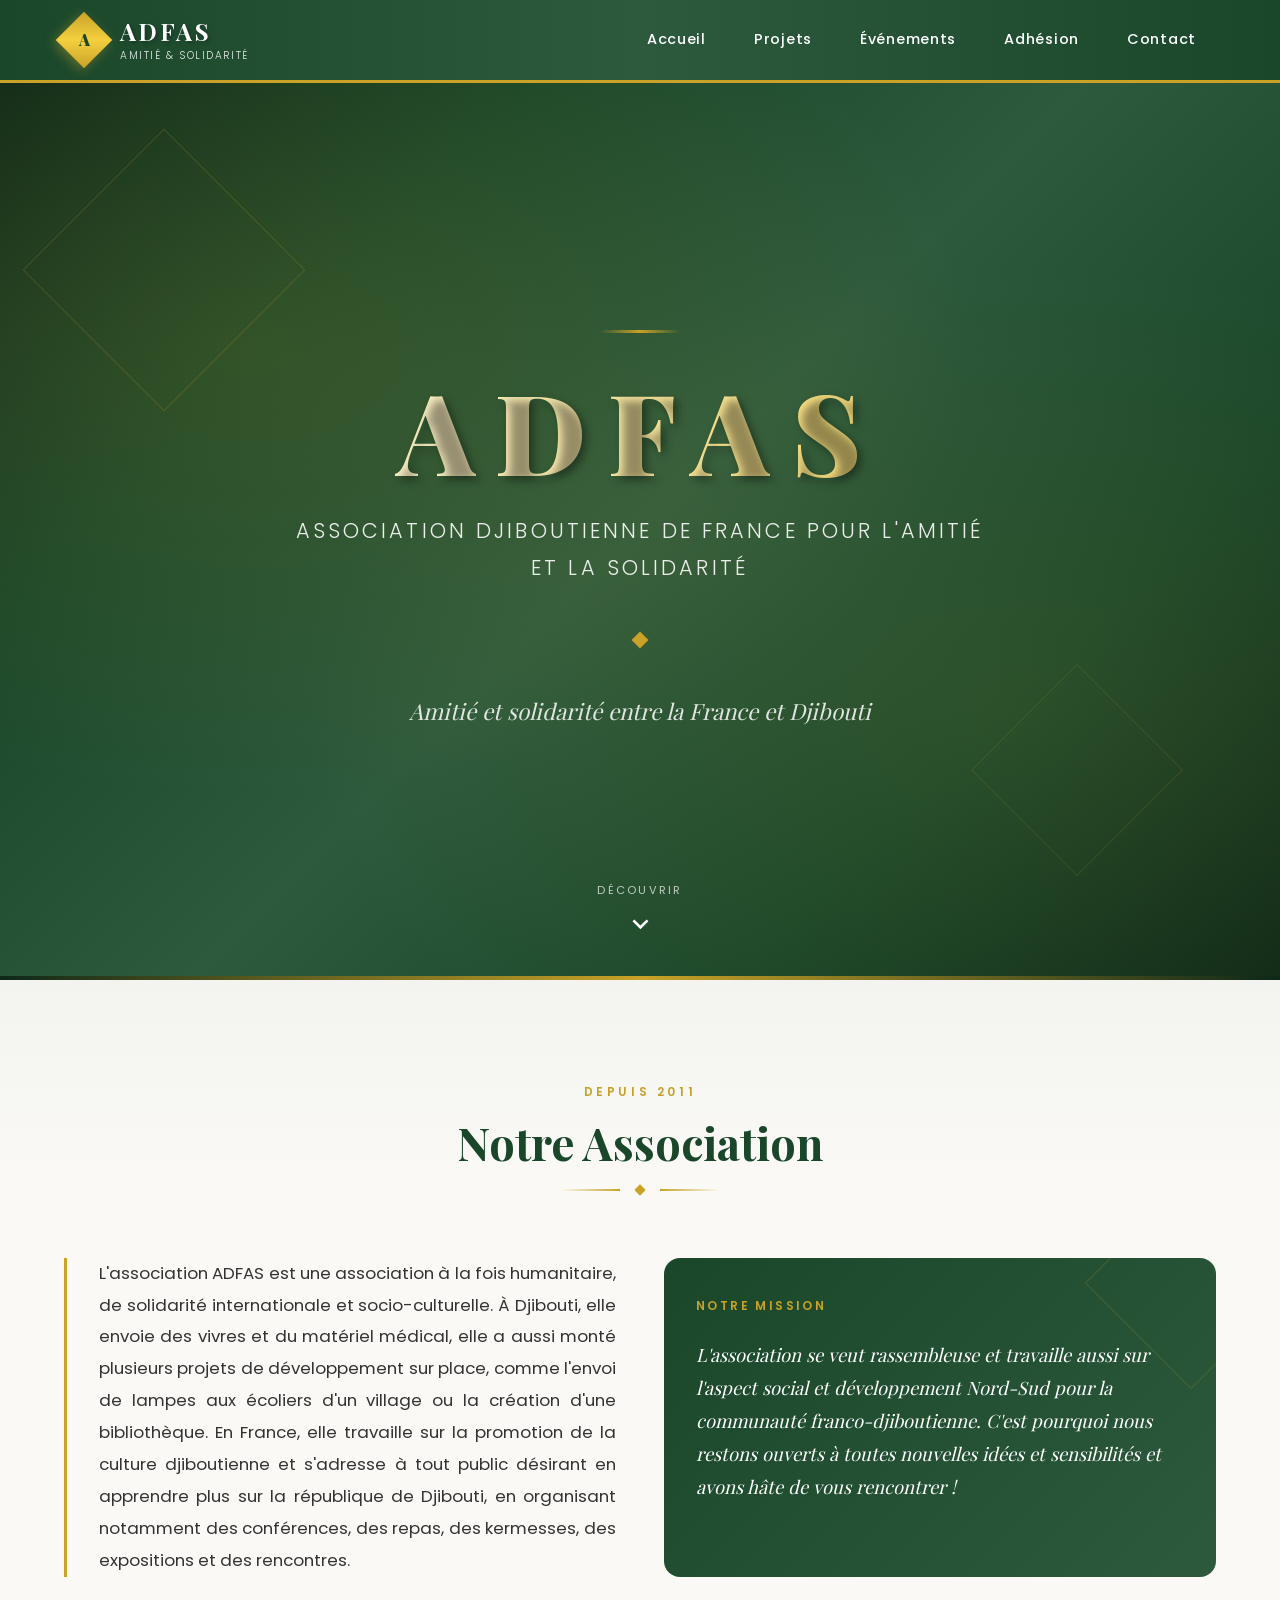
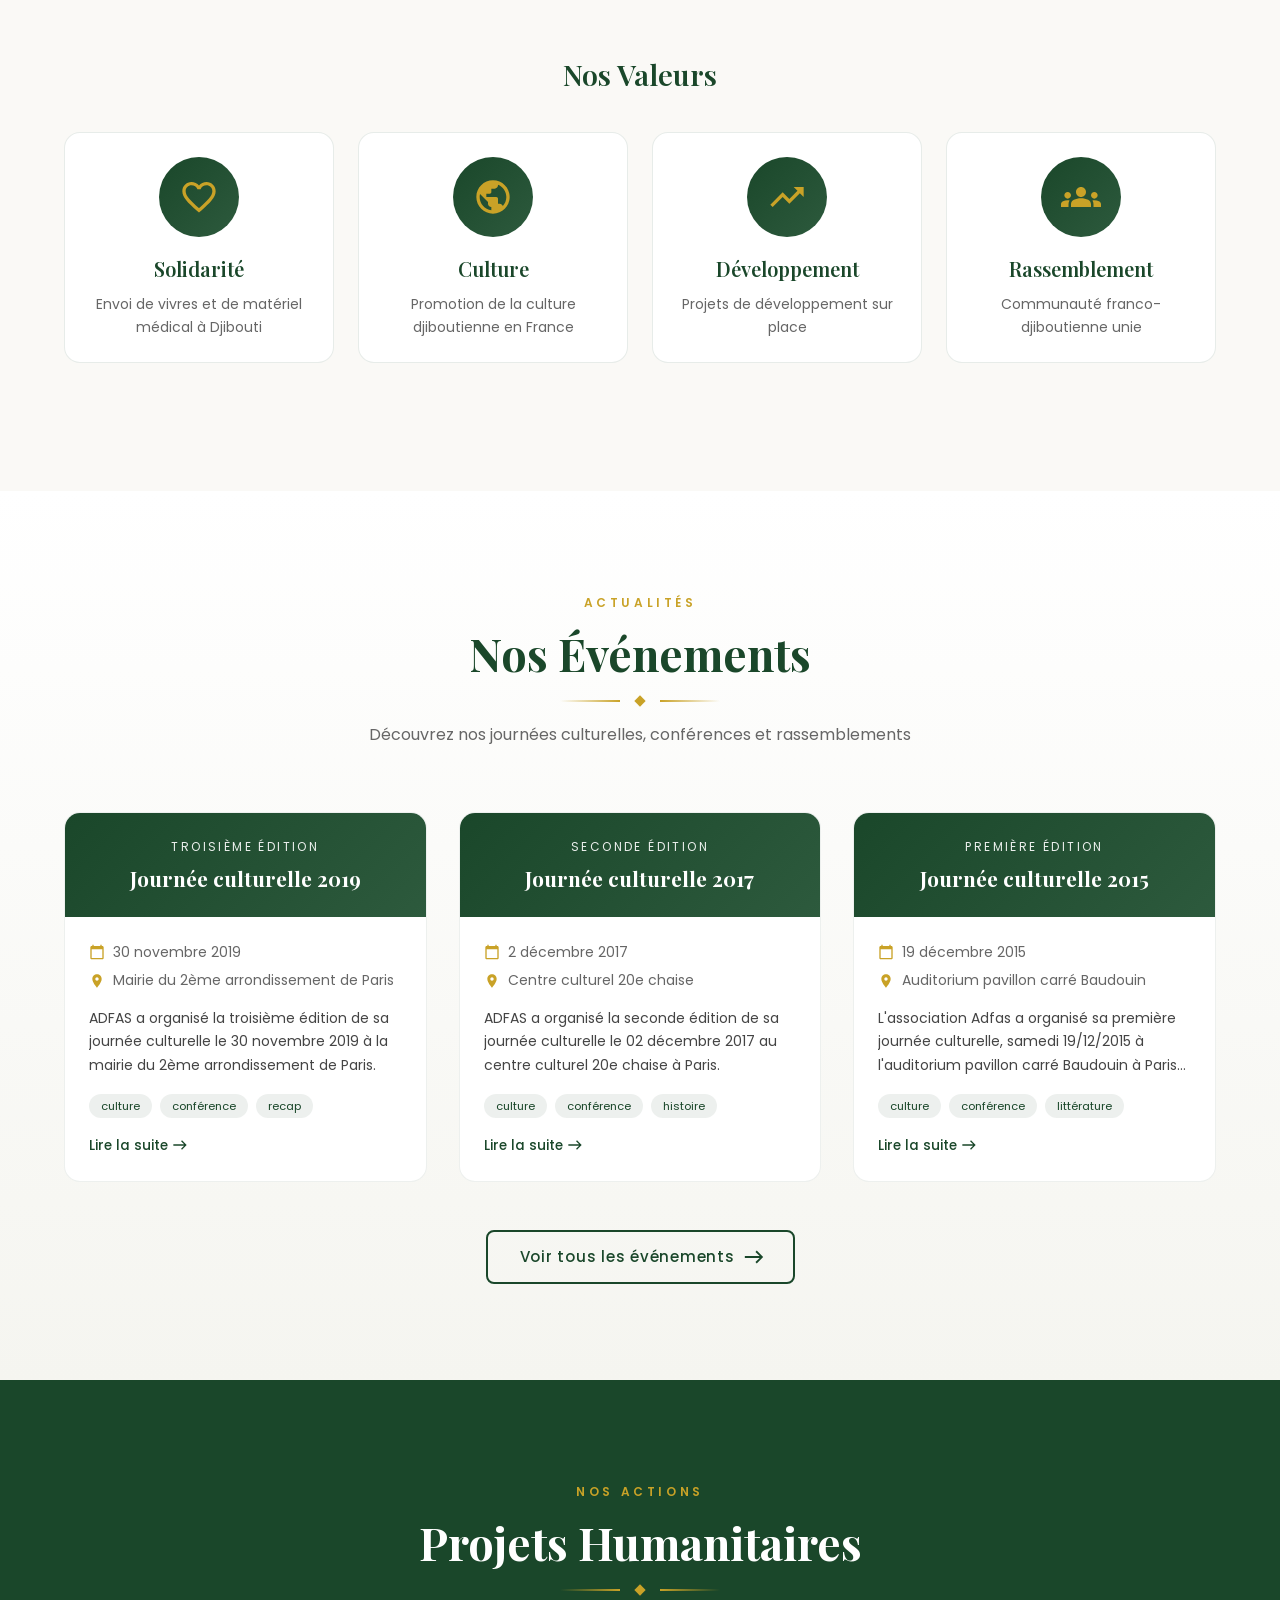
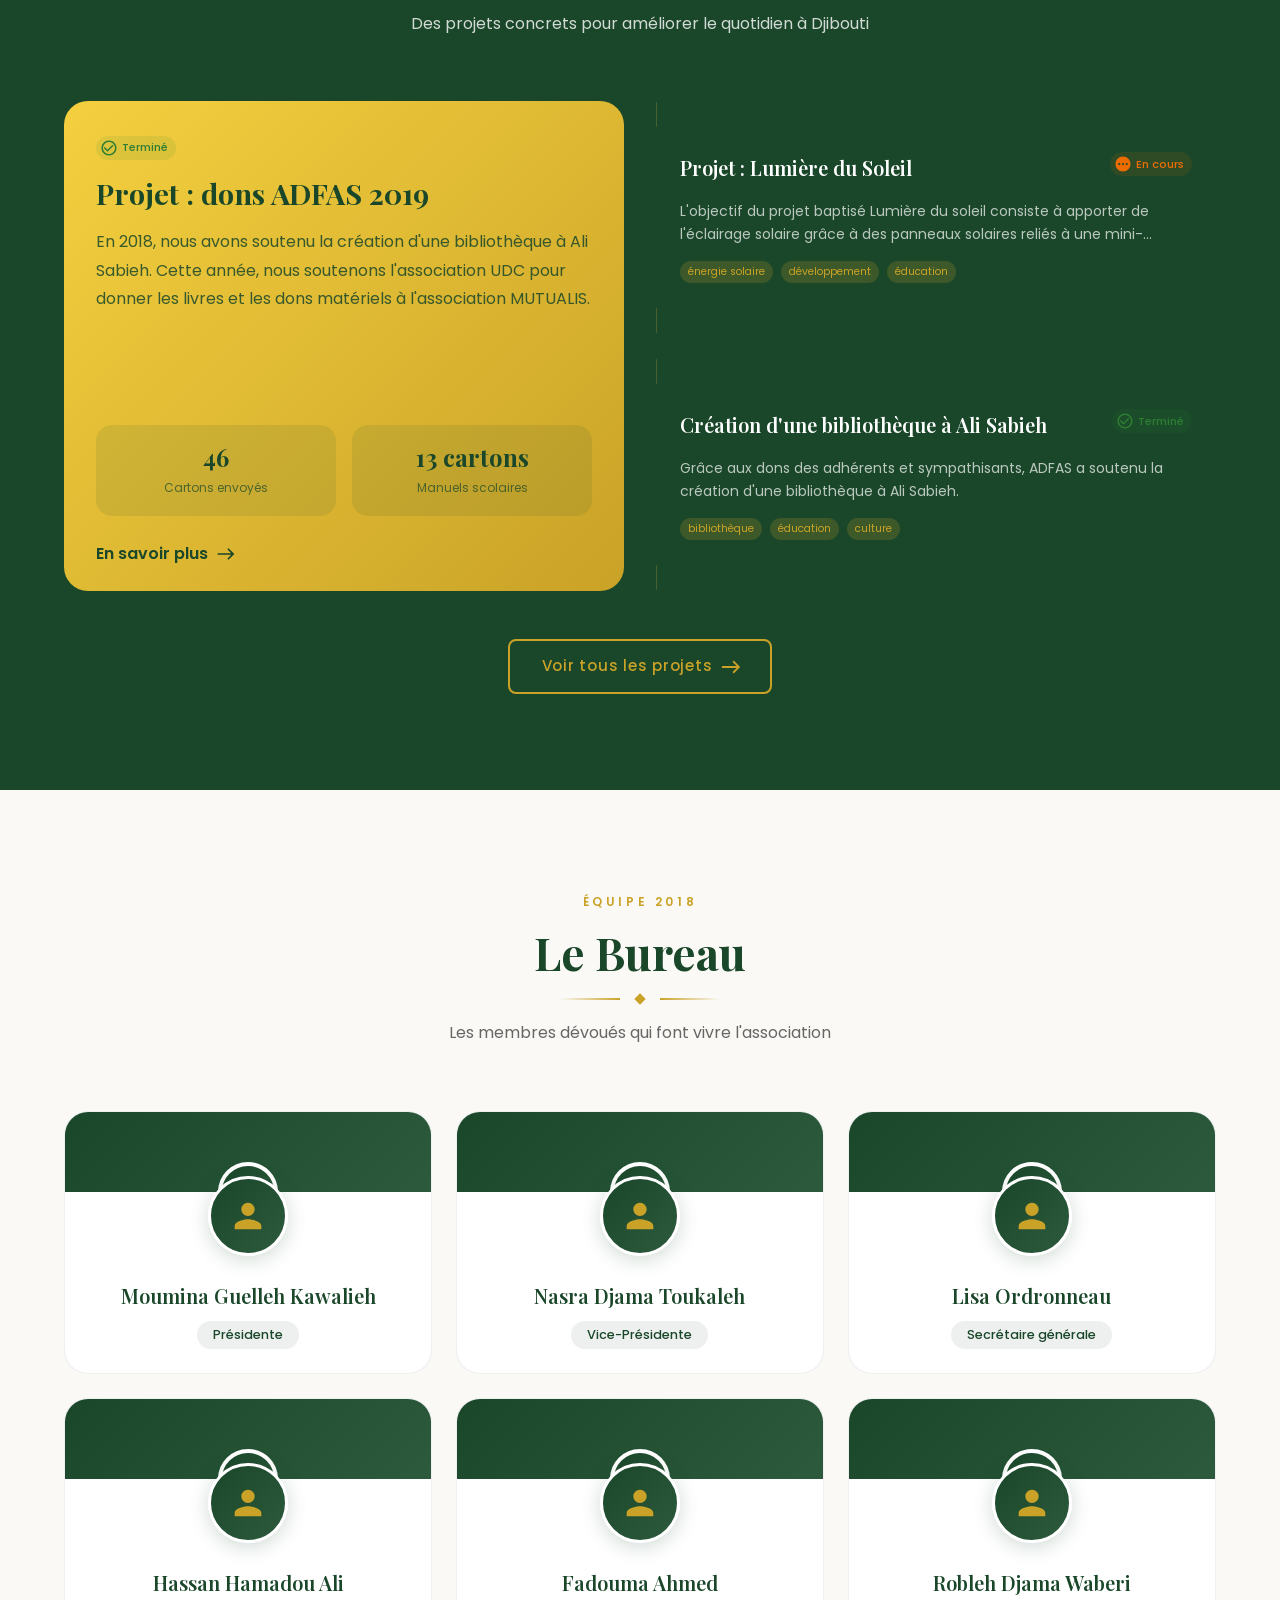
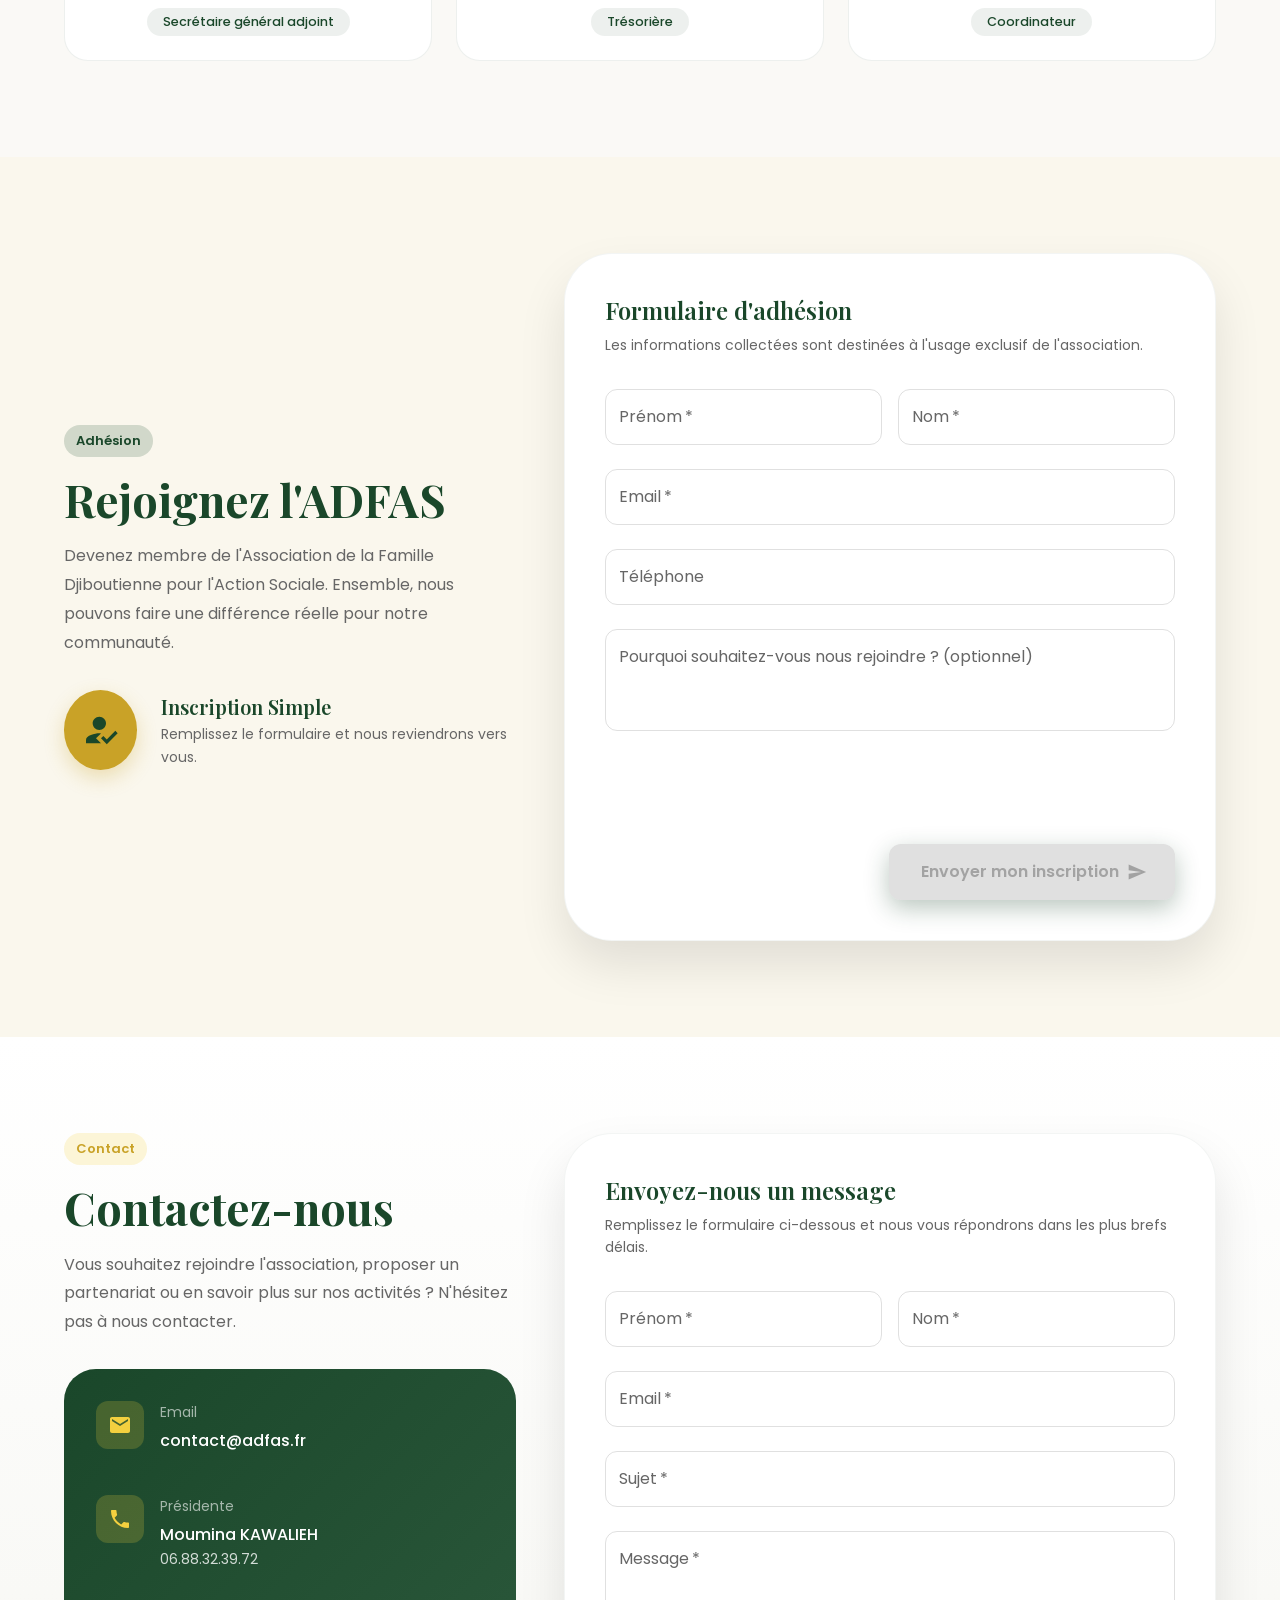
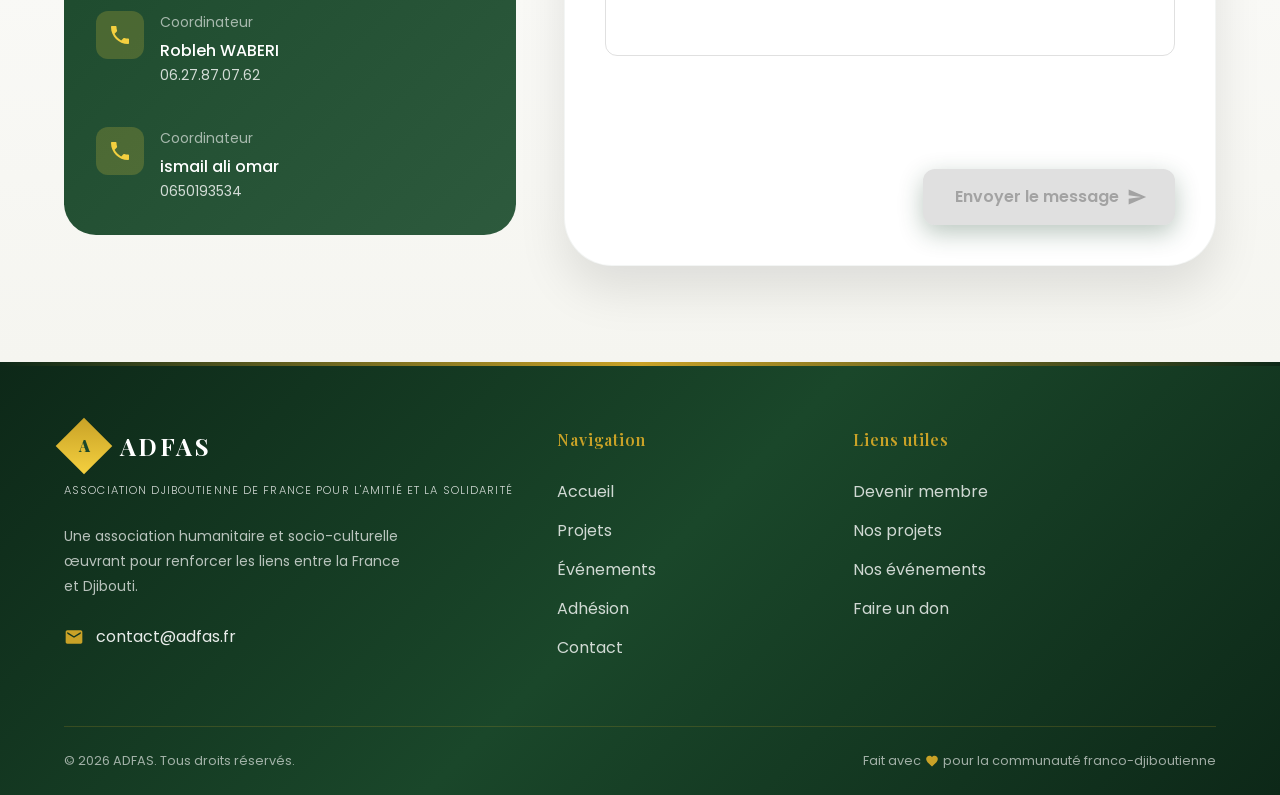
==== index.html @ f844dce5 "deploy: Ismail731404/adfas@ea0cb44b794d1dcf2e2ff3927af89f14ff716cb0" ====
<!DOCTYPE html><!--qWF_VQeGo8_EZ6S8WyjeH--><html lang="fr" class="playfair_display_b4a7e726-module__pFSNSa__variable poppins_3e157e41-module__euozaW__variable"><head><meta charSet="utf-8"/><meta name="viewport" content="width=device-width, initial-scale=1"/><link rel="preload" href="/_next/static/media/2a65768255d6b625-s.p.d19752fb.woff2" as="font" crossorigin="" type="font/woff2"/><link rel="preload" href="/_next/static/media/47fe1b7cd6e6ed85-s.p.855a563b.woff2" as="font" crossorigin="" type="font/woff2"/><link rel="preload" href="/_next/static/media/8e6fa89aa22d24ec-s.p.3aec397d.woff2" as="font" crossorigin="" type="font/woff2"/><link rel="preload" href="/_next/static/media/a218039a3287bcfd-s.p.4a23d71b.woff2" as="font" crossorigin="" type="font/woff2"/><link rel="preload" href="/_next/static/media/c875c6f5d3e977ac-s.p.80fc2c9e.woff2" as="font" crossorigin="" type="font/woff2"/><link rel="preload" href="/_next/static/media/e2334d715941921e-s.p.d82a9aff.woff2" as="font" crossorigin="" type="font/woff2"/><link rel="stylesheet" href="/_next/static/chunks/2af0fd96972ddc13.css" data-precedence="next"/><link rel="preload" as="script" fetchPriority="low" href="/_next/static/chunks/475fa0f5a019bf38.js"/><script src="/_next/static/chunks/8a8ef77865bda9e6.js" async=""></script><script src="/_next/static/chunks/652ad0aa26265c47.js" async=""></script><script src="/_next/static/chunks/023d923a37d494fc.js" async=""></script><script src="/_next/static/chunks/turbopack-01e0362698073b89.js" async=""></script><script src="/_next/static/chunks/01b84f3b47f846e5.js" async=""></script><script src="/_next/static/chunks/8a0452ec3f729c28.js" async=""></script><script src="/_next/static/chunks/ff1a16fafef87110.js" async=""></script><script src="/_next/static/chunks/263f8254de334c5b.js" async=""></script><script src="/_next/static/chunks/d4da943745c0e684.js" async=""></script><script src="/_next/static/chunks/247eb132b7f7b574.js" async=""></script><script src="/_next/static/chunks/99c4fde0dee5b183.js" async=""></script><meta name="next-size-adjust" content=""/><title>ADFAS - Association Djiboutienne de France pour l&#x27;Amitié et la Solidarité</title><meta name="description" content="ADFAS est une association humanitaire et socio-culturelle œuvrant pour renforcer les liens entre la France et Djibouti. Découvrez nos projets, événements et rejoignez-nous !"/><meta name="author" content="ADFAS"/><meta name="keywords" content="ADFAS,Djibouti,France,association,humanitaire,solidarité,culture djiboutienne,franco-djiboutien"/><meta property="og:title" content="ADFAS - Association Djiboutienne de France pour l&#x27;Amitié et la Solidarité"/><meta property="og:description" content="Association humanitaire et socio-culturelle pour renforcer les liens entre la France et Djibouti."/><meta property="og:url" content="https://adfas.fr/"/><meta property="og:site_name" content="ADFAS"/><meta property="og:locale" content="fr_FR"/><meta property="og:type" content="website"/><meta name="twitter:card" content="summary"/><meta name="twitter:title" content="ADFAS - Association Djiboutienne de France pour l&#x27;Amitié et la Solidarité"/><meta name="twitter:description" content="Association humanitaire et socio-culturelle pour renforcer les liens entre la France et Djibouti."/><script src="/_next/static/chunks/a6dad97d9634a72d.js" noModule=""></script></head><body><div hidden=""><!--$--><!--/$--></div><style data-emotion="css-global d9f7e2">html{-webkit-font-smoothing:antialiased;-moz-osx-font-smoothing:grayscale;box-sizing:border-box;-webkit-text-size-adjust:100%;}*,*::before,*::after{box-sizing:inherit;}strong,b{font-weight:700;}body{margin:0;color:#1a1a1a;font-family:'Poppins',sans-serif;font-size:1rem;line-height:1.7;font-weight:400;background-color:#faf9f6;}@media print{body{background-color:#fff;}}body::backdrop{background-color:#faf9f6;}</style><style data-emotion="css t9zlux">.css-t9zlux{width:100%;max-width:100vw;overflow-x:hidden;}.css-t9zlux>*{max-width:100%;}</style><main class="MuiBox-root css-t9zlux"><style data-emotion="css 1k1qvzn">.css-1k1qvzn{display:-webkit-box;display:-webkit-flex;display:-ms-flexbox;display:flex;-webkit-flex-direction:column;-ms-flex-direction:column;flex-direction:column;width:100%;box-sizing:border-box;-webkit-flex-shrink:0;-ms-flex-negative:0;flex-shrink:0;position:fixed;z-index:1100;top:0;left:auto;right:0;--AppBar-background:#1a472a;--AppBar-color:#ffffff;background-color:var(--AppBar-background);color:var(--AppBar-color);box-shadow:none;background:linear-gradient(90deg, #1a472a 0%, #2d5a3d 50%, #1a472a 100%);border-bottom:3px solid #c9a227;}@media print{.css-1k1qvzn{position:absolute;}}.css-1k1qvzn::before{content:"";position:absolute;top:0;left:0;right:0;bottom:0;background:url("data:image/svg+xml,%3Csvg width="60" height="60" viewBox="0 0 60 60" xmlns="http://www.w3.org/2000/svg"%3E%3Cpath d="M30 0L60 30L30 60L0 30z" fill="rgba(255,255,255,0.02)"/%3E%3C/svg%3E");pointer-events:none;}</style><style data-emotion="css 1kgrbsg">.css-1kgrbsg{background-color:#ffffff;color:#1a1a1a;-webkit-transition:box-shadow 300ms cubic-bezier(0.4, 0, 0.2, 1) 0ms;transition:box-shadow 300ms cubic-bezier(0.4, 0, 0.2, 1) 0ms;box-shadow:var(--Paper-shadow);background-image:var(--Paper-overlay);display:-webkit-box;display:-webkit-flex;display:-ms-flexbox;display:flex;-webkit-flex-direction:column;-ms-flex-direction:column;flex-direction:column;width:100%;box-sizing:border-box;-webkit-flex-shrink:0;-ms-flex-negative:0;flex-shrink:0;position:fixed;z-index:1100;top:0;left:auto;right:0;--AppBar-background:#1a472a;--AppBar-color:#ffffff;background-color:var(--AppBar-background);color:var(--AppBar-color);box-shadow:none;background:linear-gradient(90deg, #1a472a 0%, #2d5a3d 50%, #1a472a 100%);border-bottom:3px solid #c9a227;}@media print{.css-1kgrbsg{position:absolute;}}.css-1kgrbsg::before{content:"";position:absolute;top:0;left:0;right:0;bottom:0;background:url("data:image/svg+xml,%3Csvg width="60" height="60" viewBox="0 0 60 60" xmlns="http://www.w3.org/2000/svg"%3E%3Cpath d="M30 0L60 30L30 60L0 30z" fill="rgba(255,255,255,0.02)"/%3E%3C/svg%3E");pointer-events:none;}</style><header class="MuiPaper-root MuiPaper-elevation MuiPaper-elevation0 MuiAppBar-root MuiAppBar-colorPrimary MuiAppBar-positionFixed mui-fixed css-1kgrbsg" style="--Paper-shadow:none"><style data-emotion="css 9wvnva">.css-9wvnva{width:100%;margin-left:auto;box-sizing:border-box;margin-right:auto;padding-left:16px;padding-right:16px;}@media (min-width:600px){.css-9wvnva{padding-left:24px;padding-right:24px;}}@media (min-width:1200px){.css-9wvnva{max-width:1200px;}}</style><div class="MuiContainer-root MuiContainer-maxWidthLg css-9wvnva"><style data-emotion="css e3vtk0">.css-e3vtk0{position:relative;display:-webkit-box;display:-webkit-flex;display:-ms-flexbox;display:flex;-webkit-align-items:center;-webkit-box-align:center;-ms-flex-align:center;align-items:center;min-height:56px;-webkit-box-pack:justify;-webkit-justify-content:space-between;justify-content:space-between;}@media (min-width:0px){@media (orientation: landscape){.css-e3vtk0{min-height:48px;}}}@media (min-width:600px){.css-e3vtk0{min-height:64px;}}@media (min-width:0px){.css-e3vtk0{min-height:70px;}}@media (min-width:900px){.css-e3vtk0{min-height:80px;}}</style><div class="MuiToolbar-root MuiToolbar-regular css-e3vtk0"><style data-emotion="css 1dy8k5x">.css-1dy8k5x{display:-webkit-box;display:-webkit-flex;display:-ms-flexbox;display:flex;-webkit-align-items:center;-webkit-box-align:center;-ms-flex-align:center;align-items:center;-webkit-text-decoration:none;text-decoration:none;color:inherit;gap:16px;}</style><a class="MuiBox-root css-1dy8k5x" href="/"><style data-emotion="css wv01wz">.css-wv01wz{width:40px;height:40px;background:linear-gradient(135deg, #c9a227 0%, #f4d03f 50%, #c9a227 100%);-webkit-transform:rotate(45deg);-moz-transform:rotate(45deg);-ms-transform:rotate(45deg);transform:rotate(45deg);display:-webkit-box;display:-webkit-flex;display:-ms-flexbox;display:flex;-webkit-align-items:center;-webkit-box-align:center;-ms-flex-align:center;align-items:center;-webkit-box-pack:center;-ms-flex-pack:center;-webkit-justify-content:center;justify-content:center;box-shadow:0 4px 12px rgba(201, 162, 39, 0.4);}</style><div class="MuiBox-root css-wv01wz"><style data-emotion="css lbkzfc">.css-lbkzfc{margin:0;font-family:'Poppins',sans-serif;font-size:1rem;line-height:1.7;font-weight:400;color:#1a472a;-webkit-transform:rotate(-45deg);-moz-transform:rotate(-45deg);-ms-transform:rotate(-45deg);transform:rotate(-45deg);font-family:'Playfair Display',serif;font-weight:900;font-size:1rem;}</style><p class="MuiTypography-root MuiTypography-body1 css-lbkzfc">A</p></div><div class="MuiBox-root css-0"><style data-emotion="css 1jtjxhm">.css-1jtjxhm{margin:0;font-family:'Playfair Display','Georgia',serif;font-weight:600;font-size:1.5rem;line-height:1.334;font-family:'Playfair Display',serif;font-weight:700;letter-spacing:0.1em;text-shadow:2px 2px 4px rgba(0,0,0,0.3);}@media (min-width:0px){.css-1jtjxhm{display:none;}}@media (min-width:600px){.css-1jtjxhm{display:block;}}</style><h5 class="MuiTypography-root MuiTypography-h5 css-1jtjxhm">ADFAS</h5><style data-emotion="css 1kj2z6t">.css-1kj2z6t{margin:0;font-family:'Poppins','Helvetica','Arial',sans-serif;font-weight:400;font-size:0.75rem;line-height:1.66;font-family:'Poppins',sans-serif;font-weight:300;letter-spacing:0.15em;opacity:0.9;font-size:0.65rem;}@media (min-width:0px){.css-1kj2z6t{display:none;}}@media (min-width:900px){.css-1kj2z6t{display:block;}}</style><span class="MuiTypography-root MuiTypography-caption css-1kj2z6t">AMITIÉ &amp; SOLIDARITÉ</span></div></a><style data-emotion="css tuydt3">.css-tuydt3{gap:8px;}@media (min-width:0px){.css-tuydt3{display:none;}}@media (min-width:900px){.css-tuydt3{display:-webkit-box;display:-webkit-flex;display:-ms-flexbox;display:flex;}}</style><div class="MuiBox-root css-tuydt3"><style data-emotion="css j6ahye">.css-j6ahye{font-family:'Poppins',sans-serif;font-weight:500;text-transform:none;font-size:0.875rem;line-height:1.75;min-width:64px;padding:6px 16px;border:0;border-radius:8px;-webkit-transition:background-color 250ms cubic-bezier(0.4, 0, 0.2, 1) 0ms,box-shadow 250ms cubic-bezier(0.4, 0, 0.2, 1) 0ms,border-color 250ms cubic-bezier(0.4, 0, 0.2, 1) 0ms,color 250ms cubic-bezier(0.4, 0, 0.2, 1) 0ms;transition:background-color 250ms cubic-bezier(0.4, 0, 0.2, 1) 0ms,box-shadow 250ms cubic-bezier(0.4, 0, 0.2, 1) 0ms,border-color 250ms cubic-bezier(0.4, 0, 0.2, 1) 0ms,color 250ms cubic-bezier(0.4, 0, 0.2, 1) 0ms;padding:6px 8px;color:var(--variant-textColor);background-color:var(--variant-textBg);--variant-textColor:#1a472a;--variant-outlinedColor:#1a472a;--variant-outlinedBorder:rgba(26, 71, 42, 0.5);--variant-containedColor:#ffffff;--variant-containedBg:#1a472a;-webkit-transition:background-color 250ms cubic-bezier(0.4, 0, 0.2, 1) 0ms,box-shadow 250ms cubic-bezier(0.4, 0, 0.2, 1) 0ms,border-color 250ms cubic-bezier(0.4, 0, 0.2, 1) 0ms;transition:background-color 250ms cubic-bezier(0.4, 0, 0.2, 1) 0ms,box-shadow 250ms cubic-bezier(0.4, 0, 0.2, 1) 0ms,border-color 250ms cubic-bezier(0.4, 0, 0.2, 1) 0ms;border-radius:8px;padding:10px 24px;-webkit-transition:all 0.3s ease;transition:all 0.3s ease;color:white;font-family:'Poppins',sans-serif;font-weight:500;font-size:0.9rem;letter-spacing:0.05em;padding-left:20px;padding-right:20px;padding-top:8px;padding-bottom:8px;position:relative;overflow:hidden;}.css-j6ahye:hover{-webkit-text-decoration:none;text-decoration:none;}.css-j6ahye.Mui-disabled{color:rgba(0, 0, 0, 0.26);}@media (hover: hover){.css-j6ahye:hover{--variant-containedBg:#0d2818;--variant-textBg:rgba(26, 71, 42, 0.04);--variant-outlinedBorder:#1a472a;--variant-outlinedBg:rgba(26, 71, 42, 0.04);}}.css-j6ahye.MuiButton-loading{color:transparent;}.css-j6ahye::after{content:"";position:absolute;bottom:6px;left:50%;width:0;height:2px;background:#c9a227;-webkit-transition:all 0.3s ease;transition:all 0.3s ease;-webkit-transform:translateX(-50%);-moz-transform:translateX(-50%);-ms-transform:translateX(-50%);transform:translateX(-50%);}.css-j6ahye:hover{background-color:rgba(255,255,255,0.08);}.css-j6ahye:hover::after{width:60%;}</style><style data-emotion="css 1xua7uy">.css-1xua7uy{display:-webkit-inline-box;display:-webkit-inline-flex;display:-ms-inline-flexbox;display:inline-flex;-webkit-align-items:center;-webkit-box-align:center;-ms-flex-align:center;align-items:center;-webkit-box-pack:center;-ms-flex-pack:center;-webkit-justify-content:center;justify-content:center;position:relative;box-sizing:border-box;-webkit-tap-highlight-color:transparent;background-color:transparent;outline:0;border:0;margin:0;border-radius:0;padding:0;cursor:pointer;-webkit-user-select:none;-moz-user-select:none;-ms-user-select:none;user-select:none;vertical-align:middle;-moz-appearance:none;-webkit-appearance:none;-webkit-text-decoration:none;text-decoration:none;color:inherit;font-family:'Poppins',sans-serif;font-weight:500;text-transform:none;font-size:0.875rem;line-height:1.75;min-width:64px;padding:6px 16px;border:0;border-radius:8px;-webkit-transition:background-color 250ms cubic-bezier(0.4, 0, 0.2, 1) 0ms,box-shadow 250ms cubic-bezier(0.4, 0, 0.2, 1) 0ms,border-color 250ms cubic-bezier(0.4, 0, 0.2, 1) 0ms,color 250ms cubic-bezier(0.4, 0, 0.2, 1) 0ms;transition:background-color 250ms cubic-bezier(0.4, 0, 0.2, 1) 0ms,box-shadow 250ms cubic-bezier(0.4, 0, 0.2, 1) 0ms,border-color 250ms cubic-bezier(0.4, 0, 0.2, 1) 0ms,color 250ms cubic-bezier(0.4, 0, 0.2, 1) 0ms;padding:6px 8px;color:var(--variant-textColor);background-color:var(--variant-textBg);--variant-textColor:#1a472a;--variant-outlinedColor:#1a472a;--variant-outlinedBorder:rgba(26, 71, 42, 0.5);--variant-containedColor:#ffffff;--variant-containedBg:#1a472a;-webkit-transition:background-color 250ms cubic-bezier(0.4, 0, 0.2, 1) 0ms,box-shadow 250ms cubic-bezier(0.4, 0, 0.2, 1) 0ms,border-color 250ms cubic-bezier(0.4, 0, 0.2, 1) 0ms;transition:background-color 250ms cubic-bezier(0.4, 0, 0.2, 1) 0ms,box-shadow 250ms cubic-bezier(0.4, 0, 0.2, 1) 0ms,border-color 250ms cubic-bezier(0.4, 0, 0.2, 1) 0ms;border-radius:8px;padding:10px 24px;-webkit-transition:all 0.3s ease;transition:all 0.3s ease;color:white;font-family:'Poppins',sans-serif;font-weight:500;font-size:0.9rem;letter-spacing:0.05em;padding-left:20px;padding-right:20px;padding-top:8px;padding-bottom:8px;position:relative;overflow:hidden;}.css-1xua7uy::-moz-focus-inner{border-style:none;}.css-1xua7uy.Mui-disabled{pointer-events:none;cursor:default;}@media print{.css-1xua7uy{-webkit-print-color-adjust:exact;color-adjust:exact;}}.css-1xua7uy:hover{-webkit-text-decoration:none;text-decoration:none;}.css-1xua7uy.Mui-disabled{color:rgba(0, 0, 0, 0.26);}@media (hover: hover){.css-1xua7uy:hover{--variant-containedBg:#0d2818;--variant-textBg:rgba(26, 71, 42, 0.04);--variant-outlinedBorder:#1a472a;--variant-outlinedBg:rgba(26, 71, 42, 0.04);}}.css-1xua7uy.MuiButton-loading{color:transparent;}.css-1xua7uy::after{content:"";position:absolute;bottom:6px;left:50%;width:0;height:2px;background:#c9a227;-webkit-transition:all 0.3s ease;transition:all 0.3s ease;-webkit-transform:translateX(-50%);-moz-transform:translateX(-50%);-ms-transform:translateX(-50%);transform:translateX(-50%);}.css-1xua7uy:hover{background-color:rgba(255,255,255,0.08);}.css-1xua7uy:hover::after{width:60%;}</style><a class="MuiButtonBase-root MuiButton-root MuiButton-text MuiButton-textPrimary MuiButton-sizeMedium MuiButton-textSizeMedium MuiButton-colorPrimary MuiButton-root MuiButton-text MuiButton-textPrimary MuiButton-sizeMedium MuiButton-textSizeMedium MuiButton-colorPrimary css-1xua7uy" tabindex="0" href="/">Accueil</a><a class="MuiButtonBase-root MuiButton-root MuiButton-text MuiButton-textPrimary MuiButton-sizeMedium MuiButton-textSizeMedium MuiButton-colorPrimary MuiButton-root MuiButton-text MuiButton-textPrimary MuiButton-sizeMedium MuiButton-textSizeMedium MuiButton-colorPrimary css-1xua7uy" tabindex="0" href="/projets/">Projets</a><a class="MuiButtonBase-root MuiButton-root MuiButton-text MuiButton-textPrimary MuiButton-sizeMedium MuiButton-textSizeMedium MuiButton-colorPrimary MuiButton-root MuiButton-text MuiButton-textPrimary MuiButton-sizeMedium MuiButton-textSizeMedium MuiButton-colorPrimary css-1xua7uy" tabindex="0" href="/evenements/">Événements</a><a class="MuiButtonBase-root MuiButton-root MuiButton-text MuiButton-textPrimary MuiButton-sizeMedium MuiButton-textSizeMedium MuiButton-colorPrimary MuiButton-root MuiButton-text MuiButton-textPrimary MuiButton-sizeMedium MuiButton-textSizeMedium MuiButton-colorPrimary css-1xua7uy" tabindex="0" href="/inscription/">Adhésion</a><a class="MuiButtonBase-root MuiButton-root MuiButton-text MuiButton-textPrimary MuiButton-sizeMedium MuiButton-textSizeMedium MuiButton-colorPrimary MuiButton-root MuiButton-text MuiButton-textPrimary MuiButton-sizeMedium MuiButton-textSizeMedium MuiButton-colorPrimary css-1xua7uy" tabindex="0" href="/contact/">Contact</a></div><style data-emotion="css jgmc02">.css-jgmc02{text-align:center;-webkit-flex:0 0 auto;-ms-flex:0 0 auto;flex:0 0 auto;font-size:1.5rem;padding:8px;border-radius:50%;color:rgba(0, 0, 0, 0.54);-webkit-transition:background-color 150ms cubic-bezier(0.4, 0, 0.2, 1) 0ms;transition:background-color 150ms cubic-bezier(0.4, 0, 0.2, 1) 0ms;--IconButton-hoverBg:rgba(0, 0, 0, 0.04);margin-right:-12px;color:inherit;border:1px solid rgba(255,255,255,0.3);border-radius:8px;}.css-jgmc02:hover{background-color:var(--IconButton-hoverBg);}@media (hover: none){.css-jgmc02:hover{background-color:transparent;}}.css-jgmc02.Mui-disabled{background-color:transparent;color:rgba(0, 0, 0, 0.26);}.css-jgmc02.MuiIconButton-loading{color:transparent;}@media (min-width:900px){.css-jgmc02{display:none;}}</style><style data-emotion="css b7b7uz">.css-b7b7uz{display:-webkit-inline-box;display:-webkit-inline-flex;display:-ms-inline-flexbox;display:inline-flex;-webkit-align-items:center;-webkit-box-align:center;-ms-flex-align:center;align-items:center;-webkit-box-pack:center;-ms-flex-pack:center;-webkit-justify-content:center;justify-content:center;position:relative;box-sizing:border-box;-webkit-tap-highlight-color:transparent;background-color:transparent;outline:0;border:0;margin:0;border-radius:0;padding:0;cursor:pointer;-webkit-user-select:none;-moz-user-select:none;-ms-user-select:none;user-select:none;vertical-align:middle;-moz-appearance:none;-webkit-appearance:none;-webkit-text-decoration:none;text-decoration:none;color:inherit;text-align:center;-webkit-flex:0 0 auto;-ms-flex:0 0 auto;flex:0 0 auto;font-size:1.5rem;padding:8px;border-radius:50%;color:rgba(0, 0, 0, 0.54);-webkit-transition:background-color 150ms cubic-bezier(0.4, 0, 0.2, 1) 0ms;transition:background-color 150ms cubic-bezier(0.4, 0, 0.2, 1) 0ms;--IconButton-hoverBg:rgba(0, 0, 0, 0.04);margin-right:-12px;color:inherit;border:1px solid rgba(255,255,255,0.3);border-radius:8px;}.css-b7b7uz::-moz-focus-inner{border-style:none;}.css-b7b7uz.Mui-disabled{pointer-events:none;cursor:default;}@media print{.css-b7b7uz{-webkit-print-color-adjust:exact;color-adjust:exact;}}.css-b7b7uz:hover{background-color:var(--IconButton-hoverBg);}@media (hover: none){.css-b7b7uz:hover{background-color:transparent;}}.css-b7b7uz.Mui-disabled{background-color:transparent;color:rgba(0, 0, 0, 0.26);}.css-b7b7uz.MuiIconButton-loading{color:transparent;}@media (min-width:900px){.css-b7b7uz{display:none;}}</style><button class="MuiButtonBase-root MuiIconButton-root MuiIconButton-colorInherit MuiIconButton-edgeEnd MuiIconButton-sizeMedium css-b7b7uz" tabindex="0" type="button" aria-label="ouvrir le menu"><style data-emotion="css q7mezt">.css-q7mezt{-webkit-user-select:none;-moz-user-select:none;-ms-user-select:none;user-select:none;width:1em;height:1em;display:inline-block;-webkit-flex-shrink:0;-ms-flex-negative:0;flex-shrink:0;-webkit-transition:fill 200ms cubic-bezier(0.4, 0, 0.2, 1) 0ms;transition:fill 200ms cubic-bezier(0.4, 0, 0.2, 1) 0ms;fill:currentColor;font-size:1.5rem;}</style><svg class="MuiSvgIcon-root MuiSvgIcon-fontSizeMedium css-q7mezt" focusable="false" aria-hidden="true" viewBox="0 0 24 24"><path d="M3 18h18v-2H3zm0-5h18v-2H3zm0-7v2h18V6z"></path></svg></button></div></div></header><style data-emotion="css 1h2yrau">.css-1h2yrau{z-index:1200;}@media (min-width:0px){.css-1h2yrau{display:block;}}@media (min-width:900px){.css-1h2yrau{display:none;}}.css-1h2yrau .MuiDrawer-paper{box-sizing:border-box;width:280px;}</style><style data-emotion="css 94xwyb">.css-94xwyb{position:relative;display:-webkit-box;display:-webkit-flex;display:-ms-flexbox;display:flex;-webkit-align-items:center;-webkit-box-align:center;-ms-flex-align:center;align-items:center;padding-left:16px;padding-right:16px;min-height:56px;}@media (min-width:600px){.css-94xwyb{padding-left:24px;padding-right:24px;}}@media (min-width:0px){@media (orientation: landscape){.css-94xwyb{min-height:48px;}}}@media (min-width:600px){.css-94xwyb{min-height:64px;}}@media (min-width:0px){.css-94xwyb{min-height:70px;}}@media (min-width:900px){.css-94xwyb{min-height:80px;}}</style><div class="MuiToolbar-root MuiToolbar-gutters MuiToolbar-regular css-94xwyb"></div><style data-emotion="css 1gk4xi9">.css-1gk4xi9{position:relative;min-height:100vh;display:-webkit-box;display:-webkit-flex;display:-ms-flexbox;display:flex;-webkit-align-items:center;-webkit-box-align:center;-ms-flex-align:center;align-items:center;-webkit-box-pack:center;-ms-flex-pack:center;-webkit-justify-content:center;justify-content:center;overflow:hidden;background:linear-gradient(135deg, #0d2818 0%, #1a472a 25%, #2d5a3d 50%, #1a472a 75%, #0d2818 100%);}.css-1gk4xi9::before{content:"";position:absolute;top:0;left:0;right:0;bottom:0;background:radial-gradient(ellipse at 20% 30%, rgba(201, 162, 39, 0.15) 0%, transparent 50%),radial-gradient(ellipse at 80% 70%, rgba(201, 162, 39, 0.1) 0%, transparent 50%);pointer-events:none;}.css-1gk4xi9::after{content:"";position:absolute;top:0;left:0;right:0;bottom:0;background:url("data:image/svg+xml,%3Csvg width="100" height="100" viewBox="0 0 100 100" xmlns="http://www.w3.org/2000/svg"%3E%3Cpath d="M50 0L100 50L50 100L0 50z" fill="rgba(255,255,255,0.015)"/%3E%3C/svg%3E");-webkit-background-size:80px 80px;background-size:80px 80px;pointer-events:none;}</style><section class="MuiBox-root css-1gk4xi9"><style data-emotion="css tan25v animation-1j50h3g">.css-tan25v{position:absolute;top:10%;left:5%;width:200px;height:200px;border:1px solid rgba(201, 162, 39, 0.2);-webkit-transform:rotate(45deg);-moz-transform:rotate(45deg);-ms-transform:rotate(45deg);transform:rotate(45deg);-webkit-animation:animation-1j50h3g 6s ease-in-out infinite;animation:animation-1j50h3g 6s ease-in-out infinite;}@-webkit-keyframes animation-1j50h3g{0%,100%{opacity:0.6;-webkit-transform:scale(1);-moz-transform:scale(1);-ms-transform:scale(1);transform:scale(1);}50%{opacity:1;-webkit-transform:scale(1.05);-moz-transform:scale(1.05);-ms-transform:scale(1.05);transform:scale(1.05);}}@keyframes animation-1j50h3g{0%,100%{opacity:0.6;-webkit-transform:scale(1);-moz-transform:scale(1);-ms-transform:scale(1);transform:scale(1);}50%{opacity:1;-webkit-transform:scale(1.05);-moz-transform:scale(1.05);-ms-transform:scale(1.05);transform:scale(1.05);}}</style><div class="MuiBox-root css-tan25v"></div><style data-emotion="css xu66n2 animation-1j50h3g">.css-xu66n2{position:absolute;bottom:15%;right:10%;width:150px;height:150px;border:1px solid rgba(201, 162, 39, 0.15);-webkit-transform:rotate(45deg);-moz-transform:rotate(45deg);-ms-transform:rotate(45deg);transform:rotate(45deg);-webkit-animation:animation-1j50h3g 8s ease-in-out infinite 1s;animation:animation-1j50h3g 8s ease-in-out infinite 1s;}@-webkit-keyframes animation-1j50h3g{0%,100%{opacity:0.6;-webkit-transform:scale(1);-moz-transform:scale(1);-ms-transform:scale(1);transform:scale(1);}50%{opacity:1;-webkit-transform:scale(1.05);-moz-transform:scale(1.05);-ms-transform:scale(1.05);transform:scale(1.05);}}@keyframes animation-1j50h3g{0%,100%{opacity:0.6;-webkit-transform:scale(1);-moz-transform:scale(1);-ms-transform:scale(1);transform:scale(1);}50%{opacity:1;-webkit-transform:scale(1.05);-moz-transform:scale(1.05);-ms-transform:scale(1.05);transform:scale(1.05);}}</style><div class="MuiBox-root css-xu66n2"></div><style data-emotion="css p3rq9z">.css-p3rq9z{width:100%;margin-left:auto;box-sizing:border-box;margin-right:auto;padding-left:16px;padding-right:16px;position:relative;z-index:1;}@media (min-width:600px){.css-p3rq9z{padding-left:24px;padding-right:24px;}}@media (min-width:1200px){.css-p3rq9z{max-width:1200px;}}</style><div class="MuiContainer-root MuiContainer-maxWidthLg css-p3rq9z"><style data-emotion="css 1xuiqqu">.css-1xuiqqu{text-align:center;color:white;padding-top:64px;padding-bottom:64px;}</style><div class="MuiBox-root css-1xuiqqu"><style data-emotion="css 1yr7p8g">.css-1yr7p8g{width:80px;height:3px;background:linear-gradient(90deg, transparent, #c9a227, transparent);margin-left:auto;margin-right:auto;margin-bottom:32px;}</style><div class="MuiBox-root css-1yr7p8g"></div><style data-emotion="css ygv8gf animation-qbc7mq">.css-ygv8gf{margin:0;font-family:'Playfair Display','Georgia',serif;font-weight:700;font-size:6rem;line-height:1.167;color:transparent;font-family:'Playfair Display',serif;font-weight:900;letter-spacing:0.2em;text-shadow:4px 4px 8px rgba(0,0,0,0.4);margin-bottom:16px;background:linear-gradient(90deg, #ffffff 0%, #f4d03f 50%, #ffffff 100%);-webkit-background-size:200% auto;background-size:200% auto;-webkit-background-clip:text;background-clip:text;-webkit-background-clip:text;-webkit-animation:animation-qbc7mq 8s linear infinite;animation:animation-qbc7mq 8s linear infinite;}@media (min-width:0px){.css-ygv8gf{font-size:3.5rem;}}@media (min-width:600px){.css-ygv8gf{font-size:5rem;}}@media (min-width:900px){.css-ygv8gf{font-size:7rem;}}@-webkit-keyframes animation-qbc7mq{0%{-webkit-background-position:-200% center;background-position:-200% center;}100%{-webkit-background-position:200% center;background-position:200% center;}}@keyframes animation-qbc7mq{0%{-webkit-background-position:-200% center;background-position:-200% center;}100%{-webkit-background-position:200% center;background-position:200% center;}}</style><h1 class="MuiTypography-root MuiTypography-h1 css-ygv8gf">ADFAS</h1><style data-emotion="css 11uup1f">.css-11uup1f{margin:0;font-family:'Playfair Display','Georgia',serif;font-weight:600;font-size:1.5rem;line-height:1.334;font-family:'Poppins',sans-serif;font-weight:300;letter-spacing:0.15em;text-transform:uppercase;opacity:0.9;max-width:700px;margin-left:auto;margin-right:auto;margin-bottom:48px;line-height:1.8;}@media (min-width:0px){.css-11uup1f{font-size:0.9rem;}}@media (min-width:600px){.css-11uup1f{font-size:1.1rem;}}@media (min-width:900px){.css-11uup1f{font-size:1.3rem;}}</style><h5 class="MuiTypography-root MuiTypography-h5 css-11uup1f">Association Djiboutienne de France pour l&#x27;Amitié et la Solidarité</h5><style data-emotion="css 1u6fi8q">.css-1u6fi8q{display:-webkit-box;display:-webkit-flex;display:-ms-flexbox;display:flex;-webkit-align-items:center;-webkit-box-align:center;-ms-flex-align:center;align-items:center;-webkit-box-pack:center;-ms-flex-pack:center;-webkit-justify-content:center;justify-content:center;gap:24px;margin-bottom:48px;}</style><div class="MuiBox-root css-1u6fi8q"><style data-emotion="css 2q9j9g">.css-2q9j9g{width:100px;height:100%;background:linear-gradient(90deg, transparent, rgba(201, 162, 39, 0.6));}</style><div class="MuiBox-root css-2q9j9g"></div><style data-emotion="css tk6c7j">.css-tk6c7j{width:12px;height:12px;background:#c9a227;-webkit-transform:rotate(45deg);-moz-transform:rotate(45deg);-ms-transform:rotate(45deg);transform:rotate(45deg);}</style><div class="MuiBox-root css-tk6c7j"></div><style data-emotion="css xdr6po">.css-xdr6po{width:100px;height:100%;background:linear-gradient(90deg, rgba(201, 162, 39, 0.6), transparent);}</style><div class="MuiBox-root css-xdr6po"></div></div><style data-emotion="css 2lv9kb">.css-2lv9kb{margin:0;font-family:'Playfair Display','Georgia',serif;font-weight:600;font-size:1.25rem;line-height:1.6;font-family:'Playfair Display',serif;font-style:italic;font-weight:400;opacity:0.85;max-width:600px;margin-left:auto;margin-right:auto;}@media (min-width:0px){.css-2lv9kb{font-size:1.1rem;}}@media (min-width:900px){.css-2lv9kb{font-size:1.4rem;}}</style><h6 class="MuiTypography-root MuiTypography-h6 css-2lv9kb">Amitié et solidarité entre la France et Djibouti</h6></div></div><style data-emotion="css 1s2hwty animation-wvwdr4">.css-1s2hwty{position:absolute;bottom:40px;left:50%;-webkit-transform:translateX(-50%);-moz-transform:translateX(-50%);-ms-transform:translateX(-50%);transform:translateX(-50%);cursor:pointer;display:-webkit-box;display:-webkit-flex;display:-ms-flexbox;display:flex;-webkit-flex-direction:column;-ms-flex-direction:column;flex-direction:column;-webkit-align-items:center;-webkit-box-align:center;-ms-flex-align:center;align-items:center;color:white;-webkit-animation:animation-wvwdr4 2s ease-in-out infinite;animation:animation-wvwdr4 2s ease-in-out infinite;}.css-1s2hwty:hover .MuiSvgIcon-root{color:#c9a227;}@-webkit-keyframes animation-wvwdr4{0%,100%{-webkit-transform:translateY(0px);-moz-transform:translateY(0px);-ms-transform:translateY(0px);transform:translateY(0px);}50%{-webkit-transform:translateY(-10px);-moz-transform:translateY(-10px);-ms-transform:translateY(-10px);transform:translateY(-10px);}}@keyframes animation-wvwdr4{0%,100%{-webkit-transform:translateY(0px);-moz-transform:translateY(0px);-ms-transform:translateY(0px);transform:translateY(0px);}50%{-webkit-transform:translateY(-10px);-moz-transform:translateY(-10px);-ms-transform:translateY(-10px);transform:translateY(-10px);}}</style><div class="MuiBox-root css-1s2hwty"><style data-emotion="css 1ylavhc">.css-1ylavhc{margin:0;font-family:'Poppins','Helvetica','Arial',sans-serif;font-weight:400;font-size:0.75rem;line-height:1.66;font-family:'Poppins',sans-serif;letter-spacing:0.2em;font-size:0.7rem;opacity:0.7;margin-bottom:8px;}</style><span class="MuiTypography-root MuiTypography-caption css-1ylavhc">DÉCOUVRIR</span><style data-emotion="css ta3jzd">.css-ta3jzd{-webkit-user-select:none;-moz-user-select:none;-ms-user-select:none;user-select:none;width:1em;height:1em;display:inline-block;-webkit-flex-shrink:0;-ms-flex-negative:0;flex-shrink:0;-webkit-transition:fill 200ms cubic-bezier(0.4, 0, 0.2, 1) 0ms;transition:fill 200ms cubic-bezier(0.4, 0, 0.2, 1) 0ms;fill:currentColor;font-size:1.5rem;font-size:32px;-webkit-transition:color 0.3s ease;transition:color 0.3s ease;}</style><svg class="MuiSvgIcon-root MuiSvgIcon-fontSizeMedium css-ta3jzd" focusable="false" aria-hidden="true" viewBox="0 0 24 24"><path d="M7.41 8.59 12 13.17l4.59-4.58L18 10l-6 6-6-6z"></path></svg></div><style data-emotion="css 13c3lkl">.css-13c3lkl{position:absolute;bottom:0;left:0;right:0;height:4px;background:linear-gradient(90deg, #0d2818, #c9a227, #0d2818);}</style><div class="MuiBox-root css-13c3lkl"></div></section><style data-emotion="css 9m58kc">.css-9m58kc{background:#faf9f6;position:relative;}@media (min-width:0px){.css-9m58kc{padding-top:64px;padding-bottom:64px;}}@media (min-width:900px){.css-9m58kc{padding-top:96px;padding-bottom:96px;}}.css-9m58kc::before{content:"";position:absolute;top:0;left:0;right:0;height:200px;background:linear-gradient(180deg, rgba(26, 71, 42, 0.03) 0%, transparent 100%);pointer-events:none;}</style><section class="MuiBox-root css-9m58kc"><div class="MuiContainer-root MuiContainer-maxWidthLg css-9wvnva"><style data-emotion="css 4zswg4">.css-4zswg4{text-align:center;}@media (min-width:0px){.css-4zswg4{margin-bottom:48px;}}@media (min-width:900px){.css-4zswg4{margin-bottom:64px;}}</style><div class="MuiBox-root css-4zswg4"><style data-emotion="css m3r0jj">.css-m3r0jj{margin:0;font-family:'Poppins','Helvetica','Arial',sans-serif;font-weight:400;font-size:0.75rem;line-height:2.66;text-transform:uppercase;color:#c9a227;font-family:'Poppins',sans-serif;letter-spacing:0.3em;font-weight:600;font-size:0.75rem;}</style><span class="MuiTypography-root MuiTypography-overline css-m3r0jj">DEPUIS 2011</span><style data-emotion="css mm0lv3">.css-mm0lv3{margin:0;font-family:'Playfair Display','Georgia',serif;font-weight:700;font-size:3.75rem;line-height:1.2;color:#1a472a;font-family:'Playfair Display',serif;font-weight:700;margin-top:8px;margin-bottom:16px;}@media (min-width:0px){.css-mm0lv3{font-size:2rem;}}@media (min-width:900px){.css-mm0lv3{font-size:2.8rem;}}</style><h2 class="MuiTypography-root MuiTypography-h2 css-mm0lv3">Notre Association</h2><style data-emotion="css 18qxa8b">.css-18qxa8b{display:-webkit-box;display:-webkit-flex;display:-ms-flexbox;display:flex;-webkit-align-items:center;-webkit-box-align:center;-ms-flex-align:center;align-items:center;-webkit-box-pack:center;-ms-flex-pack:center;-webkit-justify-content:center;justify-content:center;gap:16px;margin-bottom:32px;}</style><div class="MuiBox-root css-18qxa8b"><style data-emotion="css teu9jd">.css-teu9jd{width:60px;height:2px;background:linear-gradient(90deg, transparent, #c9a227);}</style><div class="MuiBox-root css-teu9jd"></div><style data-emotion="css 20ltwu">.css-20ltwu{width:8px;height:8px;background:#c9a227;-webkit-transform:rotate(45deg);-moz-transform:rotate(45deg);-ms-transform:rotate(45deg);transform:rotate(45deg);}</style><div class="MuiBox-root css-20ltwu"></div><style data-emotion="css io875h">.css-io875h{width:60px;height:2px;background:linear-gradient(90deg, #c9a227, transparent);}</style><div class="MuiBox-root css-io875h"></div></div></div><style data-emotion="css 2npqol">.css-2npqol{--Grid-columns:12;--Grid-columnSpacing:48px;--Grid-rowSpacing:48px;-webkit-flex-direction:row;-ms-flex-direction:row;flex-direction:row;min-width:0;box-sizing:border-box;display:-webkit-box;display:-webkit-flex;display:-ms-flexbox;display:flex;-webkit-box-flex-wrap:wrap;-webkit-flex-wrap:wrap;-ms-flex-wrap:wrap;flex-wrap:wrap;gap:var(--Grid-rowSpacing) var(--Grid-columnSpacing);}.css-2npqol >*{--Grid-parent-columns:12;}.css-2npqol >*{--Grid-parent-columnSpacing:48px;}.css-2npqol >*{--Grid-parent-rowSpacing:48px;}@media (min-width:0px){.css-2npqol{margin-bottom:64px;}}@media (min-width:900px){.css-2npqol{margin-bottom:80px;}}</style><div class="MuiGrid-root MuiGrid-container MuiGrid-direction-xs-row MuiGrid-spacing-xs-6 css-2npqol"><style data-emotion="css tnatjl">.css-tnatjl{-webkit-box-flex:0;-webkit-flex-grow:0;-ms-flex-positive:0;flex-grow:0;-webkit-flex-basis:auto;-ms-flex-preferred-size:auto;flex-basis:auto;width:calc(100% * 12 / var(--Grid-parent-columns) - (var(--Grid-parent-columns) - 12) * (var(--Grid-parent-columnSpacing) / var(--Grid-parent-columns)));min-width:0;box-sizing:border-box;}@media (min-width:900px){.css-tnatjl{-webkit-box-flex:0;-webkit-flex-grow:0;-ms-flex-positive:0;flex-grow:0;-webkit-flex-basis:auto;-ms-flex-preferred-size:auto;flex-basis:auto;width:calc(100% * 6 / var(--Grid-parent-columns) - (var(--Grid-parent-columns) - 6) * (var(--Grid-parent-columnSpacing) / var(--Grid-parent-columns)));}}</style><div class="MuiGrid-root MuiGrid-direction-xs-row MuiGrid-grid-xs-12 MuiGrid-grid-md-6 css-tnatjl"><style data-emotion="css 4rxflo">@media (min-width:900px){.css-4rxflo{padding-left:32px;border-left:3px solid #c9a227;}}</style><div class="MuiBox-root css-4rxflo"><style data-emotion="css r9fciw">.css-r9fciw{margin:0;font-family:'Poppins',sans-serif;font-size:1rem;line-height:1.7;font-weight:400;color:#333;font-family:'Poppins',sans-serif;font-size:1.05rem;line-height:1.9;text-align:justify;}</style><p class="MuiTypography-root MuiTypography-body1 css-r9fciw">L&#x27;association ADFAS est une association à la fois humanitaire, de solidarité internationale et socio-culturelle. À Djibouti, elle envoie des vivres et du matériel médical, elle a aussi monté plusieurs projets de développement sur place, comme l&#x27;envoi de lampes aux écoliers d&#x27;un village ou la création d&#x27;une bibliothèque. En France, elle travaille sur la promotion de la culture djiboutienne et s&#x27;adresse à tout public désirant en apprendre plus sur la république de Djibouti, en organisant notamment des conférences, des repas, des kermesses, des expositions et des rencontres.</p></div></div><div class="MuiGrid-root MuiGrid-direction-xs-row MuiGrid-grid-xs-12 MuiGrid-grid-md-6 css-tnatjl"><style data-emotion="css 15snrjn">.css-15snrjn{overflow:hidden;border-radius:12px;-webkit-transition:all 0.3s ease;transition:all 0.3s ease;background:linear-gradient(135deg, #1a472a 0%, #2d5a3d 100%);color:white;height:100%;border-radius:16px;position:relative;overflow:hidden;}.css-15snrjn::before{content:"";position:absolute;top:-50px;right:-50px;width:150px;height:150px;border:1px solid rgba(201, 162, 39, 0.2);-webkit-transform:rotate(45deg);-moz-transform:rotate(45deg);-ms-transform:rotate(45deg);transform:rotate(45deg);}</style><style data-emotion="css 1575brn">.css-1575brn{background-color:#ffffff;color:#1a1a1a;-webkit-transition:box-shadow 300ms cubic-bezier(0.4, 0, 0.2, 1) 0ms;transition:box-shadow 300ms cubic-bezier(0.4, 0, 0.2, 1) 0ms;border-radius:8px;box-shadow:var(--Paper-shadow);background-image:var(--Paper-overlay);overflow:hidden;border-radius:12px;-webkit-transition:all 0.3s ease;transition:all 0.3s ease;background:linear-gradient(135deg, #1a472a 0%, #2d5a3d 100%);color:white;height:100%;border-radius:16px;position:relative;overflow:hidden;}.css-1575brn::before{content:"";position:absolute;top:-50px;right:-50px;width:150px;height:150px;border:1px solid rgba(201, 162, 39, 0.2);-webkit-transform:rotate(45deg);-moz-transform:rotate(45deg);-ms-transform:rotate(45deg);transform:rotate(45deg);}</style><div class="MuiPaper-root MuiPaper-elevation MuiPaper-rounded MuiPaper-elevation0 MuiCard-root css-1575brn" style="--Paper-shadow:none"><style data-emotion="css sru00e">.css-sru00e{padding:16px;padding:32px;position:relative;z-index:1;}.css-sru00e:last-child{padding-bottom:24px;}</style><div class="MuiCardContent-root css-sru00e"><style data-emotion="css 6cylpo">.css-6cylpo{margin:0;font-family:'Poppins','Helvetica','Arial',sans-serif;font-weight:400;font-size:0.75rem;line-height:2.66;text-transform:uppercase;color:#c9a227;letter-spacing:0.2em;font-weight:600;}</style><span class="MuiTypography-root MuiTypography-overline css-6cylpo">Notre Mission</span><style data-emotion="css k6a6zq">.css-k6a6zq{margin:0;font-family:'Poppins',sans-serif;font-size:1rem;line-height:1.7;font-weight:400;font-family:'Playfair Display',serif;font-style:italic;font-size:1.15rem;line-height:1.8;margin-top:16px;}</style><p class="MuiTypography-root MuiTypography-body1 css-k6a6zq">L&#x27;association se veut rassembleuse et travaille aussi sur l&#x27;aspect social et développement Nord-Sud pour la communauté franco-djiboutienne. C&#x27;est pourquoi nous restons ouverts à toutes nouvelles idées et sensibilités et avons hâte de vous rencontrer !</p></div></div></div></div><style data-emotion="css 1yjvs5a">.css-1yjvs5a{margin-bottom:32px;}</style><div class="MuiBox-root css-1yjvs5a"><style data-emotion="css odbq9u">.css-odbq9u{margin:0;font-family:'Playfair Display','Georgia',serif;font-weight:600;font-size:2.125rem;line-height:1.235;color:#1a472a;font-family:'Playfair Display',serif;font-weight:600;text-align:center;margin-bottom:40px;}@media (min-width:0px){.css-odbq9u{font-size:1.5rem;}}@media (min-width:900px){.css-odbq9u{font-size:1.8rem;}}</style><h4 class="MuiTypography-root MuiTypography-h4 css-odbq9u">Nos Valeurs</h4><style data-emotion="css 177xvbk">.css-177xvbk{--Grid-columns:12;--Grid-columnSpacing:24px;--Grid-rowSpacing:24px;-webkit-flex-direction:row;-ms-flex-direction:row;flex-direction:row;min-width:0;box-sizing:border-box;display:-webkit-box;display:-webkit-flex;display:-ms-flexbox;display:flex;-webkit-box-flex-wrap:wrap;-webkit-flex-wrap:wrap;-ms-flex-wrap:wrap;flex-wrap:wrap;gap:var(--Grid-rowSpacing) var(--Grid-columnSpacing);}.css-177xvbk >*{--Grid-parent-columns:12;}.css-177xvbk >*{--Grid-parent-columnSpacing:24px;}.css-177xvbk >*{--Grid-parent-rowSpacing:24px;}</style><div class="MuiGrid-root MuiGrid-container MuiGrid-direction-xs-row MuiGrid-spacing-xs-3 css-177xvbk"><style data-emotion="css qoghzg">.css-qoghzg{-webkit-box-flex:0;-webkit-flex-grow:0;-ms-flex-positive:0;flex-grow:0;-webkit-flex-basis:auto;-ms-flex-preferred-size:auto;flex-basis:auto;width:calc(100% * 12 / var(--Grid-parent-columns) - (var(--Grid-parent-columns) - 12) * (var(--Grid-parent-columnSpacing) / var(--Grid-parent-columns)));min-width:0;box-sizing:border-box;}@media (min-width:600px){.css-qoghzg{-webkit-box-flex:0;-webkit-flex-grow:0;-ms-flex-positive:0;flex-grow:0;-webkit-flex-basis:auto;-ms-flex-preferred-size:auto;flex-basis:auto;width:calc(100% * 6 / var(--Grid-parent-columns) - (var(--Grid-parent-columns) - 6) * (var(--Grid-parent-columnSpacing) / var(--Grid-parent-columns)));}}@media (min-width:900px){.css-qoghzg{-webkit-box-flex:0;-webkit-flex-grow:0;-ms-flex-positive:0;flex-grow:0;-webkit-flex-basis:auto;-ms-flex-preferred-size:auto;flex-basis:auto;width:calc(100% * 3 / var(--Grid-parent-columns) - (var(--Grid-parent-columns) - 3) * (var(--Grid-parent-columnSpacing) / var(--Grid-parent-columns)));}}</style><div class="MuiGrid-root MuiGrid-direction-xs-row MuiGrid-grid-xs-12 MuiGrid-grid-sm-6 MuiGrid-grid-md-3 css-qoghzg"><style data-emotion="css 1fevbho">.css-1fevbho{overflow:hidden;border-radius:12px;-webkit-transition:all 0.3s ease;transition:all 0.3s ease;text-align:center;padding:24px;height:100%;background:white;border:1px solid rgba(26, 71, 42, 0.1);border-radius:16px;-webkit-transition:all 0.3s ease;transition:all 0.3s ease;}.css-1fevbho:hover{-webkit-transform:translateY(-8px);-moz-transform:translateY(-8px);-ms-transform:translateY(-8px);transform:translateY(-8px);box-shadow:0 12px 40px rgba(26, 71, 42, 0.12);border-color:#c9a227;}.css-1fevbho:hover .value-icon{background:linear-gradient(135deg, #c9a227 0%, #f4d03f 100%);color:white;}</style><style data-emotion="css 7evvnp">.css-7evvnp{background-color:#ffffff;color:#1a1a1a;-webkit-transition:box-shadow 300ms cubic-bezier(0.4, 0, 0.2, 1) 0ms;transition:box-shadow 300ms cubic-bezier(0.4, 0, 0.2, 1) 0ms;border-radius:8px;box-shadow:var(--Paper-shadow);background-image:var(--Paper-overlay);overflow:hidden;border-radius:12px;-webkit-transition:all 0.3s ease;transition:all 0.3s ease;text-align:center;padding:24px;height:100%;background:white;border:1px solid rgba(26, 71, 42, 0.1);border-radius:16px;-webkit-transition:all 0.3s ease;transition:all 0.3s ease;}.css-7evvnp:hover{-webkit-transform:translateY(-8px);-moz-transform:translateY(-8px);-ms-transform:translateY(-8px);transform:translateY(-8px);box-shadow:0 12px 40px rgba(26, 71, 42, 0.12);border-color:#c9a227;}.css-7evvnp:hover .value-icon{background:linear-gradient(135deg, #c9a227 0%, #f4d03f 100%);color:white;}</style><div class="MuiPaper-root MuiPaper-elevation MuiPaper-rounded MuiPaper-elevation0 MuiCard-root css-7evvnp" style="--Paper-shadow:none"><style data-emotion="css 9ihyo0">.css-9ihyo0{width:80px;height:80px;margin-left:auto;margin-right:auto;margin-bottom:16px;display:-webkit-box;display:-webkit-flex;display:-ms-flexbox;display:flex;-webkit-align-items:center;-webkit-box-align:center;-ms-flex-align:center;align-items:center;-webkit-box-pack:center;-ms-flex-pack:center;-webkit-justify-content:center;justify-content:center;background:linear-gradient(135deg, #1a472a 0%, #2d5a3d 100%);color:#c9a227;border-radius:50%;-webkit-transition:all 0.3s ease;transition:all 0.3s ease;}</style><div class="value-icon MuiBox-root css-9ihyo0"><style data-emotion="css 2bffa6">.css-2bffa6{-webkit-user-select:none;-moz-user-select:none;-ms-user-select:none;user-select:none;width:1em;height:1em;display:inline-block;-webkit-flex-shrink:0;-ms-flex-negative:0;flex-shrink:0;-webkit-transition:fill 200ms cubic-bezier(0.4, 0, 0.2, 1) 0ms;transition:fill 200ms cubic-bezier(0.4, 0, 0.2, 1) 0ms;fill:currentColor;font-size:1.5rem;font-size:40px;}</style><svg class="MuiSvgIcon-root MuiSvgIcon-fontSizeMedium css-2bffa6" focusable="false" aria-hidden="true" viewBox="0 0 24 24"><path d="M16.5 3c-1.74 0-3.41.81-4.5 2.09C10.91 3.81 9.24 3 7.5 3 4.42 3 2 5.42 2 8.5c0 3.78 3.4 6.86 8.55 11.54L12 21.35l1.45-1.32C18.6 15.36 22 12.28 22 8.5 22 5.42 19.58 3 16.5 3m-4.4 15.55-.1.1-.1-.1C7.14 14.24 4 11.39 4 8.5 4 6.5 5.5 5 7.5 5c1.54 0 3.04.99 3.57 2.36h1.87C13.46 5.99 14.96 5 16.5 5c2 0 3.5 1.5 3.5 3.5 0 2.89-3.14 5.74-7.9 10.05"></path></svg></div><style data-emotion="css gqgq13">.css-gqgq13{margin:0;font-family:'Playfair Display','Georgia',serif;font-weight:600;font-size:1.25rem;line-height:1.6;color:#1a472a;font-family:'Playfair Display',serif;font-weight:600;margin-bottom:8px;}</style><h6 class="MuiTypography-root MuiTypography-h6 css-gqgq13">Solidarité</h6><style data-emotion="css 34igf">.css-34igf{margin:0;font-family:'Poppins',sans-serif;font-size:0.875rem;line-height:1.6;font-weight:400;color:#666;font-family:'Poppins',sans-serif;line-height:1.6;}</style><p class="MuiTypography-root MuiTypography-body2 css-34igf">Envoi de vivres et de matériel médical à Djibouti</p></div></div><div class="MuiGrid-root MuiGrid-direction-xs-row MuiGrid-grid-xs-12 MuiGrid-grid-sm-6 MuiGrid-grid-md-3 css-qoghzg"><div class="MuiPaper-root MuiPaper-elevation MuiPaper-rounded MuiPaper-elevation0 MuiCard-root css-7evvnp" style="--Paper-shadow:none"><div class="value-icon MuiBox-root css-9ihyo0"><svg class="MuiSvgIcon-root MuiSvgIcon-fontSizeMedium css-2bffa6" focusable="false" aria-hidden="true" viewBox="0 0 24 24"><path d="M12 2C6.48 2 2 6.48 2 12s4.48 10 10 10 10-4.48 10-10S17.52 2 12 2m-1 17.93c-3.95-.49-7-3.85-7-7.93 0-.62.08-1.21.21-1.79L9 15v1c0 1.1.9 2 2 2zm6.9-2.54c-.26-.81-1-1.39-1.9-1.39h-1v-3c0-.55-.45-1-1-1H8v-2h2c.55 0 1-.45 1-1V7h2c1.1 0 2-.9 2-2v-.41c2.93 1.19 5 4.06 5 7.41 0 2.08-.8 3.97-2.1 5.39"></path></svg></div><h6 class="MuiTypography-root MuiTypography-h6 css-gqgq13">Culture</h6><p class="MuiTypography-root MuiTypography-body2 css-34igf">Promotion de la culture djiboutienne en France</p></div></div><div class="MuiGrid-root MuiGrid-direction-xs-row MuiGrid-grid-xs-12 MuiGrid-grid-sm-6 MuiGrid-grid-md-3 css-qoghzg"><div class="MuiPaper-root MuiPaper-elevation MuiPaper-rounded MuiPaper-elevation0 MuiCard-root css-7evvnp" style="--Paper-shadow:none"><div class="value-icon MuiBox-root css-9ihyo0"><svg class="MuiSvgIcon-root MuiSvgIcon-fontSizeMedium css-2bffa6" focusable="false" aria-hidden="true" viewBox="0 0 24 24"><path d="m16 6 2.29 2.29-4.88 4.88-4-4L2 16.59 3.41 18l6-6 4 4 6.3-6.29L22 12V6z"></path></svg></div><h6 class="MuiTypography-root MuiTypography-h6 css-gqgq13">Développement</h6><p class="MuiTypography-root MuiTypography-body2 css-34igf">Projets de développement sur place</p></div></div><div class="MuiGrid-root MuiGrid-direction-xs-row MuiGrid-grid-xs-12 MuiGrid-grid-sm-6 MuiGrid-grid-md-3 css-qoghzg"><div class="MuiPaper-root MuiPaper-elevation MuiPaper-rounded MuiPaper-elevation0 MuiCard-root css-7evvnp" style="--Paper-shadow:none"><div class="value-icon MuiBox-root css-9ihyo0"><svg class="MuiSvgIcon-root MuiSvgIcon-fontSizeMedium css-2bffa6" focusable="false" aria-hidden="true" viewBox="0 0 24 24"><path d="M12 12.75c1.63 0 3.07.39 4.24.9 1.08.48 1.76 1.56 1.76 2.73V18H6v-1.61c0-1.18.68-2.26 1.76-2.73 1.17-.52 2.61-.91 4.24-.91M4 13c1.1 0 2-.9 2-2s-.9-2-2-2-2 .9-2 2 .9 2 2 2m1.13 1.1c-.37-.06-.74-.1-1.13-.1-.99 0-1.93.21-2.78.58C.48 14.9 0 15.62 0 16.43V18h4.5v-1.61c0-.83.23-1.61.63-2.29M20 13c1.1 0 2-.9 2-2s-.9-2-2-2-2 .9-2 2 .9 2 2 2m4 3.43c0-.81-.48-1.53-1.22-1.85-.85-.37-1.79-.58-2.78-.58-.39 0-.76.04-1.13.1.4.68.63 1.46.63 2.29V18H24zM12 6c1.66 0 3 1.34 3 3s-1.34 3-3 3-3-1.34-3-3 1.34-3 3-3"></path></svg></div><h6 class="MuiTypography-root MuiTypography-h6 css-gqgq13">Rassemblement</h6><p class="MuiTypography-root MuiTypography-body2 css-34igf">Communauté franco-djiboutienne unie</p></div></div></div></div></div></section><style data-emotion="css 1x522x4">.css-1x522x4{background:linear-gradient(180deg, #ffffff 0%, #f5f5f0 100%);position:relative;}@media (min-width:0px){.css-1x522x4{padding-top:64px;padding-bottom:64px;}}@media (min-width:900px){.css-1x522x4{padding-top:96px;padding-bottom:96px;}}</style><section class="MuiBox-root css-1x522x4"><div class="MuiContainer-root MuiContainer-maxWidthLg css-9wvnva"><div class="MuiBox-root css-4zswg4"><span class="MuiTypography-root MuiTypography-overline css-m3r0jj">ACTUALITÉS</span><h2 class="MuiTypography-root MuiTypography-h2 css-mm0lv3">Nos Événements</h2><style data-emotion="css 1j9h1yf">.css-1j9h1yf{display:-webkit-box;display:-webkit-flex;display:-ms-flexbox;display:flex;-webkit-align-items:center;-webkit-box-align:center;-ms-flex-align:center;align-items:center;-webkit-box-pack:center;-ms-flex-pack:center;-webkit-justify-content:center;justify-content:center;gap:16px;margin-bottom:16px;}</style><div class="MuiBox-root css-1j9h1yf"><div class="MuiBox-root css-teu9jd"></div><div class="MuiBox-root css-20ltwu"></div><div class="MuiBox-root css-io875h"></div></div><style data-emotion="css 1ptskm1">.css-1ptskm1{margin:0;font-family:'Poppins',sans-serif;font-size:1rem;line-height:1.7;font-weight:400;color:#666;font-family:'Poppins',sans-serif;max-width:600px;margin-left:auto;margin-right:auto;}</style><p class="MuiTypography-root MuiTypography-body1 css-1ptskm1">Découvrez nos journées culturelles, conférences et rassemblements</p></div><style data-emotion="css 199nrdm">.css-199nrdm{--Grid-columns:12;--Grid-columnSpacing:32px;--Grid-rowSpacing:32px;-webkit-flex-direction:row;-ms-flex-direction:row;flex-direction:row;min-width:0;box-sizing:border-box;display:-webkit-box;display:-webkit-flex;display:-ms-flexbox;display:flex;-webkit-box-flex-wrap:wrap;-webkit-flex-wrap:wrap;-ms-flex-wrap:wrap;flex-wrap:wrap;gap:var(--Grid-rowSpacing) var(--Grid-columnSpacing);}.css-199nrdm >*{--Grid-parent-columns:12;}.css-199nrdm >*{--Grid-parent-columnSpacing:32px;}.css-199nrdm >*{--Grid-parent-rowSpacing:32px;}</style><div class="MuiGrid-root MuiGrid-container MuiGrid-direction-xs-row MuiGrid-spacing-xs-4 css-199nrdm"><style data-emotion="css 20tnkx">.css-20tnkx{-webkit-box-flex:0;-webkit-flex-grow:0;-ms-flex-positive:0;flex-grow:0;-webkit-flex-basis:auto;-ms-flex-preferred-size:auto;flex-basis:auto;width:calc(100% * 12 / var(--Grid-parent-columns) - (var(--Grid-parent-columns) - 12) * (var(--Grid-parent-columnSpacing) / var(--Grid-parent-columns)));min-width:0;box-sizing:border-box;}@media (min-width:900px){.css-20tnkx{-webkit-box-flex:0;-webkit-flex-grow:0;-ms-flex-positive:0;flex-grow:0;-webkit-flex-basis:auto;-ms-flex-preferred-size:auto;flex-basis:auto;width:calc(100% * 4 / var(--Grid-parent-columns) - (var(--Grid-parent-columns) - 4) * (var(--Grid-parent-columnSpacing) / var(--Grid-parent-columns)));}}</style><div class="MuiGrid-root MuiGrid-direction-xs-row MuiGrid-grid-xs-12 MuiGrid-grid-md-4 css-20tnkx"><style data-emotion="css th2f2">.css-th2f2{overflow:hidden;border-radius:12px;-webkit-transition:all 0.3s ease;transition:all 0.3s ease;height:100%;display:-webkit-box;display:-webkit-flex;display:-ms-flexbox;display:flex;-webkit-flex-direction:column;-ms-flex-direction:column;flex-direction:column;-webkit-text-decoration:none;text-decoration:none;color:inherit;background:white;border:1px solid rgba(26, 71, 42, 0.08);border-radius:16px;overflow:hidden;-webkit-transition:all 0.4s ease;transition:all 0.4s ease;}.css-th2f2:hover{-webkit-transform:translateY(-8px);-moz-transform:translateY(-8px);-ms-transform:translateY(-8px);transform:translateY(-8px);box-shadow:0 20px 60px rgba(26, 71, 42, 0.15);}.css-th2f2:hover .event-header{background:linear-gradient(135deg, #c9a227 0%, #f4d03f 100%);}.css-th2f2:hover .read-more{color:#c9a227;gap:12px;}</style><style data-emotion="css 15d78pb">.css-15d78pb{background-color:#ffffff;color:#1a1a1a;-webkit-transition:box-shadow 300ms cubic-bezier(0.4, 0, 0.2, 1) 0ms;transition:box-shadow 300ms cubic-bezier(0.4, 0, 0.2, 1) 0ms;border-radius:8px;box-shadow:var(--Paper-shadow);background-image:var(--Paper-overlay);overflow:hidden;border-radius:12px;-webkit-transition:all 0.3s ease;transition:all 0.3s ease;height:100%;display:-webkit-box;display:-webkit-flex;display:-ms-flexbox;display:flex;-webkit-flex-direction:column;-ms-flex-direction:column;flex-direction:column;-webkit-text-decoration:none;text-decoration:none;color:inherit;background:white;border:1px solid rgba(26, 71, 42, 0.08);border-radius:16px;overflow:hidden;-webkit-transition:all 0.4s ease;transition:all 0.4s ease;}.css-15d78pb:hover{-webkit-transform:translateY(-8px);-moz-transform:translateY(-8px);-ms-transform:translateY(-8px);transform:translateY(-8px);box-shadow:0 20px 60px rgba(26, 71, 42, 0.15);}.css-15d78pb:hover .event-header{background:linear-gradient(135deg, #c9a227 0%, #f4d03f 100%);}.css-15d78pb:hover .read-more{color:#c9a227;gap:12px;}</style><a class="MuiPaper-root MuiPaper-elevation MuiPaper-rounded MuiPaper-elevation0 MuiCard-root css-15d78pb" style="--Paper-shadow:none" href="/evenements/detail/?slug=journee-culturelle-2019"><style data-emotion="css 3o9gf5">.css-3o9gf5{background:linear-gradient(135deg, #1a472a 0%, #2d5a3d 100%);color:white;padding:24px;text-align:center;-webkit-transition:all 0.4s ease;transition:all 0.4s ease;}</style><div class="event-header MuiBox-root css-3o9gf5"><style data-emotion="css 136nlun">.css-136nlun{margin:0;font-family:'Poppins','Helvetica','Arial',sans-serif;font-weight:400;font-size:0.75rem;line-height:1.66;font-family:'Poppins',sans-serif;letter-spacing:0.2em;text-transform:uppercase;opacity:0.9;display:block;margin-bottom:8px;}</style><span class="MuiTypography-root MuiTypography-caption css-136nlun">Troisième édition</span><style data-emotion="css ymzm3s">.css-ymzm3s{margin:0;font-family:'Playfair Display','Georgia',serif;font-weight:600;font-size:1.5rem;line-height:1.334;font-family:'Playfair Display',serif;font-weight:700;font-size:1.3rem;}</style><h5 class="MuiTypography-root MuiTypography-h5 css-ymzm3s">Journée culturelle 2019</h5></div><style data-emotion="css 1mupg6h">.css-1mupg6h{padding:16px;-webkit-flex:1;-ms-flex:1;flex:1;display:-webkit-box;display:-webkit-flex;display:-ms-flexbox;display:flex;-webkit-flex-direction:column;-ms-flex-direction:column;flex-direction:column;padding:24px;}.css-1mupg6h:last-child{padding-bottom:24px;}</style><div class="MuiCardContent-root css-1mupg6h"><style data-emotion="css 1qm1lh">.css-1qm1lh{margin-bottom:16px;}</style><div class="MuiBox-root css-1qm1lh"><style data-emotion="css 1o2bdez">.css-1o2bdez{display:-webkit-box;display:-webkit-flex;display:-ms-flexbox;display:flex;-webkit-align-items:center;-webkit-box-align:center;-ms-flex-align:center;align-items:center;gap:8px;margin-bottom:8px;color:#666;}</style><div class="MuiBox-root css-1o2bdez"><style data-emotion="css 14e7w6i">.css-14e7w6i{-webkit-user-select:none;-moz-user-select:none;-ms-user-select:none;user-select:none;width:1em;height:1em;display:inline-block;-webkit-flex-shrink:0;-ms-flex-negative:0;flex-shrink:0;-webkit-transition:fill 200ms cubic-bezier(0.4, 0, 0.2, 1) 0ms;transition:fill 200ms cubic-bezier(0.4, 0, 0.2, 1) 0ms;fill:currentColor;font-size:1.5rem;font-size:16px;color:#c9a227;}</style><svg class="MuiSvgIcon-root MuiSvgIcon-fontSizeMedium css-14e7w6i" focusable="false" aria-hidden="true" viewBox="0 0 24 24"><path d="M20 3h-1V1h-2v2H7V1H5v2H4c-1.1 0-2 .9-2 2v16c0 1.1.9 2 2 2h16c1.1 0 2-.9 2-2V5c0-1.1-.9-2-2-2m0 18H4V8h16z"></path></svg><style data-emotion="css 15q2ckp">.css-15q2ckp{margin:0;font-family:'Poppins',sans-serif;font-size:0.875rem;line-height:1.6;font-weight:400;font-family:'Poppins',sans-serif;}</style><p class="MuiTypography-root MuiTypography-body2 css-15q2ckp">30 novembre 2019</p></div><style data-emotion="css 1o7f03b">.css-1o7f03b{display:-webkit-box;display:-webkit-flex;display:-ms-flexbox;display:flex;-webkit-align-items:flex-start;-webkit-box-align:flex-start;-ms-flex-align:flex-start;align-items:flex-start;gap:8px;color:#666;}</style><div class="MuiBox-root css-1o7f03b"><style data-emotion="css c9a4qb">.css-c9a4qb{-webkit-user-select:none;-moz-user-select:none;-ms-user-select:none;user-select:none;width:1em;height:1em;display:inline-block;-webkit-flex-shrink:0;-ms-flex-negative:0;flex-shrink:0;-webkit-transition:fill 200ms cubic-bezier(0.4, 0, 0.2, 1) 0ms;transition:fill 200ms cubic-bezier(0.4, 0, 0.2, 1) 0ms;fill:currentColor;font-size:1.5rem;font-size:16px;color:#c9a227;margin-top:2.4px;}</style><svg class="MuiSvgIcon-root MuiSvgIcon-fontSizeMedium css-c9a4qb" focusable="false" aria-hidden="true" viewBox="0 0 24 24"><path d="M12 2C8.13 2 5 5.13 5 9c0 5.25 7 13 7 13s7-7.75 7-13c0-3.87-3.13-7-7-7m0 9.5c-1.38 0-2.5-1.12-2.5-2.5s1.12-2.5 2.5-2.5 2.5 1.12 2.5 2.5-1.12 2.5-2.5 2.5"></path></svg><style data-emotion="css 17ybwp">.css-17ybwp{margin:0;font-family:'Poppins',sans-serif;font-size:0.875rem;line-height:1.6;font-weight:400;font-family:'Poppins',sans-serif;line-height:1.4;}</style><p class="MuiTypography-root MuiTypography-body2 css-17ybwp">Mairie du 2ème arrondissement de Paris</p></div></div><style data-emotion="css 1bgg2nu">.css-1bgg2nu{margin:0;font-family:'Poppins',sans-serif;font-size:0.875rem;line-height:1.6;font-weight:400;color:#444;font-family:'Poppins',sans-serif;line-height:1.7;-webkit-flex:1;-ms-flex:1;flex:1;margin-bottom:16px;display:-webkit-box;-webkit-line-clamp:3;-webkit-box-orient:vertical;overflow:hidden;}</style><p class="MuiTypography-root MuiTypography-body2 css-1bgg2nu">ADFAS a organisé la troisième édition de sa journée culturelle le 30 novembre 2019 à la mairie du 2ème arrondissement de Paris.</p><style data-emotion="css 1ppihqm">.css-1ppihqm{display:-webkit-box;display:-webkit-flex;display:-ms-flexbox;display:flex;-webkit-box-flex-wrap:wrap;-webkit-flex-wrap:wrap;-ms-flex-wrap:wrap;flex-wrap:wrap;gap:8px;margin-bottom:16px;}</style><div class="MuiBox-root css-1ppihqm"><style data-emotion="css t529wg">.css-t529wg{max-width:100%;font-family:'Poppins','Helvetica','Arial',sans-serif;font-size:0.8125rem;display:-webkit-inline-box;display:-webkit-inline-flex;display:-ms-inline-flexbox;display:inline-flex;-webkit-align-items:center;-webkit-box-align:center;-ms-flex-align:center;align-items:center;-webkit-box-pack:center;-ms-flex-pack:center;-webkit-justify-content:center;justify-content:center;height:32px;line-height:1.5;color:#1a1a1a;background-color:rgba(0, 0, 0, 0.08);border-radius:16px;white-space:nowrap;-webkit-transition:background-color 300ms cubic-bezier(0.4, 0, 0.2, 1) 0ms,box-shadow 300ms cubic-bezier(0.4, 0, 0.2, 1) 0ms;transition:background-color 300ms cubic-bezier(0.4, 0, 0.2, 1) 0ms,box-shadow 300ms cubic-bezier(0.4, 0, 0.2, 1) 0ms;cursor:unset;outline:0;-webkit-text-decoration:none;text-decoration:none;border:0;padding:0;vertical-align:middle;box-sizing:border-box;height:24px;font-family:'Poppins',sans-serif;font-size:0.7rem;height:24px;background:rgba(26, 71, 42, 0.08);color:#1a472a;}.css-t529wg.Mui-disabled{opacity:0.38;pointer-events:none;}.css-t529wg .MuiChip-avatar{margin-left:5px;margin-right:-6px;width:24px;height:24px;color:#616161;font-size:0.75rem;}.css-t529wg .MuiChip-avatarColorPrimary{color:#ffffff;background-color:#0d2818;}.css-t529wg .MuiChip-avatarColorSecondary{color:#1a472a;background-color:#a08620;}.css-t529wg .MuiChip-avatarSmall{margin-left:4px;margin-right:-4px;width:18px;height:18px;font-size:0.625rem;}.css-t529wg .MuiChip-icon{margin-left:5px;margin-right:-6px;}.css-t529wg .MuiChip-deleteIcon{-webkit-tap-highlight-color:transparent;color:rgba(26, 26, 26, 0.26);font-size:22px;cursor:pointer;margin:0 5px 0 -6px;}.css-t529wg .MuiChip-deleteIcon:hover{color:rgba(26, 26, 26, 0.4);}.css-t529wg .MuiChip-icon{font-size:18px;margin-left:4px;margin-right:-4px;}.css-t529wg .MuiChip-deleteIcon{font-size:16px;margin-right:4px;margin-left:-4px;}.css-t529wg .MuiChip-icon{color:#616161;}.css-t529wg .MuiChip-label{padding-left:12px;padding-right:12px;}</style><div class="MuiChip-root MuiChip-filled MuiChip-sizeSmall MuiChip-colorDefault MuiChip-filledDefault css-t529wg"><style data-emotion="css b9zgoq">.css-b9zgoq{overflow:hidden;text-overflow:ellipsis;padding-left:12px;padding-right:12px;white-space:nowrap;padding-left:8px;padding-right:8px;}</style><span class="MuiChip-label MuiChip-labelSmall css-b9zgoq">culture</span></div><div class="MuiChip-root MuiChip-filled MuiChip-sizeSmall MuiChip-colorDefault MuiChip-filledDefault css-t529wg"><span class="MuiChip-label MuiChip-labelSmall css-b9zgoq">conférence</span></div><div class="MuiChip-root MuiChip-filled MuiChip-sizeSmall MuiChip-colorDefault MuiChip-filledDefault css-t529wg"><span class="MuiChip-label MuiChip-labelSmall css-b9zgoq">recap</span></div></div><style data-emotion="css 17gvpye">.css-17gvpye{display:-webkit-box;display:-webkit-flex;display:-ms-flexbox;display:flex;-webkit-align-items:center;-webkit-box-align:center;-ms-flex-align:center;align-items:center;gap:4px;color:#1a472a;font-family:'Poppins',sans-serif;font-weight:500;font-size:0.85rem;-webkit-transition:all 0.3s ease;transition:all 0.3s ease;}</style><div class="read-more MuiBox-root css-17gvpye">Lire la suite<style data-emotion="css 1s0hah4">.css-1s0hah4{-webkit-user-select:none;-moz-user-select:none;-ms-user-select:none;user-select:none;width:1em;height:1em;display:inline-block;-webkit-flex-shrink:0;-ms-flex-negative:0;flex-shrink:0;-webkit-transition:fill 200ms cubic-bezier(0.4, 0, 0.2, 1) 0ms;transition:fill 200ms cubic-bezier(0.4, 0, 0.2, 1) 0ms;fill:currentColor;font-size:1.5rem;font-size:16px;}</style><svg class="MuiSvgIcon-root MuiSvgIcon-fontSizeMedium css-1s0hah4" focusable="false" aria-hidden="true" viewBox="0 0 24 24"><path d="m15 5-1.41 1.41L18.17 11H2v2h16.17l-4.59 4.59L15 19l7-7z"></path></svg></div></div></a></div><div class="MuiGrid-root MuiGrid-direction-xs-row MuiGrid-grid-xs-12 MuiGrid-grid-md-4 css-20tnkx"><a class="MuiPaper-root MuiPaper-elevation MuiPaper-rounded MuiPaper-elevation0 MuiCard-root css-15d78pb" style="--Paper-shadow:none" href="/evenements/detail/?slug=journee-culturelle-2017"><div class="event-header MuiBox-root css-3o9gf5"><span class="MuiTypography-root MuiTypography-caption css-136nlun">Seconde édition</span><h5 class="MuiTypography-root MuiTypography-h5 css-ymzm3s">Journée culturelle 2017</h5></div><div class="MuiCardContent-root css-1mupg6h"><div class="MuiBox-root css-1qm1lh"><div class="MuiBox-root css-1o2bdez"><svg class="MuiSvgIcon-root MuiSvgIcon-fontSizeMedium css-14e7w6i" focusable="false" aria-hidden="true" viewBox="0 0 24 24"><path d="M20 3h-1V1h-2v2H7V1H5v2H4c-1.1 0-2 .9-2 2v16c0 1.1.9 2 2 2h16c1.1 0 2-.9 2-2V5c0-1.1-.9-2-2-2m0 18H4V8h16z"></path></svg><p class="MuiTypography-root MuiTypography-body2 css-15q2ckp">2 décembre 2017</p></div><div class="MuiBox-root css-1o7f03b"><svg class="MuiSvgIcon-root MuiSvgIcon-fontSizeMedium css-c9a4qb" focusable="false" aria-hidden="true" viewBox="0 0 24 24"><path d="M12 2C8.13 2 5 5.13 5 9c0 5.25 7 13 7 13s7-7.75 7-13c0-3.87-3.13-7-7-7m0 9.5c-1.38 0-2.5-1.12-2.5-2.5s1.12-2.5 2.5-2.5 2.5 1.12 2.5 2.5-1.12 2.5-2.5 2.5"></path></svg><p class="MuiTypography-root MuiTypography-body2 css-17ybwp">Centre culturel 20e chaise</p></div></div><p class="MuiTypography-root MuiTypography-body2 css-1bgg2nu">ADFAS a organisé la seconde édition de sa journée culturelle le 02 décembre 2017 au centre culturel 20e chaise à Paris.</p><div class="MuiBox-root css-1ppihqm"><div class="MuiChip-root MuiChip-filled MuiChip-sizeSmall MuiChip-colorDefault MuiChip-filledDefault css-t529wg"><span class="MuiChip-label MuiChip-labelSmall css-b9zgoq">culture</span></div><div class="MuiChip-root MuiChip-filled MuiChip-sizeSmall MuiChip-colorDefault MuiChip-filledDefault css-t529wg"><span class="MuiChip-label MuiChip-labelSmall css-b9zgoq">conférence</span></div><div class="MuiChip-root MuiChip-filled MuiChip-sizeSmall MuiChip-colorDefault MuiChip-filledDefault css-t529wg"><span class="MuiChip-label MuiChip-labelSmall css-b9zgoq">histoire</span></div></div><div class="read-more MuiBox-root css-17gvpye">Lire la suite<svg class="MuiSvgIcon-root MuiSvgIcon-fontSizeMedium css-1s0hah4" focusable="false" aria-hidden="true" viewBox="0 0 24 24"><path d="m15 5-1.41 1.41L18.17 11H2v2h16.17l-4.59 4.59L15 19l7-7z"></path></svg></div></div></a></div><div class="MuiGrid-root MuiGrid-direction-xs-row MuiGrid-grid-xs-12 MuiGrid-grid-md-4 css-20tnkx"><a class="MuiPaper-root MuiPaper-elevation MuiPaper-rounded MuiPaper-elevation0 MuiCard-root css-15d78pb" style="--Paper-shadow:none" href="/evenements/detail/?slug=journee-culturelle-2015"><div class="event-header MuiBox-root css-3o9gf5"><span class="MuiTypography-root MuiTypography-caption css-136nlun">Première édition</span><h5 class="MuiTypography-root MuiTypography-h5 css-ymzm3s">Journée culturelle 2015</h5></div><div class="MuiCardContent-root css-1mupg6h"><div class="MuiBox-root css-1qm1lh"><div class="MuiBox-root css-1o2bdez"><svg class="MuiSvgIcon-root MuiSvgIcon-fontSizeMedium css-14e7w6i" focusable="false" aria-hidden="true" viewBox="0 0 24 24"><path d="M20 3h-1V1h-2v2H7V1H5v2H4c-1.1 0-2 .9-2 2v16c0 1.1.9 2 2 2h16c1.1 0 2-.9 2-2V5c0-1.1-.9-2-2-2m0 18H4V8h16z"></path></svg><p class="MuiTypography-root MuiTypography-body2 css-15q2ckp">19 décembre 2015</p></div><div class="MuiBox-root css-1o7f03b"><svg class="MuiSvgIcon-root MuiSvgIcon-fontSizeMedium css-c9a4qb" focusable="false" aria-hidden="true" viewBox="0 0 24 24"><path d="M12 2C8.13 2 5 5.13 5 9c0 5.25 7 13 7 13s7-7.75 7-13c0-3.87-3.13-7-7-7m0 9.5c-1.38 0-2.5-1.12-2.5-2.5s1.12-2.5 2.5-2.5 2.5 1.12 2.5 2.5-1.12 2.5-2.5 2.5"></path></svg><p class="MuiTypography-root MuiTypography-body2 css-17ybwp">Auditorium pavillon carré Baudouin</p></div></div><p class="MuiTypography-root MuiTypography-body2 css-1bgg2nu">L&#x27;association Adfas a organisé sa première journée culturelle, samedi 19/12/2015 à l&#x27;auditorium pavillon carré Baudouin à Paris 20ème.</p><div class="MuiBox-root css-1ppihqm"><div class="MuiChip-root MuiChip-filled MuiChip-sizeSmall MuiChip-colorDefault MuiChip-filledDefault css-t529wg"><span class="MuiChip-label MuiChip-labelSmall css-b9zgoq">culture</span></div><div class="MuiChip-root MuiChip-filled MuiChip-sizeSmall MuiChip-colorDefault MuiChip-filledDefault css-t529wg"><span class="MuiChip-label MuiChip-labelSmall css-b9zgoq">conférence</span></div><div class="MuiChip-root MuiChip-filled MuiChip-sizeSmall MuiChip-colorDefault MuiChip-filledDefault css-t529wg"><span class="MuiChip-label MuiChip-labelSmall css-b9zgoq">littérature</span></div></div><div class="read-more MuiBox-root css-17gvpye">Lire la suite<svg class="MuiSvgIcon-root MuiSvgIcon-fontSizeMedium css-1s0hah4" focusable="false" aria-hidden="true" viewBox="0 0 24 24"><path d="m15 5-1.41 1.41L18.17 11H2v2h16.17l-4.59 4.59L15 19l7-7z"></path></svg></div></div></a></div></div><style data-emotion="css sznkde">.css-sznkde{text-align:center;margin-top:48px;}</style><div class="MuiBox-root css-sznkde"><style data-emotion="css 16di2d">.css-16di2d{font-family:'Poppins',sans-serif;font-weight:500;text-transform:none;font-size:0.875rem;line-height:1.75;min-width:64px;padding:6px 16px;border:0;border-radius:8px;-webkit-transition:background-color 250ms cubic-bezier(0.4, 0, 0.2, 1) 0ms,box-shadow 250ms cubic-bezier(0.4, 0, 0.2, 1) 0ms,border-color 250ms cubic-bezier(0.4, 0, 0.2, 1) 0ms,color 250ms cubic-bezier(0.4, 0, 0.2, 1) 0ms;transition:background-color 250ms cubic-bezier(0.4, 0, 0.2, 1) 0ms,box-shadow 250ms cubic-bezier(0.4, 0, 0.2, 1) 0ms,border-color 250ms cubic-bezier(0.4, 0, 0.2, 1) 0ms,color 250ms cubic-bezier(0.4, 0, 0.2, 1) 0ms;padding:5px 15px;border:1px solid currentColor;border-color:var(--variant-outlinedBorder, currentColor);background-color:var(--variant-outlinedBg);color:var(--variant-outlinedColor);--variant-textColor:#1a472a;--variant-outlinedColor:#1a472a;--variant-outlinedBorder:rgba(26, 71, 42, 0.5);--variant-containedColor:#ffffff;--variant-containedBg:#1a472a;padding:7px 21px;font-size:0.9375rem;-webkit-transition:background-color 250ms cubic-bezier(0.4, 0, 0.2, 1) 0ms,box-shadow 250ms cubic-bezier(0.4, 0, 0.2, 1) 0ms,border-color 250ms cubic-bezier(0.4, 0, 0.2, 1) 0ms;transition:background-color 250ms cubic-bezier(0.4, 0, 0.2, 1) 0ms,box-shadow 250ms cubic-bezier(0.4, 0, 0.2, 1) 0ms,border-color 250ms cubic-bezier(0.4, 0, 0.2, 1) 0ms;border-radius:8px;padding:10px 24px;-webkit-transition:all 0.3s ease;transition:all 0.3s ease;font-family:'Poppins',sans-serif;font-weight:500;letter-spacing:0.05em;padding-left:32px;padding-right:32px;padding-top:12px;padding-bottom:12px;border-color:#1a472a;color:#1a472a;border-width:2px;}.css-16di2d:hover{-webkit-text-decoration:none;text-decoration:none;}.css-16di2d.Mui-disabled{color:rgba(0, 0, 0, 0.26);}.css-16di2d.Mui-disabled{border:1px solid rgba(0, 0, 0, 0.12);}@media (hover: hover){.css-16di2d:hover{--variant-containedBg:#0d2818;--variant-textBg:rgba(26, 71, 42, 0.04);--variant-outlinedBorder:#1a472a;--variant-outlinedBg:rgba(26, 71, 42, 0.04);}}.css-16di2d.MuiButton-loading{color:transparent;}.css-16di2d:hover{border-width:2px;border-color:#c9a227;background:#c9a227;color:white;}</style><style data-emotion="css 1yuc8i2">.css-1yuc8i2{display:-webkit-inline-box;display:-webkit-inline-flex;display:-ms-inline-flexbox;display:inline-flex;-webkit-align-items:center;-webkit-box-align:center;-ms-flex-align:center;align-items:center;-webkit-box-pack:center;-ms-flex-pack:center;-webkit-justify-content:center;justify-content:center;position:relative;box-sizing:border-box;-webkit-tap-highlight-color:transparent;background-color:transparent;outline:0;border:0;margin:0;border-radius:0;padding:0;cursor:pointer;-webkit-user-select:none;-moz-user-select:none;-ms-user-select:none;user-select:none;vertical-align:middle;-moz-appearance:none;-webkit-appearance:none;-webkit-text-decoration:none;text-decoration:none;color:inherit;font-family:'Poppins',sans-serif;font-weight:500;text-transform:none;font-size:0.875rem;line-height:1.75;min-width:64px;padding:6px 16px;border:0;border-radius:8px;-webkit-transition:background-color 250ms cubic-bezier(0.4, 0, 0.2, 1) 0ms,box-shadow 250ms cubic-bezier(0.4, 0, 0.2, 1) 0ms,border-color 250ms cubic-bezier(0.4, 0, 0.2, 1) 0ms,color 250ms cubic-bezier(0.4, 0, 0.2, 1) 0ms;transition:background-color 250ms cubic-bezier(0.4, 0, 0.2, 1) 0ms,box-shadow 250ms cubic-bezier(0.4, 0, 0.2, 1) 0ms,border-color 250ms cubic-bezier(0.4, 0, 0.2, 1) 0ms,color 250ms cubic-bezier(0.4, 0, 0.2, 1) 0ms;padding:5px 15px;border:1px solid currentColor;border-color:var(--variant-outlinedBorder, currentColor);background-color:var(--variant-outlinedBg);color:var(--variant-outlinedColor);--variant-textColor:#1a472a;--variant-outlinedColor:#1a472a;--variant-outlinedBorder:rgba(26, 71, 42, 0.5);--variant-containedColor:#ffffff;--variant-containedBg:#1a472a;padding:7px 21px;font-size:0.9375rem;-webkit-transition:background-color 250ms cubic-bezier(0.4, 0, 0.2, 1) 0ms,box-shadow 250ms cubic-bezier(0.4, 0, 0.2, 1) 0ms,border-color 250ms cubic-bezier(0.4, 0, 0.2, 1) 0ms;transition:background-color 250ms cubic-bezier(0.4, 0, 0.2, 1) 0ms,box-shadow 250ms cubic-bezier(0.4, 0, 0.2, 1) 0ms,border-color 250ms cubic-bezier(0.4, 0, 0.2, 1) 0ms;border-radius:8px;padding:10px 24px;-webkit-transition:all 0.3s ease;transition:all 0.3s ease;font-family:'Poppins',sans-serif;font-weight:500;letter-spacing:0.05em;padding-left:32px;padding-right:32px;padding-top:12px;padding-bottom:12px;border-color:#1a472a;color:#1a472a;border-width:2px;}.css-1yuc8i2::-moz-focus-inner{border-style:none;}.css-1yuc8i2.Mui-disabled{pointer-events:none;cursor:default;}@media print{.css-1yuc8i2{-webkit-print-color-adjust:exact;color-adjust:exact;}}.css-1yuc8i2:hover{-webkit-text-decoration:none;text-decoration:none;}.css-1yuc8i2.Mui-disabled{color:rgba(0, 0, 0, 0.26);}.css-1yuc8i2.Mui-disabled{border:1px solid rgba(0, 0, 0, 0.12);}@media (hover: hover){.css-1yuc8i2:hover{--variant-containedBg:#0d2818;--variant-textBg:rgba(26, 71, 42, 0.04);--variant-outlinedBorder:#1a472a;--variant-outlinedBg:rgba(26, 71, 42, 0.04);}}.css-1yuc8i2.MuiButton-loading{color:transparent;}.css-1yuc8i2:hover{border-width:2px;border-color:#c9a227;background:#c9a227;color:white;}</style><a class="MuiButtonBase-root MuiButton-root MuiButton-outlined MuiButton-outlinedPrimary MuiButton-sizeLarge MuiButton-outlinedSizeLarge MuiButton-colorPrimary MuiButton-root MuiButton-outlined MuiButton-outlinedPrimary MuiButton-sizeLarge MuiButton-outlinedSizeLarge MuiButton-colorPrimary css-1yuc8i2" tabindex="0" href="/evenements/">Voir tous les événements<style data-emotion="css zxkh6t">.css-zxkh6t{display:inherit;margin-right:-4px;margin-left:8px;}.css-zxkh6t>*:nth-of-type(1){font-size:22px;}</style><span class="MuiButton-icon MuiButton-endIcon MuiButton-iconSizeLarge css-zxkh6t"><svg class="MuiSvgIcon-root MuiSvgIcon-fontSizeMedium css-q7mezt" focusable="false" aria-hidden="true" viewBox="0 0 24 24"><path d="m15 5-1.41 1.41L18.17 11H2v2h16.17l-4.59 4.59L15 19l7-7z"></path></svg></span></a></div></div></section><style data-emotion="css 18l2n76">.css-18l2n76{background:#1a472a;position:relative;overflow:hidden;}@media (min-width:0px){.css-18l2n76{padding-top:64px;padding-bottom:64px;}}@media (min-width:900px){.css-18l2n76{padding-top:96px;padding-bottom:96px;}}.css-18l2n76::before{content:"";position:absolute;top:0;left:0;right:0;bottom:0;background:url("data:image/svg+xml,%3Csvg width="80" height="80" viewBox="0 0 80 80" xmlns="http://www.w3.org/2000/svg"%3E%3Cpath d="M40 0L80 40L40 80L0 40z" fill="rgba(201,162,39,0.03)"/%3E%3C/svg%3E");-webkit-background-size:60px 60px;background-size:60px 60px;pointer-events:none;}</style><section class="MuiBox-root css-18l2n76"><div class="MuiContainer-root MuiContainer-maxWidthLg css-p3rq9z"><div class="MuiBox-root css-4zswg4"><span class="MuiTypography-root MuiTypography-overline css-m3r0jj">NOS ACTIONS</span><style data-emotion="css srzt62">.css-srzt62{margin:0;font-family:'Playfair Display','Georgia',serif;font-weight:700;font-size:3.75rem;line-height:1.2;color:white;font-family:'Playfair Display',serif;font-weight:700;margin-top:8px;margin-bottom:16px;}@media (min-width:0px){.css-srzt62{font-size:2rem;}}@media (min-width:900px){.css-srzt62{font-size:2.8rem;}}</style><h2 class="MuiTypography-root MuiTypography-h2 css-srzt62">Projets Humanitaires</h2><div class="MuiBox-root css-1j9h1yf"><div class="MuiBox-root css-teu9jd"></div><div class="MuiBox-root css-20ltwu"></div><div class="MuiBox-root css-io875h"></div></div><style data-emotion="css h8fgzm">.css-h8fgzm{margin:0;font-family:'Poppins',sans-serif;font-size:1rem;line-height:1.7;font-weight:400;color:rgba(255,255,255,0.8);font-family:'Poppins',sans-serif;max-width:600px;margin-left:auto;margin-right:auto;}</style><p class="MuiTypography-root MuiTypography-body1 css-h8fgzm">Des projets concrets pour améliorer le quotidien à Djibouti</p></div><div class="MuiGrid-root MuiGrid-container MuiGrid-direction-xs-row MuiGrid-spacing-xs-4 css-199nrdm"><style data-emotion="css 12w9ti6">.css-12w9ti6{-webkit-box-flex:0;-webkit-flex-grow:0;-ms-flex-positive:0;flex-grow:0;-webkit-flex-basis:auto;-ms-flex-preferred-size:auto;flex-basis:auto;width:calc(100% * 12 / var(--Grid-parent-columns) - (var(--Grid-parent-columns) - 12) * (var(--Grid-parent-columnSpacing) / var(--Grid-parent-columns)));min-width:0;box-sizing:border-box;}@media (min-width:1200px){.css-12w9ti6{-webkit-box-flex:0;-webkit-flex-grow:0;-ms-flex-positive:0;flex-grow:0;-webkit-flex-basis:auto;-ms-flex-preferred-size:auto;flex-basis:auto;width:calc(100% * 6 / var(--Grid-parent-columns) - (var(--Grid-parent-columns) - 6) * (var(--Grid-parent-columnSpacing) / var(--Grid-parent-columns)));}}</style><div class="MuiGrid-root MuiGrid-direction-xs-row MuiGrid-grid-xs-12 MuiGrid-grid-lg-6 css-12w9ti6"><style data-emotion="css 1rwtmhg">.css-1rwtmhg{overflow:hidden;border-radius:12px;-webkit-transition:all 0.3s ease;transition:all 0.3s ease;height:100%;min-height:400px;display:-webkit-box;display:-webkit-flex;display:-ms-flexbox;display:flex;-webkit-flex-direction:column;-ms-flex-direction:column;flex-direction:column;-webkit-text-decoration:none;text-decoration:none;color:inherit;background:linear-gradient(135deg, #f4d03f 0%, #c9a227 100%);border-radius:24px;overflow:hidden;-webkit-transition:all 0.4s ease;transition:all 0.4s ease;}.css-1rwtmhg:hover{-webkit-transform:translateY(-8px) scale(1.02);-moz-transform:translateY(-8px) scale(1.02);-ms-transform:translateY(-8px) scale(1.02);transform:translateY(-8px) scale(1.02);box-shadow:0 30px 80px rgba(0,0,0,0.4);}</style><style data-emotion="css bcv9kp">.css-bcv9kp{background-color:#ffffff;color:#1a1a1a;-webkit-transition:box-shadow 300ms cubic-bezier(0.4, 0, 0.2, 1) 0ms;transition:box-shadow 300ms cubic-bezier(0.4, 0, 0.2, 1) 0ms;border-radius:8px;box-shadow:var(--Paper-shadow);background-image:var(--Paper-overlay);overflow:hidden;border-radius:12px;-webkit-transition:all 0.3s ease;transition:all 0.3s ease;height:100%;min-height:400px;display:-webkit-box;display:-webkit-flex;display:-ms-flexbox;display:flex;-webkit-flex-direction:column;-ms-flex-direction:column;flex-direction:column;-webkit-text-decoration:none;text-decoration:none;color:inherit;background:linear-gradient(135deg, #f4d03f 0%, #c9a227 100%);border-radius:24px;overflow:hidden;-webkit-transition:all 0.4s ease;transition:all 0.4s ease;}.css-bcv9kp:hover{-webkit-transform:translateY(-8px) scale(1.02);-moz-transform:translateY(-8px) scale(1.02);-ms-transform:translateY(-8px) scale(1.02);transform:translateY(-8px) scale(1.02);box-shadow:0 30px 80px rgba(0,0,0,0.4);}</style><a class="MuiPaper-root MuiPaper-elevation MuiPaper-rounded MuiPaper-elevation0 MuiCard-root css-bcv9kp" style="--Paper-shadow:none" href="/projets/detail/?slug=dons-adfas-2019"><style data-emotion="css 1muz9ks">.css-1muz9ks{padding:16px;-webkit-flex:1;-ms-flex:1;flex:1;display:-webkit-box;display:-webkit-flex;display:-ms-flexbox;display:flex;-webkit-flex-direction:column;-ms-flex-direction:column;flex-direction:column;padding:32px;}.css-1muz9ks:last-child{padding-bottom:24px;}</style><div class="MuiCardContent-root css-1muz9ks"><div class="MuiBox-root css-1qm1lh"><style data-emotion="css pb2yko">.css-pb2yko{max-width:100%;font-family:'Poppins','Helvetica','Arial',sans-serif;font-size:0.8125rem;display:-webkit-inline-box;display:-webkit-inline-flex;display:-ms-inline-flexbox;display:inline-flex;-webkit-align-items:center;-webkit-box-align:center;-ms-flex-align:center;align-items:center;-webkit-box-pack:center;-ms-flex-pack:center;-webkit-justify-content:center;justify-content:center;height:32px;line-height:1.5;color:#1a1a1a;background-color:rgba(0, 0, 0, 0.08);border-radius:16px;white-space:nowrap;-webkit-transition:background-color 300ms cubic-bezier(0.4, 0, 0.2, 1) 0ms,box-shadow 300ms cubic-bezier(0.4, 0, 0.2, 1) 0ms;transition:background-color 300ms cubic-bezier(0.4, 0, 0.2, 1) 0ms,box-shadow 300ms cubic-bezier(0.4, 0, 0.2, 1) 0ms;cursor:unset;outline:0;-webkit-text-decoration:none;text-decoration:none;border:0;padding:0;vertical-align:middle;box-sizing:border-box;height:24px;font-family:'Poppins',sans-serif;font-size:0.7rem;font-weight:500;color:#2e7d32;background-color:rgba(46, 125, 50, 0.1);}.css-pb2yko.Mui-disabled{opacity:0.38;pointer-events:none;}.css-pb2yko .MuiChip-avatar{margin-left:5px;margin-right:-6px;width:24px;height:24px;color:#616161;font-size:0.75rem;}.css-pb2yko .MuiChip-avatarColorPrimary{color:#ffffff;background-color:#0d2818;}.css-pb2yko .MuiChip-avatarColorSecondary{color:#1a472a;background-color:#a08620;}.css-pb2yko .MuiChip-avatarSmall{margin-left:4px;margin-right:-4px;width:18px;height:18px;font-size:0.625rem;}.css-pb2yko .MuiChip-icon{margin-left:5px;margin-right:-6px;}.css-pb2yko .MuiChip-deleteIcon{-webkit-tap-highlight-color:transparent;color:rgba(26, 26, 26, 0.26);font-size:22px;cursor:pointer;margin:0 5px 0 -6px;}.css-pb2yko .MuiChip-deleteIcon:hover{color:rgba(26, 26, 26, 0.4);}.css-pb2yko .MuiChip-icon{font-size:18px;margin-left:4px;margin-right:-4px;}.css-pb2yko .MuiChip-deleteIcon{font-size:16px;margin-right:4px;margin-left:-4px;}.css-pb2yko .MuiChip-icon{color:#616161;}.css-pb2yko .MuiChip-icon{color:#2e7d32;}</style><div class="MuiChip-root MuiChip-filled MuiChip-sizeSmall MuiChip-colorDefault MuiChip-filledDefault css-pb2yko"><svg class="MuiSvgIcon-root MuiSvgIcon-fontSizeMedium MuiChip-icon MuiChip-iconSmall MuiChip-iconColorDefault css-1s0hah4" focusable="false" aria-hidden="true" viewBox="0 0 24 24"><path d="M16.59 7.58 10 14.17l-3.59-3.58L5 12l5 5 8-8zM12 2C6.48 2 2 6.48 2 12s4.48 10 10 10 10-4.48 10-10S17.52 2 12 2m0 18c-4.42 0-8-3.58-8-8s3.58-8 8-8 8 3.58 8 8-3.58 8-8 8"></path></svg><span class="MuiChip-label MuiChip-labelSmall css-b9zgoq">Terminé</span></div></div><style data-emotion="css ofd7hy">.css-ofd7hy{margin:0;font-family:'Playfair Display','Georgia',serif;font-weight:600;font-size:2.125rem;line-height:1.235;color:#1a472a;font-family:'Playfair Display',serif;font-weight:700;margin-bottom:16px;}@media (min-width:0px){.css-ofd7hy{font-size:1.5rem;}}@media (min-width:900px){.css-ofd7hy{font-size:1.8rem;}}</style><h4 class="MuiTypography-root MuiTypography-h4 css-ofd7hy">Projet : dons ADFAS 2019</h4><style data-emotion="css 1xgpb4z">.css-1xgpb4z{margin:0;font-family:'Poppins',sans-serif;font-size:1rem;line-height:1.7;font-weight:400;color:rgba(26, 71, 42, 0.85);font-family:'Poppins',sans-serif;line-height:1.8;-webkit-flex:1;-ms-flex:1;flex:1;margin-bottom:24px;}</style><p class="MuiTypography-root MuiTypography-body1 css-1xgpb4z">En 2018, nous avons soutenu la création d&#x27;une bibliothèque à Ali Sabieh. Cette année, nous soutenons l&#x27;association UDC pour donner les livres et les dons matériels à l&#x27;association MUTUALIS.</p><style data-emotion="css do9wdf">.css-do9wdf{--Grid-columns:12;--Grid-columnSpacing:16px;--Grid-rowSpacing:16px;-webkit-flex-direction:row;-ms-flex-direction:row;flex-direction:row;min-width:0;box-sizing:border-box;display:-webkit-box;display:-webkit-flex;display:-ms-flexbox;display:flex;-webkit-box-flex-wrap:wrap;-webkit-flex-wrap:wrap;-ms-flex-wrap:wrap;flex-wrap:wrap;gap:var(--Grid-rowSpacing) var(--Grid-columnSpacing);margin-bottom:24px;}.css-do9wdf >*{--Grid-parent-columns:12;}.css-do9wdf >*{--Grid-parent-columnSpacing:16px;}.css-do9wdf >*{--Grid-parent-rowSpacing:16px;}</style><div class="MuiGrid-root MuiGrid-container MuiGrid-direction-xs-row MuiGrid-spacing-xs-2 css-do9wdf"><style data-emotion="css 14wd3ve">.css-14wd3ve{-webkit-box-flex:0;-webkit-flex-grow:0;-ms-flex-positive:0;flex-grow:0;-webkit-flex-basis:auto;-ms-flex-preferred-size:auto;flex-basis:auto;width:calc(100% * 6 / var(--Grid-parent-columns) - (var(--Grid-parent-columns) - 6) * (var(--Grid-parent-columnSpacing) / var(--Grid-parent-columns)));min-width:0;box-sizing:border-box;}</style><div class="MuiGrid-root MuiGrid-direction-xs-row MuiGrid-grid-xs-6 css-14wd3ve"><style data-emotion="css 3vz1rw">.css-3vz1rw{background:rgba(26, 71, 42, 0.1);border-radius:16px;padding:16px;text-align:center;}</style><div class="MuiBox-root css-3vz1rw"><style data-emotion="css 126ksop">.css-126ksop{margin:0;font-family:'Playfair Display','Georgia',serif;font-weight:600;font-size:1.5rem;line-height:1.334;color:#1a472a;font-family:'Playfair Display',serif;font-weight:700;}</style><h5 class="MuiTypography-root MuiTypography-h5 css-126ksop">46</h5><style data-emotion="css 16g1n8u">.css-16g1n8u{margin:0;font-family:'Poppins','Helvetica','Arial',sans-serif;font-weight:400;font-size:0.75rem;line-height:1.66;color:rgba(26, 71, 42, 0.7);font-family:'Poppins',sans-serif;}</style><span class="MuiTypography-root MuiTypography-caption css-16g1n8u">Cartons envoyés</span></div></div><div class="MuiGrid-root MuiGrid-direction-xs-row MuiGrid-grid-xs-6 css-14wd3ve"><div class="MuiBox-root css-3vz1rw"><h5 class="MuiTypography-root MuiTypography-h5 css-126ksop">13 cartons</h5><span class="MuiTypography-root MuiTypography-caption css-16g1n8u">Manuels scolaires</span></div></div></div><style data-emotion="css eoi37b">.css-eoi37b{display:-webkit-box;display:-webkit-flex;display:-ms-flexbox;display:flex;-webkit-align-items:center;-webkit-box-align:center;-ms-flex-align:center;align-items:center;gap:8px;color:#1a472a;font-family:'Poppins',sans-serif;font-weight:600;}</style><div class="MuiBox-root css-eoi37b">En savoir plus<style data-emotion="css 1q2r1cx">.css-1q2r1cx{-webkit-user-select:none;-moz-user-select:none;-ms-user-select:none;user-select:none;width:1em;height:1em;display:inline-block;-webkit-flex-shrink:0;-ms-flex-negative:0;flex-shrink:0;-webkit-transition:fill 200ms cubic-bezier(0.4, 0, 0.2, 1) 0ms;transition:fill 200ms cubic-bezier(0.4, 0, 0.2, 1) 0ms;fill:currentColor;font-size:1.5rem;font-size:20px;}</style><svg class="MuiSvgIcon-root MuiSvgIcon-fontSizeMedium css-1q2r1cx" focusable="false" aria-hidden="true" viewBox="0 0 24 24"><path d="m15 5-1.41 1.41L18.17 11H2v2h16.17l-4.59 4.59L15 19l7-7z"></path></svg></div></div></a></div><div class="MuiGrid-root MuiGrid-direction-xs-row MuiGrid-grid-xs-12 MuiGrid-grid-lg-6 css-12w9ti6"><div class="MuiGrid-root MuiGrid-container MuiGrid-direction-xs-row MuiGrid-spacing-xs-3 css-177xvbk"><style data-emotion="css j5005a">.css-j5005a{-webkit-box-flex:0;-webkit-flex-grow:0;-ms-flex-positive:0;flex-grow:0;-webkit-flex-basis:auto;-ms-flex-preferred-size:auto;flex-basis:auto;width:calc(100% * 12 / var(--Grid-parent-columns) - (var(--Grid-parent-columns) - 12) * (var(--Grid-parent-columnSpacing) / var(--Grid-parent-columns)));min-width:0;box-sizing:border-box;}</style><div class="MuiGrid-root MuiGrid-direction-xs-row MuiGrid-grid-xs-12 css-j5005a"><style data-emotion="css 1sf4lll">.css-1sf4lll{overflow:hidden;border-radius:12px;-webkit-transition:all 0.3s ease;transition:all 0.3s ease;-webkit-text-decoration:none;text-decoration:none;color:inherit;background:rgba(255,255,255,0.05);border:1px solid rgba(201, 162, 39, 0.2);border-radius:16px;-webkit-transition:all 0.3s ease;transition:all 0.3s ease;}.css-1sf4lll:hover{background:rgba(255,255,255,0.1);border-color:#c9a227;-webkit-transform:translateX(8px);-moz-transform:translateX(8px);-ms-transform:translateX(8px);transform:translateX(8px);}</style><style data-emotion="css 1eatpmv">.css-1eatpmv{background-color:#ffffff;color:#1a1a1a;-webkit-transition:box-shadow 300ms cubic-bezier(0.4, 0, 0.2, 1) 0ms;transition:box-shadow 300ms cubic-bezier(0.4, 0, 0.2, 1) 0ms;border-radius:8px;box-shadow:var(--Paper-shadow);background-image:var(--Paper-overlay);overflow:hidden;border-radius:12px;-webkit-transition:all 0.3s ease;transition:all 0.3s ease;-webkit-text-decoration:none;text-decoration:none;color:inherit;background:rgba(255,255,255,0.05);border:1px solid rgba(201, 162, 39, 0.2);border-radius:16px;-webkit-transition:all 0.3s ease;transition:all 0.3s ease;}.css-1eatpmv:hover{background:rgba(255,255,255,0.1);border-color:#c9a227;-webkit-transform:translateX(8px);-moz-transform:translateX(8px);-ms-transform:translateX(8px);transform:translateX(8px);}</style><a class="MuiPaper-root MuiPaper-elevation MuiPaper-rounded MuiPaper-elevation0 MuiCard-root css-1eatpmv" style="--Paper-shadow:none" href="/projets/detail/?slug=lumiere-soleil"><style data-emotion="css rdmug0">.css-rdmug0{padding:16px;padding:24px;}.css-rdmug0:last-child{padding-bottom:24px;}</style><div class="MuiCardContent-root css-rdmug0"><style data-emotion="css lhftxy">.css-lhftxy{display:-webkit-box;display:-webkit-flex;display:-ms-flexbox;display:flex;-webkit-box-pack:justify;-webkit-justify-content:space-between;justify-content:space-between;-webkit-align-items:flex-start;-webkit-box-align:flex-start;-ms-flex-align:flex-start;align-items:flex-start;margin-bottom:16px;}</style><div class="MuiBox-root css-lhftxy"><style data-emotion="css 1hdxks6">.css-1hdxks6{margin:0;font-family:'Playfair Display','Georgia',serif;font-weight:600;font-size:1.25rem;line-height:1.6;color:white;font-family:'Playfair Display',serif;font-weight:600;-webkit-flex:1;-ms-flex:1;flex:1;margin-right:16px;}</style><h6 class="MuiTypography-root MuiTypography-h6 css-1hdxks6">Projet : Lumière du Soleil</h6><style data-emotion="css p2hxtj">.css-p2hxtj{max-width:100%;font-family:'Poppins','Helvetica','Arial',sans-serif;font-size:0.8125rem;display:-webkit-inline-box;display:-webkit-inline-flex;display:-ms-inline-flexbox;display:inline-flex;-webkit-align-items:center;-webkit-box-align:center;-ms-flex-align:center;align-items:center;-webkit-box-pack:center;-ms-flex-pack:center;-webkit-justify-content:center;justify-content:center;height:32px;line-height:1.5;color:#1a1a1a;background-color:rgba(0, 0, 0, 0.08);border-radius:16px;white-space:nowrap;-webkit-transition:background-color 300ms cubic-bezier(0.4, 0, 0.2, 1) 0ms,box-shadow 300ms cubic-bezier(0.4, 0, 0.2, 1) 0ms;transition:background-color 300ms cubic-bezier(0.4, 0, 0.2, 1) 0ms,box-shadow 300ms cubic-bezier(0.4, 0, 0.2, 1) 0ms;cursor:unset;outline:0;-webkit-text-decoration:none;text-decoration:none;border:0;padding:0;vertical-align:middle;box-sizing:border-box;height:24px;font-family:'Poppins',sans-serif;font-size:0.7rem;font-weight:500;color:#ed6c02;background-color:rgba(237, 108, 2, 0.1);}.css-p2hxtj.Mui-disabled{opacity:0.38;pointer-events:none;}.css-p2hxtj .MuiChip-avatar{margin-left:5px;margin-right:-6px;width:24px;height:24px;color:#616161;font-size:0.75rem;}.css-p2hxtj .MuiChip-avatarColorPrimary{color:#ffffff;background-color:#0d2818;}.css-p2hxtj .MuiChip-avatarColorSecondary{color:#1a472a;background-color:#a08620;}.css-p2hxtj .MuiChip-avatarSmall{margin-left:4px;margin-right:-4px;width:18px;height:18px;font-size:0.625rem;}.css-p2hxtj .MuiChip-icon{margin-left:5px;margin-right:-6px;}.css-p2hxtj .MuiChip-deleteIcon{-webkit-tap-highlight-color:transparent;color:rgba(26, 26, 26, 0.26);font-size:22px;cursor:pointer;margin:0 5px 0 -6px;}.css-p2hxtj .MuiChip-deleteIcon:hover{color:rgba(26, 26, 26, 0.4);}.css-p2hxtj .MuiChip-icon{font-size:18px;margin-left:4px;margin-right:-4px;}.css-p2hxtj .MuiChip-deleteIcon{font-size:16px;margin-right:4px;margin-left:-4px;}.css-p2hxtj .MuiChip-icon{color:#616161;}.css-p2hxtj .MuiChip-icon{color:#ed6c02;}</style><div class="MuiChip-root MuiChip-filled MuiChip-sizeSmall MuiChip-colorDefault MuiChip-filledDefault css-p2hxtj"><svg class="MuiSvgIcon-root MuiSvgIcon-fontSizeMedium MuiChip-icon MuiChip-iconSmall MuiChip-iconColorDefault css-1s0hah4" focusable="false" aria-hidden="true" viewBox="0 0 24 24"><path d="M12 2C6.48 2 2 6.48 2 12s4.48 10 10 10 10-4.48 10-10S17.52 2 12 2M7 13.5c-.83 0-1.5-.67-1.5-1.5s.67-1.5 1.5-1.5 1.5.67 1.5 1.5-.67 1.5-1.5 1.5m5 0c-.83 0-1.5-.67-1.5-1.5s.67-1.5 1.5-1.5 1.5.67 1.5 1.5-.67 1.5-1.5 1.5m5 0c-.83 0-1.5-.67-1.5-1.5s.67-1.5 1.5-1.5 1.5.67 1.5 1.5-.67 1.5-1.5 1.5"></path></svg><span class="MuiChip-label MuiChip-labelSmall css-b9zgoq">En cours</span></div></div><style data-emotion="css 14445px">.css-14445px{margin:0;font-family:'Poppins',sans-serif;font-size:0.875rem;line-height:1.6;font-weight:400;color:rgba(255,255,255,0.7);font-family:'Poppins',sans-serif;line-height:1.6;display:-webkit-box;-webkit-line-clamp:2;-webkit-box-orient:vertical;overflow:hidden;margin-bottom:16px;}</style><p class="MuiTypography-root MuiTypography-body2 css-14445px">L&#x27;objectif du projet baptisé Lumière du soleil consiste à apporter de l&#x27;éclairage solaire grâce à des panneaux solaires reliés à une mini-centrale dans un village de Djibouti.</p><style data-emotion="css zefc5s">.css-zefc5s{display:-webkit-box;display:-webkit-flex;display:-ms-flexbox;display:flex;-webkit-box-flex-wrap:wrap;-webkit-flex-wrap:wrap;-ms-flex-wrap:wrap;flex-wrap:wrap;gap:8px;}</style><div class="MuiBox-root css-zefc5s"><style data-emotion="css 627yys">.css-627yys{max-width:100%;font-family:'Poppins','Helvetica','Arial',sans-serif;font-size:0.8125rem;display:-webkit-inline-box;display:-webkit-inline-flex;display:-ms-inline-flexbox;display:inline-flex;-webkit-align-items:center;-webkit-box-align:center;-ms-flex-align:center;align-items:center;-webkit-box-pack:center;-ms-flex-pack:center;-webkit-justify-content:center;justify-content:center;height:32px;line-height:1.5;color:#1a1a1a;background-color:rgba(0, 0, 0, 0.08);border-radius:16px;white-space:nowrap;-webkit-transition:background-color 300ms cubic-bezier(0.4, 0, 0.2, 1) 0ms,box-shadow 300ms cubic-bezier(0.4, 0, 0.2, 1) 0ms;transition:background-color 300ms cubic-bezier(0.4, 0, 0.2, 1) 0ms,box-shadow 300ms cubic-bezier(0.4, 0, 0.2, 1) 0ms;cursor:unset;outline:0;-webkit-text-decoration:none;text-decoration:none;border:0;padding:0;vertical-align:middle;box-sizing:border-box;height:24px;font-family:'Poppins',sans-serif;font-size:0.65rem;height:22px;background:rgba(201, 162, 39, 0.2);color:#c9a227;}.css-627yys.Mui-disabled{opacity:0.38;pointer-events:none;}.css-627yys .MuiChip-avatar{margin-left:5px;margin-right:-6px;width:24px;height:24px;color:#616161;font-size:0.75rem;}.css-627yys .MuiChip-avatarColorPrimary{color:#ffffff;background-color:#0d2818;}.css-627yys .MuiChip-avatarColorSecondary{color:#1a472a;background-color:#a08620;}.css-627yys .MuiChip-avatarSmall{margin-left:4px;margin-right:-4px;width:18px;height:18px;font-size:0.625rem;}.css-627yys .MuiChip-icon{margin-left:5px;margin-right:-6px;}.css-627yys .MuiChip-deleteIcon{-webkit-tap-highlight-color:transparent;color:rgba(26, 26, 26, 0.26);font-size:22px;cursor:pointer;margin:0 5px 0 -6px;}.css-627yys .MuiChip-deleteIcon:hover{color:rgba(26, 26, 26, 0.4);}.css-627yys .MuiChip-icon{font-size:18px;margin-left:4px;margin-right:-4px;}.css-627yys .MuiChip-deleteIcon{font-size:16px;margin-right:4px;margin-left:-4px;}.css-627yys .MuiChip-icon{color:#616161;}</style><div class="MuiChip-root MuiChip-filled MuiChip-sizeSmall MuiChip-colorDefault MuiChip-filledDefault css-627yys"><span class="MuiChip-label MuiChip-labelSmall css-b9zgoq">énergie solaire</span></div><div class="MuiChip-root MuiChip-filled MuiChip-sizeSmall MuiChip-colorDefault MuiChip-filledDefault css-627yys"><span class="MuiChip-label MuiChip-labelSmall css-b9zgoq">développement</span></div><div class="MuiChip-root MuiChip-filled MuiChip-sizeSmall MuiChip-colorDefault MuiChip-filledDefault css-627yys"><span class="MuiChip-label MuiChip-labelSmall css-b9zgoq">éducation</span></div></div></div></a></div><div class="MuiGrid-root MuiGrid-direction-xs-row MuiGrid-grid-xs-12 css-j5005a"><a class="MuiPaper-root MuiPaper-elevation MuiPaper-rounded MuiPaper-elevation0 MuiCard-root css-1eatpmv" style="--Paper-shadow:none" href="/projets/detail/?slug=bibliotheque-ali-sabieh"><div class="MuiCardContent-root css-rdmug0"><div class="MuiBox-root css-lhftxy"><h6 class="MuiTypography-root MuiTypography-h6 css-1hdxks6">Création d&#x27;une bibliothèque à Ali Sabieh</h6><div class="MuiChip-root MuiChip-filled MuiChip-sizeSmall MuiChip-colorDefault MuiChip-filledDefault css-pb2yko"><svg class="MuiSvgIcon-root MuiSvgIcon-fontSizeMedium MuiChip-icon MuiChip-iconSmall MuiChip-iconColorDefault css-1s0hah4" focusable="false" aria-hidden="true" viewBox="0 0 24 24"><path d="M16.59 7.58 10 14.17l-3.59-3.58L5 12l5 5 8-8zM12 2C6.48 2 2 6.48 2 12s4.48 10 10 10 10-4.48 10-10S17.52 2 12 2m0 18c-4.42 0-8-3.58-8-8s3.58-8 8-8 8 3.58 8 8-3.58 8-8 8"></path></svg><span class="MuiChip-label MuiChip-labelSmall css-b9zgoq">Terminé</span></div></div><p class="MuiTypography-root MuiTypography-body2 css-14445px">Grâce aux dons des adhérents et sympathisants, ADFAS a soutenu la création d&#x27;une bibliothèque à Ali Sabieh.</p><div class="MuiBox-root css-zefc5s"><div class="MuiChip-root MuiChip-filled MuiChip-sizeSmall MuiChip-colorDefault MuiChip-filledDefault css-627yys"><span class="MuiChip-label MuiChip-labelSmall css-b9zgoq">bibliothèque</span></div><div class="MuiChip-root MuiChip-filled MuiChip-sizeSmall MuiChip-colorDefault MuiChip-filledDefault css-627yys"><span class="MuiChip-label MuiChip-labelSmall css-b9zgoq">éducation</span></div><div class="MuiChip-root MuiChip-filled MuiChip-sizeSmall MuiChip-colorDefault MuiChip-filledDefault css-627yys"><span class="MuiChip-label MuiChip-labelSmall css-b9zgoq">culture</span></div></div></div></a></div></div></div></div><div class="MuiBox-root css-sznkde"><style data-emotion="css 1wpjpzg">.css-1wpjpzg{font-family:'Poppins',sans-serif;font-weight:500;text-transform:none;font-size:0.875rem;line-height:1.75;min-width:64px;padding:6px 16px;border:0;border-radius:8px;-webkit-transition:background-color 250ms cubic-bezier(0.4, 0, 0.2, 1) 0ms,box-shadow 250ms cubic-bezier(0.4, 0, 0.2, 1) 0ms,border-color 250ms cubic-bezier(0.4, 0, 0.2, 1) 0ms,color 250ms cubic-bezier(0.4, 0, 0.2, 1) 0ms;transition:background-color 250ms cubic-bezier(0.4, 0, 0.2, 1) 0ms,box-shadow 250ms cubic-bezier(0.4, 0, 0.2, 1) 0ms,border-color 250ms cubic-bezier(0.4, 0, 0.2, 1) 0ms,color 250ms cubic-bezier(0.4, 0, 0.2, 1) 0ms;padding:5px 15px;border:1px solid currentColor;border-color:var(--variant-outlinedBorder, currentColor);background-color:var(--variant-outlinedBg);color:var(--variant-outlinedColor);--variant-textColor:#1a472a;--variant-outlinedColor:#1a472a;--variant-outlinedBorder:rgba(26, 71, 42, 0.5);--variant-containedColor:#ffffff;--variant-containedBg:#1a472a;padding:7px 21px;font-size:0.9375rem;-webkit-transition:background-color 250ms cubic-bezier(0.4, 0, 0.2, 1) 0ms,box-shadow 250ms cubic-bezier(0.4, 0, 0.2, 1) 0ms,border-color 250ms cubic-bezier(0.4, 0, 0.2, 1) 0ms;transition:background-color 250ms cubic-bezier(0.4, 0, 0.2, 1) 0ms,box-shadow 250ms cubic-bezier(0.4, 0, 0.2, 1) 0ms,border-color 250ms cubic-bezier(0.4, 0, 0.2, 1) 0ms;border-radius:8px;padding:10px 24px;-webkit-transition:all 0.3s ease;transition:all 0.3s ease;font-family:'Poppins',sans-serif;font-weight:500;letter-spacing:0.05em;padding-left:32px;padding-right:32px;padding-top:12px;padding-bottom:12px;border-color:#c9a227;color:#c9a227;border-width:2px;}.css-1wpjpzg:hover{-webkit-text-decoration:none;text-decoration:none;}.css-1wpjpzg.Mui-disabled{color:rgba(0, 0, 0, 0.26);}.css-1wpjpzg.Mui-disabled{border:1px solid rgba(0, 0, 0, 0.12);}@media (hover: hover){.css-1wpjpzg:hover{--variant-containedBg:#0d2818;--variant-textBg:rgba(26, 71, 42, 0.04);--variant-outlinedBorder:#1a472a;--variant-outlinedBg:rgba(26, 71, 42, 0.04);}}.css-1wpjpzg.MuiButton-loading{color:transparent;}.css-1wpjpzg:hover{border-width:2px;border-color:#c9a227;background:#c9a227;color:#1a472a;}</style><style data-emotion="css wwg254">.css-wwg254{display:-webkit-inline-box;display:-webkit-inline-flex;display:-ms-inline-flexbox;display:inline-flex;-webkit-align-items:center;-webkit-box-align:center;-ms-flex-align:center;align-items:center;-webkit-box-pack:center;-ms-flex-pack:center;-webkit-justify-content:center;justify-content:center;position:relative;box-sizing:border-box;-webkit-tap-highlight-color:transparent;background-color:transparent;outline:0;border:0;margin:0;border-radius:0;padding:0;cursor:pointer;-webkit-user-select:none;-moz-user-select:none;-ms-user-select:none;user-select:none;vertical-align:middle;-moz-appearance:none;-webkit-appearance:none;-webkit-text-decoration:none;text-decoration:none;color:inherit;font-family:'Poppins',sans-serif;font-weight:500;text-transform:none;font-size:0.875rem;line-height:1.75;min-width:64px;padding:6px 16px;border:0;border-radius:8px;-webkit-transition:background-color 250ms cubic-bezier(0.4, 0, 0.2, 1) 0ms,box-shadow 250ms cubic-bezier(0.4, 0, 0.2, 1) 0ms,border-color 250ms cubic-bezier(0.4, 0, 0.2, 1) 0ms,color 250ms cubic-bezier(0.4, 0, 0.2, 1) 0ms;transition:background-color 250ms cubic-bezier(0.4, 0, 0.2, 1) 0ms,box-shadow 250ms cubic-bezier(0.4, 0, 0.2, 1) 0ms,border-color 250ms cubic-bezier(0.4, 0, 0.2, 1) 0ms,color 250ms cubic-bezier(0.4, 0, 0.2, 1) 0ms;padding:5px 15px;border:1px solid currentColor;border-color:var(--variant-outlinedBorder, currentColor);background-color:var(--variant-outlinedBg);color:var(--variant-outlinedColor);--variant-textColor:#1a472a;--variant-outlinedColor:#1a472a;--variant-outlinedBorder:rgba(26, 71, 42, 0.5);--variant-containedColor:#ffffff;--variant-containedBg:#1a472a;padding:7px 21px;font-size:0.9375rem;-webkit-transition:background-color 250ms cubic-bezier(0.4, 0, 0.2, 1) 0ms,box-shadow 250ms cubic-bezier(0.4, 0, 0.2, 1) 0ms,border-color 250ms cubic-bezier(0.4, 0, 0.2, 1) 0ms;transition:background-color 250ms cubic-bezier(0.4, 0, 0.2, 1) 0ms,box-shadow 250ms cubic-bezier(0.4, 0, 0.2, 1) 0ms,border-color 250ms cubic-bezier(0.4, 0, 0.2, 1) 0ms;border-radius:8px;padding:10px 24px;-webkit-transition:all 0.3s ease;transition:all 0.3s ease;font-family:'Poppins',sans-serif;font-weight:500;letter-spacing:0.05em;padding-left:32px;padding-right:32px;padding-top:12px;padding-bottom:12px;border-color:#c9a227;color:#c9a227;border-width:2px;}.css-wwg254::-moz-focus-inner{border-style:none;}.css-wwg254.Mui-disabled{pointer-events:none;cursor:default;}@media print{.css-wwg254{-webkit-print-color-adjust:exact;color-adjust:exact;}}.css-wwg254:hover{-webkit-text-decoration:none;text-decoration:none;}.css-wwg254.Mui-disabled{color:rgba(0, 0, 0, 0.26);}.css-wwg254.Mui-disabled{border:1px solid rgba(0, 0, 0, 0.12);}@media (hover: hover){.css-wwg254:hover{--variant-containedBg:#0d2818;--variant-textBg:rgba(26, 71, 42, 0.04);--variant-outlinedBorder:#1a472a;--variant-outlinedBg:rgba(26, 71, 42, 0.04);}}.css-wwg254.MuiButton-loading{color:transparent;}.css-wwg254:hover{border-width:2px;border-color:#c9a227;background:#c9a227;color:#1a472a;}</style><a class="MuiButtonBase-root MuiButton-root MuiButton-outlined MuiButton-outlinedPrimary MuiButton-sizeLarge MuiButton-outlinedSizeLarge MuiButton-colorPrimary MuiButton-root MuiButton-outlined MuiButton-outlinedPrimary MuiButton-sizeLarge MuiButton-outlinedSizeLarge MuiButton-colorPrimary css-wwg254" tabindex="0" href="/projets/">Voir tous les projets<span class="MuiButton-icon MuiButton-endIcon MuiButton-iconSizeLarge css-zxkh6t"><svg class="MuiSvgIcon-root MuiSvgIcon-fontSizeMedium css-q7mezt" focusable="false" aria-hidden="true" viewBox="0 0 24 24"><path d="m15 5-1.41 1.41L18.17 11H2v2h16.17l-4.59 4.59L15 19l7-7z"></path></svg></span></a></div></div></section><style data-emotion="css 1ql6iya">.css-1ql6iya{background:#faf9f6;position:relative;}@media (min-width:0px){.css-1ql6iya{padding-top:64px;padding-bottom:64px;}}@media (min-width:900px){.css-1ql6iya{padding-top:96px;padding-bottom:96px;}}</style><section class="MuiBox-root css-1ql6iya"><div class="MuiContainer-root MuiContainer-maxWidthLg css-9wvnva"><div class="MuiBox-root css-4zswg4"><span class="MuiTypography-root MuiTypography-overline css-m3r0jj">ÉQUIPE 2018</span><h2 class="MuiTypography-root MuiTypography-h2 css-mm0lv3">Le Bureau</h2><div class="MuiBox-root css-1j9h1yf"><div class="MuiBox-root css-teu9jd"></div><div class="MuiBox-root css-20ltwu"></div><div class="MuiBox-root css-io875h"></div></div><style data-emotion="css 1xcgiwu">.css-1xcgiwu{margin:0;font-family:'Poppins',sans-serif;font-size:1rem;line-height:1.7;font-weight:400;color:#666;font-family:'Poppins',sans-serif;max-width:500px;margin-left:auto;margin-right:auto;}</style><p class="MuiTypography-root MuiTypography-body1 css-1xcgiwu">Les membres dévoués qui font vivre l&#x27;association</p></div><style data-emotion="css g2mx6z">.css-g2mx6z{--Grid-columns:12;--Grid-columnSpacing:24px;--Grid-rowSpacing:24px;-webkit-flex-direction:row;-ms-flex-direction:row;flex-direction:row;min-width:0;box-sizing:border-box;display:-webkit-box;display:-webkit-flex;display:-ms-flexbox;display:flex;-webkit-box-flex-wrap:wrap;-webkit-flex-wrap:wrap;-ms-flex-wrap:wrap;flex-wrap:wrap;gap:var(--Grid-rowSpacing) var(--Grid-columnSpacing);-webkit-box-pack:center;-ms-flex-pack:center;-webkit-justify-content:center;justify-content:center;}.css-g2mx6z >*{--Grid-parent-columns:12;}.css-g2mx6z >*{--Grid-parent-columnSpacing:24px;}.css-g2mx6z >*{--Grid-parent-rowSpacing:24px;}</style><div class="MuiGrid-root MuiGrid-container MuiGrid-direction-xs-row MuiGrid-spacing-xs-3 css-g2mx6z"><style data-emotion="css 16cvqyc">.css-16cvqyc{-webkit-box-flex:0;-webkit-flex-grow:0;-ms-flex-positive:0;flex-grow:0;-webkit-flex-basis:auto;-ms-flex-preferred-size:auto;flex-basis:auto;width:calc(100% * 12 / var(--Grid-parent-columns) - (var(--Grid-parent-columns) - 12) * (var(--Grid-parent-columnSpacing) / var(--Grid-parent-columns)));min-width:0;box-sizing:border-box;}@media (min-width:600px){.css-16cvqyc{-webkit-box-flex:0;-webkit-flex-grow:0;-ms-flex-positive:0;flex-grow:0;-webkit-flex-basis:auto;-ms-flex-preferred-size:auto;flex-basis:auto;width:calc(100% * 6 / var(--Grid-parent-columns) - (var(--Grid-parent-columns) - 6) * (var(--Grid-parent-columnSpacing) / var(--Grid-parent-columns)));}}@media (min-width:900px){.css-16cvqyc{-webkit-box-flex:0;-webkit-flex-grow:0;-ms-flex-positive:0;flex-grow:0;-webkit-flex-basis:auto;-ms-flex-preferred-size:auto;flex-basis:auto;width:calc(100% * 4 / var(--Grid-parent-columns) - (var(--Grid-parent-columns) - 4) * (var(--Grid-parent-columnSpacing) / var(--Grid-parent-columns)));}}</style><div class="MuiGrid-root MuiGrid-direction-xs-row MuiGrid-grid-xs-12 MuiGrid-grid-sm-6 MuiGrid-grid-md-4 css-16cvqyc"><style data-emotion="css versii">.css-versii{overflow:hidden;border-radius:12px;-webkit-transition:all 0.3s ease;transition:all 0.3s ease;text-align:center;background:white;border:1px solid rgba(26, 71, 42, 0.08);border-radius:24px;overflow:hidden;-webkit-transition:all 0.4s ease;transition:all 0.4s ease;}.css-versii:hover{-webkit-transform:translateY(-8px);-moz-transform:translateY(-8px);-ms-transform:translateY(-8px);transform:translateY(-8px);box-shadow:0 20px 50px rgba(26, 71, 42, 0.12);}.css-versii:hover .member-avatar{background:linear-gradient(135deg, #c9a227 0%, #f4d03f 100%);}.css-versii:hover .member-avatar .MuiSvgIcon-root{color:#1a472a;}.css-versii:hover .role-badge{background:#c9a227;color:white;}</style><style data-emotion="css 1pi5gpo">.css-1pi5gpo{background-color:#ffffff;color:#1a1a1a;-webkit-transition:box-shadow 300ms cubic-bezier(0.4, 0, 0.2, 1) 0ms;transition:box-shadow 300ms cubic-bezier(0.4, 0, 0.2, 1) 0ms;border-radius:8px;box-shadow:var(--Paper-shadow);background-image:var(--Paper-overlay);overflow:hidden;border-radius:12px;-webkit-transition:all 0.3s ease;transition:all 0.3s ease;text-align:center;background:white;border:1px solid rgba(26, 71, 42, 0.08);border-radius:24px;overflow:hidden;-webkit-transition:all 0.4s ease;transition:all 0.4s ease;}.css-1pi5gpo:hover{-webkit-transform:translateY(-8px);-moz-transform:translateY(-8px);-ms-transform:translateY(-8px);transform:translateY(-8px);box-shadow:0 20px 50px rgba(26, 71, 42, 0.12);}.css-1pi5gpo:hover .member-avatar{background:linear-gradient(135deg, #c9a227 0%, #f4d03f 100%);}.css-1pi5gpo:hover .member-avatar .MuiSvgIcon-root{color:#1a472a;}.css-1pi5gpo:hover .role-badge{background:#c9a227;color:white;}</style><div class="MuiPaper-root MuiPaper-elevation MuiPaper-rounded MuiPaper-elevation0 MuiCard-root css-1pi5gpo" style="--Paper-shadow:none"><style data-emotion="css 15xag50">.css-15xag50{height:80px;background:linear-gradient(135deg, #1a472a 0%, #2d5a3d 100%);position:relative;}.css-15xag50::after{content:"";position:absolute;bottom:-30px;left:50%;-webkit-transform:translateX(-50%);-moz-transform:translateX(-50%);-ms-transform:translateX(-50%);transform:translateX(-50%);width:60px;height:60px;background:inherit;border-radius:50%;border:4px solid white;}</style><div class="MuiBox-root css-15xag50"></div><style data-emotion="css nlnj81">.css-nlnj81{padding:16px;padding-top:40px;padding-bottom:32px;}.css-nlnj81:last-child{padding-bottom:24px;}</style><div class="MuiCardContent-root css-nlnj81"><style data-emotion="css 3vslcp">.css-3vslcp{width:80px;height:80px;margin-left:auto;margin-right:auto;margin-bottom:24px;display:-webkit-box;display:-webkit-flex;display:-ms-flexbox;display:flex;-webkit-align-items:center;-webkit-box-align:center;-ms-flex-align:center;align-items:center;-webkit-box-pack:center;-ms-flex-pack:center;-webkit-justify-content:center;justify-content:center;background:linear-gradient(135deg, #1a472a 0%, #2d5a3d 100%);border-radius:50%;border:3px solid white;box-shadow:0 4px 20px rgba(26, 71, 42, 0.2);-webkit-transition:all 0.4s ease;transition:all 0.4s ease;position:relative;margin-top:-56px;}</style><div class="member-avatar MuiBox-root css-3vslcp"><style data-emotion="css bb8anc">.css-bb8anc{-webkit-user-select:none;-moz-user-select:none;-ms-user-select:none;user-select:none;width:1em;height:1em;display:inline-block;-webkit-flex-shrink:0;-ms-flex-negative:0;flex-shrink:0;-webkit-transition:fill 200ms cubic-bezier(0.4, 0, 0.2, 1) 0ms;transition:fill 200ms cubic-bezier(0.4, 0, 0.2, 1) 0ms;fill:currentColor;font-size:1.5rem;font-size:40px;color:#c9a227;-webkit-transition:color 0.4s ease;transition:color 0.4s ease;}</style><svg class="MuiSvgIcon-root MuiSvgIcon-fontSizeMedium css-bb8anc" focusable="false" aria-hidden="true" viewBox="0 0 24 24"><path d="M12 12c2.21 0 4-1.79 4-4s-1.79-4-4-4-4 1.79-4 4 1.79 4 4 4m0 2c-2.67 0-8 1.34-8 4v2h16v-2c0-2.66-5.33-4-8-4"></path></svg></div><h6 class="MuiTypography-root MuiTypography-h6 css-gqgq13">Moumina Guelleh Kawalieh</h6><style data-emotion="css 1tiw4zs">.css-1tiw4zs{display:inline-block;padding-left:16px;padding-right:16px;padding-top:4px;padding-bottom:4px;background:rgba(26, 71, 42, 0.08);border-radius:40px;-webkit-transition:all 0.3s ease;transition:all 0.3s ease;}</style><div class="role-badge MuiBox-root css-1tiw4zs"><style data-emotion="css ezuyvr">.css-ezuyvr{margin:0;font-family:'Poppins',sans-serif;font-size:0.875rem;line-height:1.6;font-weight:400;color:#1a472a;font-family:'Poppins',sans-serif;font-weight:500;font-size:0.8rem;-webkit-transition:color 0.3s ease;transition:color 0.3s ease;}</style><p class="MuiTypography-root MuiTypography-body2 css-ezuyvr">Présidente</p></div></div></div></div><div class="MuiGrid-root MuiGrid-direction-xs-row MuiGrid-grid-xs-12 MuiGrid-grid-sm-6 MuiGrid-grid-md-4 css-16cvqyc"><div class="MuiPaper-root MuiPaper-elevation MuiPaper-rounded MuiPaper-elevation0 MuiCard-root css-1pi5gpo" style="--Paper-shadow:none"><div class="MuiBox-root css-15xag50"></div><div class="MuiCardContent-root css-nlnj81"><div class="member-avatar MuiBox-root css-3vslcp"><svg class="MuiSvgIcon-root MuiSvgIcon-fontSizeMedium css-bb8anc" focusable="false" aria-hidden="true" viewBox="0 0 24 24"><path d="M12 12c2.21 0 4-1.79 4-4s-1.79-4-4-4-4 1.79-4 4 1.79 4 4 4m0 2c-2.67 0-8 1.34-8 4v2h16v-2c0-2.66-5.33-4-8-4"></path></svg></div><h6 class="MuiTypography-root MuiTypography-h6 css-gqgq13">Nasra Djama Toukaleh</h6><div class="role-badge MuiBox-root css-1tiw4zs"><p class="MuiTypography-root MuiTypography-body2 css-ezuyvr">Vice-Présidente</p></div></div></div></div><div class="MuiGrid-root MuiGrid-direction-xs-row MuiGrid-grid-xs-12 MuiGrid-grid-sm-6 MuiGrid-grid-md-4 css-16cvqyc"><div class="MuiPaper-root MuiPaper-elevation MuiPaper-rounded MuiPaper-elevation0 MuiCard-root css-1pi5gpo" style="--Paper-shadow:none"><div class="MuiBox-root css-15xag50"></div><div class="MuiCardContent-root css-nlnj81"><div class="member-avatar MuiBox-root css-3vslcp"><svg class="MuiSvgIcon-root MuiSvgIcon-fontSizeMedium css-bb8anc" focusable="false" aria-hidden="true" viewBox="0 0 24 24"><path d="M12 12c2.21 0 4-1.79 4-4s-1.79-4-4-4-4 1.79-4 4 1.79 4 4 4m0 2c-2.67 0-8 1.34-8 4v2h16v-2c0-2.66-5.33-4-8-4"></path></svg></div><h6 class="MuiTypography-root MuiTypography-h6 css-gqgq13">Lisa Ordronneau</h6><div class="role-badge MuiBox-root css-1tiw4zs"><p class="MuiTypography-root MuiTypography-body2 css-ezuyvr">Secrétaire générale</p></div></div></div></div><div class="MuiGrid-root MuiGrid-direction-xs-row MuiGrid-grid-xs-12 MuiGrid-grid-sm-6 MuiGrid-grid-md-4 css-16cvqyc"><div class="MuiPaper-root MuiPaper-elevation MuiPaper-rounded MuiPaper-elevation0 MuiCard-root css-1pi5gpo" style="--Paper-shadow:none"><div class="MuiBox-root css-15xag50"></div><div class="MuiCardContent-root css-nlnj81"><div class="member-avatar MuiBox-root css-3vslcp"><svg class="MuiSvgIcon-root MuiSvgIcon-fontSizeMedium css-bb8anc" focusable="false" aria-hidden="true" viewBox="0 0 24 24"><path d="M12 12c2.21 0 4-1.79 4-4s-1.79-4-4-4-4 1.79-4 4 1.79 4 4 4m0 2c-2.67 0-8 1.34-8 4v2h16v-2c0-2.66-5.33-4-8-4"></path></svg></div><h6 class="MuiTypography-root MuiTypography-h6 css-gqgq13">Hassan Hamadou Ali</h6><div class="role-badge MuiBox-root css-1tiw4zs"><p class="MuiTypography-root MuiTypography-body2 css-ezuyvr">Secrétaire général adjoint</p></div></div></div></div><div class="MuiGrid-root MuiGrid-direction-xs-row MuiGrid-grid-xs-12 MuiGrid-grid-sm-6 MuiGrid-grid-md-4 css-16cvqyc"><div class="MuiPaper-root MuiPaper-elevation MuiPaper-rounded MuiPaper-elevation0 MuiCard-root css-1pi5gpo" style="--Paper-shadow:none"><div class="MuiBox-root css-15xag50"></div><div class="MuiCardContent-root css-nlnj81"><div class="member-avatar MuiBox-root css-3vslcp"><svg class="MuiSvgIcon-root MuiSvgIcon-fontSizeMedium css-bb8anc" focusable="false" aria-hidden="true" viewBox="0 0 24 24"><path d="M12 12c2.21 0 4-1.79 4-4s-1.79-4-4-4-4 1.79-4 4 1.79 4 4 4m0 2c-2.67 0-8 1.34-8 4v2h16v-2c0-2.66-5.33-4-8-4"></path></svg></div><h6 class="MuiTypography-root MuiTypography-h6 css-gqgq13">Fadouma Ahmed</h6><div class="role-badge MuiBox-root css-1tiw4zs"><p class="MuiTypography-root MuiTypography-body2 css-ezuyvr">Trésorière</p></div></div></div></div><div class="MuiGrid-root MuiGrid-direction-xs-row MuiGrid-grid-xs-12 MuiGrid-grid-sm-6 MuiGrid-grid-md-4 css-16cvqyc"><div class="MuiPaper-root MuiPaper-elevation MuiPaper-rounded MuiPaper-elevation0 MuiCard-root css-1pi5gpo" style="--Paper-shadow:none"><div class="MuiBox-root css-15xag50"></div><div class="MuiCardContent-root css-nlnj81"><div class="member-avatar MuiBox-root css-3vslcp"><svg class="MuiSvgIcon-root MuiSvgIcon-fontSizeMedium css-bb8anc" focusable="false" aria-hidden="true" viewBox="0 0 24 24"><path d="M12 12c2.21 0 4-1.79 4-4s-1.79-4-4-4-4 1.79-4 4 1.79 4 4 4m0 2c-2.67 0-8 1.34-8 4v2h16v-2c0-2.66-5.33-4-8-4"></path></svg></div><h6 class="MuiTypography-root MuiTypography-h6 css-gqgq13">Robleh Djama Waberi</h6><div class="role-badge MuiBox-root css-1tiw4zs"><p class="MuiTypography-root MuiTypography-body2 css-ezuyvr">Coordinateur</p></div></div></div></div></div></div></section><style data-emotion="css 1bu53h">.css-1bu53h{background:rgba(244, 208, 63, 0.05);position:relative;overflow:hidden;}@media (min-width:0px){.css-1bu53h{padding-top:64px;padding-bottom:64px;}}@media (min-width:900px){.css-1bu53h{padding-top:96px;padding-bottom:96px;}}</style><section class="MuiBox-root css-1bu53h" id="inscription"><div class="MuiContainer-root MuiContainer-maxWidthLg css-p3rq9z"><style data-emotion="css frfrhb">.css-frfrhb{--Grid-columns:12;--Grid-columnSpacing:48px;--Grid-rowSpacing:48px;-webkit-flex-direction:row;-ms-flex-direction:row;flex-direction:row;min-width:0;box-sizing:border-box;display:-webkit-box;display:-webkit-flex;display:-ms-flexbox;display:flex;-webkit-box-flex-wrap:wrap;-webkit-flex-wrap:wrap;-ms-flex-wrap:wrap;flex-wrap:wrap;gap:var(--Grid-rowSpacing) var(--Grid-columnSpacing);-webkit-align-items:center;-webkit-box-align:center;-ms-flex-align:center;align-items:center;}.css-frfrhb >*{--Grid-parent-columns:12;}.css-frfrhb >*{--Grid-parent-columnSpacing:48px;}.css-frfrhb >*{--Grid-parent-rowSpacing:48px;}</style><div class="MuiGrid-root MuiGrid-container MuiGrid-direction-xs-row MuiGrid-spacing-xs-6 css-frfrhb"><style data-emotion="css 19ynww8">.css-19ynww8{-webkit-box-flex:0;-webkit-flex-grow:0;-ms-flex-positive:0;flex-grow:0;-webkit-flex-basis:auto;-ms-flex-preferred-size:auto;flex-basis:auto;width:calc(100% * 12 / var(--Grid-parent-columns) - (var(--Grid-parent-columns) - 12) * (var(--Grid-parent-columnSpacing) / var(--Grid-parent-columns)));min-width:0;box-sizing:border-box;}@media (min-width:900px){.css-19ynww8{-webkit-box-flex:0;-webkit-flex-grow:0;-ms-flex-positive:0;flex-grow:0;-webkit-flex-basis:auto;-ms-flex-preferred-size:auto;flex-basis:auto;width:calc(100% * 5 / var(--Grid-parent-columns) - (var(--Grid-parent-columns) - 5) * (var(--Grid-parent-columnSpacing) / var(--Grid-parent-columns)));}}</style><div class="MuiGrid-root MuiGrid-direction-xs-row MuiGrid-grid-xs-12 MuiGrid-grid-md-5 css-19ynww8"><style data-emotion="css 1rrerex">.css-1rrerex{display:-webkit-box;display:-webkit-flex;display:-ms-flexbox;display:flex;-webkit-flex-direction:column;-ms-flex-direction:column;flex-direction:column;}.css-1rrerex>:not(style):not(style){margin:0;}.css-1rrerex>:not(style)~:not(style){margin-top:32px;}</style><div class="MuiStack-root css-1rrerex"><div class="MuiBox-root css-0"><style data-emotion="css 170jkrc">.css-170jkrc{max-width:100%;font-family:'Poppins','Helvetica','Arial',sans-serif;font-size:0.8125rem;display:-webkit-inline-box;display:-webkit-inline-flex;display:-ms-inline-flexbox;display:inline-flex;-webkit-align-items:center;-webkit-box-align:center;-ms-flex-align:center;align-items:center;-webkit-box-pack:center;-ms-flex-pack:center;-webkit-justify-content:center;justify-content:center;height:32px;line-height:1.5;color:#1a1a1a;background-color:rgba(0, 0, 0, 0.08);border-radius:16px;white-space:nowrap;-webkit-transition:background-color 300ms cubic-bezier(0.4, 0, 0.2, 1) 0ms,box-shadow 300ms cubic-bezier(0.4, 0, 0.2, 1) 0ms;transition:background-color 300ms cubic-bezier(0.4, 0, 0.2, 1) 0ms,box-shadow 300ms cubic-bezier(0.4, 0, 0.2, 1) 0ms;cursor:unset;outline:0;-webkit-text-decoration:none;text-decoration:none;border:0;padding:0;vertical-align:middle;box-sizing:border-box;margin-bottom:16px;background:rgba(45, 90, 61, 0.2);color:#1a472a;font-weight:600;}.css-170jkrc.Mui-disabled{opacity:0.38;pointer-events:none;}.css-170jkrc .MuiChip-avatar{margin-left:5px;margin-right:-6px;width:24px;height:24px;color:#616161;font-size:0.75rem;}.css-170jkrc .MuiChip-avatarColorPrimary{color:#ffffff;background-color:#0d2818;}.css-170jkrc .MuiChip-avatarColorSecondary{color:#1a472a;background-color:#a08620;}.css-170jkrc .MuiChip-avatarSmall{margin-left:4px;margin-right:-4px;width:18px;height:18px;font-size:0.625rem;}.css-170jkrc .MuiChip-icon{margin-left:5px;margin-right:-6px;}.css-170jkrc .MuiChip-deleteIcon{-webkit-tap-highlight-color:transparent;color:rgba(26, 26, 26, 0.26);font-size:22px;cursor:pointer;margin:0 5px 0 -6px;}.css-170jkrc .MuiChip-deleteIcon:hover{color:rgba(26, 26, 26, 0.4);}.css-170jkrc .MuiChip-icon{color:#616161;}</style><div class="MuiChip-root MuiChip-filled MuiChip-sizeMedium MuiChip-colorDefault MuiChip-filledDefault css-170jkrc"><style data-emotion="css 14vsv3w">.css-14vsv3w{overflow:hidden;text-overflow:ellipsis;padding-left:12px;padding-right:12px;white-space:nowrap;}</style><span class="MuiChip-label MuiChip-labelMedium css-14vsv3w">Adhésion</span></div><style data-emotion="css h3tyx0">.css-h3tyx0{margin:0;font-family:'Playfair Display','Georgia',serif;font-weight:700;font-size:3.75rem;line-height:1.2;color:#1a472a;font-family:'Playfair Display',serif;font-weight:700;margin-bottom:16px;}@media (min-width:0px){.css-h3tyx0{font-size:2rem;}}@media (min-width:900px){.css-h3tyx0{font-size:2.8rem;}}</style><h2 class="MuiTypography-root MuiTypography-h2 css-h3tyx0">Rejoignez l&#x27;ADFAS</h2><style data-emotion="css fzznhu">.css-fzznhu{margin:0;font-family:'Poppins',sans-serif;font-size:1rem;line-height:1.7;font-weight:400;color:#666666;line-height:1.8;}</style><p class="MuiTypography-root MuiTypography-body1 css-fzznhu">Devenez membre de l&#x27;Association de la Famille Djiboutienne pour l&#x27;Action Sociale. Ensemble, nous pouvons faire une différence réelle pour notre communauté.</p></div><style data-emotion="css yqacci">.css-yqacci{display:-webkit-box;display:-webkit-flex;display:-ms-flexbox;display:flex;gap:24px;-webkit-align-items:center;-webkit-box-align:center;-ms-flex-align:center;align-items:center;}</style><div class="MuiBox-root css-yqacci"><style data-emotion="css nj2o3j">.css-nj2o3j{width:80px;height:80px;border-radius:50%;background-color:#c9a227;display:-webkit-box;display:-webkit-flex;display:-ms-flexbox;display:flex;-webkit-align-items:center;-webkit-box-align:center;-ms-flex-align:center;align-items:center;-webkit-box-pack:center;-ms-flex-pack:center;-webkit-justify-content:center;justify-content:center;box-shadow:0 8px 20px rgba(201, 162, 39, 0.3);}</style><div class="MuiBox-root css-nj2o3j"><style data-emotion="css 4dpqen">.css-4dpqen{-webkit-user-select:none;-moz-user-select:none;-ms-user-select:none;user-select:none;width:1em;height:1em;display:inline-block;-webkit-flex-shrink:0;-ms-flex-negative:0;flex-shrink:0;-webkit-transition:fill 200ms cubic-bezier(0.4, 0, 0.2, 1) 0ms;transition:fill 200ms cubic-bezier(0.4, 0, 0.2, 1) 0ms;fill:currentColor;font-size:1.5rem;font-size:40px;color:#1a472a;}</style><svg class="MuiSvgIcon-root MuiSvgIcon-fontSizeMedium css-4dpqen" focusable="false" aria-hidden="true" viewBox="0 0 24 24"><path fill-rule="evenodd" d="m9 17 3-2.94c-.39-.04-.68-.06-1-.06-2.67 0-8 1.34-8 4v2h9zm2-5c2.21 0 4-1.79 4-4s-1.79-4-4-4-4 1.79-4 4 1.79 4 4 4m4.47 8.5L12 17l1.4-1.41 2.07 2.08 5.13-5.17 1.4 1.41z"></path></svg></div><div class="MuiBox-root css-0"><style data-emotion="css 1dx2bb6">.css-1dx2bb6{margin:0;font-family:'Playfair Display','Georgia',serif;font-weight:600;font-size:1.25rem;line-height:1.6;color:#1a472a;font-weight:600;}</style><h6 class="MuiTypography-root MuiTypography-h6 css-1dx2bb6">Inscription Simple</h6><style data-emotion="css 6hu9qb">.css-6hu9qb{margin:0;font-family:'Poppins',sans-serif;font-size:0.875rem;line-height:1.6;font-weight:400;color:#666666;}</style><p class="MuiTypography-root MuiTypography-body2 css-6hu9qb">Remplissez le formulaire et nous reviendrons vers vous.</p></div></div></div></div><style data-emotion="css 1tn0d4a">.css-1tn0d4a{-webkit-box-flex:0;-webkit-flex-grow:0;-ms-flex-positive:0;flex-grow:0;-webkit-flex-basis:auto;-ms-flex-preferred-size:auto;flex-basis:auto;width:calc(100% * 12 / var(--Grid-parent-columns) - (var(--Grid-parent-columns) - 12) * (var(--Grid-parent-columnSpacing) / var(--Grid-parent-columns)));min-width:0;box-sizing:border-box;}@media (min-width:900px){.css-1tn0d4a{-webkit-box-flex:0;-webkit-flex-grow:0;-ms-flex-positive:0;flex-grow:0;-webkit-flex-basis:auto;-ms-flex-preferred-size:auto;flex-basis:auto;width:calc(100% * 7 / var(--Grid-parent-columns) - (var(--Grid-parent-columns) - 7) * (var(--Grid-parent-columnSpacing) / var(--Grid-parent-columns)));}}</style><div class="MuiGrid-root MuiGrid-direction-xs-row MuiGrid-grid-xs-12 MuiGrid-grid-md-7 css-1tn0d4a"><style data-emotion="css 1ix9tlf">.css-1ix9tlf{overflow:hidden;border-radius:12px;-webkit-transition:all 0.3s ease;transition:all 0.3s ease;border-radius:48px;background:#FFFFFF;box-shadow:0 24px 48px rgba(0, 0, 0, 0.1);border:1px solid rgba(26, 71, 42, 0.05);}@media (min-width:0px){.css-1ix9tlf{padding:24px;}}@media (min-width:900px){.css-1ix9tlf{padding:40px;}}</style><style data-emotion="css jc9okl">.css-jc9okl{background-color:#ffffff;color:#1a1a1a;-webkit-transition:box-shadow 300ms cubic-bezier(0.4, 0, 0.2, 1) 0ms;transition:box-shadow 300ms cubic-bezier(0.4, 0, 0.2, 1) 0ms;border-radius:8px;box-shadow:var(--Paper-shadow);background-image:var(--Paper-overlay);overflow:hidden;border-radius:12px;-webkit-transition:all 0.3s ease;transition:all 0.3s ease;border-radius:48px;background:#FFFFFF;box-shadow:0 24px 48px rgba(0, 0, 0, 0.1);border:1px solid rgba(26, 71, 42, 0.05);}@media (min-width:0px){.css-jc9okl{padding:24px;}}@media (min-width:900px){.css-jc9okl{padding:40px;}}</style><div class="MuiPaper-root MuiPaper-elevation MuiPaper-rounded MuiPaper-elevation0 MuiCard-root css-jc9okl" style="--Paper-shadow:none"><style data-emotion="css 11kfexw">.css-11kfexw{margin:0;font-family:'Playfair Display','Georgia',serif;font-weight:600;font-size:1.5rem;line-height:1.334;color:#1a472a;margin-bottom:8px;font-weight:600;}</style><h5 class="MuiTypography-root MuiTypography-h5 css-11kfexw">Formulaire d&#x27;adhésion</h5><style data-emotion="css 1o29yfq">.css-1o29yfq{margin:0;font-family:'Poppins',sans-serif;font-size:0.875rem;line-height:1.6;font-weight:400;color:#666666;margin-bottom:32px;}</style><p class="MuiTypography-root MuiTypography-body2 css-1o29yfq">Les informations collectées sont destinées à l&#x27;usage exclusif de l&#x27;association.</p><style data-emotion="css 1orv6po">.css-1orv6po{display:-webkit-box;display:-webkit-flex;display:-ms-flexbox;display:flex;-webkit-flex-direction:column;-ms-flex-direction:column;flex-direction:column;}.css-1orv6po>:not(style):not(style){margin:0;}.css-1orv6po>:not(style)~:not(style){margin-top:24px;}</style><form class="MuiStack-root css-1orv6po"><style data-emotion="css 1klpoq2">.css-1klpoq2{--Grid-columns:12;--Grid-columnSpacing:16px;--Grid-rowSpacing:16px;-webkit-flex-direction:row;-ms-flex-direction:row;flex-direction:row;min-width:0;box-sizing:border-box;display:-webkit-box;display:-webkit-flex;display:-ms-flexbox;display:flex;-webkit-box-flex-wrap:wrap;-webkit-flex-wrap:wrap;-ms-flex-wrap:wrap;flex-wrap:wrap;gap:var(--Grid-rowSpacing) var(--Grid-columnSpacing);}.css-1klpoq2 >*{--Grid-parent-columns:12;}.css-1klpoq2 >*{--Grid-parent-columnSpacing:16px;}.css-1klpoq2 >*{--Grid-parent-rowSpacing:16px;}</style><div class="MuiGrid-root MuiGrid-container MuiGrid-direction-xs-row MuiGrid-spacing-xs-2 css-1klpoq2"><style data-emotion="css lscdn3">.css-lscdn3{-webkit-box-flex:0;-webkit-flex-grow:0;-ms-flex-positive:0;flex-grow:0;-webkit-flex-basis:auto;-ms-flex-preferred-size:auto;flex-basis:auto;width:calc(100% * 12 / var(--Grid-parent-columns) - (var(--Grid-parent-columns) - 12) * (var(--Grid-parent-columnSpacing) / var(--Grid-parent-columns)));min-width:0;box-sizing:border-box;}@media (min-width:600px){.css-lscdn3{-webkit-box-flex:0;-webkit-flex-grow:0;-ms-flex-positive:0;flex-grow:0;-webkit-flex-basis:auto;-ms-flex-preferred-size:auto;flex-basis:auto;width:calc(100% * 6 / var(--Grid-parent-columns) - (var(--Grid-parent-columns) - 6) * (var(--Grid-parent-columnSpacing) / var(--Grid-parent-columns)));}}</style><div class="MuiGrid-root MuiGrid-direction-xs-row MuiGrid-grid-xs-12 MuiGrid-grid-sm-6 css-lscdn3"><style data-emotion="css 1mfvbrm">.css-1mfvbrm .MuiOutlinedInput-root{border-radius:12px;font-family:'Poppins',sans-serif;}.css-1mfvbrm .MuiOutlinedInput-root fieldset{border-color:rgba(102, 102, 102, 0.2);}.css-1mfvbrm .MuiOutlinedInput-root:hover fieldset{border-color:#f4d03f;}.css-1mfvbrm .MuiOutlinedInput-root.Mui-focused fieldset{border-color:#1a472a;}.css-1mfvbrm .MuiInputLabel-root{font-family:'Poppins',sans-serif;color:#666666;}</style><style data-emotion="css 3p1mmh">.css-3p1mmh .MuiOutlinedInput-root{border-radius:12px;font-family:'Poppins',sans-serif;}.css-3p1mmh .MuiOutlinedInput-root fieldset{border-color:rgba(102, 102, 102, 0.2);}.css-3p1mmh .MuiOutlinedInput-root:hover fieldset{border-color:#f4d03f;}.css-3p1mmh .MuiOutlinedInput-root.Mui-focused fieldset{border-color:#1a472a;}.css-3p1mmh .MuiInputLabel-root{font-family:'Poppins',sans-serif;color:#666666;}</style><style data-emotion="css 13dlpp2">.css-13dlpp2{display:-webkit-inline-box;display:-webkit-inline-flex;display:-ms-inline-flexbox;display:inline-flex;-webkit-flex-direction:column;-ms-flex-direction:column;flex-direction:column;position:relative;min-width:0;padding:0;margin:0;border:0;vertical-align:top;width:100%;}.css-13dlpp2 .MuiOutlinedInput-root{border-radius:12px;font-family:'Poppins',sans-serif;}.css-13dlpp2 .MuiOutlinedInput-root fieldset{border-color:rgba(102, 102, 102, 0.2);}.css-13dlpp2 .MuiOutlinedInput-root:hover fieldset{border-color:#f4d03f;}.css-13dlpp2 .MuiOutlinedInput-root.Mui-focused fieldset{border-color:#1a472a;}.css-13dlpp2 .MuiInputLabel-root{font-family:'Poppins',sans-serif;color:#666666;}</style><div class="MuiFormControl-root MuiFormControl-fullWidth MuiTextField-root css-13dlpp2"><style data-emotion="css aqpfg7">.css-aqpfg7{display:block;transform-origin:top left;white-space:nowrap;overflow:hidden;text-overflow:ellipsis;max-width:100%;position:absolute;left:0;top:0;-webkit-transform:translate(0, 20px) scale(1);-moz-transform:translate(0, 20px) scale(1);-ms-transform:translate(0, 20px) scale(1);transform:translate(0, 20px) scale(1);-webkit-transition:color 200ms cubic-bezier(0.0, 0, 0.2, 1) 0ms,-webkit-transform 200ms cubic-bezier(0.0, 0, 0.2, 1) 0ms,max-width 200ms cubic-bezier(0.0, 0, 0.2, 1) 0ms;transition:color 200ms cubic-bezier(0.0, 0, 0.2, 1) 0ms,transform 200ms cubic-bezier(0.0, 0, 0.2, 1) 0ms,max-width 200ms cubic-bezier(0.0, 0, 0.2, 1) 0ms;z-index:1;pointer-events:none;-webkit-transform:translate(14px, 16px) scale(1);-moz-transform:translate(14px, 16px) scale(1);-ms-transform:translate(14px, 16px) scale(1);transform:translate(14px, 16px) scale(1);max-width:calc(100% - 24px);}</style><style data-emotion="css 13tkmcs">.css-13tkmcs{color:#666666;font-family:'Poppins',sans-serif;font-size:1rem;line-height:1.4375em;font-weight:400;padding:0;position:relative;display:block;transform-origin:top left;white-space:nowrap;overflow:hidden;text-overflow:ellipsis;max-width:100%;position:absolute;left:0;top:0;-webkit-transform:translate(0, 20px) scale(1);-moz-transform:translate(0, 20px) scale(1);-ms-transform:translate(0, 20px) scale(1);transform:translate(0, 20px) scale(1);-webkit-transition:color 200ms cubic-bezier(0.0, 0, 0.2, 1) 0ms,-webkit-transform 200ms cubic-bezier(0.0, 0, 0.2, 1) 0ms,max-width 200ms cubic-bezier(0.0, 0, 0.2, 1) 0ms;transition:color 200ms cubic-bezier(0.0, 0, 0.2, 1) 0ms,transform 200ms cubic-bezier(0.0, 0, 0.2, 1) 0ms,max-width 200ms cubic-bezier(0.0, 0, 0.2, 1) 0ms;z-index:1;pointer-events:none;-webkit-transform:translate(14px, 16px) scale(1);-moz-transform:translate(14px, 16px) scale(1);-ms-transform:translate(14px, 16px) scale(1);transform:translate(14px, 16px) scale(1);max-width:calc(100% - 24px);}.css-13tkmcs.Mui-focused{color:#1a472a;}.css-13tkmcs.Mui-disabled{color:rgba(0, 0, 0, 0.38);}.css-13tkmcs.Mui-error{color:#d32f2f;}</style><label class="MuiFormLabel-root MuiInputLabel-root MuiInputLabel-formControl MuiInputLabel-animated MuiInputLabel-outlined MuiFormLabel-colorPrimary Mui-required MuiInputLabel-root MuiInputLabel-formControl MuiInputLabel-animated MuiInputLabel-outlined css-13tkmcs" data-shrink="false" for="_R_5j1nbakuavbb_" id="_R_5j1nbakuavbb_-label">Prénom<style data-emotion="css b6x67f">.css-b6x67f.Mui-error{color:#d32f2f;}</style><span aria-hidden="true" class="MuiFormLabel-asterisk MuiInputLabel-asterisk css-b6x67f"> <!-- -->*</span></label><style data-emotion="css-global 1prfaxn">@-webkit-keyframes mui-auto-fill{from{display:block;}}@keyframes mui-auto-fill{from{display:block;}}@-webkit-keyframes mui-auto-fill-cancel{from{display:block;}}@keyframes mui-auto-fill-cancel{from{display:block;}}</style><style data-emotion="css 1ystizv">.css-1ystizv{font-family:'Poppins',sans-serif;font-size:1rem;line-height:1.4375em;font-weight:400;color:#1a1a1a;box-sizing:border-box;position:relative;cursor:text;display:-webkit-inline-box;display:-webkit-inline-flex;display:-ms-inline-flexbox;display:inline-flex;-webkit-align-items:center;-webkit-box-align:center;-ms-flex-align:center;align-items:center;width:100%;position:relative;border-radius:8px;}.css-1ystizv.Mui-disabled{color:rgba(0, 0, 0, 0.38);cursor:default;}.css-1ystizv:hover .MuiOutlinedInput-notchedOutline{border-color:#1a1a1a;}@media (hover: none){.css-1ystizv:hover .MuiOutlinedInput-notchedOutline{border-color:rgba(0, 0, 0, 0.23);}}.css-1ystizv.Mui-focused .MuiOutlinedInput-notchedOutline{border-width:2px;}.css-1ystizv.Mui-focused .MuiOutlinedInput-notchedOutline{border-color:#1a472a;}.css-1ystizv.Mui-error .MuiOutlinedInput-notchedOutline{border-color:#d32f2f;}.css-1ystizv.Mui-disabled .MuiOutlinedInput-notchedOutline{border-color:rgba(0, 0, 0, 0.26);}</style><div class="MuiInputBase-root MuiOutlinedInput-root MuiInputBase-colorPrimary MuiInputBase-fullWidth MuiInputBase-formControl css-1ystizv"><style data-emotion="css 1pk1fka">.css-1pk1fka{font:inherit;letter-spacing:inherit;color:currentColor;padding:4px 0 5px;border:0;box-sizing:content-box;background:none;height:1.4375em;margin:0;-webkit-tap-highlight-color:transparent;display:block;min-width:0;width:100%;-webkit-animation-name:mui-auto-fill-cancel;animation-name:mui-auto-fill-cancel;-webkit-animation-duration:10ms;animation-duration:10ms;padding:16.5px 14px;}.css-1pk1fka::-webkit-input-placeholder{color:currentColor;opacity:0.42;-webkit-transition:opacity 200ms cubic-bezier(0.4, 0, 0.2, 1) 0ms;transition:opacity 200ms cubic-bezier(0.4, 0, 0.2, 1) 0ms;}.css-1pk1fka::-moz-placeholder{color:currentColor;opacity:0.42;-webkit-transition:opacity 200ms cubic-bezier(0.4, 0, 0.2, 1) 0ms;transition:opacity 200ms cubic-bezier(0.4, 0, 0.2, 1) 0ms;}.css-1pk1fka::-ms-input-placeholder{color:currentColor;opacity:0.42;-webkit-transition:opacity 200ms cubic-bezier(0.4, 0, 0.2, 1) 0ms;transition:opacity 200ms cubic-bezier(0.4, 0, 0.2, 1) 0ms;}.css-1pk1fka:focus{outline:0;}.css-1pk1fka:invalid{box-shadow:none;}.css-1pk1fka::-webkit-search-decoration{-webkit-appearance:none;}label[data-shrink=false]+.MuiInputBase-formControl .css-1pk1fka::-webkit-input-placeholder{opacity:0!important;}label[data-shrink=false]+.MuiInputBase-formControl .css-1pk1fka::-moz-placeholder{opacity:0!important;}label[data-shrink=false]+.MuiInputBase-formControl .css-1pk1fka::-ms-input-placeholder{opacity:0!important;}label[data-shrink=false]+.MuiInputBase-formControl .css-1pk1fka:focus::-webkit-input-placeholder{opacity:0.42;}label[data-shrink=false]+.MuiInputBase-formControl .css-1pk1fka:focus::-moz-placeholder{opacity:0.42;}label[data-shrink=false]+.MuiInputBase-formControl .css-1pk1fka:focus::-ms-input-placeholder{opacity:0.42;}.css-1pk1fka.Mui-disabled{opacity:1;-webkit-text-fill-color:rgba(0, 0, 0, 0.38);}.css-1pk1fka:-webkit-autofill{-webkit-animation-duration:5000s;animation-duration:5000s;-webkit-animation-name:mui-auto-fill;animation-name:mui-auto-fill;}.css-1pk1fka:-webkit-autofill{border-radius:inherit;}</style><input aria-invalid="false" id="_R_5j1nbakuavbb_" required="" type="text" class="MuiInputBase-input MuiOutlinedInput-input css-1pk1fka" value=""/><style data-emotion="css h2v8xi">.css-h2v8xi{border-color:rgba(0, 0, 0, 0.23);}</style><style data-emotion="css 5v2ak0">.css-5v2ak0{text-align:left;position:absolute;bottom:0;right:0;top:-5px;left:0;margin:0;padding:0 8px;pointer-events:none;border-radius:inherit;border-style:solid;border-width:1px;overflow:hidden;min-width:0%;border-color:rgba(0, 0, 0, 0.23);}</style><fieldset aria-hidden="true" class="MuiOutlinedInput-notchedOutline css-5v2ak0"><style data-emotion="css 81qg8w">.css-81qg8w{float:unset;width:auto;overflow:hidden;display:block;padding:0;height:11px;font-size:0.75em;visibility:hidden;max-width:0.01px;-webkit-transition:max-width 50ms cubic-bezier(0.0, 0, 0.2, 1) 0ms;transition:max-width 50ms cubic-bezier(0.0, 0, 0.2, 1) 0ms;white-space:nowrap;}.css-81qg8w>span{padding-left:5px;padding-right:5px;display:inline-block;opacity:0;visibility:visible;}</style><legend class="css-81qg8w"><span>Prénom<!-- --> <!-- -->*</span></legend></fieldset></div></div></div><div class="MuiGrid-root MuiGrid-direction-xs-row MuiGrid-grid-xs-12 MuiGrid-grid-sm-6 css-lscdn3"><div class="MuiFormControl-root MuiFormControl-fullWidth MuiTextField-root css-13dlpp2"><label class="MuiFormLabel-root MuiInputLabel-root MuiInputLabel-formControl MuiInputLabel-animated MuiInputLabel-outlined MuiFormLabel-colorPrimary Mui-required MuiInputLabel-root MuiInputLabel-formControl MuiInputLabel-animated MuiInputLabel-outlined css-13tkmcs" data-shrink="false" for="_R_5l1nbakuavbb_" id="_R_5l1nbakuavbb_-label">Nom<span aria-hidden="true" class="MuiFormLabel-asterisk MuiInputLabel-asterisk css-b6x67f"> <!-- -->*</span></label><style data-emotion="css-global 1prfaxn">@-webkit-keyframes mui-auto-fill{from{display:block;}}@keyframes mui-auto-fill{from{display:block;}}@-webkit-keyframes mui-auto-fill-cancel{from{display:block;}}@keyframes mui-auto-fill-cancel{from{display:block;}}</style><div class="MuiInputBase-root MuiOutlinedInput-root MuiInputBase-colorPrimary MuiInputBase-fullWidth MuiInputBase-formControl css-1ystizv"><input aria-invalid="false" id="_R_5l1nbakuavbb_" required="" type="text" class="MuiInputBase-input MuiOutlinedInput-input css-1pk1fka" value=""/><fieldset aria-hidden="true" class="MuiOutlinedInput-notchedOutline css-5v2ak0"><legend class="css-81qg8w"><span>Nom<!-- --> <!-- -->*</span></legend></fieldset></div></div></div></div><div class="MuiFormControl-root MuiFormControl-fullWidth MuiTextField-root css-13dlpp2"><label class="MuiFormLabel-root MuiInputLabel-root MuiInputLabel-formControl MuiInputLabel-animated MuiInputLabel-outlined MuiFormLabel-colorPrimary Mui-required MuiInputLabel-root MuiInputLabel-formControl MuiInputLabel-animated MuiInputLabel-outlined css-13tkmcs" data-shrink="false" for="_R_12nbakuavbb_" id="_R_12nbakuavbb_-label">Email<span aria-hidden="true" class="MuiFormLabel-asterisk MuiInputLabel-asterisk css-b6x67f"> <!-- -->*</span></label><style data-emotion="css-global 1prfaxn">@-webkit-keyframes mui-auto-fill{from{display:block;}}@keyframes mui-auto-fill{from{display:block;}}@-webkit-keyframes mui-auto-fill-cancel{from{display:block;}}@keyframes mui-auto-fill-cancel{from{display:block;}}</style><div class="MuiInputBase-root MuiOutlinedInput-root MuiInputBase-colorPrimary MuiInputBase-fullWidth MuiInputBase-formControl css-1ystizv"><input aria-invalid="false" id="_R_12nbakuavbb_" required="" type="email" class="MuiInputBase-input MuiOutlinedInput-input css-1pk1fka" value=""/><fieldset aria-hidden="true" class="MuiOutlinedInput-notchedOutline css-5v2ak0"><legend class="css-81qg8w"><span>Email<!-- --> <!-- -->*</span></legend></fieldset></div></div><div class="MuiFormControl-root MuiFormControl-fullWidth MuiTextField-root css-13dlpp2"><label class="MuiFormLabel-root MuiInputLabel-root MuiInputLabel-formControl MuiInputLabel-animated MuiInputLabel-outlined MuiFormLabel-colorPrimary MuiInputLabel-root MuiInputLabel-formControl MuiInputLabel-animated MuiInputLabel-outlined css-13tkmcs" data-shrink="false" for="_R_13nbakuavbb_" id="_R_13nbakuavbb_-label">Téléphone</label><style data-emotion="css-global 1prfaxn">@-webkit-keyframes mui-auto-fill{from{display:block;}}@keyframes mui-auto-fill{from{display:block;}}@-webkit-keyframes mui-auto-fill-cancel{from{display:block;}}@keyframes mui-auto-fill-cancel{from{display:block;}}</style><div class="MuiInputBase-root MuiOutlinedInput-root MuiInputBase-colorPrimary MuiInputBase-fullWidth MuiInputBase-formControl css-1ystizv"><input aria-invalid="false" id="_R_13nbakuavbb_" type="text" class="MuiInputBase-input MuiOutlinedInput-input css-1pk1fka" value=""/><fieldset aria-hidden="true" class="MuiOutlinedInput-notchedOutline css-5v2ak0"><legend class="css-81qg8w"><span>Téléphone</span></legend></fieldset></div></div><div class="MuiFormControl-root MuiFormControl-fullWidth MuiTextField-root css-13dlpp2"><label class="MuiFormLabel-root MuiInputLabel-root MuiInputLabel-formControl MuiInputLabel-animated MuiInputLabel-outlined MuiFormLabel-colorPrimary MuiInputLabel-root MuiInputLabel-formControl MuiInputLabel-animated MuiInputLabel-outlined css-13tkmcs" data-shrink="false" for="_R_14nbakuavbb_" id="_R_14nbakuavbb_-label">Pourquoi souhaitez-vous nous rejoindre ? (optionnel)</label><style data-emotion="css-global 1prfaxn">@-webkit-keyframes mui-auto-fill{from{display:block;}}@keyframes mui-auto-fill{from{display:block;}}@-webkit-keyframes mui-auto-fill-cancel{from{display:block;}}@keyframes mui-auto-fill-cancel{from{display:block;}}</style><style data-emotion="css 1ekzuv9">.css-1ekzuv9{font-family:'Poppins',sans-serif;font-size:1rem;line-height:1.4375em;font-weight:400;color:#1a1a1a;box-sizing:border-box;position:relative;cursor:text;display:-webkit-inline-box;display:-webkit-inline-flex;display:-ms-inline-flexbox;display:inline-flex;-webkit-align-items:center;-webkit-box-align:center;-ms-flex-align:center;align-items:center;padding:4px 0 5px;width:100%;position:relative;border-radius:8px;padding:16.5px 14px;}.css-1ekzuv9.Mui-disabled{color:rgba(0, 0, 0, 0.38);cursor:default;}.css-1ekzuv9:hover .MuiOutlinedInput-notchedOutline{border-color:#1a1a1a;}@media (hover: none){.css-1ekzuv9:hover .MuiOutlinedInput-notchedOutline{border-color:rgba(0, 0, 0, 0.23);}}.css-1ekzuv9.Mui-focused .MuiOutlinedInput-notchedOutline{border-width:2px;}.css-1ekzuv9.Mui-focused .MuiOutlinedInput-notchedOutline{border-color:#1a472a;}.css-1ekzuv9.Mui-error .MuiOutlinedInput-notchedOutline{border-color:#d32f2f;}.css-1ekzuv9.Mui-disabled .MuiOutlinedInput-notchedOutline{border-color:rgba(0, 0, 0, 0.26);}</style><div class="MuiInputBase-root MuiOutlinedInput-root MuiInputBase-colorPrimary MuiInputBase-fullWidth MuiInputBase-formControl MuiInputBase-multiline css-1ekzuv9"><style data-emotion="css s63k3s">.css-s63k3s{font:inherit;letter-spacing:inherit;color:currentColor;padding:4px 0 5px;border:0;box-sizing:content-box;background:none;height:1.4375em;margin:0;-webkit-tap-highlight-color:transparent;display:block;min-width:0;width:100%;-webkit-animation-name:mui-auto-fill-cancel;animation-name:mui-auto-fill-cancel;-webkit-animation-duration:10ms;animation-duration:10ms;height:auto;resize:none;padding:0;padding-top:0;padding:16.5px 14px;padding:0;}.css-s63k3s::-webkit-input-placeholder{color:currentColor;opacity:0.42;-webkit-transition:opacity 200ms cubic-bezier(0.4, 0, 0.2, 1) 0ms;transition:opacity 200ms cubic-bezier(0.4, 0, 0.2, 1) 0ms;}.css-s63k3s::-moz-placeholder{color:currentColor;opacity:0.42;-webkit-transition:opacity 200ms cubic-bezier(0.4, 0, 0.2, 1) 0ms;transition:opacity 200ms cubic-bezier(0.4, 0, 0.2, 1) 0ms;}.css-s63k3s::-ms-input-placeholder{color:currentColor;opacity:0.42;-webkit-transition:opacity 200ms cubic-bezier(0.4, 0, 0.2, 1) 0ms;transition:opacity 200ms cubic-bezier(0.4, 0, 0.2, 1) 0ms;}.css-s63k3s:focus{outline:0;}.css-s63k3s:invalid{box-shadow:none;}.css-s63k3s::-webkit-search-decoration{-webkit-appearance:none;}label[data-shrink=false]+.MuiInputBase-formControl .css-s63k3s::-webkit-input-placeholder{opacity:0!important;}label[data-shrink=false]+.MuiInputBase-formControl .css-s63k3s::-moz-placeholder{opacity:0!important;}label[data-shrink=false]+.MuiInputBase-formControl .css-s63k3s::-ms-input-placeholder{opacity:0!important;}label[data-shrink=false]+.MuiInputBase-formControl .css-s63k3s:focus::-webkit-input-placeholder{opacity:0.42;}label[data-shrink=false]+.MuiInputBase-formControl .css-s63k3s:focus::-moz-placeholder{opacity:0.42;}label[data-shrink=false]+.MuiInputBase-formControl .css-s63k3s:focus::-ms-input-placeholder{opacity:0.42;}.css-s63k3s.Mui-disabled{opacity:1;-webkit-text-fill-color:rgba(0, 0, 0, 0.38);}.css-s63k3s:-webkit-autofill{-webkit-animation-duration:5000s;animation-duration:5000s;-webkit-animation-name:mui-auto-fill;animation-name:mui-auto-fill;}.css-s63k3s:-webkit-autofill{border-radius:inherit;}</style><textarea rows="3" aria-invalid="false" id="_R_14nbakuavbb_" class="MuiInputBase-input MuiOutlinedInput-input MuiInputBase-inputMultiline css-s63k3s"></textarea><textarea aria-hidden="true" class="MuiInputBase-input MuiOutlinedInput-input MuiInputBase-inputMultiline css-s63k3s" readOnly="" tabindex="-1" style="visibility:hidden;position:absolute;overflow:hidden;height:0;top:0;left:0;transform:translateZ(0);padding-top:0;padding-bottom:0"></textarea><fieldset aria-hidden="true" class="MuiOutlinedInput-notchedOutline css-5v2ak0"><legend class="css-81qg8w"><span>Pourquoi souhaitez-vous nous rejoindre ? (optionnel)</span></legend></fieldset></div></div><style data-emotion="css uq1jrv">.css-uq1jrv{display:-webkit-box;display:-webkit-flex;display:-ms-flexbox;display:flex;-webkit-box-pack:center;-ms-flex-pack:center;-webkit-justify-content:center;justify-content:center;margin-top:16px;margin-bottom:16px;}</style><div class="MuiBox-root css-uq1jrv"><div id="cf-turnstile" style="width:300px;height:65px"></div></div><style data-emotion="css 1bvc4cc">.css-1bvc4cc{display:-webkit-box;display:-webkit-flex;display:-ms-flexbox;display:flex;-webkit-box-pack:end;-ms-flex-pack:end;-webkit-justify-content:flex-end;justify-content:flex-end;}</style><div class="MuiBox-root css-1bvc4cc"><style data-emotion="css tj8xe2">.css-tj8xe2{background:linear-gradient(135deg, #1a472a 0%, #2d5a3d 100%);color:#FFFFFF;padding:14px 32px;font-size:1rem;font-weight:600;border-radius:12px;text-transform:none;box-shadow:0 8px 24px rgba(26, 71, 42, 0.3);-webkit-transition:all 0.3s ease;transition:all 0.3s ease;}.css-tj8xe2:hover{-webkit-transform:translateY(-2px);-moz-transform:translateY(-2px);-ms-transform:translateY(-2px);transform:translateY(-2px);box-shadow:0 12px 32px rgba(26, 71, 42, 0.4);background:linear-gradient(135deg, #c9a227 0%, #f4d03f 100%);color:#1a472a;}.css-tj8xe2:disabled{background:rgba(102, 102, 102, 0.2);color:rgba(102, 102, 102, 0.5);}</style><style data-emotion="css 14gyk56">.css-14gyk56{font-family:'Poppins',sans-serif;font-weight:500;text-transform:none;font-size:0.875rem;line-height:1.75;min-width:64px;padding:6px 16px;border:0;border-radius:8px;-webkit-transition:background-color 250ms cubic-bezier(0.4, 0, 0.2, 1) 0ms,box-shadow 250ms cubic-bezier(0.4, 0, 0.2, 1) 0ms,border-color 250ms cubic-bezier(0.4, 0, 0.2, 1) 0ms,color 250ms cubic-bezier(0.4, 0, 0.2, 1) 0ms;transition:background-color 250ms cubic-bezier(0.4, 0, 0.2, 1) 0ms,box-shadow 250ms cubic-bezier(0.4, 0, 0.2, 1) 0ms,border-color 250ms cubic-bezier(0.4, 0, 0.2, 1) 0ms,color 250ms cubic-bezier(0.4, 0, 0.2, 1) 0ms;padding:6px 8px;color:var(--variant-textColor);background-color:var(--variant-textBg);--variant-textColor:#1a472a;--variant-outlinedColor:#1a472a;--variant-outlinedBorder:rgba(26, 71, 42, 0.5);--variant-containedColor:#ffffff;--variant-containedBg:#1a472a;-webkit-transition:background-color 250ms cubic-bezier(0.4, 0, 0.2, 1) 0ms,box-shadow 250ms cubic-bezier(0.4, 0, 0.2, 1) 0ms,border-color 250ms cubic-bezier(0.4, 0, 0.2, 1) 0ms;transition:background-color 250ms cubic-bezier(0.4, 0, 0.2, 1) 0ms,box-shadow 250ms cubic-bezier(0.4, 0, 0.2, 1) 0ms,border-color 250ms cubic-bezier(0.4, 0, 0.2, 1) 0ms;border-radius:8px;padding:10px 24px;-webkit-transition:all 0.3s ease;transition:all 0.3s ease;background:linear-gradient(135deg, #1a472a 0%, #2d5a3d 100%);color:#FFFFFF;padding:14px 32px;font-size:1rem;font-weight:600;border-radius:12px;text-transform:none;box-shadow:0 8px 24px rgba(26, 71, 42, 0.3);-webkit-transition:all 0.3s ease;transition:all 0.3s ease;}.css-14gyk56:hover{-webkit-text-decoration:none;text-decoration:none;}.css-14gyk56.Mui-disabled{color:rgba(0, 0, 0, 0.26);}@media (hover: hover){.css-14gyk56:hover{--variant-containedBg:#0d2818;--variant-textBg:rgba(26, 71, 42, 0.04);--variant-outlinedBorder:#1a472a;--variant-outlinedBg:rgba(26, 71, 42, 0.04);}}.css-14gyk56.MuiButton-loading{color:transparent;}.css-14gyk56:hover{-webkit-transform:translateY(-2px);-moz-transform:translateY(-2px);-ms-transform:translateY(-2px);transform:translateY(-2px);box-shadow:0 12px 32px rgba(26, 71, 42, 0.4);background:linear-gradient(135deg, #c9a227 0%, #f4d03f 100%);color:#1a472a;}.css-14gyk56:disabled{background:rgba(102, 102, 102, 0.2);color:rgba(102, 102, 102, 0.5);}</style><style data-emotion="css nv79h3">.css-nv79h3{display:-webkit-inline-box;display:-webkit-inline-flex;display:-ms-inline-flexbox;display:inline-flex;-webkit-align-items:center;-webkit-box-align:center;-ms-flex-align:center;align-items:center;-webkit-box-pack:center;-ms-flex-pack:center;-webkit-justify-content:center;justify-content:center;position:relative;box-sizing:border-box;-webkit-tap-highlight-color:transparent;background-color:transparent;outline:0;border:0;margin:0;border-radius:0;padding:0;cursor:pointer;-webkit-user-select:none;-moz-user-select:none;-ms-user-select:none;user-select:none;vertical-align:middle;-moz-appearance:none;-webkit-appearance:none;-webkit-text-decoration:none;text-decoration:none;color:inherit;font-family:'Poppins',sans-serif;font-weight:500;text-transform:none;font-size:0.875rem;line-height:1.75;min-width:64px;padding:6px 16px;border:0;border-radius:8px;-webkit-transition:background-color 250ms cubic-bezier(0.4, 0, 0.2, 1) 0ms,box-shadow 250ms cubic-bezier(0.4, 0, 0.2, 1) 0ms,border-color 250ms cubic-bezier(0.4, 0, 0.2, 1) 0ms,color 250ms cubic-bezier(0.4, 0, 0.2, 1) 0ms;transition:background-color 250ms cubic-bezier(0.4, 0, 0.2, 1) 0ms,box-shadow 250ms cubic-bezier(0.4, 0, 0.2, 1) 0ms,border-color 250ms cubic-bezier(0.4, 0, 0.2, 1) 0ms,color 250ms cubic-bezier(0.4, 0, 0.2, 1) 0ms;padding:6px 8px;color:var(--variant-textColor);background-color:var(--variant-textBg);--variant-textColor:#1a472a;--variant-outlinedColor:#1a472a;--variant-outlinedBorder:rgba(26, 71, 42, 0.5);--variant-containedColor:#ffffff;--variant-containedBg:#1a472a;-webkit-transition:background-color 250ms cubic-bezier(0.4, 0, 0.2, 1) 0ms,box-shadow 250ms cubic-bezier(0.4, 0, 0.2, 1) 0ms,border-color 250ms cubic-bezier(0.4, 0, 0.2, 1) 0ms;transition:background-color 250ms cubic-bezier(0.4, 0, 0.2, 1) 0ms,box-shadow 250ms cubic-bezier(0.4, 0, 0.2, 1) 0ms,border-color 250ms cubic-bezier(0.4, 0, 0.2, 1) 0ms;border-radius:8px;padding:10px 24px;-webkit-transition:all 0.3s ease;transition:all 0.3s ease;background:linear-gradient(135deg, #1a472a 0%, #2d5a3d 100%);color:#FFFFFF;padding:14px 32px;font-size:1rem;font-weight:600;border-radius:12px;text-transform:none;box-shadow:0 8px 24px rgba(26, 71, 42, 0.3);-webkit-transition:all 0.3s ease;transition:all 0.3s ease;}.css-nv79h3::-moz-focus-inner{border-style:none;}.css-nv79h3.Mui-disabled{pointer-events:none;cursor:default;}@media print{.css-nv79h3{-webkit-print-color-adjust:exact;color-adjust:exact;}}.css-nv79h3:hover{-webkit-text-decoration:none;text-decoration:none;}.css-nv79h3.Mui-disabled{color:rgba(0, 0, 0, 0.26);}@media (hover: hover){.css-nv79h3:hover{--variant-containedBg:#0d2818;--variant-textBg:rgba(26, 71, 42, 0.04);--variant-outlinedBorder:#1a472a;--variant-outlinedBg:rgba(26, 71, 42, 0.04);}}.css-nv79h3.MuiButton-loading{color:transparent;}.css-nv79h3:hover{-webkit-transform:translateY(-2px);-moz-transform:translateY(-2px);-ms-transform:translateY(-2px);transform:translateY(-2px);box-shadow:0 12px 32px rgba(26, 71, 42, 0.4);background:linear-gradient(135deg, #c9a227 0%, #f4d03f 100%);color:#1a472a;}.css-nv79h3:disabled{background:rgba(102, 102, 102, 0.2);color:rgba(102, 102, 102, 0.5);}</style><button class="MuiButtonBase-root MuiButton-root MuiButton-text MuiButton-textPrimary MuiButton-sizeMedium MuiButton-textSizeMedium MuiButton-colorPrimary Mui-disabled MuiButton-root MuiButton-text MuiButton-textPrimary MuiButton-sizeMedium MuiButton-textSizeMedium MuiButton-colorPrimary css-nv79h3" tabindex="-1" type="submit" disabled="">Envoyer mon inscription<style data-emotion="css 1g78ho2">.css-1g78ho2{display:inherit;margin-right:-4px;margin-left:8px;}.css-1g78ho2>*:nth-of-type(1){font-size:20px;}</style><span class="MuiButton-icon MuiButton-endIcon MuiButton-iconSizeMedium css-1g78ho2"><svg class="MuiSvgIcon-root MuiSvgIcon-fontSizeMedium css-q7mezt" focusable="false" aria-hidden="true" viewBox="0 0 24 24"><path d="M2.01 21 23 12 2.01 3 2 10l15 2-15 2z"></path></svg></span></button></div></form></div></div></div></div></section><style data-emotion="css 14vkp4p">.css-14vkp4p{background:linear-gradient(180deg, #ffffff 0%, #f5f5f0 100%);position:relative;overflow:hidden;}@media (min-width:0px){.css-14vkp4p{padding-top:64px;padding-bottom:64px;}}@media (min-width:900px){.css-14vkp4p{padding-top:96px;padding-bottom:96px;}}</style><section class="MuiBox-root css-14vkp4p" id="contact"><div class="MuiContainer-root MuiContainer-maxWidthLg css-p3rq9z"><style data-emotion="css 133fq69">.css-133fq69{--Grid-columns:12;--Grid-columnSpacing:48px;--Grid-rowSpacing:48px;-webkit-flex-direction:row;-ms-flex-direction:row;flex-direction:row;min-width:0;box-sizing:border-box;display:-webkit-box;display:-webkit-flex;display:-ms-flexbox;display:flex;-webkit-box-flex-wrap:wrap;-webkit-flex-wrap:wrap;-ms-flex-wrap:wrap;flex-wrap:wrap;gap:var(--Grid-rowSpacing) var(--Grid-columnSpacing);}.css-133fq69 >*{--Grid-parent-columns:12;}.css-133fq69 >*{--Grid-parent-columnSpacing:48px;}.css-133fq69 >*{--Grid-parent-rowSpacing:48px;}</style><div class="MuiGrid-root MuiGrid-container MuiGrid-direction-xs-row MuiGrid-spacing-xs-6 css-133fq69"><div class="MuiGrid-root MuiGrid-direction-xs-row MuiGrid-grid-xs-12 MuiGrid-grid-md-5 css-19ynww8"><div class="MuiStack-root css-1rrerex"><div class="MuiBox-root css-0"><style data-emotion="css ka4e2s">.css-ka4e2s{max-width:100%;font-family:'Poppins','Helvetica','Arial',sans-serif;font-size:0.8125rem;display:-webkit-inline-box;display:-webkit-inline-flex;display:-ms-inline-flexbox;display:inline-flex;-webkit-align-items:center;-webkit-box-align:center;-ms-flex-align:center;align-items:center;-webkit-box-pack:center;-ms-flex-pack:center;-webkit-justify-content:center;justify-content:center;height:32px;line-height:1.5;color:#1a1a1a;background-color:rgba(0, 0, 0, 0.08);border-radius:16px;white-space:nowrap;-webkit-transition:background-color 300ms cubic-bezier(0.4, 0, 0.2, 1) 0ms,box-shadow 300ms cubic-bezier(0.4, 0, 0.2, 1) 0ms;transition:background-color 300ms cubic-bezier(0.4, 0, 0.2, 1) 0ms,box-shadow 300ms cubic-bezier(0.4, 0, 0.2, 1) 0ms;cursor:unset;outline:0;-webkit-text-decoration:none;text-decoration:none;border:0;padding:0;vertical-align:middle;box-sizing:border-box;margin-bottom:16px;background:rgba(244, 208, 63, 0.2);color:#c9a227;font-weight:600;}.css-ka4e2s.Mui-disabled{opacity:0.38;pointer-events:none;}.css-ka4e2s .MuiChip-avatar{margin-left:5px;margin-right:-6px;width:24px;height:24px;color:#616161;font-size:0.75rem;}.css-ka4e2s .MuiChip-avatarColorPrimary{color:#ffffff;background-color:#0d2818;}.css-ka4e2s .MuiChip-avatarColorSecondary{color:#1a472a;background-color:#a08620;}.css-ka4e2s .MuiChip-avatarSmall{margin-left:4px;margin-right:-4px;width:18px;height:18px;font-size:0.625rem;}.css-ka4e2s .MuiChip-icon{margin-left:5px;margin-right:-6px;}.css-ka4e2s .MuiChip-deleteIcon{-webkit-tap-highlight-color:transparent;color:rgba(26, 26, 26, 0.26);font-size:22px;cursor:pointer;margin:0 5px 0 -6px;}.css-ka4e2s .MuiChip-deleteIcon:hover{color:rgba(26, 26, 26, 0.4);}.css-ka4e2s .MuiChip-icon{color:#616161;}</style><div class="MuiChip-root MuiChip-filled MuiChip-sizeMedium MuiChip-colorDefault MuiChip-filledDefault css-ka4e2s"><span class="MuiChip-label MuiChip-labelMedium css-14vsv3w">Contact</span></div><h2 class="MuiTypography-root MuiTypography-h2 css-h3tyx0">Contactez-nous</h2><p class="MuiTypography-root MuiTypography-body1 css-fzznhu">Vous souhaitez rejoindre l&#x27;association, proposer un partenariat ou en savoir plus sur nos activités ? N&#x27;hésitez pas à nous contacter.</p></div><style data-emotion="css 1684djp">.css-1684djp{overflow:hidden;border-radius:12px;-webkit-transition:all 0.3s ease;transition:all 0.3s ease;background:linear-gradient(135deg, #1a472a 0%, #2d5a3d 100%);color:white;border-radius:32px;padding:16px;}</style><style data-emotion="css xthj3z">.css-xthj3z{background-color:#ffffff;color:#1a1a1a;-webkit-transition:box-shadow 300ms cubic-bezier(0.4, 0, 0.2, 1) 0ms;transition:box-shadow 300ms cubic-bezier(0.4, 0, 0.2, 1) 0ms;border-radius:8px;box-shadow:var(--Paper-shadow);background-image:var(--Paper-overlay);overflow:hidden;border-radius:12px;-webkit-transition:all 0.3s ease;transition:all 0.3s ease;background:linear-gradient(135deg, #1a472a 0%, #2d5a3d 100%);color:white;border-radius:32px;padding:16px;}</style><div class="MuiPaper-root MuiPaper-elevation MuiPaper-rounded MuiPaper-elevation0 MuiCard-root css-xthj3z" style="--Paper-shadow:none"><style data-emotion="css 18zsr3k">.css-18zsr3k{display:-webkit-box;display:-webkit-flex;display:-ms-flexbox;display:flex;-webkit-flex-direction:column;-ms-flex-direction:column;flex-direction:column;}.css-18zsr3k>:not(style):not(style){margin:0;}.css-18zsr3k>:not(style)~:not(style){margin-top:8px;}</style><div class="MuiStack-root css-18zsr3k"><style data-emotion="css uftwtg">.css-uftwtg{display:-webkit-box;display:-webkit-flex;display:-ms-flexbox;display:flex;-webkit-align-items:flex-start;-webkit-box-align:flex-start;-ms-flex-align:flex-start;align-items:flex-start;gap:16px;padding:16px;border-radius:12px;-webkit-transition:all 0.3s ease;transition:all 0.3s ease;}.css-uftwtg:hover{background:rgba(255, 255, 255, 0.05);}</style><style data-emotion="css 1tzqx9g">.css-1tzqx9g{display:-webkit-box;display:-webkit-flex;display:-ms-flexbox;display:flex;-webkit-align-items:flex-start;-webkit-box-align:flex-start;-ms-flex-align:flex-start;align-items:flex-start;gap:16px;padding:16px;border-radius:12px;-webkit-transition:all 0.3s ease;transition:all 0.3s ease;}.css-1tzqx9g:hover{background:rgba(255, 255, 255, 0.05);}</style><div class="MuiBox-root css-1tzqx9g"><style data-emotion="css 1wge4v0">.css-1wge4v0{width:48px;height:48px;border-radius:12px;background:rgba(244, 208, 63, 0.2);display:-webkit-box;display:-webkit-flex;display:-ms-flexbox;display:flex;-webkit-align-items:center;-webkit-box-align:center;-ms-flex-align:center;align-items:center;-webkit-box-pack:center;-ms-flex-pack:center;-webkit-justify-content:center;justify-content:center;color:#f4d03f;-webkit-flex-shrink:0;-ms-flex-negative:0;flex-shrink:0;}</style><style data-emotion="css 1i9587n">.css-1i9587n{width:48px;height:48px;border-radius:12px;background:rgba(244, 208, 63, 0.2);display:-webkit-box;display:-webkit-flex;display:-ms-flexbox;display:flex;-webkit-align-items:center;-webkit-box-align:center;-ms-flex-align:center;align-items:center;-webkit-box-pack:center;-ms-flex-pack:center;-webkit-justify-content:center;justify-content:center;color:#f4d03f;-webkit-flex-shrink:0;-ms-flex-negative:0;flex-shrink:0;}</style><div class="MuiBox-root css-1i9587n"><svg class="MuiSvgIcon-root MuiSvgIcon-fontSizeMedium css-q7mezt" focusable="false" aria-hidden="true" viewBox="0 0 24 24"><path d="M20 4H4c-1.1 0-1.99.9-1.99 2L2 18c0 1.1.9 2 2 2h16c1.1 0 2-.9 2-2V6c0-1.1-.9-2-2-2m0 4-8 5-8-5V6l8 5 8-5z"></path></svg></div><div class="MuiBox-root css-0"><style data-emotion="css 185gy0e">.css-185gy0e{margin:0;font-family:'Poppins',sans-serif;font-size:0.875rem;line-height:1.6;font-weight:400;color:rgba(255, 255, 255, 0.6);margin-bottom:4px;}</style><p class="MuiTypography-root MuiTypography-body2 css-185gy0e">Email</p><style data-emotion="css 1bn9ygl">.css-1bn9ygl{margin:0;font-family:'Poppins',sans-serif;font-size:1rem;line-height:1.7;font-weight:400;color:#FFFFFF;font-weight:500;}</style><p class="MuiTypography-root MuiTypography-body1 css-1bn9ygl">contact@adfas.fr</p></div></div><div class="MuiBox-root css-1tzqx9g"><div class="MuiBox-root css-1i9587n"><svg class="MuiSvgIcon-root MuiSvgIcon-fontSizeMedium css-q7mezt" focusable="false" aria-hidden="true" viewBox="0 0 24 24"><path d="M6.62 10.79c1.44 2.83 3.76 5.14 6.59 6.59l2.2-2.2c.27-.27.67-.36 1.02-.24 1.12.37 2.33.57 3.57.57.55 0 1 .45 1 1V20c0 .55-.45 1-1 1-9.39 0-17-7.61-17-17 0-.55.45-1 1-1h3.5c.55 0 1 .45 1 1 0 1.25.2 2.45.57 3.57.11.35.03.74-.25 1.02z"></path></svg></div><div class="MuiBox-root css-0"><p class="MuiTypography-root MuiTypography-body2 css-185gy0e">Présidente</p><p class="MuiTypography-root MuiTypography-body1 css-1bn9ygl">Moumina KAWALIEH</p><style data-emotion="css eabbec">.css-eabbec{margin:0;font-family:'Poppins',sans-serif;font-size:0.875rem;line-height:1.6;font-weight:400;color:rgba(255, 255, 255, 0.8);}</style><p class="MuiTypography-root MuiTypography-body2 css-eabbec">06.88.32.39.72</p></div></div><div class="MuiBox-root css-1tzqx9g"><div class="MuiBox-root css-1i9587n"><svg class="MuiSvgIcon-root MuiSvgIcon-fontSizeMedium css-q7mezt" focusable="false" aria-hidden="true" viewBox="0 0 24 24"><path d="M6.62 10.79c1.44 2.83 3.76 5.14 6.59 6.59l2.2-2.2c.27-.27.67-.36 1.02-.24 1.12.37 2.33.57 3.57.57.55 0 1 .45 1 1V20c0 .55-.45 1-1 1-9.39 0-17-7.61-17-17 0-.55.45-1 1-1h3.5c.55 0 1 .45 1 1 0 1.25.2 2.45.57 3.57.11.35.03.74-.25 1.02z"></path></svg></div><div class="MuiBox-root css-0"><p class="MuiTypography-root MuiTypography-body2 css-185gy0e">Coordinateur</p><p class="MuiTypography-root MuiTypography-body1 css-1bn9ygl">Robleh WABERI</p><p class="MuiTypography-root MuiTypography-body2 css-eabbec">06.27.87.07.62</p></div></div><div class="MuiBox-root css-1tzqx9g"><div class="MuiBox-root css-1i9587n"><svg class="MuiSvgIcon-root MuiSvgIcon-fontSizeMedium css-q7mezt" focusable="false" aria-hidden="true" viewBox="0 0 24 24"><path d="M6.62 10.79c1.44 2.83 3.76 5.14 6.59 6.59l2.2-2.2c.27-.27.67-.36 1.02-.24 1.12.37 2.33.57 3.57.57.55 0 1 .45 1 1V20c0 .55-.45 1-1 1-9.39 0-17-7.61-17-17 0-.55.45-1 1-1h3.5c.55 0 1 .45 1 1 0 1.25.2 2.45.57 3.57.11.35.03.74-.25 1.02z"></path></svg></div><div class="MuiBox-root css-0"><p class="MuiTypography-root MuiTypography-body2 css-185gy0e">Coordinateur</p><p class="MuiTypography-root MuiTypography-body1 css-1bn9ygl">ismail ali omar </p><p class="MuiTypography-root MuiTypography-body2 css-eabbec">0650193534</p></div></div></div></div></div></div><div class="MuiGrid-root MuiGrid-direction-xs-row MuiGrid-grid-xs-12 MuiGrid-grid-md-7 css-1tn0d4a"><div class="MuiPaper-root MuiPaper-elevation MuiPaper-rounded MuiPaper-elevation0 MuiCard-root css-jc9okl" style="--Paper-shadow:none"><h5 class="MuiTypography-root MuiTypography-h5 css-11kfexw">Envoyez-nous un message</h5><p class="MuiTypography-root MuiTypography-body2 css-1o29yfq">Remplissez le formulaire ci-dessous et nous vous répondrons dans les plus brefs délais.</p><form class="MuiStack-root css-1orv6po"><div class="MuiGrid-root MuiGrid-container MuiGrid-direction-xs-row MuiGrid-spacing-xs-2 css-1klpoq2"><div class="MuiGrid-root MuiGrid-direction-xs-row MuiGrid-grid-xs-12 MuiGrid-grid-sm-6 css-lscdn3"><div class="MuiFormControl-root MuiFormControl-fullWidth MuiTextField-root css-13dlpp2"><label class="MuiFormLabel-root MuiInputLabel-root MuiInputLabel-formControl MuiInputLabel-animated MuiInputLabel-outlined MuiFormLabel-colorPrimary Mui-required MuiInputLabel-root MuiInputLabel-formControl MuiInputLabel-animated MuiInputLabel-outlined css-13tkmcs" data-shrink="false" for="_R_5j1nbal2avbb_" id="_R_5j1nbal2avbb_-label">Prénom<span aria-hidden="true" class="MuiFormLabel-asterisk MuiInputLabel-asterisk css-b6x67f"> <!-- -->*</span></label><style data-emotion="css-global 1prfaxn">@-webkit-keyframes mui-auto-fill{from{display:block;}}@keyframes mui-auto-fill{from{display:block;}}@-webkit-keyframes mui-auto-fill-cancel{from{display:block;}}@keyframes mui-auto-fill-cancel{from{display:block;}}</style><div class="MuiInputBase-root MuiOutlinedInput-root MuiInputBase-colorPrimary MuiInputBase-fullWidth MuiInputBase-formControl css-1ystizv"><input aria-invalid="false" id="_R_5j1nbal2avbb_" required="" type="text" class="MuiInputBase-input MuiOutlinedInput-input css-1pk1fka" value=""/><fieldset aria-hidden="true" class="MuiOutlinedInput-notchedOutline css-5v2ak0"><legend class="css-81qg8w"><span>Prénom<!-- --> <!-- -->*</span></legend></fieldset></div></div></div><div class="MuiGrid-root MuiGrid-direction-xs-row MuiGrid-grid-xs-12 MuiGrid-grid-sm-6 css-lscdn3"><div class="MuiFormControl-root MuiFormControl-fullWidth MuiTextField-root css-13dlpp2"><label class="MuiFormLabel-root MuiInputLabel-root MuiInputLabel-formControl MuiInputLabel-animated MuiInputLabel-outlined MuiFormLabel-colorPrimary Mui-required MuiInputLabel-root MuiInputLabel-formControl MuiInputLabel-animated MuiInputLabel-outlined css-13tkmcs" data-shrink="false" for="_R_5l1nbal2avbb_" id="_R_5l1nbal2avbb_-label">Nom<span aria-hidden="true" class="MuiFormLabel-asterisk MuiInputLabel-asterisk css-b6x67f"> <!-- -->*</span></label><style data-emotion="css-global 1prfaxn">@-webkit-keyframes mui-auto-fill{from{display:block;}}@keyframes mui-auto-fill{from{display:block;}}@-webkit-keyframes mui-auto-fill-cancel{from{display:block;}}@keyframes mui-auto-fill-cancel{from{display:block;}}</style><div class="MuiInputBase-root MuiOutlinedInput-root MuiInputBase-colorPrimary MuiInputBase-fullWidth MuiInputBase-formControl css-1ystizv"><input aria-invalid="false" id="_R_5l1nbal2avbb_" required="" type="text" class="MuiInputBase-input MuiOutlinedInput-input css-1pk1fka" value=""/><fieldset aria-hidden="true" class="MuiOutlinedInput-notchedOutline css-5v2ak0"><legend class="css-81qg8w"><span>Nom<!-- --> <!-- -->*</span></legend></fieldset></div></div></div></div><div class="MuiFormControl-root MuiFormControl-fullWidth MuiTextField-root css-13dlpp2"><label class="MuiFormLabel-root MuiInputLabel-root MuiInputLabel-formControl MuiInputLabel-animated MuiInputLabel-outlined MuiFormLabel-colorPrimary Mui-required MuiInputLabel-root MuiInputLabel-formControl MuiInputLabel-animated MuiInputLabel-outlined css-13tkmcs" data-shrink="false" for="_R_12nbal2avbb_" id="_R_12nbal2avbb_-label">Email<span aria-hidden="true" class="MuiFormLabel-asterisk MuiInputLabel-asterisk css-b6x67f"> <!-- -->*</span></label><style data-emotion="css-global 1prfaxn">@-webkit-keyframes mui-auto-fill{from{display:block;}}@keyframes mui-auto-fill{from{display:block;}}@-webkit-keyframes mui-auto-fill-cancel{from{display:block;}}@keyframes mui-auto-fill-cancel{from{display:block;}}</style><div class="MuiInputBase-root MuiOutlinedInput-root MuiInputBase-colorPrimary MuiInputBase-fullWidth MuiInputBase-formControl css-1ystizv"><input aria-invalid="false" id="_R_12nbal2avbb_" required="" type="email" class="MuiInputBase-input MuiOutlinedInput-input css-1pk1fka" value=""/><fieldset aria-hidden="true" class="MuiOutlinedInput-notchedOutline css-5v2ak0"><legend class="css-81qg8w"><span>Email<!-- --> <!-- -->*</span></legend></fieldset></div></div><div class="MuiFormControl-root MuiFormControl-fullWidth MuiTextField-root css-13dlpp2"><label class="MuiFormLabel-root MuiInputLabel-root MuiInputLabel-formControl MuiInputLabel-animated MuiInputLabel-outlined MuiFormLabel-colorPrimary Mui-required MuiInputLabel-root MuiInputLabel-formControl MuiInputLabel-animated MuiInputLabel-outlined css-13tkmcs" data-shrink="false" for="_R_13nbal2avbb_" id="_R_13nbal2avbb_-label">Sujet<span aria-hidden="true" class="MuiFormLabel-asterisk MuiInputLabel-asterisk css-b6x67f"> <!-- -->*</span></label><style data-emotion="css-global 1prfaxn">@-webkit-keyframes mui-auto-fill{from{display:block;}}@keyframes mui-auto-fill{from{display:block;}}@-webkit-keyframes mui-auto-fill-cancel{from{display:block;}}@keyframes mui-auto-fill-cancel{from{display:block;}}</style><div class="MuiInputBase-root MuiOutlinedInput-root MuiInputBase-colorPrimary MuiInputBase-fullWidth MuiInputBase-formControl css-1ystizv"><input aria-invalid="false" id="_R_13nbal2avbb_" required="" type="text" class="MuiInputBase-input MuiOutlinedInput-input css-1pk1fka" value=""/><fieldset aria-hidden="true" class="MuiOutlinedInput-notchedOutline css-5v2ak0"><legend class="css-81qg8w"><span>Sujet<!-- --> <!-- -->*</span></legend></fieldset></div></div><div class="MuiFormControl-root MuiFormControl-fullWidth MuiTextField-root css-13dlpp2"><label class="MuiFormLabel-root MuiInputLabel-root MuiInputLabel-formControl MuiInputLabel-animated MuiInputLabel-outlined MuiFormLabel-colorPrimary Mui-required MuiInputLabel-root MuiInputLabel-formControl MuiInputLabel-animated MuiInputLabel-outlined css-13tkmcs" data-shrink="false" for="_R_14nbal2avbb_" id="_R_14nbal2avbb_-label">Message<span aria-hidden="true" class="MuiFormLabel-asterisk MuiInputLabel-asterisk css-b6x67f"> <!-- -->*</span></label><style data-emotion="css-global 1prfaxn">@-webkit-keyframes mui-auto-fill{from{display:block;}}@keyframes mui-auto-fill{from{display:block;}}@-webkit-keyframes mui-auto-fill-cancel{from{display:block;}}@keyframes mui-auto-fill-cancel{from{display:block;}}</style><div class="MuiInputBase-root MuiOutlinedInput-root MuiInputBase-colorPrimary MuiInputBase-fullWidth MuiInputBase-formControl MuiInputBase-multiline css-1ekzuv9"><textarea rows="4" aria-invalid="false" id="_R_14nbal2avbb_" required="" class="MuiInputBase-input MuiOutlinedInput-input MuiInputBase-inputMultiline css-s63k3s"></textarea><textarea aria-hidden="true" class="MuiInputBase-input MuiOutlinedInput-input MuiInputBase-inputMultiline css-s63k3s" readOnly="" tabindex="-1" style="visibility:hidden;position:absolute;overflow:hidden;height:0;top:0;left:0;transform:translateZ(0);padding-top:0;padding-bottom:0"></textarea><fieldset aria-hidden="true" class="MuiOutlinedInput-notchedOutline css-5v2ak0"><legend class="css-81qg8w"><span>Message<!-- --> <!-- -->*</span></legend></fieldset></div></div><div class="MuiBox-root css-uq1jrv"><div id="cf-turnstile" style="width:300px;height:65px"></div></div><div class="MuiBox-root css-1bvc4cc"><button class="MuiButtonBase-root MuiButton-root MuiButton-text MuiButton-textPrimary MuiButton-sizeMedium MuiButton-textSizeMedium MuiButton-colorPrimary Mui-disabled MuiButton-root MuiButton-text MuiButton-textPrimary MuiButton-sizeMedium MuiButton-textSizeMedium MuiButton-colorPrimary css-nv79h3" tabindex="-1" type="submit" disabled="">Envoyer le message<span class="MuiButton-icon MuiButton-endIcon MuiButton-iconSizeMedium css-1g78ho2"><svg class="MuiSvgIcon-root MuiSvgIcon-fontSizeMedium css-q7mezt" focusable="false" aria-hidden="true" viewBox="0 0 24 24"><path d="M2.01 21 23 12 2.01 3 2 10l15 2-15 2z"></path></svg></span></button></div></form></div></div></div></div></section><style data-emotion="css 1itvtya">.css-1itvtya{background:linear-gradient(135deg, #0d2818 0%, #1a472a 50%, #0d2818 100%);color:white;position:relative;overflow:hidden;}.css-1itvtya::before{content:"";position:absolute;top:0;left:0;right:0;height:4px;background:linear-gradient(90deg, #0d2818, #c9a227, #0d2818);}.css-1itvtya::after{content:"";position:absolute;top:0;left:0;right:0;bottom:0;background:url("data:image/svg+xml,%3Csvg width="80" height="80" viewBox="0 0 80 80" xmlns="http://www.w3.org/2000/svg"%3E%3Cpath d="M40 0L80 40L40 80L0 40z" fill="rgba(201,162,39,0.02)"/%3E%3C/svg%3E");-webkit-background-size:60px 60px;background-size:60px 60px;pointer-events:none;}</style><footer class="MuiBox-root css-1itvtya"><div class="MuiContainer-root MuiContainer-maxWidthLg css-p3rq9z"><style data-emotion="css n8gtk0">@media (min-width:0px){.css-n8gtk0{padding-top:48px;padding-bottom:48px;}}@media (min-width:900px){.css-n8gtk0{padding-top:64px;padding-bottom:64px;}}</style><div class="MuiBox-root css-n8gtk0"><div class="MuiGrid-root MuiGrid-container MuiGrid-direction-xs-row MuiGrid-spacing-xs-4 css-199nrdm"><div class="MuiGrid-root MuiGrid-direction-xs-row MuiGrid-grid-xs-12 MuiGrid-grid-md-5 css-19ynww8"><style data-emotion="css i3pbo">.css-i3pbo{margin-bottom:24px;}</style><div class="MuiBox-root css-i3pbo"><style data-emotion="css ukdiqv">.css-ukdiqv{display:-webkit-box;display:-webkit-flex;display:-ms-flexbox;display:flex;-webkit-align-items:center;-webkit-box-align:center;-ms-flex-align:center;align-items:center;gap:16px;margin-bottom:16px;}</style><div class="MuiBox-root css-ukdiqv"><style data-emotion="css svdmf5">.css-svdmf5{width:40px;height:40px;background:linear-gradient(135deg, #c9a227 0%, #f4d03f 100%);-webkit-transform:rotate(45deg);-moz-transform:rotate(45deg);-ms-transform:rotate(45deg);transform:rotate(45deg);display:-webkit-box;display:-webkit-flex;display:-ms-flexbox;display:flex;-webkit-align-items:center;-webkit-box-align:center;-ms-flex-align:center;align-items:center;-webkit-box-pack:center;-ms-flex-pack:center;-webkit-justify-content:center;justify-content:center;}</style><div class="MuiBox-root css-svdmf5"><p class="MuiTypography-root MuiTypography-body1 css-lbkzfc">A</p></div><style data-emotion="css 7xpx2q">.css-7xpx2q{margin:0;font-family:'Playfair Display','Georgia',serif;font-weight:600;font-size:1.5rem;line-height:1.334;font-family:'Playfair Display',serif;font-weight:700;letter-spacing:0.1em;}</style><h5 class="MuiTypography-root MuiTypography-h5 css-7xpx2q">ADFAS</h5></div><style data-emotion="css 1o891nz">.css-1o891nz{margin:0;font-family:'Poppins',sans-serif;font-size:0.875rem;line-height:1.6;font-weight:400;color:rgba(255,255,255,0.8);font-family:'Poppins',sans-serif;font-weight:300;letter-spacing:0.1em;text-transform:uppercase;font-size:0.7rem;margin-bottom:24px;}</style><p class="MuiTypography-root MuiTypography-body2 css-1o891nz">Association Djiboutienne de France pour l&#x27;Amitié et la Solidarité</p><style data-emotion="css witsd7">.css-witsd7{margin:0;font-family:'Poppins',sans-serif;font-size:0.875rem;line-height:1.6;font-weight:400;color:rgba(255,255,255,0.7);font-family:'Poppins',sans-serif;line-height:1.8;max-width:350px;}</style><p class="MuiTypography-root MuiTypography-body2 css-witsd7">Une association humanitaire et socio-culturelle œuvrant pour renforcer les liens entre la France et Djibouti.</p></div><style data-emotion="css 120nera">.css-120nera{display:-webkit-box;display:-webkit-flex;display:-ms-flexbox;display:flex;-webkit-align-items:center;-webkit-box-align:center;-ms-flex-align:center;align-items:center;gap:12px;}</style><div class="MuiBox-root css-120nera"><style data-emotion="css 1ai9uve">.css-1ai9uve{-webkit-user-select:none;-moz-user-select:none;-ms-user-select:none;user-select:none;width:1em;height:1em;display:inline-block;-webkit-flex-shrink:0;-ms-flex-negative:0;flex-shrink:0;-webkit-transition:fill 200ms cubic-bezier(0.4, 0, 0.2, 1) 0ms;transition:fill 200ms cubic-bezier(0.4, 0, 0.2, 1) 0ms;fill:currentColor;font-size:1.5rem;color:#c9a227;font-size:20px;}</style><svg class="MuiSvgIcon-root MuiSvgIcon-fontSizeMedium css-1ai9uve" focusable="false" aria-hidden="true" viewBox="0 0 24 24"><path d="M20 4H4c-1.1 0-1.99.9-1.99 2L2 18c0 1.1.9 2 2 2h16c1.1 0 2-.9 2-2V6c0-1.1-.9-2-2-2m0 4-8 5-8-5V6l8 5 8-5z"></path></svg><style data-emotion="css zukvkm">.css-zukvkm{-webkit-text-decoration:underline;text-decoration:underline;text-decoration-color:var(--Link-underlineColor);--Link-underlineColor:rgba(26, 71, 42, 0.4);font-family:'Poppins',sans-serif;color:rgba(255,255,255,0.9);-webkit-text-decoration:none;text-decoration:none;}.css-zukvkm:hover{text-decoration-color:inherit;}.css-zukvkm:hover{color:#c9a227;}</style><style data-emotion="css 1aehcuo">.css-1aehcuo{margin:0;font:inherit;line-height:inherit;letter-spacing:inherit;color:#1a472a;-webkit-text-decoration:underline;text-decoration:underline;text-decoration-color:var(--Link-underlineColor);--Link-underlineColor:rgba(26, 71, 42, 0.4);font-family:'Poppins',sans-serif;color:rgba(255,255,255,0.9);-webkit-text-decoration:none;text-decoration:none;}.css-1aehcuo:hover{text-decoration-color:inherit;}.css-1aehcuo:hover{color:#c9a227;}</style><a class="MuiTypography-root MuiTypography-inherit MuiLink-root MuiLink-underlineAlways css-1aehcuo" href="mailto:contact@adfas.fr">contact@adfas.fr</a></div></div><div class="MuiGrid-root MuiGrid-direction-xs-row MuiGrid-grid-xs-12 MuiGrid-grid-sm-6 MuiGrid-grid-md-3 css-qoghzg"><style data-emotion="css dkdus2">.css-dkdus2{margin:0;font-family:'Poppins','Helvetica','Arial',sans-serif;font-weight:400;font-size:1rem;line-height:1.75;color:#c9a227;font-family:'Playfair Display',serif;font-weight:600;margin-bottom:24px;letter-spacing:0.05em;}</style><h6 class="MuiTypography-root MuiTypography-subtitle1 css-dkdus2">Navigation</h6><style data-emotion="css 1hdbc19">.css-1hdbc19{display:-webkit-box;display:-webkit-flex;display:-ms-flexbox;display:flex;-webkit-flex-direction:column;-ms-flex-direction:column;flex-direction:column;gap:12px;}</style><nav class="MuiBox-root css-1hdbc19"><style data-emotion="css 1g5uhbd">.css-1g5uhbd{-webkit-text-decoration:underline;text-decoration:underline;text-decoration-color:var(--Link-underlineColor);--Link-underlineColor:rgba(26, 71, 42, 0.4);font-family:'Poppins',sans-serif;color:rgba(255,255,255,0.8);-webkit-text-decoration:none;text-decoration:none;-webkit-transition:all 0.2s ease;transition:all 0.2s ease;}.css-1g5uhbd:hover{text-decoration-color:inherit;}.css-1g5uhbd:hover{color:#c9a227;padding-left:8px;}</style><style data-emotion="css 1hmkccx">.css-1hmkccx{margin:0;font:inherit;line-height:inherit;letter-spacing:inherit;color:#1a472a;-webkit-text-decoration:underline;text-decoration:underline;text-decoration-color:var(--Link-underlineColor);--Link-underlineColor:rgba(26, 71, 42, 0.4);font-family:'Poppins',sans-serif;color:rgba(255,255,255,0.8);-webkit-text-decoration:none;text-decoration:none;-webkit-transition:all 0.2s ease;transition:all 0.2s ease;}.css-1hmkccx:hover{text-decoration-color:inherit;}.css-1hmkccx:hover{color:#c9a227;padding-left:8px;}</style><a class="MuiTypography-root MuiTypography-inherit MuiLink-root MuiLink-underlineAlways css-1hmkccx" href="/">Accueil</a><a class="MuiTypography-root MuiTypography-inherit MuiLink-root MuiLink-underlineAlways css-1hmkccx" href="/projets/">Projets</a><a class="MuiTypography-root MuiTypography-inherit MuiLink-root MuiLink-underlineAlways css-1hmkccx" href="/evenements/">Événements</a><a class="MuiTypography-root MuiTypography-inherit MuiLink-root MuiLink-underlineAlways css-1hmkccx" href="/inscription/">Adhésion</a><a class="MuiTypography-root MuiTypography-inherit MuiLink-root MuiLink-underlineAlways css-1hmkccx" href="/contact/">Contact</a></nav></div><div class="MuiGrid-root MuiGrid-direction-xs-row MuiGrid-grid-xs-12 MuiGrid-grid-sm-6 MuiGrid-grid-md-4 css-16cvqyc"><h6 class="MuiTypography-root MuiTypography-subtitle1 css-dkdus2">Liens utiles</h6><div class="MuiBox-root css-1hdbc19"><style data-emotion="css 7a6d78">.css-7a6d78{-webkit-text-decoration:underline;text-decoration:underline;text-decoration-color:var(--Link-underlineColor);--Link-underlineColor:rgba(26, 71, 42, 0.4);font-family:'Poppins',sans-serif;color:rgba(255,255,255,0.8);-webkit-text-decoration:none;text-decoration:none;}.css-7a6d78:hover{text-decoration-color:inherit;}.css-7a6d78:hover{color:#c9a227;padding-left:8px;}</style><style data-emotion="css 1kbf7wc">.css-1kbf7wc{margin:0;font:inherit;line-height:inherit;letter-spacing:inherit;color:#1a472a;-webkit-text-decoration:underline;text-decoration:underline;text-decoration-color:var(--Link-underlineColor);--Link-underlineColor:rgba(26, 71, 42, 0.4);font-family:'Poppins',sans-serif;color:rgba(255,255,255,0.8);-webkit-text-decoration:none;text-decoration:none;}.css-1kbf7wc:hover{text-decoration-color:inherit;}.css-1kbf7wc:hover{color:#c9a227;padding-left:8px;}</style><a class="MuiTypography-root MuiTypography-inherit MuiLink-root MuiLink-underlineAlways css-1kbf7wc" href="/adhesion/">Devenir membre</a><a class="MuiTypography-root MuiTypography-inherit MuiLink-root MuiLink-underlineAlways css-1kbf7wc" href="/projets/">Nos projets</a><a class="MuiTypography-root MuiTypography-inherit MuiLink-root MuiLink-underlineAlways css-1kbf7wc" href="/evenements/">Nos événements</a><a class="MuiTypography-root MuiTypography-inherit MuiLink-root MuiLink-underlineAlways css-1kbf7wc" href="/public/#contact">Faire un don</a></div></div></div></div><style data-emotion="css ktwm65">.css-ktwm65{padding-top:24px;padding-bottom:24px;border-top:1px solid rgba(201, 162, 39, 0.2);display:-webkit-box;display:-webkit-flex;display:-ms-flexbox;display:flex;-webkit-align-items:center;-webkit-box-align:center;-ms-flex-align:center;align-items:center;-webkit-box-pack:justify;-webkit-justify-content:space-between;justify-content:space-between;gap:16px;}@media (min-width:0px){.css-ktwm65{-webkit-flex-direction:column;-ms-flex-direction:column;flex-direction:column;}}@media (min-width:600px){.css-ktwm65{-webkit-flex-direction:row;-ms-flex-direction:row;flex-direction:row;}}</style><div class="MuiBox-root css-ktwm65"><style data-emotion="css 17oqy08">.css-17oqy08{margin:0;font-family:'Poppins',sans-serif;font-size:0.875rem;line-height:1.6;font-weight:400;color:rgba(255,255,255,0.6);font-family:'Poppins',sans-serif;font-size:0.8rem;}</style><p class="MuiTypography-root MuiTypography-body2 css-17oqy08">© <!-- -->2026<!-- --> <!-- -->ADFAS<!-- -->. Tous droits réservés.</p><style data-emotion="css p4sxsx">.css-p4sxsx{margin:0;font-family:'Poppins',sans-serif;font-size:0.875rem;line-height:1.6;font-weight:400;color:rgba(255,255,255,0.6);font-family:'Poppins',sans-serif;font-size:0.8rem;display:-webkit-box;display:-webkit-flex;display:-ms-flexbox;display:flex;-webkit-align-items:center;-webkit-box-align:center;-ms-flex-align:center;align-items:center;gap:4px;}</style><p class="MuiTypography-root MuiTypography-body2 css-p4sxsx">Fait avec<!-- --> <style data-emotion="css d0aqvm">.css-d0aqvm{-webkit-user-select:none;-moz-user-select:none;-ms-user-select:none;user-select:none;width:1em;height:1em;display:inline-block;-webkit-flex-shrink:0;-ms-flex-negative:0;flex-shrink:0;-webkit-transition:fill 200ms cubic-bezier(0.4, 0, 0.2, 1) 0ms;transition:fill 200ms cubic-bezier(0.4, 0, 0.2, 1) 0ms;fill:currentColor;font-size:1.5rem;font-size:14px;color:#c9a227;}</style><svg class="MuiSvgIcon-root MuiSvgIcon-fontSizeMedium css-d0aqvm" focusable="false" aria-hidden="true" viewBox="0 0 24 24"><path d="m12 21.35-1.45-1.32C5.4 15.36 2 12.28 2 8.5 2 5.42 4.42 3 7.5 3c1.74 0 3.41.81 4.5 2.09C13.09 3.81 14.76 3 16.5 3 19.58 3 22 5.42 22 8.5c0 3.78-3.4 6.86-8.55 11.54z"></path></svg> <!-- -->pour la communauté franco-djiboutienne</p></div></div></footer></main><!--$--><!--/$--><script src="/_next/static/chunks/475fa0f5a019bf38.js" id="_R_" async=""></script><script>(self.__next_f=self.__next_f||[]).push([0])</script><script>self.__next_f.push([1,"1:\"$Sreact.fragment\"\n2:I[63085,[\"/_next/static/chunks/01b84f3b47f846e5.js\",\"/_next/static/chunks/8a0452ec3f729c28.js\",\"/_next/static/chunks/ff1a16fafef87110.js\",\"/_next/static/chunks/263f8254de334c5b.js\",\"/_next/static/chunks/d4da943745c0e684.js\"],\"AdfasThemeProvider\"]\n3:I[39756,[\"/_next/static/chunks/ff1a16fafef87110.js\",\"/_next/static/chunks/247eb132b7f7b574.js\"],\"default\"]\n4:I[37457,[\"/_next/static/chunks/ff1a16fafef87110.js\",\"/_next/static/chunks/247eb132b7f7b574.js\"],\"default\"]\n5:I[19646,[\"/_next/static/chunks/01b84f3b47f846e5.js\",\"/_next/static/chunks/8a0452ec3f729c28.js\",\"/_next/static/chunks/ff1a16fafef87110.js\",\"/_next/static/chunks/263f8254de334c5b.js\",\"/_next/static/chunks/d4da943745c0e684.js\"],\"default\"]\n6:I[614,[\"/_next/static/chunks/01b84f3b47f846e5.js\",\"/_next/static/chunks/8a0452ec3f729c28.js\",\"/_next/static/chunks/ff1a16fafef87110.js\",\"/_next/static/chunks/99c4fde0dee5b183.js\"],\"default\"]\n7:I[26863,[\"/_next/static/chunks/01b84f3b47f846e5.js\",\"/_next/static/chunks/8a0452ec3f729c28.js\",\"/_next/static/chunks/ff1a16fafef87110.js\",\"/_next/static/chunks/99c4fde0dee5b183.js\"],\"default\"]\n8:I[22016,[\"/_next/static/chunks/01b84f3b47f846e5.js\",\"/_next/static/chunks/8a0452ec3f729c28.js\",\"/_next/static/chunks/ff1a16fafef87110.js\",\"/_next/static/chunks/99c4fde0dee5b183.js\"],\"\"]\n9:I[36807,[\"/_next/static/chunks/01b84f3b47f846e5.js\",\"/_next/static/chunks/8a0452ec3f729c28.js\",\"/_next/static/chunks/ff1a16fafef87110.js\",\"/_next/static/chunks/99c4fde0dee5b183.js\"],\"default\"]\nb:I[97367,[\"/_next/static/chunks/ff1a16fafef87110.js\",\"/_next/static/chunks/247eb132b7f7b574.js\"],\"OutletBoundary\"]\nc:\"$Sreact.suspense\"\ne:I[97367,[\"/_next/static/chunks/ff1a16fafef87110.js\",\"/_next/static/chunks/247eb132b7f7b574.js\"],\"ViewportBoundary\"]\n10:I[97367,[\"/_next/static/chunks/ff1a16fafef87110.js\",\"/_next/static/chunks/247eb132b7f7b574.js\"],\"MetadataBoundary\"]\n12:I[68027,[\"/_next/static/chunks/ff1a16fafef87110.js\",\"/_next/static/chunks/247eb132b7f7b574.js\"],\"default\"]\n:HL[\"/_next/static/chunks/2af0fd96972ddc13.css\",\"style\"]\n:HL[\"/_next/static/media/2a65768255d6b625-s.p.d19752fb.woff2\",\"font\",{\"crossOrigin\":\"\",\"type\":\"font/woff2\"}]\n:HL[\"/_next/static/media/47fe1b7cd6e6ed85-s.p.855a563b.woff2\",\"font\",{\"crossOrigin\":\"\",\"type\":\"font/woff2\"}]\n:HL[\"/_next/static/media/8e6fa89aa22d24ec-s.p.3aec397d.woff2\",\"font\",{\"crossOrigin\":\"\",\"type\":\"font/woff2\"}]\n:HL[\"/_next/static/media/a218039a3287bcfd-s.p.4a23d71b.woff2\",\"font\",{\"crossOrigin\":\"\",\"type\":\"font/woff2\"}]\n:HL[\"/_next/static/media/c875c6f5d3e977ac-s.p.80fc2c9e.woff2\",\"font\",{\"crossOrigin\":\"\",\"type\":\"font/woff2\"}]\n:HL[\"/_next/static/media/e2334d715941921e-s.p.d82a9aff.woff2\",\"font\",{\"crossOrigin\":\"\",\"type\":\"font/woff2\"}]\n"])</script><script>self.__next_f.push([1,"0:{\"P\":null,\"b\":\"qWF-VQeGo8_EZ6S8WyjeH\",\"c\":[\"\",\"\"],\"q\":\"\",\"i\":false,\"f\":[[[\"\",{\"children\":[\"__PAGE__\",{}]},\"$undefined\",\"$undefined\",true],[[\"$\",\"$1\",\"c\",{\"children\":[[[\"$\",\"link\",\"0\",{\"rel\":\"stylesheet\",\"href\":\"/_next/static/chunks/2af0fd96972ddc13.css\",\"precedence\":\"next\",\"crossOrigin\":\"$undefined\",\"nonce\":\"$undefined\"}],[\"$\",\"script\",\"script-0\",{\"src\":\"/_next/static/chunks/01b84f3b47f846e5.js\",\"async\":true,\"nonce\":\"$undefined\"}],[\"$\",\"script\",\"script-1\",{\"src\":\"/_next/static/chunks/8a0452ec3f729c28.js\",\"async\":true,\"nonce\":\"$undefined\"}]],[\"$\",\"html\",null,{\"lang\":\"fr\",\"className\":\"playfair_display_b4a7e726-module__pFSNSa__variable poppins_3e157e41-module__euozaW__variable\",\"children\":[\"$\",\"body\",null,{\"children\":[\"$\",\"$L2\",null,{\"children\":[\"$\",\"$L3\",null,{\"parallelRouterKey\":\"children\",\"error\":\"$undefined\",\"errorStyles\":\"$undefined\",\"errorScripts\":\"$undefined\",\"template\":[\"$\",\"$L4\",null,{}],\"templateStyles\":\"$undefined\",\"templateScripts\":\"$undefined\",\"notFound\":[[\"$\",\"$L5\",null,{\"component\":\"main\",\"sx\":{\"alignItems\":\"center\",\"display\":\"flex\",\"justifyContent\":\"center\",\"minHeight\":\"100%\"},\"children\":[\"$\",\"$L6\",null,{\"spacing\":3,\"sx\":{\"alignItems\":\"center\",\"maxWidth\":\"md\"},\"children\":[[\"$\",\"$L5\",null,{\"children\":[\"$\",\"$L5\",null,{\"component\":\"img\",\"alt\":\"Under development\",\"src\":\"/assets/error-404.png\",\"sx\":{\"display\":\"inline-block\",\"height\":\"auto\",\"maxWidth\":\"100%\",\"width\":\"400px\"}}]}],[\"$\",\"$L7\",null,{\"variant\":\"h3\",\"sx\":{\"textAlign\":\"center\"},\"children\":\"404: The page you are looking for isn't here\"}],[\"$\",\"$L7\",null,{\"color\":\"text.secondary\",\"variant\":\"body1\",\"sx\":{\"textAlign\":\"center\"},\"children\":\"You either tried some shady route or you came here by mistake. Whichever it is, try using the navigation\"}],[\"$\",\"$L8\",null,{\"href\":\"/\",\"passHref\":true,\"children\":[\"$\",\"$L9\",null,{\"startIcon\":[\"$\",\"svg\",null,{\"ref\":\"$undefined\",\"xmlns\":\"http://www.w3.org/2000/svg\",\"width\":\"1em\",\"height\":\"1em\",\"fill\":\"currentColor\",\"viewBox\":\"0 0 256 256\",\"transform\":\"$undefined\",\"children\":[false,\"$undefined\",[\"$\",\"path\",null,{\"d\":\"M224,128a8,8,0,0,1-8,8H59.31l58.35,58.34a8,8,0,0,1-11.32,11.32l-72-72a8,8,0,0,1,0-11.32l72-72a8,8,0,0,1,11.32,11.32L59.31,120H216A8,8,0,0,1,224,128Z\"}]]}],\"variant\":\"contained\",\"children\":\"Go back to home\"}]}]]}]}],[]],\"forbidden\":\"$undefined\",\"unauthorized\":\"$undefined\"}]}]}]}]]}],{\"children\":[[\"$\",\"$1\",\"c\",{\"children\":[\"$La\",[[\"$\",\"script\",\"script-0\",{\"src\":\"/_next/static/chunks/ff1a16fafef87110.js\",\"async\":true,\"nonce\":\"$undefined\"}],[\"$\",\"script\",\"script-1\",{\"src\":\"/_next/static/chunks/263f8254de334c5b.js\",\"async\":true,\"nonce\":\"$undefined\"}],[\"$\",\"script\",\"script-2\",{\"src\":\"/_next/static/chunks/d4da943745c0e684.js\",\"async\":true,\"nonce\":\"$undefined\"}]],[\"$\",\"$Lb\",null,{\"children\":[\"$\",\"$c\",null,{\"name\":\"Next.MetadataOutlet\",\"children\":\"$@d\"}]}]]}],{},null,false,false]},null,false,false],[\"$\",\"$1\",\"h\",{\"children\":[null,[\"$\",\"$Le\",null,{\"children\":\"$@f\"}],[\"$\",\"div\",null,{\"hidden\":true,\"children\":[\"$\",\"$L10\",null,{\"children\":[\"$\",\"$c\",null,{\"name\":\"Next.Metadata\",\"children\":\"$@11\"}]}]}],[\"$\",\"meta\",null,{\"name\":\"next-size-adjust\",\"content\":\"\"}]]}],false]],\"m\":\"$undefined\",\"G\":[\"$12\",[]],\"S\":true}\n"])</script><script>self.__next_f.push([1,"f:[[\"$\",\"meta\",\"0\",{\"charSet\":\"utf-8\"}],[\"$\",\"meta\",\"1\",{\"name\":\"viewport\",\"content\":\"width=device-width, initial-scale=1\"}]]\n"])</script><script>self.__next_f.push([1,"11:[[\"$\",\"title\",\"0\",{\"children\":\"ADFAS - Association Djiboutienne de France pour l'Amitié et la Solidarité\"}],[\"$\",\"meta\",\"1\",{\"name\":\"description\",\"content\":\"ADFAS est une association humanitaire et socio-culturelle œuvrant pour renforcer les liens entre la France et Djibouti. Découvrez nos projets, événements et rejoignez-nous !\"}],[\"$\",\"meta\",\"2\",{\"name\":\"author\",\"content\":\"ADFAS\"}],[\"$\",\"meta\",\"3\",{\"name\":\"keywords\",\"content\":\"ADFAS,Djibouti,France,association,humanitaire,solidarité,culture djiboutienne,franco-djiboutien\"}],[\"$\",\"meta\",\"4\",{\"property\":\"og:title\",\"content\":\"ADFAS - Association Djiboutienne de France pour l'Amitié et la Solidarité\"}],[\"$\",\"meta\",\"5\",{\"property\":\"og:description\",\"content\":\"Association humanitaire et socio-culturelle pour renforcer les liens entre la France et Djibouti.\"}],[\"$\",\"meta\",\"6\",{\"property\":\"og:url\",\"content\":\"https://adfas.fr/\"}],[\"$\",\"meta\",\"7\",{\"property\":\"og:site_name\",\"content\":\"ADFAS\"}],[\"$\",\"meta\",\"8\",{\"property\":\"og:locale\",\"content\":\"fr_FR\"}],[\"$\",\"meta\",\"9\",{\"property\":\"og:type\",\"content\":\"website\"}],[\"$\",\"meta\",\"10\",{\"name\":\"twitter:card\",\"content\":\"summary\"}],[\"$\",\"meta\",\"11\",{\"name\":\"twitter:title\",\"content\":\"ADFAS - Association Djiboutienne de France pour l'Amitié et la Solidarité\"}],[\"$\",\"meta\",\"12\",{\"name\":\"twitter:description\",\"content\":\"Association humanitaire et socio-culturelle pour renforcer les liens entre la France et Djibouti.\"}]]\n"])</script><script>self.__next_f.push([1,"d:null\n"])</script><script>self.__next_f.push([1,"13:I[81443,[\"/_next/static/chunks/01b84f3b47f846e5.js\",\"/_next/static/chunks/8a0452ec3f729c28.js\",\"/_next/static/chunks/ff1a16fafef87110.js\",\"/_next/static/chunks/263f8254de334c5b.js\",\"/_next/static/chunks/d4da943745c0e684.js\"],\"AdfasHeader\"]\n14:I[24685,[\"/_next/static/chunks/01b84f3b47f846e5.js\",\"/_next/static/chunks/8a0452ec3f729c28.js\",\"/_next/static/chunks/ff1a16fafef87110.js\",\"/_next/static/chunks/263f8254de334c5b.js\",\"/_next/static/chunks/d4da943745c0e684.js\"],\"AdfasHeroSection\"]\n15:I[20361,[\"/_next/static/chunks/01b84f3b47f846e5.js\",\"/_next/static/chunks/8a0452ec3f729c28.js\",\"/_next/static/chunks/ff1a16fafef87110.js\",\"/_next/static/chunks/263f8254de334c5b.js\",\"/_next/static/chunks/d4da943745c0e684.js\"],\"AdfasAboutSection\"]\n16:I[18694,[\"/_next/static/chunks/01b84f3b47f846e5.js\",\"/_next/static/chunks/8a0452ec3f729c28.js\",\"/_next/static/chunks/ff1a16fafef87110.js\",\"/_next/static/chunks/263f8254de334c5b.js\",\"/_next/static/chunks/d4da943745c0e684.js\"],\"AdfasEventsSection\"]\n"])</script><script>self.__next_f.push([1,"a:[\"$\",\"$L5\",null,{\"component\":\"main\",\"sx\":{\"width\":\"100%\",\"maxWidth\":\"100vw\",\"overflowX\":\"hidden\",\"\u0026 \u003e *\":{\"maxWidth\":\"100%\"}},\"children\":[[\"$\",\"$L13\",null,{\"navigation\":[{\"label\":\"Accueil\",\"href\":\"/\"},{\"label\":\"Projets\",\"href\":\"/projets\"},{\"label\":\"Événements\",\"href\":\"/evenements\"},{\"label\":\"Adhésion\",\"href\":\"/inscription\"},{\"label\":\"Contact\",\"href\":\"/contact\"}],\"associationName\":\"ADFAS\"}],[\"$\",\"$L14\",null,{\"slides\":[{\"title\":\"Bienvenue sur le site d'ADFAS\",\"subtitle\":\"Amitié et solidarité entre la France et Djibouti\",\"image\":\"/images/hero-1.jpg\"},{\"title\":\"Culture et Découverte\",\"subtitle\":\"Venez découvrir la république de Djibouti\",\"image\":\"/images/hero-2.jpg\"}],\"associationName\":\"ADFAS\",\"tagline\":\"Association Djiboutienne de France pour l'Amitié et la Solidarité\"}],[\"$\",\"$L15\",null,{\"description\":\"L'association ADFAS est une association à la fois humanitaire, de solidarité internationale et socio-culturelle. À Djibouti, elle envoie des vivres et du matériel médical, elle a aussi monté plusieurs projets de développement sur place, comme l'envoi de lampes aux écoliers d'un village ou la création d'une bibliothèque. En France, elle travaille sur la promotion de la culture djiboutienne et s'adresse à tout public désirant en apprendre plus sur la république de Djibouti, en organisant notamment des conférences, des repas, des kermesses, des expositions et des rencontres.\",\"mission\":\"L'association se veut rassembleuse et travaille aussi sur l'aspect social et développement Nord-Sud pour la communauté franco-djiboutienne. C'est pourquoi nous restons ouverts à toutes nouvelles idées et sensibilités et avons hâte de vous rencontrer !\",\"values\":[{\"title\":\"Solidarité\",\"description\":\"Envoi de vivres et de matériel médical à Djibouti\",\"icon\":\"heart\"},{\"title\":\"Culture\",\"description\":\"Promotion de la culture djiboutienne en France\",\"icon\":\"culture\"},{\"title\":\"Développement\",\"description\":\"Projets de développement sur place\",\"icon\":\"growth\"},{\"title\":\"Rassemblement\",\"description\":\"Communauté franco-djiboutienne unie\",\"icon\":\"community\"}],\"founded\":2011}],[\"$\",\"$L16\",null,{\"events\":[{\"id\":\"journee-culturelle-2019\",\"slug\":\"journee-culturelle-2019\",\"title\":\"Journée culturelle 2019\",\"edition\":\"Troisième édition\",\"category\":\"evenements\",\"date\":\"2019-11-30\",\"publishedAt\":\"2020-05-27\",\"location\":{\"name\":\"Mairie du 2ème arrondissement de Paris\",\"address\":\"8 Rue de la Banque, 75002 Paris\"},\"time\":\"13h00 à 17h30\",\"summary\":\"ADFAS a organisé la troisième édition de sa journée culturelle le 30 novembre 2019 à la mairie du 2ème arrondissement de Paris.\",\"content\":[\"Chaque année, ADFAS invite une personnalité, un écrivain, ou un chercheur ayant une expertise dans un domaine lié à la république de Djibouti. À cette occasion, nous organisons une conférence, une exposition, une rencontre, une projection, etc, qui permettent d'en apprendre un peu plus sur Djibouti.\",\"La journée culturelle 2018 avait pour thème la sensibilisation aux problèmes de mutilations sexuelles féminines mais avait due être annulée suite aux mouvements sociaux de la fin d'année 2018. Le thème a été gardé pour l'année 2019.\",\"Cette année, étaient invités pour intervenir madame SAMIA YOUSSOUF AHMED, coordinatrice GAMS de Liège Belgique (Groupe pour l'Abolition des Mutilations Sexuelles), monsieur HASSAN MOUMIN, Chirurgien gynécologue et maître LINDA WEIL-CURIEL, avocate. Ils ont présenté les différents aspects de la problématique selon le prisme de leur histoire, leur expérience, leur spécialité et leur combat.\",\"La salle était pleine et le public, curieux et intéressé, a su poser des questions pertinentes et partager des expériences personnelles, comme l'histoire de Diaryatou Bah, présidente de l'association Excision, parlons-en!.\",\"La journée s'est poursuivie par la projection d'un film sur les activités de l'association, une exposition d'objets culturels et traditionnels djiboutiens et de livres de littérature djiboutienne, puis s'est terminée avec une collation de cuisine djiboutienne.\",\"La conférence a une nouvelle fois été un grand succès. Nous comptons sur vous pour un nouveau rendez-vous culturel en 2020 !\"],\"speakers\":[{\"name\":\"Samia Youssouf Ahmed\",\"title\":\"Coordinatrice GAMS de Liège Belgique\"},{\"name\":\"Hassan Moumin\",\"title\":\"Chirurgien gynécologue\"},{\"name\":\"Linda Weil-Curiel\",\"title\":\"Avocate\"}],\"images\":[\"/images/events/journee_culture_2019_1.jpg\",\"/images/events/journee_culture_2019_2.jpg\",\"/images/events/journee_culture_2019_3.jpg\",\"/images/events/journee_culture_2019_4.jpg\",\"/images/events/journee_culture_2019_5.jpg\",\"/images/events/journee_culture_2019_6.jpg\",\"/images/events/journee_culture_2019_7.jpg\",\"/images/events/journee_culture_2019_8.jpg\",\"/images/events/journee_culture_2019_9.jpg\",\"/images/events/journee_culture_2019_10.jpg\"],\"author\":\"Moumina Kawalieh\",\"tags\":[\"culture\",\"conférence\",\"recap\"]},{\"id\":\"journee-culturelle-2017\",\"slug\":\"journee-culturelle-2017\",\"title\":\"Journée culturelle 2017\",\"edition\":\"Seconde édition\",\"category\":\"evenements\",\"date\":\"2017-12-02\",\"publishedAt\":\"2018-05-24\",\"location\":{\"name\":\"Centre culturel 20e chaise\",\"address\":\"Paris\"},\"summary\":\"ADFAS a organisé la seconde édition de sa journée culturelle le 02 décembre 2017 au centre culturel 20e chaise à Paris.\",\"content\":[\"Chaque année, ADFAS invite une personnalité, un écrivain, ou un chercheur ayant une expertise dans un domaine lié à la république de Djibouti. À cette occasion, nous organisons une conférence, une exposition, une rencontre, une projection, etc, qui permettent d'en apprendre un peu plus sur Djibouti.\",\"Cette année ADFAS a reçu le professeur Colette Dubois, historienne, professeure émérite à l'université d'Aix-en-Provence, membre du site d'Aix de l'institut du monde africain. Le professeur Colette Dubois est une spécialiste de l'histoire de l'Est de l'Afrique et plus particulièrement l'histoire de Djibouti, à laquelle elle a consacré sa recherche.\",\"Elle a été interrogée par M Yacine Salah doctorant en littérature comparée grâce à qui elle nous a éclairé sur les enjeux géopolitiques et les transformations économiques et sociales de l'histoire du pays. Le public a ensuite pu poser des questions aux intervenants.\",\"La journée s'est poursuivie par la projection d'un film sur les activités de l'association, une exposition d'objets culturels et traditionnels djiboutiens et de livres écrits en Afar par Monsieur Houmed Gaba, puis s'est terminée avec une collation de cuisine djiboutienne.\",\"Le bilan de cette journée est très positif, la salle de la conférence était pleine et les retours, à la fois des intervenants et du publics, très satisfaits.\",\"Nous comptons sur vous pour un nouveau rendez-vous culturel en 2018.\"],\"speakers\":[{\"name\":\"Colette Dubois\",\"title\":\"Professeure émérite, Université d'Aix-en-Provence\"},{\"name\":\"Yacine Salah\",\"title\":\"Doctorant en littérature comparée\"}],\"images\":[\"/images/events/jc2017-1.jpg\"],\"author\":\"Moumina Kawalieh\",\"tags\":[\"culture\",\"conférence\",\"histoire\",\"recap\"]},{\"id\":\"journee-culturelle-2015\",\"slug\":\"journee-culturelle-2015\",\"title\":\"Journée culturelle 2015\",\"edition\":\"Première édition\",\"category\":\"evenements\",\"date\":\"2015-12-19\",\"publishedAt\":\"2018-05-16\",\"location\":{\"name\":\"Auditorium pavillon carré Baudouin\",\"address\":\"Paris 20ème\"},\"summary\":\"L'association Adfas a organisé sa première journée culturelle, samedi 19/12/2015 à l'auditorium pavillon carré Baudouin à Paris 20ème.\",\"content\":[\"L'association Adfas a organisé sa première journée culturelle avec pour hôte l'écrivain Abdourahman ALI WABERI, interviewé par Dr Amina SAID CHIREH, Maître de Conférences à l'Université de Djibouti, et chercheur associée au laboratoire Dynamiques sociales et recomposition des espaces (LADYSS, Université de Paris 8).\",\"À cette occasion, la jeune association Adfas qui n'a que quatre années d'existence, a donné au public, issue des divers horizons culturels, l'opportunité de découvrir la richesse et la spécificité culturelle, peu connues, du peuple Djiboutien.\",\"Au programme : Exposition de l'art Djiboutien dans la salle d'exposition, tenue traditionnelle portée par des Djiboutiennes et Djiboutiens, dédicace des livres de l'écrivain Monsieur Abdourahman ALI WABERI, déambulation en partageant quelques spécialités culinaires (beignets avec piments, khamiir, samboussa, quraabaat, etc.).\",\"Cette journée a tenu toutes ses promesses. Selon une formule utilisée en rugby: «l'essai mérite d'être transformé» et Adfas est résolument tournée vers l'avenir.\"],\"speakers\":[{\"name\":\"Abdourahman Ali Waberi\",\"title\":\"Écrivain\"},{\"name\":\"Dr Amina Said Chireh\",\"title\":\"Maître de Conférences, Université de Djibouti\"}],\"images\":[],\"author\":\"ADFAS\",\"tags\":[\"culture\",\"conférence\",\"littérature\"]},{\"id\":\"fete-aid-el-fitr-2018\",\"slug\":\"fete-aid-el-fitr-2018\",\"title\":\"Fête de l'Aïd El-Fitr 2018\",\"category\":\"evenements\",\"date\":\"2018-06-16\",\"publishedAt\":\"2018-06-09\",\"location\":{\"name\":\"Centre socioculturel Etincelles\",\"address\":\"78, rue des Haies 75020 Paris\"},\"time\":\"13h00\",\"summary\":\"À l'occasion de l'Aïd El-Fitr l'association ADFAS a l'honneur de vous inviter à un après-midi festif.\",\"content\":[\"N'hésitez pas à venir en famille pour un moment d'échange, et partager un repas convivial, participatif.\",\"Il aura certains plats typiquement djiboutiens : comme les galettes de l'Aid, (am babour) le riz et le thé.\",\"Prévenez-nous si vous venez avec des enfants, en nous mettant l'âge et le prénom.\"],\"speakers\":[],\"images\":[],\"author\":\"ADFAS\",\"tags\":[\"fête\",\"communauté\",\"tradition\"]}],\"maxItems\":3}],\"$L17\",\"$L18\",\"$L19\",\"$L1a\",\"$L1b\"]}]\n"])</script><script>self.__next_f.push([1,"1c:I[84917,[\"/_next/static/chunks/01b84f3b47f846e5.js\",\"/_next/static/chunks/8a0452ec3f729c28.js\",\"/_next/static/chunks/ff1a16fafef87110.js\",\"/_next/static/chunks/263f8254de334c5b.js\",\"/_next/static/chunks/d4da943745c0e684.js\"],\"AdfasProjectsSection\"]\n1d:I[66375,[\"/_next/static/chunks/01b84f3b47f846e5.js\",\"/_next/static/chunks/8a0452ec3f729c28.js\",\"/_next/static/chunks/ff1a16fafef87110.js\",\"/_next/static/chunks/263f8254de334c5b.js\",\"/_next/static/chunks/d4da943745c0e684.js\"],\"AdfasTeamSection\"]\n1e:I[56080,[\"/_next/static/chunks/01b84f3b47f846e5.js\",\"/_next/static/chunks/8a0452ec3f729c28.js\",\"/_next/static/chunks/ff1a16fafef87110.js\",\"/_next/static/chunks/263f8254de334c5b.js\",\"/_next/static/chunks/d4da943745c0e684.js\"],\"AdfasRegistrationSection\"]\n1f:I[74724,[\"/_next/static/chunks/01b84f3b47f846e5.js\",\"/_next/static/chunks/8a0452ec3f729c28.js\",\"/_next/static/chunks/ff1a16fafef87110.js\",\"/_next/static/chunks/263f8254de334c5b.js\",\"/_next/static/chunks/d4da943745c0e684.js\"],\"AdfasContactSection\"]\n20:I[79351,[\"/_next/static/chunks/01b84f3b47f846e5.js\",\"/_next/static/chunks/8a0452ec3f729c28.js\",\"/_next/static/chunks/ff1a16fafef87110.js\",\"/_next/static/chunks/263f8254de334c5b.js\",\"/_next/static/chunks/d4da943745c0e684.js\"],\"AdfasFooter\"]\n"])</script><script>self.__next_f.push([1,"17:[\"$\",\"$L1c\",null,{\"projects\":[{\"id\":\"dons-adfas-2019\",\"slug\":\"dons-adfas-2019\",\"title\":\"Projet : dons ADFAS 2019\",\"category\":\"projets\",\"status\":\"completed\",\"year\":2019,\"publishedAt\":\"2020-05-28\",\"summary\":\"En 2018, nous avons soutenu la création d'une bibliothèque à Ali Sabieh. Cette année, nous soutenons l'association UDC pour donner les livres et les dons matériels à l'association MUTUALIS.\",\"content\":[\"Nous avons récolté depuis l'an dernier auprès de différents donateurs :\",\"- des manuels scolaires (primaire, lycée et BTS) et des romans enfant et adulte (13 cartons)\",\"- des vêtements et chaussures d'occasion (13 cartons)\",\"- du matériel médical (20 cartons)\",\"Cela représente 46 cartons au total (environ 2 palettes pleines).\",\"Nous les avons envoyé à l'association MUTUALIS à Djibouti, qui va prendre en charge le matériel médical. Le reste des colis va être confié à l'association UDC (Union pour le Développement Culturel) de Djibouti.\",\"Les colis ont été réceptionnés par les associations autour du 16 novembre 2019 au port de Djibouti. L'association UDC a reçu ces cartons le 21 décembre 2019 à cause des intempéries.\"],\"stats\":[{\"label\":\"Cartons envoyés\",\"value\":\"46\"},{\"label\":\"Manuels scolaires\",\"value\":\"13 cartons\"},{\"label\":\"Vêtements\",\"value\":\"13 cartons\"},{\"label\":\"Matériel médical\",\"value\":\"20 cartons\"}],\"partners\":[\"Association UDC\",\"Association MUTUALIS\",\"Armenglobal (transport)\"],\"images\":[\"/images/projects/dons2019-1.jpg\",\"/images/projects/dons2019-2.jpg\"],\"author\":\"Moumina Kawalieh\",\"tags\":[\"dons\",\"solidarité\",\"éducation\",\"santé\"]},{\"id\":\"lumiere-soleil\",\"slug\":\"lumiere-soleil\",\"title\":\"Projet : Lumière du Soleil\",\"category\":\"projets\",\"status\":\"ongoing\",\"year\":2012,\"publishedAt\":\"2018-05-16\",\"summary\":\"L'objectif du projet baptisé Lumière du soleil consiste à apporter de l'éclairage solaire grâce à des panneaux solaires reliés à une mini-centrale dans un village de Djibouti.\",\"content\":[\"Le but est d'améliorer les conditions de vie des ménages ruraux et les conditions de déroulement des études des élèves scolarisés à l'école primaire du village.\",\"Construire une mini-centrale solaire équipée de panneaux solaires avec des câbles permettant le rechargement des lampes solaires, de téléphones portables et de piles rechargeables pour écouter les radios.\",\"Chaque enfant recevra une lampe solaire de marque personnalisée avec une bandoulière fabriquée localement pour la protection et son déplacement.\",\"En fin de journée, l'enfant ramène la lampe solaire au foyer pour procurer un éclairage beaucoup plus sûr par rapport à la lampe à pétrole et les bougies.\",\"Par ailleurs, l'idée recherchée dans cette démarche est de sortir ces habitants de leur attentisme vis-à-vis des aides classiques renouvelées proposées par certaines O.N.G. humanitaires.\",\"Les familles bénéficiaires du projet paieront une petite redevance mensuelle symbolique pour la maintenance et l'entretien de la mini-centrale solaire. Ce qui permettra de garantir la pérennité du service en responsabilisant ses usagers.\",\"Ce projet est une réponse concrète à la situation du village en terme de besoin d'énergie, dès lors que l'éclairage figure comme le premier besoin cité par les villageois.\",\"En vous associant à ce projet noble, vous contribuez à sortir de l'obscurité toute la population du village de Sankal. C'est un bienfait qui n'a pas de prix.\"],\"location\":\"Village de Sankal, Djibouti\",\"objectives\":[\"Apporter l'éclairage solaire au village\",\"Améliorer les conditions d'études des élèves\",\"Permettre le rechargement de téléphones et radios\",\"Responsabiliser la communauté locale\"],\"images\":[],\"author\":\"ADFAS\",\"tags\":[\"énergie solaire\",\"développement\",\"éducation\",\"village\"]},{\"id\":\"bibliotheque-ali-sabieh\",\"slug\":\"bibliotheque-ali-sabieh\",\"title\":\"Création d'une bibliothèque à Ali Sabieh\",\"category\":\"projets\",\"status\":\"completed\",\"year\":2018,\"publishedAt\":\"2018-07-10\",\"summary\":\"Grâce aux dons des adhérents et sympathisants, ADFAS a soutenu la création d'une bibliothèque à Ali Sabieh.\",\"content\":[\"Plus de 1000€ de dons, ajoutés à la participation d'ADFAS, nous ont permis de réaliser notre projet d'envoi de matériel médical et de livres à Djibouti.\",\"Les colis envoyés sont arrivés à destination et ont été distribués aux bénéficiaires.\",\"Nous remercions chaleureusement tous les donateurs pour leur geste particulièrement généreux.\"],\"stats\":[{\"label\":\"Dons collectés\",\"value\":\"1000+ €\"}],\"images\":[],\"author\":\"ADFAS\",\"tags\":[\"bibliothèque\",\"éducation\",\"culture\",\"dons\"]}],\"maxItems\":3}]\n"])</script><script>self.__next_f.push([1,"18:[\"$\",\"$L1d\",null,{\"members\":[{\"name\":\"Moumina Guelleh Kawalieh\",\"role\":\"Présidente\",\"gender\":\"female\"},{\"name\":\"Nasra Djama Toukaleh\",\"role\":\"Vice-Présidente\",\"gender\":\"female\"},{\"name\":\"Lisa Ordronneau\",\"role\":\"Secrétaire générale\",\"gender\":\"female\"},{\"name\":\"Hassan Hamadou Ali\",\"role\":\"Secrétaire général adjoint\",\"gender\":\"male\"},{\"name\":\"Fadouma Ahmed\",\"role\":\"Trésorière\",\"gender\":\"female\"},{\"name\":\"Robleh Djama Waberi\",\"role\":\"Coordinateur\",\"gender\":\"male\"}],\"year\":2018}]\n19:[\"$\",\"$L1e\",null,{}]\n1a:[\"$\",\"$L1f\",null,{\"contact\":{\"email\":\"contact@adfas.fr\",\"phones\":[{\"name\":\"Moumina KAWALIEH\",\"role\":\"Présidente\",\"phone\":\"06.88.32.39.72\"},{\"name\":\"Robleh WABERI\",\"role\":\"Coordinateur\",\"phone\":\"06.27.87.07.62\"},{\"name\":\"ismail ali omar \",\"role\":\"Coordinateur\",\"phone\":\"0650193534\"}]}}]\n1b:[\"$\",\"$L20\",null,{\"navigation\":\"$a:props:children:0:props:navigation\",\"associationName\":\"ADFAS\",\"email\":\"contact@adfas.fr\"}]\n"])</script></body></html>
---- _next/static/chunks/2af0fd96972ddc13.css ----
@font-face{font-family:Playfair Display;font-style:normal;font-weight:400 900;font-display:swap;src:url(../media/65c558afe41e89d6-s.e2c8389a.woff2)format("woff2");unicode-range:U+301,U+400-45F,U+490-491,U+4B0-4B1,U+2116}@font-face{font-family:Playfair Display;font-style:normal;font-weight:400 900;font-display:swap;src:url(../media/14e23f9b59180572-s.9c448f3c.woff2)format("woff2");unicode-range:U+102-103,U+110-111,U+128-129,U+168-169,U+1A0-1A1,U+1AF-1B0,U+300-301,U+303-304,U+308-309,U+323,U+329,U+1EA0-1EF9,U+20AB}@font-face{font-family:Playfair Display;font-style:normal;font-weight:400 900;font-display:swap;src:url(../media/b49b0d9b851e4899-s.4f3fa681.woff2)format("woff2");unicode-range:U+100-2BA,U+2BD-2C5,U+2C7-2CC,U+2CE-2D7,U+2DD-2FF,U+304,U+308,U+329,U+1D00-1DBF,U+1E00-1E9F,U+1EF2-1EFF,U+2020,U+20A0-20AB,U+20AD-20C0,U+2113,U+2C60-2C7F,U+A720-A7FF}@font-face{font-family:Playfair Display;font-style:normal;font-weight:400 900;font-display:swap;src:url(../media/2a65768255d6b625-s.p.d19752fb.woff2)format("woff2");unicode-range:U+??,U+131,U+152-153,U+2BB-2BC,U+2C6,U+2DA,U+2DC,U+304,U+308,U+329,U+2000-206F,U+20AC,U+2122,U+2191,U+2193,U+2212,U+2215,U+FEFF,U+FFFD}@font-face{font-family:Playfair Display Fallback;src:local(Times New Roman);ascent-override:97.25%;descent-override:22.56%;line-gap-override:0.0%;size-adjust:111.26%}.playfair_display_b4a7e726-module__pFSNSa__className{font-family:Playfair Display,Playfair Display Fallback;font-style:normal}.playfair_display_b4a7e726-module__pFSNSa__variable{--font-playfair:"Playfair Display","Playfair Display Fallback"}
@font-face{font-family:Poppins;font-style:normal;font-weight:300;font-display:swap;src:url(../media/7e832ad540183e91-s.a2f18b1a.woff2)format("woff2");unicode-range:U+900-97F,U+1CD0-1CF9,U+200C-200D,U+20A8,U+20B9,U+20F0,U+25CC,U+A830-A839,U+A8E0-A8FF,U+11B00-11B09}@font-face{font-family:Poppins;font-style:normal;font-weight:300;font-display:swap;src:url(../media/2094fb60fd9c8287-s.3ed55436.woff2)format("woff2");unicode-range:U+100-2BA,U+2BD-2C5,U+2C7-2CC,U+2CE-2D7,U+2DD-2FF,U+304,U+308,U+329,U+1D00-1DBF,U+1E00-1E9F,U+1EF2-1EFF,U+2020,U+20A0-20AB,U+20AD-20C0,U+2113,U+2C60-2C7F,U+A720-A7FF}@font-face{font-family:Poppins;font-style:normal;font-weight:300;font-display:swap;src:url(../media/c875c6f5d3e977ac-s.p.80fc2c9e.woff2)format("woff2");unicode-range:U+??,U+131,U+152-153,U+2BB-2BC,U+2C6,U+2DA,U+2DC,U+304,U+308,U+329,U+2000-206F,U+20AC,U+2122,U+2191,U+2193,U+2212,U+2215,U+FEFF,U+FFFD}@font-face{font-family:Poppins;font-style:normal;font-weight:400;font-display:swap;src:url(../media/41e95f694c5c4549-s.666bad7d.woff2)format("woff2");unicode-range:U+900-97F,U+1CD0-1CF9,U+200C-200D,U+20A8,U+20B9,U+20F0,U+25CC,U+A830-A839,U+A8E0-A8FF,U+11B00-11B09}@font-face{font-family:Poppins;font-style:normal;font-weight:400;font-display:swap;src:url(../media/6c55a692938ebbbc-s.0a77efb4.woff2)format("woff2");unicode-range:U+100-2BA,U+2BD-2C5,U+2C7-2CC,U+2CE-2D7,U+2DD-2FF,U+304,U+308,U+329,U+1D00-1DBF,U+1E00-1E9F,U+1EF2-1EFF,U+2020,U+20A0-20AB,U+20AD-20C0,U+2113,U+2C60-2C7F,U+A720-A7FF}@font-face{font-family:Poppins;font-style:normal;font-weight:400;font-display:swap;src:url(../media/a218039a3287bcfd-s.p.4a23d71b.woff2)format("woff2");unicode-range:U+??,U+131,U+152-153,U+2BB-2BC,U+2C6,U+2DA,U+2DC,U+304,U+308,U+329,U+2000-206F,U+20AC,U+2122,U+2191,U+2193,U+2212,U+2215,U+FEFF,U+FFFD}@font-face{font-family:Poppins;font-style:normal;font-weight:500;font-display:swap;src:url(../media/bdc7e24a509eb931-s.43b0b13e.woff2)format("woff2");unicode-range:U+900-97F,U+1CD0-1CF9,U+200C-200D,U+20A8,U+20B9,U+20F0,U+25CC,U+A830-A839,U+A8E0-A8FF,U+11B00-11B09}@font-face{font-family:Poppins;font-style:normal;font-weight:500;font-display:swap;src:url(../media/0da9c7f357bd9d4d-s.b2288445.woff2)format("woff2");unicode-range:U+100-2BA,U+2BD-2C5,U+2C7-2CC,U+2CE-2D7,U+2DD-2FF,U+304,U+308,U+329,U+1D00-1DBF,U+1E00-1E9F,U+1EF2-1EFF,U+2020,U+20A0-20AB,U+20AD-20C0,U+2113,U+2C60-2C7F,U+A720-A7FF}@font-face{font-family:Poppins;font-style:normal;font-weight:500;font-display:swap;src:url(../media/8e6fa89aa22d24ec-s.p.3aec397d.woff2)format("woff2");unicode-range:U+??,U+131,U+152-153,U+2BB-2BC,U+2C6,U+2DA,U+2DC,U+304,U+308,U+329,U+2000-206F,U+20AC,U+2122,U+2191,U+2193,U+2212,U+2215,U+FEFF,U+FFFD}@font-face{font-family:Poppins;font-style:normal;font-weight:600;font-display:swap;src:url(../media/0a7740363b4d4863-s.95e4158a.woff2)format("woff2");unicode-range:U+900-97F,U+1CD0-1CF9,U+200C-200D,U+20A8,U+20B9,U+20F0,U+25CC,U+A830-A839,U+A8E0-A8FF,U+11B00-11B09}@font-face{font-family:Poppins;font-style:normal;font-weight:600;font-display:swap;src:url(../media/5f9d24ebef5d5292-s.bd593fbe.woff2)format("woff2");unicode-range:U+100-2BA,U+2BD-2C5,U+2C7-2CC,U+2CE-2D7,U+2DD-2FF,U+304,U+308,U+329,U+1D00-1DBF,U+1E00-1E9F,U+1EF2-1EFF,U+2020,U+20A0-20AB,U+20AD-20C0,U+2113,U+2C60-2C7F,U+A720-A7FF}@font-face{font-family:Poppins;font-style:normal;font-weight:600;font-display:swap;src:url(../media/e2334d715941921e-s.p.d82a9aff.woff2)format("woff2");unicode-range:U+??,U+131,U+152-153,U+2BB-2BC,U+2C6,U+2DA,U+2DC,U+304,U+308,U+329,U+2000-206F,U+20AC,U+2122,U+2191,U+2193,U+2212,U+2215,U+FEFF,U+FFFD}@font-face{font-family:Poppins;font-style:normal;font-weight:700;font-display:swap;src:url(../media/b53057dbf91a7acf-s.c55744ae.woff2)format("woff2");unicode-range:U+900-97F,U+1CD0-1CF9,U+200C-200D,U+20A8,U+20B9,U+20F0,U+25CC,U+A830-A839,U+A8E0-A8FF,U+11B00-11B09}@font-face{font-family:Poppins;font-style:normal;font-weight:700;font-display:swap;src:url(../media/798ea22d9983e047-s.b460e02c.woff2)format("woff2");unicode-range:U+100-2BA,U+2BD-2C5,U+2C7-2CC,U+2CE-2D7,U+2DD-2FF,U+304,U+308,U+329,U+1D00-1DBF,U+1E00-1E9F,U+1EF2-1EFF,U+2020,U+20A0-20AB,U+20AD-20C0,U+2113,U+2C60-2C7F,U+A720-A7FF}@font-face{font-family:Poppins;font-style:normal;font-weight:700;font-display:swap;src:url(../media/47fe1b7cd6e6ed85-s.p.855a563b.woff2)format("woff2");unicode-range:U+??,U+131,U+152-153,U+2BB-2BC,U+2C6,U+2DA,U+2DC,U+304,U+308,U+329,U+2000-206F,U+20AC,U+2122,U+2191,U+2193,U+2212,U+2215,U+FEFF,U+FFFD}@font-face{font-family:Poppins Fallback;src:local(Arial);ascent-override:93.62%;descent-override:31.21%;line-gap-override:8.92%;size-adjust:112.16%}.poppins_3e157e41-module__euozaW__className{font-family:Poppins,Poppins Fallback;font-style:normal}.poppins_3e157e41-module__euozaW__variable{--font-poppins:"Poppins","Poppins Fallback"}
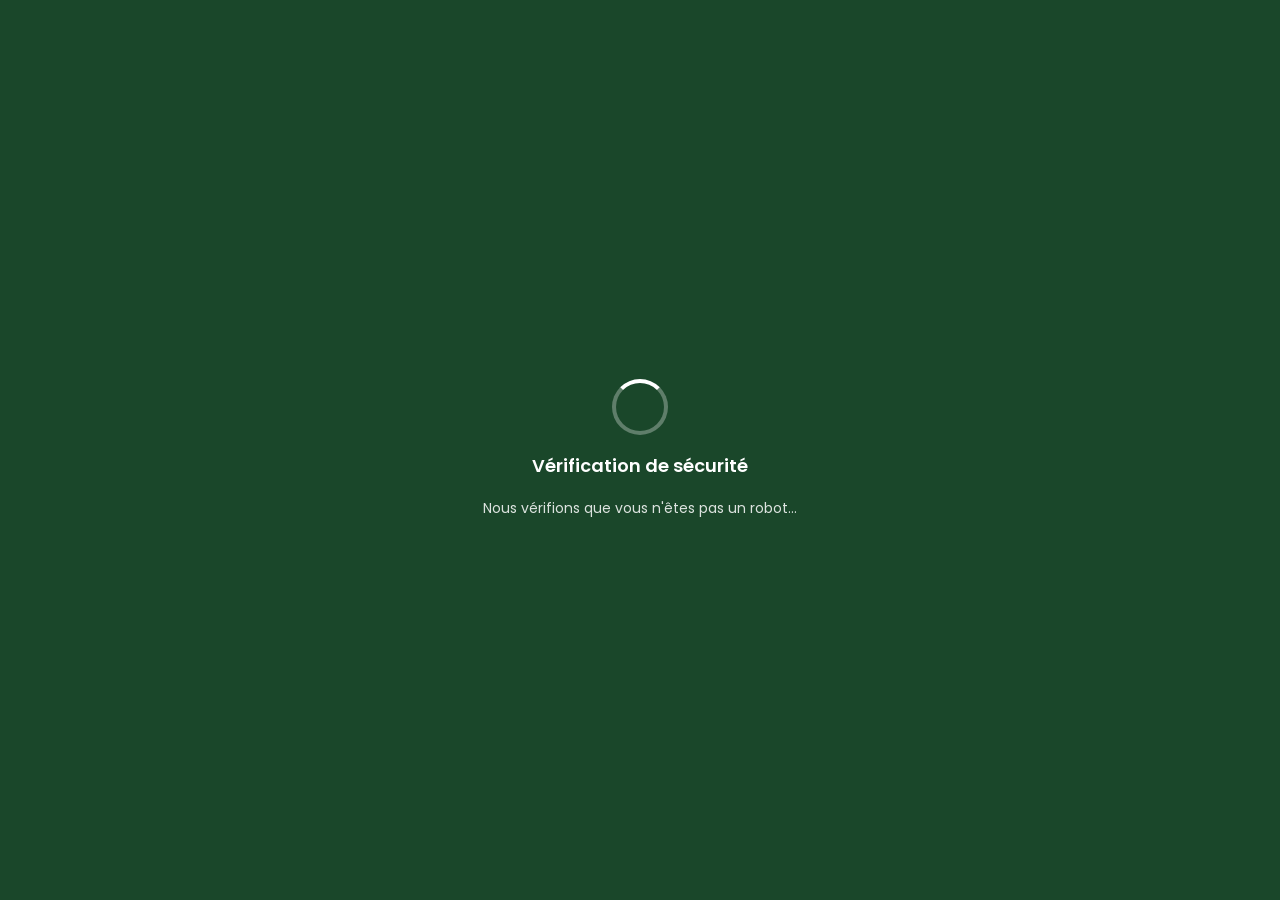
==== commit 1f14e145: "deploy: Ismail731404/adfas@05387b2ab9f971224b69bed9c19b661ad78ec18e" ====
--- a/index.html
+++ b/index.html
@@ -1 +1,4 @@
-<!DOCTYPE html><!--qWF_VQeGo8_EZ6S8WyjeH--><html lang="fr" class="playfair_display_b4a7e726-module__pFSNSa__variable poppins_3e157e41-module__euozaW__variable"><head><meta charSet="utf-8"/><meta name="viewport" content="width=device-width, initial-scale=1"/><link rel="preload" href="/_next/static/media/2a65768255d6b625-s.p.d19752fb.woff2" as="font" crossorigin="" type="font/woff2"/><link rel="preload" href="/_next/static/media/47fe1b7cd6e6ed85-s.p.855a563b.woff2" as="font" crossorigin="" type="font/woff2"/><link rel="preload" href="/_next/static/media/8e6fa89aa22d24ec-s.p.3aec397d.woff2" as="font" crossorigin="" type="font/woff2"/><link rel="preload" href="/_next/static/media/a218039a3287bcfd-s.p.4a23d71b.woff2" as="font" crossorigin="" type="font/woff2"/><link rel="preload" href="/_next/static/media/c875c6f5d3e977ac-s.p.80fc2c9e.woff2" as="font" crossorigin="" type="font/woff2"/><link rel="preload" href="/_next/static/media/e2334d715941921e-s.p.d82a9aff.woff2" as="font" crossorigin="" type="font/woff2"/><link rel="stylesheet" href="/_next/static/chunks/2af0fd96972ddc13.css" data-precedence="next"/><link rel="preload" as="script" fetchPriority="low" href="/_next/static/chunks/475fa0f5a019bf38.js"/><script src="/_next/static/chunks/8a8ef77865bda9e6.js" async=""></script><script src="/_next/static/chunks/652ad0aa26265c47.js" async=""></script><script src="/_next/static/chunks/023d923a37d494fc.js" async=""></script><script src="/_next/static/chunks/turbopack-01e0362698073b89.js" async=""></script><script src="/_next/static/chunks/01b84f3b47f846e5.js" async=""></script><script src="/_next/static/chunks/8a0452ec3f729c28.js" async=""></script><script src="/_next/static/chunks/ff1a16fafef87110.js" async=""></script><script src="/_next/static/chunks/263f8254de334c5b.js" async=""></script><script src="/_next/static/chunks/d4da943745c0e684.js" async=""></script><script src="/_next/static/chunks/247eb132b7f7b574.js" async=""></script><script src="/_next/static/chunks/99c4fde0dee5b183.js" async=""></script><meta name="next-size-adjust" content=""/><title>ADFAS - Association Djiboutienne de France pour l&#x27;Amitié et la Solidarité</title><meta name="description" content="ADFAS est une association humanitaire et socio-culturelle œuvrant pour renforcer les liens entre la France et Djibouti. Découvrez nos projets, événements et rejoignez-nous !"/><meta name="author" content="ADFAS"/><meta name="keywords" content="ADFAS,Djibouti,France,association,humanitaire,solidarité,culture djiboutienne,franco-djiboutien"/><meta property="og:title" content="ADFAS - Association Djiboutienne de France pour l&#x27;Amitié et la Solidarité"/><meta property="og:description" content="Association humanitaire et socio-culturelle pour renforcer les liens entre la France et Djibouti."/><meta property="og:url" content="https://adfas.fr/"/><meta property="og:site_name" content="ADFAS"/><meta property="og:locale" content="fr_FR"/><meta property="og:type" content="website"/><meta name="twitter:card" content="summary"/><meta name="twitter:title" content="ADFAS - Association Djiboutienne de France pour l&#x27;Amitié et la Solidarité"/><meta name="twitter:description" content="Association humanitaire et socio-culturelle pour renforcer les liens entre la France et Djibouti."/><script src="/_next/static/chunks/a6dad97d9634a72d.js" noModule=""></script></head><body><div hidden=""><!--$--><!--/$--></div><style data-emotion="css-global d9f7e2">html{-webkit-font-smoothing:antialiased;-moz-osx-font-smoothing:grayscale;box-sizing:border-box;-webkit-text-size-adjust:100%;}*,*::before,*::after{box-sizing:inherit;}strong,b{font-weight:700;}body{margin:0;color:#1a1a1a;font-family:'Poppins',sans-serif;font-size:1rem;line-height:1.7;font-weight:400;background-color:#faf9f6;}@media print{body{background-color:#fff;}}body::backdrop{background-color:#faf9f6;}</style><style data-emotion="css t9zlux">.css-t9zlux{width:100%;max-width:100vw;overflow-x:hidden;}.css-t9zlux>*{max-width:100%;}</style><main class="MuiBox-root css-t9zlux"><style data-emotion="css 1k1qvzn">.css-1k1qvzn{display:-webkit-box;display:-webkit-flex;display:-ms-flexbox;display:flex;-webkit-flex-direction:column;-ms-flex-direction:column;flex-direction:column;width:100%;box-sizing:border-box;-webkit-flex-shrink:0;-ms-flex-negative:0;flex-shrink:0;position:fixed;z-index:1100;top:0;left:auto;right:0;--AppBar-background:#1a472a;--AppBar-color:#ffffff;background-color:var(--AppBar-background);color:var(--AppBar-color);box-shadow:none;background:linear-gradient(90deg, #1a472a 0%, #2d5a3d 50%, #1a472a 100%);border-bottom:3px solid #c9a227;}@media print{.css-1k1qvzn{position:absolute;}}.css-1k1qvzn::before{content:"";position:absolute;top:0;left:0;right:0;bottom:0;background:url("data:image/svg+xml,%3Csvg width="60" height="60" viewBox="0 0 60 60" xmlns="http://www.w3.org/2000/svg"%3E%3Cpath d="M30 0L60 30L30 60L0 30z" fill="rgba(255,255,255,0.02)"/%3E%3C/svg%3E");pointer-events:none;}</style><style data-emotion="css 1kgrbsg">.css-1kgrbsg{background-color:#ffffff;color:#1a1a1a;-webkit-transition:box-shadow 300ms cubic-bezier(0.4, 0, 0.2, 1) 0ms;transition:box-shadow 300ms cubic-bezier(0.4, 0, 0.2, 1) 0ms;box-shadow:var(--Paper-shadow);background-image:var(--Paper-overlay);display:-webkit-box;display:-webkit-flex;display:-ms-flexbox;display:flex;-webkit-flex-direction:column;-ms-flex-direction:column;flex-direction:column;width:100%;box-sizing:border-box;-webkit-flex-shrink:0;-ms-flex-negative:0;flex-shrink:0;position:fixed;z-index:1100;top:0;left:auto;right:0;--AppBar-background:#1a472a;--AppBar-color:#ffffff;background-color:var(--AppBar-background);color:var(--AppBar-color);box-shadow:none;background:linear-gradient(90deg, #1a472a 0%, #2d5a3d 50%, #1a472a 100%);border-bottom:3px solid #c9a227;}@media print{.css-1kgrbsg{position:absolute;}}.css-1kgrbsg::before{content:"";position:absolute;top:0;left:0;right:0;bottom:0;background:url("data:image/svg+xml,%3Csvg width="60" height="60" viewBox="0 0 60 60" xmlns="http://www.w3.org/2000/svg"%3E%3Cpath d="M30 0L60 30L30 60L0 30z" fill="rgba(255,255,255,0.02)"/%3E%3C/svg%3E");pointer-events:none;}</style><header class="MuiPaper-root MuiPaper-elevation MuiPaper-elevation0 MuiAppBar-root MuiAppBar-colorPrimary MuiAppBar-positionFixed mui-fixed css-1kgrbsg" style="--Paper-shadow:none"><style data-emotion="css 9wvnva">.css-9wvnva{width:100%;margin-left:auto;box-sizing:border-box;margin-right:auto;padding-left:16px;padding-right:16px;}@media (min-width:600px){.css-9wvnva{padding-left:24px;padding-right:24px;}}@media (min-width:1200px){.css-9wvnva{max-width:1200px;}}</style><div class="MuiContainer-root MuiContainer-maxWidthLg css-9wvnva"><style data-emotion="css e3vtk0">.css-e3vtk0{position:relative;display:-webkit-box;display:-webkit-flex;display:-ms-flexbox;display:flex;-webkit-align-items:center;-webkit-box-align:center;-ms-flex-align:center;align-items:center;min-height:56px;-webkit-box-pack:justify;-webkit-justify-content:space-between;justify-content:space-between;}@media (min-width:0px){@media (orientation: landscape){.css-e3vtk0{min-height:48px;}}}@media (min-width:600px){.css-e3vtk0{min-height:64px;}}@media (min-width:0px){.css-e3vtk0{min-height:70px;}}@media (min-width:900px){.css-e3vtk0{min-height:80px;}}</style><div class="MuiToolbar-root MuiToolbar-regular css-e3vtk0"><style data-emotion="css 1dy8k5x">.css-1dy8k5x{display:-webkit-box;display:-webkit-flex;display:-ms-flexbox;display:flex;-webkit-align-items:center;-webkit-box-align:center;-ms-flex-align:center;align-items:center;-webkit-text-decoration:none;text-decoration:none;color:inherit;gap:16px;}</style><a class="MuiBox-root css-1dy8k5x" href="/"><style data-emotion="css wv01wz">.css-wv01wz{width:40px;height:40px;background:linear-gradient(135deg, #c9a227 0%, #f4d03f 50%, #c9a227 100%);-webkit-transform:rotate(45deg);-moz-transform:rotate(45deg);-ms-transform:rotate(45deg);transform:rotate(45deg);display:-webkit-box;display:-webkit-flex;display:-ms-flexbox;display:flex;-webkit-align-items:center;-webkit-box-align:center;-ms-flex-align:center;align-items:center;-webkit-box-pack:center;-ms-flex-pack:center;-webkit-justify-content:center;justify-content:center;box-shadow:0 4px 12px rgba(201, 162, 39, 0.4);}</style><div class="MuiBox-root css-wv01wz"><style data-emotion="css lbkzfc">.css-lbkzfc{margin:0;font-family:'Poppins',sans-serif;font-size:1rem;line-height:1.7;font-weight:400;color:#1a472a;-webkit-transform:rotate(-45deg);-moz-transform:rotate(-45deg);-ms-transform:rotate(-45deg);transform:rotate(-45deg);font-family:'Playfair Display',serif;font-weight:900;font-size:1rem;}</style><p class="MuiTypography-root MuiTypography-body1 css-lbkzfc">A</p></div><div class="MuiBox-root css-0"><style data-emotion="css 1jtjxhm">.css-1jtjxhm{margin:0;font-family:'Playfair Display','Georgia',serif;font-weight:600;font-size:1.5rem;line-height:1.334;font-family:'Playfair Display',serif;font-weight:700;letter-spacing:0.1em;text-shadow:2px 2px 4px rgba(0,0,0,0.3);}@media (min-width:0px){.css-1jtjxhm{display:none;}}@media (min-width:600px){.css-1jtjxhm{display:block;}}</style><h5 class="MuiTypography-root MuiTypography-h5 css-1jtjxhm">ADFAS</h5><style data-emotion="css 1kj2z6t">.css-1kj2z6t{margin:0;font-family:'Poppins','Helvetica','Arial',sans-serif;font-weight:400;font-size:0.75rem;line-height:1.66;font-family:'Poppins',sans-serif;font-weight:300;letter-spacing:0.15em;opacity:0.9;font-size:0.65rem;}@media (min-width:0px){.css-1kj2z6t{display:none;}}@media (min-width:900px){.css-1kj2z6t{display:block;}}</style><span class="MuiTypography-root MuiTypography-caption css-1kj2z6t">AMITIÉ &amp; SOLIDARITÉ</span></div></a><style data-emotion="css tuydt3">.css-tuydt3{gap:8px;}@media (min-width:0px){.css-tuydt3{display:none;}}@media (min-width:900px){.css-tuydt3{display:-webkit-box;display:-webkit-flex;display:-ms-flexbox;display:flex;}}</style><div class="MuiBox-root css-tuydt3"><style data-emotion="css j6ahye">.css-j6ahye{font-family:'Poppins',sans-serif;font-weight:500;text-transform:none;font-size:0.875rem;line-height:1.75;min-width:64px;padding:6px 16px;border:0;border-radius:8px;-webkit-transition:background-color 250ms cubic-bezier(0.4, 0, 0.2, 1) 0ms,box-shadow 250ms cubic-bezier(0.4, 0, 0.2, 1) 0ms,border-color 250ms cubic-bezier(0.4, 0, 0.2, 1) 0ms,color 250ms cubic-bezier(0.4, 0, 0.2, 1) 0ms;transition:background-color 250ms cubic-bezier(0.4, 0, 0.2, 1) 0ms,box-shadow 250ms cubic-bezier(0.4, 0, 0.2, 1) 0ms,border-color 250ms cubic-bezier(0.4, 0, 0.2, 1) 0ms,color 250ms cubic-bezier(0.4, 0, 0.2, 1) 0ms;padding:6px 8px;color:var(--variant-textColor);background-color:var(--variant-textBg);--variant-textColor:#1a472a;--variant-outlinedColor:#1a472a;--variant-outlinedBorder:rgba(26, 71, 42, 0.5);--variant-containedColor:#ffffff;--variant-containedBg:#1a472a;-webkit-transition:background-color 250ms cubic-bezier(0.4, 0, 0.2, 1) 0ms,box-shadow 250ms cubic-bezier(0.4, 0, 0.2, 1) 0ms,border-color 250ms cubic-bezier(0.4, 0, 0.2, 1) 0ms;transition:background-color 250ms cubic-bezier(0.4, 0, 0.2, 1) 0ms,box-shadow 250ms cubic-bezier(0.4, 0, 0.2, 1) 0ms,border-color 250ms cubic-bezier(0.4, 0, 0.2, 1) 0ms;border-radius:8px;padding:10px 24px;-webkit-transition:all 0.3s ease;transition:all 0.3s ease;color:white;font-family:'Poppins',sans-serif;font-weight:500;font-size:0.9rem;letter-spacing:0.05em;padding-left:20px;padding-right:20px;padding-top:8px;padding-bottom:8px;position:relative;overflow:hidden;}.css-j6ahye:hover{-webkit-text-decoration:none;text-decoration:none;}.css-j6ahye.Mui-disabled{color:rgba(0, 0, 0, 0.26);}@media (hover: hover){.css-j6ahye:hover{--variant-containedBg:#0d2818;--variant-textBg:rgba(26, 71, 42, 0.04);--variant-outlinedBorder:#1a472a;--variant-outlinedBg:rgba(26, 71, 42, 0.04);}}.css-j6ahye.MuiButton-loading{color:transparent;}.css-j6ahye::after{content:"";position:absolute;bottom:6px;left:50%;width:0;height:2px;background:#c9a227;-webkit-transition:all 0.3s ease;transition:all 0.3s ease;-webkit-transform:translateX(-50%);-moz-transform:translateX(-50%);-ms-transform:translateX(-50%);transform:translateX(-50%);}.css-j6ahye:hover{background-color:rgba(255,255,255,0.08);}.css-j6ahye:hover::after{width:60%;}</style><style data-emotion="css 1xua7uy">.css-1xua7uy{display:-webkit-inline-box;display:-webkit-inline-flex;display:-ms-inline-flexbox;display:inline-flex;-webkit-align-items:center;-webkit-box-align:center;-ms-flex-align:center;align-items:center;-webkit-box-pack:center;-ms-flex-pack:center;-webkit-justify-content:center;justify-content:center;position:relative;box-sizing:border-box;-webkit-tap-highlight-color:transparent;background-color:transparent;outline:0;border:0;margin:0;border-radius:0;padding:0;cursor:pointer;-webkit-user-select:none;-moz-user-select:none;-ms-user-select:none;user-select:none;vertical-align:middle;-moz-appearance:none;-webkit-appearance:none;-webkit-text-decoration:none;text-decoration:none;color:inherit;font-family:'Poppins',sans-serif;font-weight:500;text-transform:none;font-size:0.875rem;line-height:1.75;min-width:64px;padding:6px 16px;border:0;border-radius:8px;-webkit-transition:background-color 250ms cubic-bezier(0.4, 0, 0.2, 1) 0ms,box-shadow 250ms cubic-bezier(0.4, 0, 0.2, 1) 0ms,border-color 250ms cubic-bezier(0.4, 0, 0.2, 1) 0ms,color 250ms cubic-bezier(0.4, 0, 0.2, 1) 0ms;transition:background-color 250ms cubic-bezier(0.4, 0, 0.2, 1) 0ms,box-shadow 250ms cubic-bezier(0.4, 0, 0.2, 1) 0ms,border-color 250ms cubic-bezier(0.4, 0, 0.2, 1) 0ms,color 250ms cubic-bezier(0.4, 0, 0.2, 1) 0ms;padding:6px 8px;color:var(--variant-textColor);background-color:var(--variant-textBg);--variant-textColor:#1a472a;--variant-outlinedColor:#1a472a;--variant-outlinedBorder:rgba(26, 71, 42, 0.5);--variant-containedColor:#ffffff;--variant-containedBg:#1a472a;-webkit-transition:background-color 250ms cubic-bezier(0.4, 0, 0.2, 1) 0ms,box-shadow 250ms cubic-bezier(0.4, 0, 0.2, 1) 0ms,border-color 250ms cubic-bezier(0.4, 0, 0.2, 1) 0ms;transition:background-color 250ms cubic-bezier(0.4, 0, 0.2, 1) 0ms,box-shadow 250ms cubic-bezier(0.4, 0, 0.2, 1) 0ms,border-color 250ms cubic-bezier(0.4, 0, 0.2, 1) 0ms;border-radius:8px;padding:10px 24px;-webkit-transition:all 0.3s ease;transition:all 0.3s ease;color:white;font-family:'Poppins',sans-serif;font-weight:500;font-size:0.9rem;letter-spacing:0.05em;padding-left:20px;padding-right:20px;padding-top:8px;padding-bottom:8px;position:relative;overflow:hidden;}.css-1xua7uy::-moz-focus-inner{border-style:none;}.css-1xua7uy.Mui-disabled{pointer-events:none;cursor:default;}@media print{.css-1xua7uy{-webkit-print-color-adjust:exact;color-adjust:exact;}}.css-1xua7uy:hover{-webkit-text-decoration:none;text-decoration:none;}.css-1xua7uy.Mui-disabled{color:rgba(0, 0, 0, 0.26);}@media (hover: hover){.css-1xua7uy:hover{--variant-containedBg:#0d2818;--variant-textBg:rgba(26, 71, 42, 0.04);--variant-outlinedBorder:#1a472a;--variant-outlinedBg:rgba(26, 71, 42, 0.04);}}.css-1xua7uy.MuiButton-loading{color:transparent;}.css-1xua7uy::after{content:"";position:absolute;bottom:6px;left:50%;width:0;height:2px;background:#c9a227;-webkit-transition:all 0.3s ease;transition:all 0.3s ease;-webkit-transform:translateX(-50%);-moz-transform:translateX(-50%);-ms-transform:translateX(-50%);transform:translateX(-50%);}.css-1xua7uy:hover{background-color:rgba(255,255,255,0.08);}.css-1xua7uy:hover::after{width:60%;}</style><a class="MuiButtonBase-root MuiButton-root MuiButton-text MuiButton-textPrimary MuiButton-sizeMedium MuiButton-textSizeMedium MuiButton-colorPrimary MuiButton-root MuiButton-text MuiButton-textPrimary MuiButton-sizeMedium MuiButton-textSizeMedium MuiButton-colorPrimary css-1xua7uy" tabindex="0" href="/">Accueil</a><a class="MuiButtonBase-root MuiButton-root MuiButton-text MuiButton-textPrimary MuiButton-sizeMedium MuiButton-textSizeMedium MuiButton-colorPrimary MuiButton-root MuiButton-text MuiButton-textPrimary MuiButton-sizeMedium MuiButton-textSizeMedium MuiButton-colorPrimary css-1xua7uy" tabindex="0" href="/projets/">Projets</a><a class="MuiButtonBase-root MuiButton-root MuiButton-text MuiButton-textPrimary MuiButton-sizeMedium MuiButton-textSizeMedium MuiButton-colorPrimary MuiButton-root MuiButton-text MuiButton-textPrimary MuiButton-sizeMedium MuiButton-textSizeMedium MuiButton-colorPrimary css-1xua7uy" tabindex="0" href="/evenements/">Événements</a><a class="MuiButtonBase-root MuiButton-root MuiButton-text MuiButton-textPrimary MuiButton-sizeMedium MuiButton-textSizeMedium MuiButton-colorPrimary MuiButton-root MuiButton-text MuiButton-textPrimary MuiButton-sizeMedium MuiButton-textSizeMedium MuiButton-colorPrimary css-1xua7uy" tabindex="0" href="/inscription/">Adhésion</a><a class="MuiButtonBase-root MuiButton-root MuiButton-text MuiButton-textPrimary MuiButton-sizeMedium MuiButton-textSizeMedium MuiButton-colorPrimary MuiButton-root MuiButton-text MuiButton-textPrimary MuiButton-sizeMedium MuiButton-textSizeMedium MuiButton-colorPrimary css-1xua7uy" tabindex="0" href="/contact/">Contact</a></div><style data-emotion="css jgmc02">.css-jgmc02{text-align:center;-webkit-flex:0 0 auto;-ms-flex:0 0 auto;flex:0 0 auto;font-size:1.5rem;padding:8px;border-radius:50%;color:rgba(0, 0, 0, 0.54);-webkit-transition:background-color 150ms cubic-bezier(0.4, 0, 0.2, 1) 0ms;transition:background-color 150ms cubic-bezier(0.4, 0, 0.2, 1) 0ms;--IconButton-hoverBg:rgba(0, 0, 0, 0.04);margin-right:-12px;color:inherit;border:1px solid rgba(255,255,255,0.3);border-radius:8px;}.css-jgmc02:hover{background-color:var(--IconButton-hoverBg);}@media (hover: none){.css-jgmc02:hover{background-color:transparent;}}.css-jgmc02.Mui-disabled{background-color:transparent;color:rgba(0, 0, 0, 0.26);}.css-jgmc02.MuiIconButton-loading{color:transparent;}@media (min-width:900px){.css-jgmc02{display:none;}}</style><style data-emotion="css b7b7uz">.css-b7b7uz{display:-webkit-inline-box;display:-webkit-inline-flex;display:-ms-inline-flexbox;display:inline-flex;-webkit-align-items:center;-webkit-box-align:center;-ms-flex-align:center;align-items:center;-webkit-box-pack:center;-ms-flex-pack:center;-webkit-justify-content:center;justify-content:center;position:relative;box-sizing:border-box;-webkit-tap-highlight-color:transparent;background-color:transparent;outline:0;border:0;margin:0;border-radius:0;padding:0;cursor:pointer;-webkit-user-select:none;-moz-user-select:none;-ms-user-select:none;user-select:none;vertical-align:middle;-moz-appearance:none;-webkit-appearance:none;-webkit-text-decoration:none;text-decoration:none;color:inherit;text-align:center;-webkit-flex:0 0 auto;-ms-flex:0 0 auto;flex:0 0 auto;font-size:1.5rem;padding:8px;border-radius:50%;color:rgba(0, 0, 0, 0.54);-webkit-transition:background-color 150ms cubic-bezier(0.4, 0, 0.2, 1) 0ms;transition:background-color 150ms cubic-bezier(0.4, 0, 0.2, 1) 0ms;--IconButton-hoverBg:rgba(0, 0, 0, 0.04);margin-right:-12px;color:inherit;border:1px solid rgba(255,255,255,0.3);border-radius:8px;}.css-b7b7uz::-moz-focus-inner{border-style:none;}.css-b7b7uz.Mui-disabled{pointer-events:none;cursor:default;}@media print{.css-b7b7uz{-webkit-print-color-adjust:exact;color-adjust:exact;}}.css-b7b7uz:hover{background-color:var(--IconButton-hoverBg);}@media (hover: none){.css-b7b7uz:hover{background-color:transparent;}}.css-b7b7uz.Mui-disabled{background-color:transparent;color:rgba(0, 0, 0, 0.26);}.css-b7b7uz.MuiIconButton-loading{color:transparent;}@media (min-width:900px){.css-b7b7uz{display:none;}}</style><button class="MuiButtonBase-root MuiIconButton-root MuiIconButton-colorInherit MuiIconButton-edgeEnd MuiIconButton-sizeMedium css-b7b7uz" tabindex="0" type="button" aria-label="ouvrir le menu"><style data-emotion="css q7mezt">.css-q7mezt{-webkit-user-select:none;-moz-user-select:none;-ms-user-select:none;user-select:none;width:1em;height:1em;display:inline-block;-webkit-flex-shrink:0;-ms-flex-negative:0;flex-shrink:0;-webkit-transition:fill 200ms cubic-bezier(0.4, 0, 0.2, 1) 0ms;transition:fill 200ms cubic-bezier(0.4, 0, 0.2, 1) 0ms;fill:currentColor;font-size:1.5rem;}</style><svg class="MuiSvgIcon-root MuiSvgIcon-fontSizeMedium css-q7mezt" focusable="false" aria-hidden="true" viewBox="0 0 24 24"><path d="M3 18h18v-2H3zm0-5h18v-2H3zm0-7v2h18V6z"></path></svg></button></div></div></header><style data-emotion="css 1h2yrau">.css-1h2yrau{z-index:1200;}@media (min-width:0px){.css-1h2yrau{display:block;}}@media (min-width:900px){.css-1h2yrau{display:none;}}.css-1h2yrau .MuiDrawer-paper{box-sizing:border-box;width:280px;}</style><style data-emotion="css 94xwyb">.css-94xwyb{position:relative;display:-webkit-box;display:-webkit-flex;display:-ms-flexbox;display:flex;-webkit-align-items:center;-webkit-box-align:center;-ms-flex-align:center;align-items:center;padding-left:16px;padding-right:16px;min-height:56px;}@media (min-width:600px){.css-94xwyb{padding-left:24px;padding-right:24px;}}@media (min-width:0px){@media (orientation: landscape){.css-94xwyb{min-height:48px;}}}@media (min-width:600px){.css-94xwyb{min-height:64px;}}@media (min-width:0px){.css-94xwyb{min-height:70px;}}@media (min-width:900px){.css-94xwyb{min-height:80px;}}</style><div class="MuiToolbar-root MuiToolbar-gutters MuiToolbar-regular css-94xwyb"></div><style data-emotion="css 1gk4xi9">.css-1gk4xi9{position:relative;min-height:100vh;display:-webkit-box;display:-webkit-flex;display:-ms-flexbox;display:flex;-webkit-align-items:center;-webkit-box-align:center;-ms-flex-align:center;align-items:center;-webkit-box-pack:center;-ms-flex-pack:center;-webkit-justify-content:center;justify-content:center;overflow:hidden;background:linear-gradient(135deg, #0d2818 0%, #1a472a 25%, #2d5a3d 50%, #1a472a 75%, #0d2818 100%);}.css-1gk4xi9::before{content:"";position:absolute;top:0;left:0;right:0;bottom:0;background:radial-gradient(ellipse at 20% 30%, rgba(201, 162, 39, 0.15) 0%, transparent 50%),radial-gradient(ellipse at 80% 70%, rgba(201, 162, 39, 0.1) 0%, transparent 50%);pointer-events:none;}.css-1gk4xi9::after{content:"";position:absolute;top:0;left:0;right:0;bottom:0;background:url("data:image/svg+xml,%3Csvg width="100" height="100" viewBox="0 0 100 100" xmlns="http://www.w3.org/2000/svg"%3E%3Cpath d="M50 0L100 50L50 100L0 50z" fill="rgba(255,255,255,0.015)"/%3E%3C/svg%3E");-webkit-background-size:80px 80px;background-size:80px 80px;pointer-events:none;}</style><section class="MuiBox-root css-1gk4xi9"><style data-emotion="css tan25v animation-1j50h3g">.css-tan25v{position:absolute;top:10%;left:5%;width:200px;height:200px;border:1px solid rgba(201, 162, 39, 0.2);-webkit-transform:rotate(45deg);-moz-transform:rotate(45deg);-ms-transform:rotate(45deg);transform:rotate(45deg);-webkit-animation:animation-1j50h3g 6s ease-in-out infinite;animation:animation-1j50h3g 6s ease-in-out infinite;}@-webkit-keyframes animation-1j50h3g{0%,100%{opacity:0.6;-webkit-transform:scale(1);-moz-transform:scale(1);-ms-transform:scale(1);transform:scale(1);}50%{opacity:1;-webkit-transform:scale(1.05);-moz-transform:scale(1.05);-ms-transform:scale(1.05);transform:scale(1.05);}}@keyframes animation-1j50h3g{0%,100%{opacity:0.6;-webkit-transform:scale(1);-moz-transform:scale(1);-ms-transform:scale(1);transform:scale(1);}50%{opacity:1;-webkit-transform:scale(1.05);-moz-transform:scale(1.05);-ms-transform:scale(1.05);transform:scale(1.05);}}</style><div class="MuiBox-root css-tan25v"></div><style data-emotion="css xu66n2 animation-1j50h3g">.css-xu66n2{position:absolute;bottom:15%;right:10%;width:150px;height:150px;border:1px solid rgba(201, 162, 39, 0.15);-webkit-transform:rotate(45deg);-moz-transform:rotate(45deg);-ms-transform:rotate(45deg);transform:rotate(45deg);-webkit-animation:animation-1j50h3g 8s ease-in-out infinite 1s;animation:animation-1j50h3g 8s ease-in-out infinite 1s;}@-webkit-keyframes animation-1j50h3g{0%,100%{opacity:0.6;-webkit-transform:scale(1);-moz-transform:scale(1);-ms-transform:scale(1);transform:scale(1);}50%{opacity:1;-webkit-transform:scale(1.05);-moz-transform:scale(1.05);-ms-transform:scale(1.05);transform:scale(1.05);}}@keyframes animation-1j50h3g{0%,100%{opacity:0.6;-webkit-transform:scale(1);-moz-transform:scale(1);-ms-transform:scale(1);transform:scale(1);}50%{opacity:1;-webkit-transform:scale(1.05);-moz-transform:scale(1.05);-ms-transform:scale(1.05);transform:scale(1.05);}}</style><div class="MuiBox-root css-xu66n2"></div><style data-emotion="css p3rq9z">.css-p3rq9z{width:100%;margin-left:auto;box-sizing:border-box;margin-right:auto;padding-left:16px;padding-right:16px;position:relative;z-index:1;}@media (min-width:600px){.css-p3rq9z{padding-left:24px;padding-right:24px;}}@media (min-width:1200px){.css-p3rq9z{max-width:1200px;}}</style><div class="MuiContainer-root MuiContainer-maxWidthLg css-p3rq9z"><style data-emotion="css 1xuiqqu">.css-1xuiqqu{text-align:center;color:white;padding-top:64px;padding-bottom:64px;}</style><div class="MuiBox-root css-1xuiqqu"><style data-emotion="css 1yr7p8g">.css-1yr7p8g{width:80px;height:3px;background:linear-gradient(90deg, transparent, #c9a227, transparent);margin-left:auto;margin-right:auto;margin-bottom:32px;}</style><div class="MuiBox-root css-1yr7p8g"></div><style data-emotion="css ygv8gf animation-qbc7mq">.css-ygv8gf{margin:0;font-family:'Playfair Display','Georgia',serif;font-weight:700;font-size:6rem;line-height:1.167;color:transparent;font-family:'Playfair Display',serif;font-weight:900;letter-spacing:0.2em;text-shadow:4px 4px 8px rgba(0,0,0,0.4);margin-bottom:16px;background:linear-gradient(90deg, #ffffff 0%, #f4d03f 50%, #ffffff 100%);-webkit-background-size:200% auto;background-size:200% auto;-webkit-background-clip:text;background-clip:text;-webkit-background-clip:text;-webkit-animation:animation-qbc7mq 8s linear infinite;animation:animation-qbc7mq 8s linear infinite;}@media (min-width:0px){.css-ygv8gf{font-size:3.5rem;}}@media (min-width:600px){.css-ygv8gf{font-size:5rem;}}@media (min-width:900px){.css-ygv8gf{font-size:7rem;}}@-webkit-keyframes animation-qbc7mq{0%{-webkit-background-position:-200% center;background-position:-200% center;}100%{-webkit-background-position:200% center;background-position:200% center;}}@keyframes animation-qbc7mq{0%{-webkit-background-position:-200% center;background-position:-200% center;}100%{-webkit-background-position:200% center;background-position:200% center;}}</style><h1 class="MuiTypography-root MuiTypography-h1 css-ygv8gf">ADFAS</h1><style data-emotion="css 11uup1f">.css-11uup1f{margin:0;font-family:'Playfair Display','Georgia',serif;font-weight:600;font-size:1.5rem;line-height:1.334;font-family:'Poppins',sans-serif;font-weight:300;letter-spacing:0.15em;text-transform:uppercase;opacity:0.9;max-width:700px;margin-left:auto;margin-right:auto;margin-bottom:48px;line-height:1.8;}@media (min-width:0px){.css-11uup1f{font-size:0.9rem;}}@media (min-width:600px){.css-11uup1f{font-size:1.1rem;}}@media (min-width:900px){.css-11uup1f{font-size:1.3rem;}}</style><h5 class="MuiTypography-root MuiTypography-h5 css-11uup1f">Association Djiboutienne de France pour l&#x27;Amitié et la Solidarité</h5><style data-emotion="css 1u6fi8q">.css-1u6fi8q{display:-webkit-box;display:-webkit-flex;display:-ms-flexbox;display:flex;-webkit-align-items:center;-webkit-box-align:center;-ms-flex-align:center;align-items:center;-webkit-box-pack:center;-ms-flex-pack:center;-webkit-justify-content:center;justify-content:center;gap:24px;margin-bottom:48px;}</style><div class="MuiBox-root css-1u6fi8q"><style data-emotion="css 2q9j9g">.css-2q9j9g{width:100px;height:100%;background:linear-gradient(90deg, transparent, rgba(201, 162, 39, 0.6));}</style><div class="MuiBox-root css-2q9j9g"></div><style data-emotion="css tk6c7j">.css-tk6c7j{width:12px;height:12px;background:#c9a227;-webkit-transform:rotate(45deg);-moz-transform:rotate(45deg);-ms-transform:rotate(45deg);transform:rotate(45deg);}</style><div class="MuiBox-root css-tk6c7j"></div><style data-emotion="css xdr6po">.css-xdr6po{width:100px;height:100%;background:linear-gradient(90deg, rgba(201, 162, 39, 0.6), transparent);}</style><div class="MuiBox-root css-xdr6po"></div></div><style data-emotion="css 2lv9kb">.css-2lv9kb{margin:0;font-family:'Playfair Display','Georgia',serif;font-weight:600;font-size:1.25rem;line-height:1.6;font-family:'Playfair Display',serif;font-style:italic;font-weight:400;opacity:0.85;max-width:600px;margin-left:auto;margin-right:auto;}@media (min-width:0px){.css-2lv9kb{font-size:1.1rem;}}@media (min-width:900px){.css-2lv9kb{font-size:1.4rem;}}</style><h6 class="MuiTypography-root MuiTypography-h6 css-2lv9kb">Amitié et solidarité entre la France et Djibouti</h6></div></div><style data-emotion="css 1s2hwty animation-wvwdr4">.css-1s2hwty{position:absolute;bottom:40px;left:50%;-webkit-transform:translateX(-50%);-moz-transform:translateX(-50%);-ms-transform:translateX(-50%);transform:translateX(-50%);cursor:pointer;display:-webkit-box;display:-webkit-flex;display:-ms-flexbox;display:flex;-webkit-flex-direction:column;-ms-flex-direction:column;flex-direction:column;-webkit-align-items:center;-webkit-box-align:center;-ms-flex-align:center;align-items:center;color:white;-webkit-animation:animation-wvwdr4 2s ease-in-out infinite;animation:animation-wvwdr4 2s ease-in-out infinite;}.css-1s2hwty:hover .MuiSvgIcon-root{color:#c9a227;}@-webkit-keyframes animation-wvwdr4{0%,100%{-webkit-transform:translateY(0px);-moz-transform:translateY(0px);-ms-transform:translateY(0px);transform:translateY(0px);}50%{-webkit-transform:translateY(-10px);-moz-transform:translateY(-10px);-ms-transform:translateY(-10px);transform:translateY(-10px);}}@keyframes animation-wvwdr4{0%,100%{-webkit-transform:translateY(0px);-moz-transform:translateY(0px);-ms-transform:translateY(0px);transform:translateY(0px);}50%{-webkit-transform:translateY(-10px);-moz-transform:translateY(-10px);-ms-transform:translateY(-10px);transform:translateY(-10px);}}</style><div class="MuiBox-root css-1s2hwty"><style data-emotion="css 1ylavhc">.css-1ylavhc{margin:0;font-family:'Poppins','Helvetica','Arial',sans-serif;font-weight:400;font-size:0.75rem;line-height:1.66;font-family:'Poppins',sans-serif;letter-spacing:0.2em;font-size:0.7rem;opacity:0.7;margin-bottom:8px;}</style><span class="MuiTypography-root MuiTypography-caption css-1ylavhc">DÉCOUVRIR</span><style data-emotion="css ta3jzd">.css-ta3jzd{-webkit-user-select:none;-moz-user-select:none;-ms-user-select:none;user-select:none;width:1em;height:1em;display:inline-block;-webkit-flex-shrink:0;-ms-flex-negative:0;flex-shrink:0;-webkit-transition:fill 200ms cubic-bezier(0.4, 0, 0.2, 1) 0ms;transition:fill 200ms cubic-bezier(0.4, 0, 0.2, 1) 0ms;fill:currentColor;font-size:1.5rem;font-size:32px;-webkit-transition:color 0.3s ease;transition:color 0.3s ease;}</style><svg class="MuiSvgIcon-root MuiSvgIcon-fontSizeMedium css-ta3jzd" focusable="false" aria-hidden="true" viewBox="0 0 24 24"><path d="M7.41 8.59 12 13.17l4.59-4.58L18 10l-6 6-6-6z"></path></svg></div><style data-emotion="css 13c3lkl">.css-13c3lkl{position:absolute;bottom:0;left:0;right:0;height:4px;background:linear-gradient(90deg, #0d2818, #c9a227, #0d2818);}</style><div class="MuiBox-root css-13c3lkl"></div></section><style data-emotion="css 9m58kc">.css-9m58kc{background:#faf9f6;position:relative;}@media (min-width:0px){.css-9m58kc{padding-top:64px;padding-bottom:64px;}}@media (min-width:900px){.css-9m58kc{padding-top:96px;padding-bottom:96px;}}.css-9m58kc::before{content:"";position:absolute;top:0;left:0;right:0;height:200px;background:linear-gradient(180deg, rgba(26, 71, 42, 0.03) 0%, transparent 100%);pointer-events:none;}</style><section class="MuiBox-root css-9m58kc"><div class="MuiContainer-root MuiContainer-maxWidthLg css-9wvnva"><style data-emotion="css 4zswg4">.css-4zswg4{text-align:center;}@media (min-width:0px){.css-4zswg4{margin-bottom:48px;}}@media (min-width:900px){.css-4zswg4{margin-bottom:64px;}}</style><div class="MuiBox-root css-4zswg4"><style data-emotion="css m3r0jj">.css-m3r0jj{margin:0;font-family:'Poppins','Helvetica','Arial',sans-serif;font-weight:400;font-size:0.75rem;line-height:2.66;text-transform:uppercase;color:#c9a227;font-family:'Poppins',sans-serif;letter-spacing:0.3em;font-weight:600;font-size:0.75rem;}</style><span class="MuiTypography-root MuiTypography-overline css-m3r0jj">DEPUIS 2011</span><style data-emotion="css mm0lv3">.css-mm0lv3{margin:0;font-family:'Playfair Display','Georgia',serif;font-weight:700;font-size:3.75rem;line-height:1.2;color:#1a472a;font-family:'Playfair Display',serif;font-weight:700;margin-top:8px;margin-bottom:16px;}@media (min-width:0px){.css-mm0lv3{font-size:2rem;}}@media (min-width:900px){.css-mm0lv3{font-size:2.8rem;}}</style><h2 class="MuiTypography-root MuiTypography-h2 css-mm0lv3">Notre Association</h2><style data-emotion="css 18qxa8b">.css-18qxa8b{display:-webkit-box;display:-webkit-flex;display:-ms-flexbox;display:flex;-webkit-align-items:center;-webkit-box-align:center;-ms-flex-align:center;align-items:center;-webkit-box-pack:center;-ms-flex-pack:center;-webkit-justify-content:center;justify-content:center;gap:16px;margin-bottom:32px;}</style><div class="MuiBox-root css-18qxa8b"><style data-emotion="css teu9jd">.css-teu9jd{width:60px;height:2px;background:linear-gradient(90deg, transparent, #c9a227);}</style><div class="MuiBox-root css-teu9jd"></div><style data-emotion="css 20ltwu">.css-20ltwu{width:8px;height:8px;background:#c9a227;-webkit-transform:rotate(45deg);-moz-transform:rotate(45deg);-ms-transform:rotate(45deg);transform:rotate(45deg);}</style><div class="MuiBox-root css-20ltwu"></div><style data-emotion="css io875h">.css-io875h{width:60px;height:2px;background:linear-gradient(90deg, #c9a227, transparent);}</style><div class="MuiBox-root css-io875h"></div></div></div><style data-emotion="css 2npqol">.css-2npqol{--Grid-columns:12;--Grid-columnSpacing:48px;--Grid-rowSpacing:48px;-webkit-flex-direction:row;-ms-flex-direction:row;flex-direction:row;min-width:0;box-sizing:border-box;display:-webkit-box;display:-webkit-flex;display:-ms-flexbox;display:flex;-webkit-box-flex-wrap:wrap;-webkit-flex-wrap:wrap;-ms-flex-wrap:wrap;flex-wrap:wrap;gap:var(--Grid-rowSpacing) var(--Grid-columnSpacing);}.css-2npqol >*{--Grid-parent-columns:12;}.css-2npqol >*{--Grid-parent-columnSpacing:48px;}.css-2npqol >*{--Grid-parent-rowSpacing:48px;}@media (min-width:0px){.css-2npqol{margin-bottom:64px;}}@media (min-width:900px){.css-2npqol{margin-bottom:80px;}}</style><div class="MuiGrid-root MuiGrid-container MuiGrid-direction-xs-row MuiGrid-spacing-xs-6 css-2npqol"><style data-emotion="css tnatjl">.css-tnatjl{-webkit-box-flex:0;-webkit-flex-grow:0;-ms-flex-positive:0;flex-grow:0;-webkit-flex-basis:auto;-ms-flex-preferred-size:auto;flex-basis:auto;width:calc(100% * 12 / var(--Grid-parent-columns) - (var(--Grid-parent-columns) - 12) * (var(--Grid-parent-columnSpacing) / var(--Grid-parent-columns)));min-width:0;box-sizing:border-box;}@media (min-width:900px){.css-tnatjl{-webkit-box-flex:0;-webkit-flex-grow:0;-ms-flex-positive:0;flex-grow:0;-webkit-flex-basis:auto;-ms-flex-preferred-size:auto;flex-basis:auto;width:calc(100% * 6 / var(--Grid-parent-columns) - (var(--Grid-parent-columns) - 6) * (var(--Grid-parent-columnSpacing) / var(--Grid-parent-columns)));}}</style><div class="MuiGrid-root MuiGrid-direction-xs-row MuiGrid-grid-xs-12 MuiGrid-grid-md-6 css-tnatjl"><style data-emotion="css 4rxflo">@media (min-width:900px){.css-4rxflo{padding-left:32px;border-left:3px solid #c9a227;}}</style><div class="MuiBox-root css-4rxflo"><style data-emotion="css r9fciw">.css-r9fciw{margin:0;font-family:'Poppins',sans-serif;font-size:1rem;line-height:1.7;font-weight:400;color:#333;font-family:'Poppins',sans-serif;font-size:1.05rem;line-height:1.9;text-align:justify;}</style><p class="MuiTypography-root MuiTypography-body1 css-r9fciw">L&#x27;association ADFAS est une association à la fois humanitaire, de solidarité internationale et socio-culturelle. À Djibouti, elle envoie des vivres et du matériel médical, elle a aussi monté plusieurs projets de développement sur place, comme l&#x27;envoi de lampes aux écoliers d&#x27;un village ou la création d&#x27;une bibliothèque. En France, elle travaille sur la promotion de la culture djiboutienne et s&#x27;adresse à tout public désirant en apprendre plus sur la république de Djibouti, en organisant notamment des conférences, des repas, des kermesses, des expositions et des rencontres.</p></div></div><div class="MuiGrid-root MuiGrid-direction-xs-row MuiGrid-grid-xs-12 MuiGrid-grid-md-6 css-tnatjl"><style data-emotion="css 15snrjn">.css-15snrjn{overflow:hidden;border-radius:12px;-webkit-transition:all 0.3s ease;transition:all 0.3s ease;background:linear-gradient(135deg, #1a472a 0%, #2d5a3d 100%);color:white;height:100%;border-radius:16px;position:relative;overflow:hidden;}.css-15snrjn::before{content:"";position:absolute;top:-50px;right:-50px;width:150px;height:150px;border:1px solid rgba(201, 162, 39, 0.2);-webkit-transform:rotate(45deg);-moz-transform:rotate(45deg);-ms-transform:rotate(45deg);transform:rotate(45deg);}</style><style data-emotion="css 1575brn">.css-1575brn{background-color:#ffffff;color:#1a1a1a;-webkit-transition:box-shadow 300ms cubic-bezier(0.4, 0, 0.2, 1) 0ms;transition:box-shadow 300ms cubic-bezier(0.4, 0, 0.2, 1) 0ms;border-radius:8px;box-shadow:var(--Paper-shadow);background-image:var(--Paper-overlay);overflow:hidden;border-radius:12px;-webkit-transition:all 0.3s ease;transition:all 0.3s ease;background:linear-gradient(135deg, #1a472a 0%, #2d5a3d 100%);color:white;height:100%;border-radius:16px;position:relative;overflow:hidden;}.css-1575brn::before{content:"";position:absolute;top:-50px;right:-50px;width:150px;height:150px;border:1px solid rgba(201, 162, 39, 0.2);-webkit-transform:rotate(45deg);-moz-transform:rotate(45deg);-ms-transform:rotate(45deg);transform:rotate(45deg);}</style><div class="MuiPaper-root MuiPaper-elevation MuiPaper-rounded MuiPaper-elevation0 MuiCard-root css-1575brn" style="--Paper-shadow:none"><style data-emotion="css sru00e">.css-sru00e{padding:16px;padding:32px;position:relative;z-index:1;}.css-sru00e:last-child{padding-bottom:24px;}</style><div class="MuiCardContent-root css-sru00e"><style data-emotion="css 6cylpo">.css-6cylpo{margin:0;font-family:'Poppins','Helvetica','Arial',sans-serif;font-weight:400;font-size:0.75rem;line-height:2.66;text-transform:uppercase;color:#c9a227;letter-spacing:0.2em;font-weight:600;}</style><span class="MuiTypography-root MuiTypography-overline css-6cylpo">Notre Mission</span><style data-emotion="css k6a6zq">.css-k6a6zq{margin:0;font-family:'Poppins',sans-serif;font-size:1rem;line-height:1.7;font-weight:400;font-family:'Playfair Display',serif;font-style:italic;font-size:1.15rem;line-height:1.8;margin-top:16px;}</style><p class="MuiTypography-root MuiTypography-body1 css-k6a6zq">L&#x27;association se veut rassembleuse et travaille aussi sur l&#x27;aspect social et développement Nord-Sud pour la communauté franco-djiboutienne. C&#x27;est pourquoi nous restons ouverts à toutes nouvelles idées et sensibilités et avons hâte de vous rencontrer !</p></div></div></div></div><style data-emotion="css 1yjvs5a">.css-1yjvs5a{margin-bottom:32px;}</style><div class="MuiBox-root css-1yjvs5a"><style data-emotion="css odbq9u">.css-odbq9u{margin:0;font-family:'Playfair Display','Georgia',serif;font-weight:600;font-size:2.125rem;line-height:1.235;color:#1a472a;font-family:'Playfair Display',serif;font-weight:600;text-align:center;margin-bottom:40px;}@media (min-width:0px){.css-odbq9u{font-size:1.5rem;}}@media (min-width:900px){.css-odbq9u{font-size:1.8rem;}}</style><h4 class="MuiTypography-root MuiTypography-h4 css-odbq9u">Nos Valeurs</h4><style data-emotion="css 177xvbk">.css-177xvbk{--Grid-columns:12;--Grid-columnSpacing:24px;--Grid-rowSpacing:24px;-webkit-flex-direction:row;-ms-flex-direction:row;flex-direction:row;min-width:0;box-sizing:border-box;display:-webkit-box;display:-webkit-flex;display:-ms-flexbox;display:flex;-webkit-box-flex-wrap:wrap;-webkit-flex-wrap:wrap;-ms-flex-wrap:wrap;flex-wrap:wrap;gap:var(--Grid-rowSpacing) var(--Grid-columnSpacing);}.css-177xvbk >*{--Grid-parent-columns:12;}.css-177xvbk >*{--Grid-parent-columnSpacing:24px;}.css-177xvbk >*{--Grid-parent-rowSpacing:24px;}</style><div class="MuiGrid-root MuiGrid-container MuiGrid-direction-xs-row MuiGrid-spacing-xs-3 css-177xvbk"><style data-emotion="css qoghzg">.css-qoghzg{-webkit-box-flex:0;-webkit-flex-grow:0;-ms-flex-positive:0;flex-grow:0;-webkit-flex-basis:auto;-ms-flex-preferred-size:auto;flex-basis:auto;width:calc(100% * 12 / var(--Grid-parent-columns) - (var(--Grid-parent-columns) - 12) * (var(--Grid-parent-columnSpacing) / var(--Grid-parent-columns)));min-width:0;box-sizing:border-box;}@media (min-width:600px){.css-qoghzg{-webkit-box-flex:0;-webkit-flex-grow:0;-ms-flex-positive:0;flex-grow:0;-webkit-flex-basis:auto;-ms-flex-preferred-size:auto;flex-basis:auto;width:calc(100% * 6 / var(--Grid-parent-columns) - (var(--Grid-parent-columns) - 6) * (var(--Grid-parent-columnSpacing) / var(--Grid-parent-columns)));}}@media (min-width:900px){.css-qoghzg{-webkit-box-flex:0;-webkit-flex-grow:0;-ms-flex-positive:0;flex-grow:0;-webkit-flex-basis:auto;-ms-flex-preferred-size:auto;flex-basis:auto;width:calc(100% * 3 / var(--Grid-parent-columns) - (var(--Grid-parent-columns) - 3) * (var(--Grid-parent-columnSpacing) / var(--Grid-parent-columns)));}}</style><div class="MuiGrid-root MuiGrid-direction-xs-row MuiGrid-grid-xs-12 MuiGrid-grid-sm-6 MuiGrid-grid-md-3 css-qoghzg"><style data-emotion="css 1fevbho">.css-1fevbho{overflow:hidden;border-radius:12px;-webkit-transition:all 0.3s ease;transition:all 0.3s ease;text-align:center;padding:24px;height:100%;background:white;border:1px solid rgba(26, 71, 42, 0.1);border-radius:16px;-webkit-transition:all 0.3s ease;transition:all 0.3s ease;}.css-1fevbho:hover{-webkit-transform:translateY(-8px);-moz-transform:translateY(-8px);-ms-transform:translateY(-8px);transform:translateY(-8px);box-shadow:0 12px 40px rgba(26, 71, 42, 0.12);border-color:#c9a227;}.css-1fevbho:hover .value-icon{background:linear-gradient(135deg, #c9a227 0%, #f4d03f 100%);color:white;}</style><style data-emotion="css 7evvnp">.css-7evvnp{background-color:#ffffff;color:#1a1a1a;-webkit-transition:box-shadow 300ms cubic-bezier(0.4, 0, 0.2, 1) 0ms;transition:box-shadow 300ms cubic-bezier(0.4, 0, 0.2, 1) 0ms;border-radius:8px;box-shadow:var(--Paper-shadow);background-image:var(--Paper-overlay);overflow:hidden;border-radius:12px;-webkit-transition:all 0.3s ease;transition:all 0.3s ease;text-align:center;padding:24px;height:100%;background:white;border:1px solid rgba(26, 71, 42, 0.1);border-radius:16px;-webkit-transition:all 0.3s ease;transition:all 0.3s ease;}.css-7evvnp:hover{-webkit-transform:translateY(-8px);-moz-transform:translateY(-8px);-ms-transform:translateY(-8px);transform:translateY(-8px);box-shadow:0 12px 40px rgba(26, 71, 42, 0.12);border-color:#c9a227;}.css-7evvnp:hover .value-icon{background:linear-gradient(135deg, #c9a227 0%, #f4d03f 100%);color:white;}</style><div class="MuiPaper-root MuiPaper-elevation MuiPaper-rounded MuiPaper-elevation0 MuiCard-root css-7evvnp" style="--Paper-shadow:none"><style data-emotion="css 9ihyo0">.css-9ihyo0{width:80px;height:80px;margin-left:auto;margin-right:auto;margin-bottom:16px;display:-webkit-box;display:-webkit-flex;display:-ms-flexbox;display:flex;-webkit-align-items:center;-webkit-box-align:center;-ms-flex-align:center;align-items:center;-webkit-box-pack:center;-ms-flex-pack:center;-webkit-justify-content:center;justify-content:center;background:linear-gradient(135deg, #1a472a 0%, #2d5a3d 100%);color:#c9a227;border-radius:50%;-webkit-transition:all 0.3s ease;transition:all 0.3s ease;}</style><div class="value-icon MuiBox-root css-9ihyo0"><style data-emotion="css 2bffa6">.css-2bffa6{-webkit-user-select:none;-moz-user-select:none;-ms-user-select:none;user-select:none;width:1em;height:1em;display:inline-block;-webkit-flex-shrink:0;-ms-flex-negative:0;flex-shrink:0;-webkit-transition:fill 200ms cubic-bezier(0.4, 0, 0.2, 1) 0ms;transition:fill 200ms cubic-bezier(0.4, 0, 0.2, 1) 0ms;fill:currentColor;font-size:1.5rem;font-size:40px;}</style><svg class="MuiSvgIcon-root MuiSvgIcon-fontSizeMedium css-2bffa6" focusable="false" aria-hidden="true" viewBox="0 0 24 24"><path d="M16.5 3c-1.74 0-3.41.81-4.5 2.09C10.91 3.81 9.24 3 7.5 3 4.42 3 2 5.42 2 8.5c0 3.78 3.4 6.86 8.55 11.54L12 21.35l1.45-1.32C18.6 15.36 22 12.28 22 8.5 22 5.42 19.58 3 16.5 3m-4.4 15.55-.1.1-.1-.1C7.14 14.24 4 11.39 4 8.5 4 6.5 5.5 5 7.5 5c1.54 0 3.04.99 3.57 2.36h1.87C13.46 5.99 14.96 5 16.5 5c2 0 3.5 1.5 3.5 3.5 0 2.89-3.14 5.74-7.9 10.05"></path></svg></div><style data-emotion="css gqgq13">.css-gqgq13{margin:0;font-family:'Playfair Display','Georgia',serif;font-weight:600;font-size:1.25rem;line-height:1.6;color:#1a472a;font-family:'Playfair Display',serif;font-weight:600;margin-bottom:8px;}</style><h6 class="MuiTypography-root MuiTypography-h6 css-gqgq13">Solidarité</h6><style data-emotion="css 34igf">.css-34igf{margin:0;font-family:'Poppins',sans-serif;font-size:0.875rem;line-height:1.6;font-weight:400;color:#666;font-family:'Poppins',sans-serif;line-height:1.6;}</style><p class="MuiTypography-root MuiTypography-body2 css-34igf">Envoi de vivres et de matériel médical à Djibouti</p></div></div><div class="MuiGrid-root MuiGrid-direction-xs-row MuiGrid-grid-xs-12 MuiGrid-grid-sm-6 MuiGrid-grid-md-3 css-qoghzg"><div class="MuiPaper-root MuiPaper-elevation MuiPaper-rounded MuiPaper-elevation0 MuiCard-root css-7evvnp" style="--Paper-shadow:none"><div class="value-icon MuiBox-root css-9ihyo0"><svg class="MuiSvgIcon-root MuiSvgIcon-fontSizeMedium css-2bffa6" focusable="false" aria-hidden="true" viewBox="0 0 24 24"><path d="M12 2C6.48 2 2 6.48 2 12s4.48 10 10 10 10-4.48 10-10S17.52 2 12 2m-1 17.93c-3.95-.49-7-3.85-7-7.93 0-.62.08-1.21.21-1.79L9 15v1c0 1.1.9 2 2 2zm6.9-2.54c-.26-.81-1-1.39-1.9-1.39h-1v-3c0-.55-.45-1-1-1H8v-2h2c.55 0 1-.45 1-1V7h2c1.1 0 2-.9 2-2v-.41c2.93 1.19 5 4.06 5 7.41 0 2.08-.8 3.97-2.1 5.39"></path></svg></div><h6 class="MuiTypography-root MuiTypography-h6 css-gqgq13">Culture</h6><p class="MuiTypography-root MuiTypography-body2 css-34igf">Promotion de la culture djiboutienne en France</p></div></div><div class="MuiGrid-root MuiGrid-direction-xs-row MuiGrid-grid-xs-12 MuiGrid-grid-sm-6 MuiGrid-grid-md-3 css-qoghzg"><div class="MuiPaper-root MuiPaper-elevation MuiPaper-rounded MuiPaper-elevation0 MuiCard-root css-7evvnp" style="--Paper-shadow:none"><div class="value-icon MuiBox-root css-9ihyo0"><svg class="MuiSvgIcon-root MuiSvgIcon-fontSizeMedium css-2bffa6" focusable="false" aria-hidden="true" viewBox="0 0 24 24"><path d="m16 6 2.29 2.29-4.88 4.88-4-4L2 16.59 3.41 18l6-6 4 4 6.3-6.29L22 12V6z"></path></svg></div><h6 class="MuiTypography-root MuiTypography-h6 css-gqgq13">Développement</h6><p class="MuiTypography-root MuiTypography-body2 css-34igf">Projets de développement sur place</p></div></div><div class="MuiGrid-root MuiGrid-direction-xs-row MuiGrid-grid-xs-12 MuiGrid-grid-sm-6 MuiGrid-grid-md-3 css-qoghzg"><div class="MuiPaper-root MuiPaper-elevation MuiPaper-rounded MuiPaper-elevation0 MuiCard-root css-7evvnp" style="--Paper-shadow:none"><div class="value-icon MuiBox-root css-9ihyo0"><svg class="MuiSvgIcon-root MuiSvgIcon-fontSizeMedium css-2bffa6" focusable="false" aria-hidden="true" viewBox="0 0 24 24"><path d="M12 12.75c1.63 0 3.07.39 4.24.9 1.08.48 1.76 1.56 1.76 2.73V18H6v-1.61c0-1.18.68-2.26 1.76-2.73 1.17-.52 2.61-.91 4.24-.91M4 13c1.1 0 2-.9 2-2s-.9-2-2-2-2 .9-2 2 .9 2 2 2m1.13 1.1c-.37-.06-.74-.1-1.13-.1-.99 0-1.93.21-2.78.58C.48 14.9 0 15.62 0 16.43V18h4.5v-1.61c0-.83.23-1.61.63-2.29M20 13c1.1 0 2-.9 2-2s-.9-2-2-2-2 .9-2 2 .9 2 2 2m4 3.43c0-.81-.48-1.53-1.22-1.85-.85-.37-1.79-.58-2.78-.58-.39 0-.76.04-1.13.1.4.68.63 1.46.63 2.29V18H24zM12 6c1.66 0 3 1.34 3 3s-1.34 3-3 3-3-1.34-3-3 1.34-3 3-3"></path></svg></div><h6 class="MuiTypography-root MuiTypography-h6 css-gqgq13">Rassemblement</h6><p class="MuiTypography-root MuiTypography-body2 css-34igf">Communauté franco-djiboutienne unie</p></div></div></div></div></div></section><style data-emotion="css 1x522x4">.css-1x522x4{background:linear-gradient(180deg, #ffffff 0%, #f5f5f0 100%);position:relative;}@media (min-width:0px){.css-1x522x4{padding-top:64px;padding-bottom:64px;}}@media (min-width:900px){.css-1x522x4{padding-top:96px;padding-bottom:96px;}}</style><section class="MuiBox-root css-1x522x4"><div class="MuiContainer-root MuiContainer-maxWidthLg css-9wvnva"><div class="MuiBox-root css-4zswg4"><span class="MuiTypography-root MuiTypography-overline css-m3r0jj">ACTUALITÉS</span><h2 class="MuiTypography-root MuiTypography-h2 css-mm0lv3">Nos Événements</h2><style data-emotion="css 1j9h1yf">.css-1j9h1yf{display:-webkit-box;display:-webkit-flex;display:-ms-flexbox;display:flex;-webkit-align-items:center;-webkit-box-align:center;-ms-flex-align:center;align-items:center;-webkit-box-pack:center;-ms-flex-pack:center;-webkit-justify-content:center;justify-content:center;gap:16px;margin-bottom:16px;}</style><div class="MuiBox-root css-1j9h1yf"><div class="MuiBox-root css-teu9jd"></div><div class="MuiBox-root css-20ltwu"></div><div class="MuiBox-root css-io875h"></div></div><style data-emotion="css 1ptskm1">.css-1ptskm1{margin:0;font-family:'Poppins',sans-serif;font-size:1rem;line-height:1.7;font-weight:400;color:#666;font-family:'Poppins',sans-serif;max-width:600px;margin-left:auto;margin-right:auto;}</style><p class="MuiTypography-root MuiTypography-body1 css-1ptskm1">Découvrez nos journées culturelles, conférences et rassemblements</p></div><style data-emotion="css 199nrdm">.css-199nrdm{--Grid-columns:12;--Grid-columnSpacing:32px;--Grid-rowSpacing:32px;-webkit-flex-direction:row;-ms-flex-direction:row;flex-direction:row;min-width:0;box-sizing:border-box;display:-webkit-box;display:-webkit-flex;display:-ms-flexbox;display:flex;-webkit-box-flex-wrap:wrap;-webkit-flex-wrap:wrap;-ms-flex-wrap:wrap;flex-wrap:wrap;gap:var(--Grid-rowSpacing) var(--Grid-columnSpacing);}.css-199nrdm >*{--Grid-parent-columns:12;}.css-199nrdm >*{--Grid-parent-columnSpacing:32px;}.css-199nrdm >*{--Grid-parent-rowSpacing:32px;}</style><div class="MuiGrid-root MuiGrid-container MuiGrid-direction-xs-row MuiGrid-spacing-xs-4 css-199nrdm"><style data-emotion="css 20tnkx">.css-20tnkx{-webkit-box-flex:0;-webkit-flex-grow:0;-ms-flex-positive:0;flex-grow:0;-webkit-flex-basis:auto;-ms-flex-preferred-size:auto;flex-basis:auto;width:calc(100% * 12 / var(--Grid-parent-columns) - (var(--Grid-parent-columns) - 12) * (var(--Grid-parent-columnSpacing) / var(--Grid-parent-columns)));min-width:0;box-sizing:border-box;}@media (min-width:900px){.css-20tnkx{-webkit-box-flex:0;-webkit-flex-grow:0;-ms-flex-positive:0;flex-grow:0;-webkit-flex-basis:auto;-ms-flex-preferred-size:auto;flex-basis:auto;width:calc(100% * 4 / var(--Grid-parent-columns) - (var(--Grid-parent-columns) - 4) * (var(--Grid-parent-columnSpacing) / var(--Grid-parent-columns)));}}</style><div class="MuiGrid-root MuiGrid-direction-xs-row MuiGrid-grid-xs-12 MuiGrid-grid-md-4 css-20tnkx"><style data-emotion="css th2f2">.css-th2f2{overflow:hidden;border-radius:12px;-webkit-transition:all 0.3s ease;transition:all 0.3s ease;height:100%;display:-webkit-box;display:-webkit-flex;display:-ms-flexbox;display:flex;-webkit-flex-direction:column;-ms-flex-direction:column;flex-direction:column;-webkit-text-decoration:none;text-decoration:none;color:inherit;background:white;border:1px solid rgba(26, 71, 42, 0.08);border-radius:16px;overflow:hidden;-webkit-transition:all 0.4s ease;transition:all 0.4s ease;}.css-th2f2:hover{-webkit-transform:translateY(-8px);-moz-transform:translateY(-8px);-ms-transform:translateY(-8px);transform:translateY(-8px);box-shadow:0 20px 60px rgba(26, 71, 42, 0.15);}.css-th2f2:hover .event-header{background:linear-gradient(135deg, #c9a227 0%, #f4d03f 100%);}.css-th2f2:hover .read-more{color:#c9a227;gap:12px;}</style><style data-emotion="css 15d78pb">.css-15d78pb{background-color:#ffffff;color:#1a1a1a;-webkit-transition:box-shadow 300ms cubic-bezier(0.4, 0, 0.2, 1) 0ms;transition:box-shadow 300ms cubic-bezier(0.4, 0, 0.2, 1) 0ms;border-radius:8px;box-shadow:var(--Paper-shadow);background-image:var(--Paper-overlay);overflow:hidden;border-radius:12px;-webkit-transition:all 0.3s ease;transition:all 0.3s ease;height:100%;display:-webkit-box;display:-webkit-flex;display:-ms-flexbox;display:flex;-webkit-flex-direction:column;-ms-flex-direction:column;flex-direction:column;-webkit-text-decoration:none;text-decoration:none;color:inherit;background:white;border:1px solid rgba(26, 71, 42, 0.08);border-radius:16px;overflow:hidden;-webkit-transition:all 0.4s ease;transition:all 0.4s ease;}.css-15d78pb:hover{-webkit-transform:translateY(-8px);-moz-transform:translateY(-8px);-ms-transform:translateY(-8px);transform:translateY(-8px);box-shadow:0 20px 60px rgba(26, 71, 42, 0.15);}.css-15d78pb:hover .event-header{background:linear-gradient(135deg, #c9a227 0%, #f4d03f 100%);}.css-15d78pb:hover .read-more{color:#c9a227;gap:12px;}</style><a class="MuiPaper-root MuiPaper-elevation MuiPaper-rounded MuiPaper-elevation0 MuiCard-root css-15d78pb" style="--Paper-shadow:none" href="/evenements/detail/?slug=journee-culturelle-2019"><style data-emotion="css 3o9gf5">.css-3o9gf5{background:linear-gradient(135deg, #1a472a 0%, #2d5a3d 100%);color:white;padding:24px;text-align:center;-webkit-transition:all 0.4s ease;transition:all 0.4s ease;}</style><div class="event-header MuiBox-root css-3o9gf5"><style data-emotion="css 136nlun">.css-136nlun{margin:0;font-family:'Poppins','Helvetica','Arial',sans-serif;font-weight:400;font-size:0.75rem;line-height:1.66;font-family:'Poppins',sans-serif;letter-spacing:0.2em;text-transform:uppercase;opacity:0.9;display:block;margin-bottom:8px;}</style><span class="MuiTypography-root MuiTypography-caption css-136nlun">Troisième édition</span><style data-emotion="css ymzm3s">.css-ymzm3s{margin:0;font-family:'Playfair Display','Georgia',serif;font-weight:600;font-size:1.5rem;line-height:1.334;font-family:'Playfair Display',serif;font-weight:700;font-size:1.3rem;}</style><h5 class="MuiTypography-root MuiTypography-h5 css-ymzm3s">Journée culturelle 2019</h5></div><style data-emotion="css 1mupg6h">.css-1mupg6h{padding:16px;-webkit-flex:1;-ms-flex:1;flex:1;display:-webkit-box;display:-webkit-flex;display:-ms-flexbox;display:flex;-webkit-flex-direction:column;-ms-flex-direction:column;flex-direction:column;padding:24px;}.css-1mupg6h:last-child{padding-bottom:24px;}</style><div class="MuiCardContent-root css-1mupg6h"><style data-emotion="css 1qm1lh">.css-1qm1lh{margin-bottom:16px;}</style><div class="MuiBox-root css-1qm1lh"><style data-emotion="css 1o2bdez">.css-1o2bdez{display:-webkit-box;display:-webkit-flex;display:-ms-flexbox;display:flex;-webkit-align-items:center;-webkit-box-align:center;-ms-flex-align:center;align-items:center;gap:8px;margin-bottom:8px;color:#666;}</style><div class="MuiBox-root css-1o2bdez"><style data-emotion="css 14e7w6i">.css-14e7w6i{-webkit-user-select:none;-moz-user-select:none;-ms-user-select:none;user-select:none;width:1em;height:1em;display:inline-block;-webkit-flex-shrink:0;-ms-flex-negative:0;flex-shrink:0;-webkit-transition:fill 200ms cubic-bezier(0.4, 0, 0.2, 1) 0ms;transition:fill 200ms cubic-bezier(0.4, 0, 0.2, 1) 0ms;fill:currentColor;font-size:1.5rem;font-size:16px;color:#c9a227;}</style><svg class="MuiSvgIcon-root MuiSvgIcon-fontSizeMedium css-14e7w6i" focusable="false" aria-hidden="true" viewBox="0 0 24 24"><path d="M20 3h-1V1h-2v2H7V1H5v2H4c-1.1 0-2 .9-2 2v16c0 1.1.9 2 2 2h16c1.1 0 2-.9 2-2V5c0-1.1-.9-2-2-2m0 18H4V8h16z"></path></svg><style data-emotion="css 15q2ckp">.css-15q2ckp{margin:0;font-family:'Poppins',sans-serif;font-size:0.875rem;line-height:1.6;font-weight:400;font-family:'Poppins',sans-serif;}</style><p class="MuiTypography-root MuiTypography-body2 css-15q2ckp">30 novembre 2019</p></div><style data-emotion="css 1o7f03b">.css-1o7f03b{display:-webkit-box;display:-webkit-flex;display:-ms-flexbox;display:flex;-webkit-align-items:flex-start;-webkit-box-align:flex-start;-ms-flex-align:flex-start;align-items:flex-start;gap:8px;color:#666;}</style><div class="MuiBox-root css-1o7f03b"><style data-emotion="css c9a4qb">.css-c9a4qb{-webkit-user-select:none;-moz-user-select:none;-ms-user-select:none;user-select:none;width:1em;height:1em;display:inline-block;-webkit-flex-shrink:0;-ms-flex-negative:0;flex-shrink:0;-webkit-transition:fill 200ms cubic-bezier(0.4, 0, 0.2, 1) 0ms;transition:fill 200ms cubic-bezier(0.4, 0, 0.2, 1) 0ms;fill:currentColor;font-size:1.5rem;font-size:16px;color:#c9a227;margin-top:2.4px;}</style><svg class="MuiSvgIcon-root MuiSvgIcon-fontSizeMedium css-c9a4qb" focusable="false" aria-hidden="true" viewBox="0 0 24 24"><path d="M12 2C8.13 2 5 5.13 5 9c0 5.25 7 13 7 13s7-7.75 7-13c0-3.87-3.13-7-7-7m0 9.5c-1.38 0-2.5-1.12-2.5-2.5s1.12-2.5 2.5-2.5 2.5 1.12 2.5 2.5-1.12 2.5-2.5 2.5"></path></svg><style data-emotion="css 17ybwp">.css-17ybwp{margin:0;font-family:'Poppins',sans-serif;font-size:0.875rem;line-height:1.6;font-weight:400;font-family:'Poppins',sans-serif;line-height:1.4;}</style><p class="MuiTypography-root MuiTypography-body2 css-17ybwp">Mairie du 2ème arrondissement de Paris</p></div></div><style data-emotion="css 1bgg2nu">.css-1bgg2nu{margin:0;font-family:'Poppins',sans-serif;font-size:0.875rem;line-height:1.6;font-weight:400;color:#444;font-family:'Poppins',sans-serif;line-height:1.7;-webkit-flex:1;-ms-flex:1;flex:1;margin-bottom:16px;display:-webkit-box;-webkit-line-clamp:3;-webkit-box-orient:vertical;overflow:hidden;}</style><p class="MuiTypography-root MuiTypography-body2 css-1bgg2nu">ADFAS a organisé la troisième édition de sa journée culturelle le 30 novembre 2019 à la mairie du 2ème arrondissement de Paris.</p><style data-emotion="css 1ppihqm">.css-1ppihqm{display:-webkit-box;display:-webkit-flex;display:-ms-flexbox;display:flex;-webkit-box-flex-wrap:wrap;-webkit-flex-wrap:wrap;-ms-flex-wrap:wrap;flex-wrap:wrap;gap:8px;margin-bottom:16px;}</style><div class="MuiBox-root css-1ppihqm"><style data-emotion="css t529wg">.css-t529wg{max-width:100%;font-family:'Poppins','Helvetica','Arial',sans-serif;font-size:0.8125rem;display:-webkit-inline-box;display:-webkit-inline-flex;display:-ms-inline-flexbox;display:inline-flex;-webkit-align-items:center;-webkit-box-align:center;-ms-flex-align:center;align-items:center;-webkit-box-pack:center;-ms-flex-pack:center;-webkit-justify-content:center;justify-content:center;height:32px;line-height:1.5;color:#1a1a1a;background-color:rgba(0, 0, 0, 0.08);border-radius:16px;white-space:nowrap;-webkit-transition:background-color 300ms cubic-bezier(0.4, 0, 0.2, 1) 0ms,box-shadow 300ms cubic-bezier(0.4, 0, 0.2, 1) 0ms;transition:background-color 300ms cubic-bezier(0.4, 0, 0.2, 1) 0ms,box-shadow 300ms cubic-bezier(0.4, 0, 0.2, 1) 0ms;cursor:unset;outline:0;-webkit-text-decoration:none;text-decoration:none;border:0;padding:0;vertical-align:middle;box-sizing:border-box;height:24px;font-family:'Poppins',sans-serif;font-size:0.7rem;height:24px;background:rgba(26, 71, 42, 0.08);color:#1a472a;}.css-t529wg.Mui-disabled{opacity:0.38;pointer-events:none;}.css-t529wg .MuiChip-avatar{margin-left:5px;margin-right:-6px;width:24px;height:24px;color:#616161;font-size:0.75rem;}.css-t529wg .MuiChip-avatarColorPrimary{color:#ffffff;background-color:#0d2818;}.css-t529wg .MuiChip-avatarColorSecondary{color:#1a472a;background-color:#a08620;}.css-t529wg .MuiChip-avatarSmall{margin-left:4px;margin-right:-4px;width:18px;height:18px;font-size:0.625rem;}.css-t529wg .MuiChip-icon{margin-left:5px;margin-right:-6px;}.css-t529wg .MuiChip-deleteIcon{-webkit-tap-highlight-color:transparent;color:rgba(26, 26, 26, 0.26);font-size:22px;cursor:pointer;margin:0 5px 0 -6px;}.css-t529wg .MuiChip-deleteIcon:hover{color:rgba(26, 26, 26, 0.4);}.css-t529wg .MuiChip-icon{font-size:18px;margin-left:4px;margin-right:-4px;}.css-t529wg .MuiChip-deleteIcon{font-size:16px;margin-right:4px;margin-left:-4px;}.css-t529wg .MuiChip-icon{color:#616161;}.css-t529wg .MuiChip-label{padding-left:12px;padding-right:12px;}</style><div class="MuiChip-root MuiChip-filled MuiChip-sizeSmall MuiChip-colorDefault MuiChip-filledDefault css-t529wg"><style data-emotion="css b9zgoq">.css-b9zgoq{overflow:hidden;text-overflow:ellipsis;padding-left:12px;padding-right:12px;white-space:nowrap;padding-left:8px;padding-right:8px;}</style><span class="MuiChip-label MuiChip-labelSmall css-b9zgoq">culture</span></div><div class="MuiChip-root MuiChip-filled MuiChip-sizeSmall MuiChip-colorDefault MuiChip-filledDefault css-t529wg"><span class="MuiChip-label MuiChip-labelSmall css-b9zgoq">conférence</span></div><div class="MuiChip-root MuiChip-filled MuiChip-sizeSmall MuiChip-colorDefault MuiChip-filledDefault css-t529wg"><span class="MuiChip-label MuiChip-labelSmall css-b9zgoq">recap</span></div></div><style data-emotion="css 17gvpye">.css-17gvpye{display:-webkit-box;display:-webkit-flex;display:-ms-flexbox;display:flex;-webkit-align-items:center;-webkit-box-align:center;-ms-flex-align:center;align-items:center;gap:4px;color:#1a472a;font-family:'Poppins',sans-serif;font-weight:500;font-size:0.85rem;-webkit-transition:all 0.3s ease;transition:all 0.3s ease;}</style><div class="read-more MuiBox-root css-17gvpye">Lire la suite<style data-emotion="css 1s0hah4">.css-1s0hah4{-webkit-user-select:none;-moz-user-select:none;-ms-user-select:none;user-select:none;width:1em;height:1em;display:inline-block;-webkit-flex-shrink:0;-ms-flex-negative:0;flex-shrink:0;-webkit-transition:fill 200ms cubic-bezier(0.4, 0, 0.2, 1) 0ms;transition:fill 200ms cubic-bezier(0.4, 0, 0.2, 1) 0ms;fill:currentColor;font-size:1.5rem;font-size:16px;}</style><svg class="MuiSvgIcon-root MuiSvgIcon-fontSizeMedium css-1s0hah4" focusable="false" aria-hidden="true" viewBox="0 0 24 24"><path d="m15 5-1.41 1.41L18.17 11H2v2h16.17l-4.59 4.59L15 19l7-7z"></path></svg></div></div></a></div><div class="MuiGrid-root MuiGrid-direction-xs-row MuiGrid-grid-xs-12 MuiGrid-grid-md-4 css-20tnkx"><a class="MuiPaper-root MuiPaper-elevation MuiPaper-rounded MuiPaper-elevation0 MuiCard-root css-15d78pb" style="--Paper-shadow:none" href="/evenements/detail/?slug=journee-culturelle-2017"><div class="event-header MuiBox-root css-3o9gf5"><span class="MuiTypography-root MuiTypography-caption css-136nlun">Seconde édition</span><h5 class="MuiTypography-root MuiTypography-h5 css-ymzm3s">Journée culturelle 2017</h5></div><div class="MuiCardContent-root css-1mupg6h"><div class="MuiBox-root css-1qm1lh"><div class="MuiBox-root css-1o2bdez"><svg class="MuiSvgIcon-root MuiSvgIcon-fontSizeMedium css-14e7w6i" focusable="false" aria-hidden="true" viewBox="0 0 24 24"><path d="M20 3h-1V1h-2v2H7V1H5v2H4c-1.1 0-2 .9-2 2v16c0 1.1.9 2 2 2h16c1.1 0 2-.9 2-2V5c0-1.1-.9-2-2-2m0 18H4V8h16z"></path></svg><p class="MuiTypography-root MuiTypography-body2 css-15q2ckp">2 décembre 2017</p></div><div class="MuiBox-root css-1o7f03b"><svg class="MuiSvgIcon-root MuiSvgIcon-fontSizeMedium css-c9a4qb" focusable="false" aria-hidden="true" viewBox="0 0 24 24"><path d="M12 2C8.13 2 5 5.13 5 9c0 5.25 7 13 7 13s7-7.75 7-13c0-3.87-3.13-7-7-7m0 9.5c-1.38 0-2.5-1.12-2.5-2.5s1.12-2.5 2.5-2.5 2.5 1.12 2.5 2.5-1.12 2.5-2.5 2.5"></path></svg><p class="MuiTypography-root MuiTypography-body2 css-17ybwp">Centre culturel 20e chaise</p></div></div><p class="MuiTypography-root MuiTypography-body2 css-1bgg2nu">ADFAS a organisé la seconde édition de sa journée culturelle le 02 décembre 2017 au centre culturel 20e chaise à Paris.</p><div class="MuiBox-root css-1ppihqm"><div class="MuiChip-root MuiChip-filled MuiChip-sizeSmall MuiChip-colorDefault MuiChip-filledDefault css-t529wg"><span class="MuiChip-label MuiChip-labelSmall css-b9zgoq">culture</span></div><div class="MuiChip-root MuiChip-filled MuiChip-sizeSmall MuiChip-colorDefault MuiChip-filledDefault css-t529wg"><span class="MuiChip-label MuiChip-labelSmall css-b9zgoq">conférence</span></div><div class="MuiChip-root MuiChip-filled MuiChip-sizeSmall MuiChip-colorDefault MuiChip-filledDefault css-t529wg"><span class="MuiChip-label MuiChip-labelSmall css-b9zgoq">histoire</span></div></div><div class="read-more MuiBox-root css-17gvpye">Lire la suite<svg class="MuiSvgIcon-root MuiSvgIcon-fontSizeMedium css-1s0hah4" focusable="false" aria-hidden="true" viewBox="0 0 24 24"><path d="m15 5-1.41 1.41L18.17 11H2v2h16.17l-4.59 4.59L15 19l7-7z"></path></svg></div></div></a></div><div class="MuiGrid-root MuiGrid-direction-xs-row MuiGrid-grid-xs-12 MuiGrid-grid-md-4 css-20tnkx"><a class="MuiPaper-root MuiPaper-elevation MuiPaper-rounded MuiPaper-elevation0 MuiCard-root css-15d78pb" style="--Paper-shadow:none" href="/evenements/detail/?slug=journee-culturelle-2015"><div class="event-header MuiBox-root css-3o9gf5"><span class="MuiTypography-root MuiTypography-caption css-136nlun">Première édition</span><h5 class="MuiTypography-root MuiTypography-h5 css-ymzm3s">Journée culturelle 2015</h5></div><div class="MuiCardContent-root css-1mupg6h"><div class="MuiBox-root css-1qm1lh"><div class="MuiBox-root css-1o2bdez"><svg class="MuiSvgIcon-root MuiSvgIcon-fontSizeMedium css-14e7w6i" focusable="false" aria-hidden="true" viewBox="0 0 24 24"><path d="M20 3h-1V1h-2v2H7V1H5v2H4c-1.1 0-2 .9-2 2v16c0 1.1.9 2 2 2h16c1.1 0 2-.9 2-2V5c0-1.1-.9-2-2-2m0 18H4V8h16z"></path></svg><p class="MuiTypography-root MuiTypography-body2 css-15q2ckp">19 décembre 2015</p></div><div class="MuiBox-root css-1o7f03b"><svg class="MuiSvgIcon-root MuiSvgIcon-fontSizeMedium css-c9a4qb" focusable="false" aria-hidden="true" viewBox="0 0 24 24"><path d="M12 2C8.13 2 5 5.13 5 9c0 5.25 7 13 7 13s7-7.75 7-13c0-3.87-3.13-7-7-7m0 9.5c-1.38 0-2.5-1.12-2.5-2.5s1.12-2.5 2.5-2.5 2.5 1.12 2.5 2.5-1.12 2.5-2.5 2.5"></path></svg><p class="MuiTypography-root MuiTypography-body2 css-17ybwp">Auditorium pavillon carré Baudouin</p></div></div><p class="MuiTypography-root MuiTypography-body2 css-1bgg2nu">L&#x27;association Adfas a organisé sa première journée culturelle, samedi 19/12/2015 à l&#x27;auditorium pavillon carré Baudouin à Paris 20ème.</p><div class="MuiBox-root css-1ppihqm"><div class="MuiChip-root MuiChip-filled MuiChip-sizeSmall MuiChip-colorDefault MuiChip-filledDefault css-t529wg"><span class="MuiChip-label MuiChip-labelSmall css-b9zgoq">culture</span></div><div class="MuiChip-root MuiChip-filled MuiChip-sizeSmall MuiChip-colorDefault MuiChip-filledDefault css-t529wg"><span class="MuiChip-label MuiChip-labelSmall css-b9zgoq">conférence</span></div><div class="MuiChip-root MuiChip-filled MuiChip-sizeSmall MuiChip-colorDefault MuiChip-filledDefault css-t529wg"><span class="MuiChip-label MuiChip-labelSmall css-b9zgoq">littérature</span></div></div><div class="read-more MuiBox-root css-17gvpye">Lire la suite<svg class="MuiSvgIcon-root MuiSvgIcon-fontSizeMedium css-1s0hah4" focusable="false" aria-hidden="true" viewBox="0 0 24 24"><path d="m15 5-1.41 1.41L18.17 11H2v2h16.17l-4.59 4.59L15 19l7-7z"></path></svg></div></div></a></div></div><style data-emotion="css sznkde">.css-sznkde{text-align:center;margin-top:48px;}</style><div class="MuiBox-root css-sznkde"><style data-emotion="css 16di2d">.css-16di2d{font-family:'Poppins',sans-serif;font-weight:500;text-transform:none;font-size:0.875rem;line-height:1.75;min-width:64px;padding:6px 16px;border:0;border-radius:8px;-webkit-transition:background-color 250ms cubic-bezier(0.4, 0, 0.2, 1) 0ms,box-shadow 250ms cubic-bezier(0.4, 0, 0.2, 1) 0ms,border-color 250ms cubic-bezier(0.4, 0, 0.2, 1) 0ms,color 250ms cubic-bezier(0.4, 0, 0.2, 1) 0ms;transition:background-color 250ms cubic-bezier(0.4, 0, 0.2, 1) 0ms,box-shadow 250ms cubic-bezier(0.4, 0, 0.2, 1) 0ms,border-color 250ms cubic-bezier(0.4, 0, 0.2, 1) 0ms,color 250ms cubic-bezier(0.4, 0, 0.2, 1) 0ms;padding:5px 15px;border:1px solid currentColor;border-color:var(--variant-outlinedBorder, currentColor);background-color:var(--variant-outlinedBg);color:var(--variant-outlinedColor);--variant-textColor:#1a472a;--variant-outlinedColor:#1a472a;--variant-outlinedBorder:rgba(26, 71, 42, 0.5);--variant-containedColor:#ffffff;--variant-containedBg:#1a472a;padding:7px 21px;font-size:0.9375rem;-webkit-transition:background-color 250ms cubic-bezier(0.4, 0, 0.2, 1) 0ms,box-shadow 250ms cubic-bezier(0.4, 0, 0.2, 1) 0ms,border-color 250ms cubic-bezier(0.4, 0, 0.2, 1) 0ms;transition:background-color 250ms cubic-bezier(0.4, 0, 0.2, 1) 0ms,box-shadow 250ms cubic-bezier(0.4, 0, 0.2, 1) 0ms,border-color 250ms cubic-bezier(0.4, 0, 0.2, 1) 0ms;border-radius:8px;padding:10px 24px;-webkit-transition:all 0.3s ease;transition:all 0.3s ease;font-family:'Poppins',sans-serif;font-weight:500;letter-spacing:0.05em;padding-left:32px;padding-right:32px;padding-top:12px;padding-bottom:12px;border-color:#1a472a;color:#1a472a;border-width:2px;}.css-16di2d:hover{-webkit-text-decoration:none;text-decoration:none;}.css-16di2d.Mui-disabled{color:rgba(0, 0, 0, 0.26);}.css-16di2d.Mui-disabled{border:1px solid rgba(0, 0, 0, 0.12);}@media (hover: hover){.css-16di2d:hover{--variant-containedBg:#0d2818;--variant-textBg:rgba(26, 71, 42, 0.04);--variant-outlinedBorder:#1a472a;--variant-outlinedBg:rgba(26, 71, 42, 0.04);}}.css-16di2d.MuiButton-loading{color:transparent;}.css-16di2d:hover{border-width:2px;border-color:#c9a227;background:#c9a227;color:white;}</style><style data-emotion="css 1yuc8i2">.css-1yuc8i2{display:-webkit-inline-box;display:-webkit-inline-flex;display:-ms-inline-flexbox;display:inline-flex;-webkit-align-items:center;-webkit-box-align:center;-ms-flex-align:center;align-items:center;-webkit-box-pack:center;-ms-flex-pack:center;-webkit-justify-content:center;justify-content:center;position:relative;box-sizing:border-box;-webkit-tap-highlight-color:transparent;background-color:transparent;outline:0;border:0;margin:0;border-radius:0;padding:0;cursor:pointer;-webkit-user-select:none;-moz-user-select:none;-ms-user-select:none;user-select:none;vertical-align:middle;-moz-appearance:none;-webkit-appearance:none;-webkit-text-decoration:none;text-decoration:none;color:inherit;font-family:'Poppins',sans-serif;font-weight:500;text-transform:none;font-size:0.875rem;line-height:1.75;min-width:64px;padding:6px 16px;border:0;border-radius:8px;-webkit-transition:background-color 250ms cubic-bezier(0.4, 0, 0.2, 1) 0ms,box-shadow 250ms cubic-bezier(0.4, 0, 0.2, 1) 0ms,border-color 250ms cubic-bezier(0.4, 0, 0.2, 1) 0ms,color 250ms cubic-bezier(0.4, 0, 0.2, 1) 0ms;transition:background-color 250ms cubic-bezier(0.4, 0, 0.2, 1) 0ms,box-shadow 250ms cubic-bezier(0.4, 0, 0.2, 1) 0ms,border-color 250ms cubic-bezier(0.4, 0, 0.2, 1) 0ms,color 250ms cubic-bezier(0.4, 0, 0.2, 1) 0ms;padding:5px 15px;border:1px solid currentColor;border-color:var(--variant-outlinedBorder, currentColor);background-color:var(--variant-outlinedBg);color:var(--variant-outlinedColor);--variant-textColor:#1a472a;--variant-outlinedColor:#1a472a;--variant-outlinedBorder:rgba(26, 71, 42, 0.5);--variant-containedColor:#ffffff;--variant-containedBg:#1a472a;padding:7px 21px;font-size:0.9375rem;-webkit-transition:background-color 250ms cubic-bezier(0.4, 0, 0.2, 1) 0ms,box-shadow 250ms cubic-bezier(0.4, 0, 0.2, 1) 0ms,border-color 250ms cubic-bezier(0.4, 0, 0.2, 1) 0ms;transition:background-color 250ms cubic-bezier(0.4, 0, 0.2, 1) 0ms,box-shadow 250ms cubic-bezier(0.4, 0, 0.2, 1) 0ms,border-color 250ms cubic-bezier(0.4, 0, 0.2, 1) 0ms;border-radius:8px;padding:10px 24px;-webkit-transition:all 0.3s ease;transition:all 0.3s ease;font-family:'Poppins',sans-serif;font-weight:500;letter-spacing:0.05em;padding-left:32px;padding-right:32px;padding-top:12px;padding-bottom:12px;border-color:#1a472a;color:#1a472a;border-width:2px;}.css-1yuc8i2::-moz-focus-inner{border-style:none;}.css-1yuc8i2.Mui-disabled{pointer-events:none;cursor:default;}@media print{.css-1yuc8i2{-webkit-print-color-adjust:exact;color-adjust:exact;}}.css-1yuc8i2:hover{-webkit-text-decoration:none;text-decoration:none;}.css-1yuc8i2.Mui-disabled{color:rgba(0, 0, 0, 0.26);}.css-1yuc8i2.Mui-disabled{border:1px solid rgba(0, 0, 0, 0.12);}@media (hover: hover){.css-1yuc8i2:hover{--variant-containedBg:#0d2818;--variant-textBg:rgba(26, 71, 42, 0.04);--variant-outlinedBorder:#1a472a;--variant-outlinedBg:rgba(26, 71, 42, 0.04);}}.css-1yuc8i2.MuiButton-loading{color:transparent;}.css-1yuc8i2:hover{border-width:2px;border-color:#c9a227;background:#c9a227;color:white;}</style><a class="MuiButtonBase-root MuiButton-root MuiButton-outlined MuiButton-outlinedPrimary MuiButton-sizeLarge MuiButton-outlinedSizeLarge MuiButton-colorPrimary MuiButton-root MuiButton-outlined MuiButton-outlinedPrimary MuiButton-sizeLarge MuiButton-outlinedSizeLarge MuiButton-colorPrimary css-1yuc8i2" tabindex="0" href="/evenements/">Voir tous les événements<style data-emotion="css zxkh6t">.css-zxkh6t{display:inherit;margin-right:-4px;margin-left:8px;}.css-zxkh6t>*:nth-of-type(1){font-size:22px;}</style><span class="MuiButton-icon MuiButton-endIcon MuiButton-iconSizeLarge css-zxkh6t"><svg class="MuiSvgIcon-root MuiSvgIcon-fontSizeMedium css-q7mezt" focusable="false" aria-hidden="true" viewBox="0 0 24 24"><path d="m15 5-1.41 1.41L18.17 11H2v2h16.17l-4.59 4.59L15 19l7-7z"></path></svg></span></a></div></div></section><style data-emotion="css 18l2n76">.css-18l2n76{background:#1a472a;position:relative;overflow:hidden;}@media (min-width:0px){.css-18l2n76{padding-top:64px;padding-bottom:64px;}}@media (min-width:900px){.css-18l2n76{padding-top:96px;padding-bottom:96px;}}.css-18l2n76::before{content:"";position:absolute;top:0;left:0;right:0;bottom:0;background:url("data:image/svg+xml,%3Csvg width="80" height="80" viewBox="0 0 80 80" xmlns="http://www.w3.org/2000/svg"%3E%3Cpath d="M40 0L80 40L40 80L0 40z" fill="rgba(201,162,39,0.03)"/%3E%3C/svg%3E");-webkit-background-size:60px 60px;background-size:60px 60px;pointer-events:none;}</style><section class="MuiBox-root css-18l2n76"><div class="MuiContainer-root MuiContainer-maxWidthLg css-p3rq9z"><div class="MuiBox-root css-4zswg4"><span class="MuiTypography-root MuiTypography-overline css-m3r0jj">NOS ACTIONS</span><style data-emotion="css srzt62">.css-srzt62{margin:0;font-family:'Playfair Display','Georgia',serif;font-weight:700;font-size:3.75rem;line-height:1.2;color:white;font-family:'Playfair Display',serif;font-weight:700;margin-top:8px;margin-bottom:16px;}@media (min-width:0px){.css-srzt62{font-size:2rem;}}@media (min-width:900px){.css-srzt62{font-size:2.8rem;}}</style><h2 class="MuiTypography-root MuiTypography-h2 css-srzt62">Projets Humanitaires</h2><div class="MuiBox-root css-1j9h1yf"><div class="MuiBox-root css-teu9jd"></div><div class="MuiBox-root css-20ltwu"></div><div class="MuiBox-root css-io875h"></div></div><style data-emotion="css h8fgzm">.css-h8fgzm{margin:0;font-family:'Poppins',sans-serif;font-size:1rem;line-height:1.7;font-weight:400;color:rgba(255,255,255,0.8);font-family:'Poppins',sans-serif;max-width:600px;margin-left:auto;margin-right:auto;}</style><p class="MuiTypography-root MuiTypography-body1 css-h8fgzm">Des projets concrets pour améliorer le quotidien à Djibouti</p></div><div class="MuiGrid-root MuiGrid-container MuiGrid-direction-xs-row MuiGrid-spacing-xs-4 css-199nrdm"><style data-emotion="css 12w9ti6">.css-12w9ti6{-webkit-box-flex:0;-webkit-flex-grow:0;-ms-flex-positive:0;flex-grow:0;-webkit-flex-basis:auto;-ms-flex-preferred-size:auto;flex-basis:auto;width:calc(100% * 12 / var(--Grid-parent-columns) - (var(--Grid-parent-columns) - 12) * (var(--Grid-parent-columnSpacing) / var(--Grid-parent-columns)));min-width:0;box-sizing:border-box;}@media (min-width:1200px){.css-12w9ti6{-webkit-box-flex:0;-webkit-flex-grow:0;-ms-flex-positive:0;flex-grow:0;-webkit-flex-basis:auto;-ms-flex-preferred-size:auto;flex-basis:auto;width:calc(100% * 6 / var(--Grid-parent-columns) - (var(--Grid-parent-columns) - 6) * (var(--Grid-parent-columnSpacing) / var(--Grid-parent-columns)));}}</style><div class="MuiGrid-root MuiGrid-direction-xs-row MuiGrid-grid-xs-12 MuiGrid-grid-lg-6 css-12w9ti6"><style data-emotion="css 1rwtmhg">.css-1rwtmhg{overflow:hidden;border-radius:12px;-webkit-transition:all 0.3s ease;transition:all 0.3s ease;height:100%;min-height:400px;display:-webkit-box;display:-webkit-flex;display:-ms-flexbox;display:flex;-webkit-flex-direction:column;-ms-flex-direction:column;flex-direction:column;-webkit-text-decoration:none;text-decoration:none;color:inherit;background:linear-gradient(135deg, #f4d03f 0%, #c9a227 100%);border-radius:24px;overflow:hidden;-webkit-transition:all 0.4s ease;transition:all 0.4s ease;}.css-1rwtmhg:hover{-webkit-transform:translateY(-8px) scale(1.02);-moz-transform:translateY(-8px) scale(1.02);-ms-transform:translateY(-8px) scale(1.02);transform:translateY(-8px) scale(1.02);box-shadow:0 30px 80px rgba(0,0,0,0.4);}</style><style data-emotion="css bcv9kp">.css-bcv9kp{background-color:#ffffff;color:#1a1a1a;-webkit-transition:box-shadow 300ms cubic-bezier(0.4, 0, 0.2, 1) 0ms;transition:box-shadow 300ms cubic-bezier(0.4, 0, 0.2, 1) 0ms;border-radius:8px;box-shadow:var(--Paper-shadow);background-image:var(--Paper-overlay);overflow:hidden;border-radius:12px;-webkit-transition:all 0.3s ease;transition:all 0.3s ease;height:100%;min-height:400px;display:-webkit-box;display:-webkit-flex;display:-ms-flexbox;display:flex;-webkit-flex-direction:column;-ms-flex-direction:column;flex-direction:column;-webkit-text-decoration:none;text-decoration:none;color:inherit;background:linear-gradient(135deg, #f4d03f 0%, #c9a227 100%);border-radius:24px;overflow:hidden;-webkit-transition:all 0.4s ease;transition:all 0.4s ease;}.css-bcv9kp:hover{-webkit-transform:translateY(-8px) scale(1.02);-moz-transform:translateY(-8px) scale(1.02);-ms-transform:translateY(-8px) scale(1.02);transform:translateY(-8px) scale(1.02);box-shadow:0 30px 80px rgba(0,0,0,0.4);}</style><a class="MuiPaper-root MuiPaper-elevation MuiPaper-rounded MuiPaper-elevation0 MuiCard-root css-bcv9kp" style="--Paper-shadow:none" href="/projets/detail/?slug=dons-adfas-2019"><style data-emotion="css 1muz9ks">.css-1muz9ks{padding:16px;-webkit-flex:1;-ms-flex:1;flex:1;display:-webkit-box;display:-webkit-flex;display:-ms-flexbox;display:flex;-webkit-flex-direction:column;-ms-flex-direction:column;flex-direction:column;padding:32px;}.css-1muz9ks:last-child{padding-bottom:24px;}</style><div class="MuiCardContent-root css-1muz9ks"><div class="MuiBox-root css-1qm1lh"><style data-emotion="css pb2yko">.css-pb2yko{max-width:100%;font-family:'Poppins','Helvetica','Arial',sans-serif;font-size:0.8125rem;display:-webkit-inline-box;display:-webkit-inline-flex;display:-ms-inline-flexbox;display:inline-flex;-webkit-align-items:center;-webkit-box-align:center;-ms-flex-align:center;align-items:center;-webkit-box-pack:center;-ms-flex-pack:center;-webkit-justify-content:center;justify-content:center;height:32px;line-height:1.5;color:#1a1a1a;background-color:rgba(0, 0, 0, 0.08);border-radius:16px;white-space:nowrap;-webkit-transition:background-color 300ms cubic-bezier(0.4, 0, 0.2, 1) 0ms,box-shadow 300ms cubic-bezier(0.4, 0, 0.2, 1) 0ms;transition:background-color 300ms cubic-bezier(0.4, 0, 0.2, 1) 0ms,box-shadow 300ms cubic-bezier(0.4, 0, 0.2, 1) 0ms;cursor:unset;outline:0;-webkit-text-decoration:none;text-decoration:none;border:0;padding:0;vertical-align:middle;box-sizing:border-box;height:24px;font-family:'Poppins',sans-serif;font-size:0.7rem;font-weight:500;color:#2e7d32;background-color:rgba(46, 125, 50, 0.1);}.css-pb2yko.Mui-disabled{opacity:0.38;pointer-events:none;}.css-pb2yko .MuiChip-avatar{margin-left:5px;margin-right:-6px;width:24px;height:24px;color:#616161;font-size:0.75rem;}.css-pb2yko .MuiChip-avatarColorPrimary{color:#ffffff;background-color:#0d2818;}.css-pb2yko .MuiChip-avatarColorSecondary{color:#1a472a;background-color:#a08620;}.css-pb2yko .MuiChip-avatarSmall{margin-left:4px;margin-right:-4px;width:18px;height:18px;font-size:0.625rem;}.css-pb2yko .MuiChip-icon{margin-left:5px;margin-right:-6px;}.css-pb2yko .MuiChip-deleteIcon{-webkit-tap-highlight-color:transparent;color:rgba(26, 26, 26, 0.26);font-size:22px;cursor:pointer;margin:0 5px 0 -6px;}.css-pb2yko .MuiChip-deleteIcon:hover{color:rgba(26, 26, 26, 0.4);}.css-pb2yko .MuiChip-icon{font-size:18px;margin-left:4px;margin-right:-4px;}.css-pb2yko .MuiChip-deleteIcon{font-size:16px;margin-right:4px;margin-left:-4px;}.css-pb2yko .MuiChip-icon{color:#616161;}.css-pb2yko .MuiChip-icon{color:#2e7d32;}</style><div class="MuiChip-root MuiChip-filled MuiChip-sizeSmall MuiChip-colorDefault MuiChip-filledDefault css-pb2yko"><svg class="MuiSvgIcon-root MuiSvgIcon-fontSizeMedium MuiChip-icon MuiChip-iconSmall MuiChip-iconColorDefault css-1s0hah4" focusable="false" aria-hidden="true" viewBox="0 0 24 24"><path d="M16.59 7.58 10 14.17l-3.59-3.58L5 12l5 5 8-8zM12 2C6.48 2 2 6.48 2 12s4.48 10 10 10 10-4.48 10-10S17.52 2 12 2m0 18c-4.42 0-8-3.58-8-8s3.58-8 8-8 8 3.58 8 8-3.58 8-8 8"></path></svg><span class="MuiChip-label MuiChip-labelSmall css-b9zgoq">Terminé</span></div></div><style data-emotion="css ofd7hy">.css-ofd7hy{margin:0;font-family:'Playfair Display','Georgia',serif;font-weight:600;font-size:2.125rem;line-height:1.235;color:#1a472a;font-family:'Playfair Display',serif;font-weight:700;margin-bottom:16px;}@media (min-width:0px){.css-ofd7hy{font-size:1.5rem;}}@media (min-width:900px){.css-ofd7hy{font-size:1.8rem;}}</style><h4 class="MuiTypography-root MuiTypography-h4 css-ofd7hy">Projet : dons ADFAS 2019</h4><style data-emotion="css 1xgpb4z">.css-1xgpb4z{margin:0;font-family:'Poppins',sans-serif;font-size:1rem;line-height:1.7;font-weight:400;color:rgba(26, 71, 42, 0.85);font-family:'Poppins',sans-serif;line-height:1.8;-webkit-flex:1;-ms-flex:1;flex:1;margin-bottom:24px;}</style><p class="MuiTypography-root MuiTypography-body1 css-1xgpb4z">En 2018, nous avons soutenu la création d&#x27;une bibliothèque à Ali Sabieh. Cette année, nous soutenons l&#x27;association UDC pour donner les livres et les dons matériels à l&#x27;association MUTUALIS.</p><style data-emotion="css do9wdf">.css-do9wdf{--Grid-columns:12;--Grid-columnSpacing:16px;--Grid-rowSpacing:16px;-webkit-flex-direction:row;-ms-flex-direction:row;flex-direction:row;min-width:0;box-sizing:border-box;display:-webkit-box;display:-webkit-flex;display:-ms-flexbox;display:flex;-webkit-box-flex-wrap:wrap;-webkit-flex-wrap:wrap;-ms-flex-wrap:wrap;flex-wrap:wrap;gap:var(--Grid-rowSpacing) var(--Grid-columnSpacing);margin-bottom:24px;}.css-do9wdf >*{--Grid-parent-columns:12;}.css-do9wdf >*{--Grid-parent-columnSpacing:16px;}.css-do9wdf >*{--Grid-parent-rowSpacing:16px;}</style><div class="MuiGrid-root MuiGrid-container MuiGrid-direction-xs-row MuiGrid-spacing-xs-2 css-do9wdf"><style data-emotion="css 14wd3ve">.css-14wd3ve{-webkit-box-flex:0;-webkit-flex-grow:0;-ms-flex-positive:0;flex-grow:0;-webkit-flex-basis:auto;-ms-flex-preferred-size:auto;flex-basis:auto;width:calc(100% * 6 / var(--Grid-parent-columns) - (var(--Grid-parent-columns) - 6) * (var(--Grid-parent-columnSpacing) / var(--Grid-parent-columns)));min-width:0;box-sizing:border-box;}</style><div class="MuiGrid-root MuiGrid-direction-xs-row MuiGrid-grid-xs-6 css-14wd3ve"><style data-emotion="css 3vz1rw">.css-3vz1rw{background:rgba(26, 71, 42, 0.1);border-radius:16px;padding:16px;text-align:center;}</style><div class="MuiBox-root css-3vz1rw"><style data-emotion="css 126ksop">.css-126ksop{margin:0;font-family:'Playfair Display','Georgia',serif;font-weight:600;font-size:1.5rem;line-height:1.334;color:#1a472a;font-family:'Playfair Display',serif;font-weight:700;}</style><h5 class="MuiTypography-root MuiTypography-h5 css-126ksop">46</h5><style data-emotion="css 16g1n8u">.css-16g1n8u{margin:0;font-family:'Poppins','Helvetica','Arial',sans-serif;font-weight:400;font-size:0.75rem;line-height:1.66;color:rgba(26, 71, 42, 0.7);font-family:'Poppins',sans-serif;}</style><span class="MuiTypography-root MuiTypography-caption css-16g1n8u">Cartons envoyés</span></div></div><div class="MuiGrid-root MuiGrid-direction-xs-row MuiGrid-grid-xs-6 css-14wd3ve"><div class="MuiBox-root css-3vz1rw"><h5 class="MuiTypography-root MuiTypography-h5 css-126ksop">13 cartons</h5><span class="MuiTypography-root MuiTypography-caption css-16g1n8u">Manuels scolaires</span></div></div></div><style data-emotion="css eoi37b">.css-eoi37b{display:-webkit-box;display:-webkit-flex;display:-ms-flexbox;display:flex;-webkit-align-items:center;-webkit-box-align:center;-ms-flex-align:center;align-items:center;gap:8px;color:#1a472a;font-family:'Poppins',sans-serif;font-weight:600;}</style><div class="MuiBox-root css-eoi37b">En savoir plus<style data-emotion="css 1q2r1cx">.css-1q2r1cx{-webkit-user-select:none;-moz-user-select:none;-ms-user-select:none;user-select:none;width:1em;height:1em;display:inline-block;-webkit-flex-shrink:0;-ms-flex-negative:0;flex-shrink:0;-webkit-transition:fill 200ms cubic-bezier(0.4, 0, 0.2, 1) 0ms;transition:fill 200ms cubic-bezier(0.4, 0, 0.2, 1) 0ms;fill:currentColor;font-size:1.5rem;font-size:20px;}</style><svg class="MuiSvgIcon-root MuiSvgIcon-fontSizeMedium css-1q2r1cx" focusable="false" aria-hidden="true" viewBox="0 0 24 24"><path d="m15 5-1.41 1.41L18.17 11H2v2h16.17l-4.59 4.59L15 19l7-7z"></path></svg></div></div></a></div><div class="MuiGrid-root MuiGrid-direction-xs-row MuiGrid-grid-xs-12 MuiGrid-grid-lg-6 css-12w9ti6"><div class="MuiGrid-root MuiGrid-container MuiGrid-direction-xs-row MuiGrid-spacing-xs-3 css-177xvbk"><style data-emotion="css j5005a">.css-j5005a{-webkit-box-flex:0;-webkit-flex-grow:0;-ms-flex-positive:0;flex-grow:0;-webkit-flex-basis:auto;-ms-flex-preferred-size:auto;flex-basis:auto;width:calc(100% * 12 / var(--Grid-parent-columns) - (var(--Grid-parent-columns) - 12) * (var(--Grid-parent-columnSpacing) / var(--Grid-parent-columns)));min-width:0;box-sizing:border-box;}</style><div class="MuiGrid-root MuiGrid-direction-xs-row MuiGrid-grid-xs-12 css-j5005a"><style data-emotion="css 1sf4lll">.css-1sf4lll{overflow:hidden;border-radius:12px;-webkit-transition:all 0.3s ease;transition:all 0.3s ease;-webkit-text-decoration:none;text-decoration:none;color:inherit;background:rgba(255,255,255,0.05);border:1px solid rgba(201, 162, 39, 0.2);border-radius:16px;-webkit-transition:all 0.3s ease;transition:all 0.3s ease;}.css-1sf4lll:hover{background:rgba(255,255,255,0.1);border-color:#c9a227;-webkit-transform:translateX(8px);-moz-transform:translateX(8px);-ms-transform:translateX(8px);transform:translateX(8px);}</style><style data-emotion="css 1eatpmv">.css-1eatpmv{background-color:#ffffff;color:#1a1a1a;-webkit-transition:box-shadow 300ms cubic-bezier(0.4, 0, 0.2, 1) 0ms;transition:box-shadow 300ms cubic-bezier(0.4, 0, 0.2, 1) 0ms;border-radius:8px;box-shadow:var(--Paper-shadow);background-image:var(--Paper-overlay);overflow:hidden;border-radius:12px;-webkit-transition:all 0.3s ease;transition:all 0.3s ease;-webkit-text-decoration:none;text-decoration:none;color:inherit;background:rgba(255,255,255,0.05);border:1px solid rgba(201, 162, 39, 0.2);border-radius:16px;-webkit-transition:all 0.3s ease;transition:all 0.3s ease;}.css-1eatpmv:hover{background:rgba(255,255,255,0.1);border-color:#c9a227;-webkit-transform:translateX(8px);-moz-transform:translateX(8px);-ms-transform:translateX(8px);transform:translateX(8px);}</style><a class="MuiPaper-root MuiPaper-elevation MuiPaper-rounded MuiPaper-elevation0 MuiCard-root css-1eatpmv" style="--Paper-shadow:none" href="/projets/detail/?slug=lumiere-soleil"><style data-emotion="css rdmug0">.css-rdmug0{padding:16px;padding:24px;}.css-rdmug0:last-child{padding-bottom:24px;}</style><div class="MuiCardContent-root css-rdmug0"><style data-emotion="css lhftxy">.css-lhftxy{display:-webkit-box;display:-webkit-flex;display:-ms-flexbox;display:flex;-webkit-box-pack:justify;-webkit-justify-content:space-between;justify-content:space-between;-webkit-align-items:flex-start;-webkit-box-align:flex-start;-ms-flex-align:flex-start;align-items:flex-start;margin-bottom:16px;}</style><div class="MuiBox-root css-lhftxy"><style data-emotion="css 1hdxks6">.css-1hdxks6{margin:0;font-family:'Playfair Display','Georgia',serif;font-weight:600;font-size:1.25rem;line-height:1.6;color:white;font-family:'Playfair Display',serif;font-weight:600;-webkit-flex:1;-ms-flex:1;flex:1;margin-right:16px;}</style><h6 class="MuiTypography-root MuiTypography-h6 css-1hdxks6">Projet : Lumière du Soleil</h6><style data-emotion="css p2hxtj">.css-p2hxtj{max-width:100%;font-family:'Poppins','Helvetica','Arial',sans-serif;font-size:0.8125rem;display:-webkit-inline-box;display:-webkit-inline-flex;display:-ms-inline-flexbox;display:inline-flex;-webkit-align-items:center;-webkit-box-align:center;-ms-flex-align:center;align-items:center;-webkit-box-pack:center;-ms-flex-pack:center;-webkit-justify-content:center;justify-content:center;height:32px;line-height:1.5;color:#1a1a1a;background-color:rgba(0, 0, 0, 0.08);border-radius:16px;white-space:nowrap;-webkit-transition:background-color 300ms cubic-bezier(0.4, 0, 0.2, 1) 0ms,box-shadow 300ms cubic-bezier(0.4, 0, 0.2, 1) 0ms;transition:background-color 300ms cubic-bezier(0.4, 0, 0.2, 1) 0ms,box-shadow 300ms cubic-bezier(0.4, 0, 0.2, 1) 0ms;cursor:unset;outline:0;-webkit-text-decoration:none;text-decoration:none;border:0;padding:0;vertical-align:middle;box-sizing:border-box;height:24px;font-family:'Poppins',sans-serif;font-size:0.7rem;font-weight:500;color:#ed6c02;background-color:rgba(237, 108, 2, 0.1);}.css-p2hxtj.Mui-disabled{opacity:0.38;pointer-events:none;}.css-p2hxtj .MuiChip-avatar{margin-left:5px;margin-right:-6px;width:24px;height:24px;color:#616161;font-size:0.75rem;}.css-p2hxtj .MuiChip-avatarColorPrimary{color:#ffffff;background-color:#0d2818;}.css-p2hxtj .MuiChip-avatarColorSecondary{color:#1a472a;background-color:#a08620;}.css-p2hxtj .MuiChip-avatarSmall{margin-left:4px;margin-right:-4px;width:18px;height:18px;font-size:0.625rem;}.css-p2hxtj .MuiChip-icon{margin-left:5px;margin-right:-6px;}.css-p2hxtj .MuiChip-deleteIcon{-webkit-tap-highlight-color:transparent;color:rgba(26, 26, 26, 0.26);font-size:22px;cursor:pointer;margin:0 5px 0 -6px;}.css-p2hxtj .MuiChip-deleteIcon:hover{color:rgba(26, 26, 26, 0.4);}.css-p2hxtj .MuiChip-icon{font-size:18px;margin-left:4px;margin-right:-4px;}.css-p2hxtj .MuiChip-deleteIcon{font-size:16px;margin-right:4px;margin-left:-4px;}.css-p2hxtj .MuiChip-icon{color:#616161;}.css-p2hxtj .MuiChip-icon{color:#ed6c02;}</style><div class="MuiChip-root MuiChip-filled MuiChip-sizeSmall MuiChip-colorDefault MuiChip-filledDefault css-p2hxtj"><svg class="MuiSvgIcon-root MuiSvgIcon-fontSizeMedium MuiChip-icon MuiChip-iconSmall MuiChip-iconColorDefault css-1s0hah4" focusable="false" aria-hidden="true" viewBox="0 0 24 24"><path d="M12 2C6.48 2 2 6.48 2 12s4.48 10 10 10 10-4.48 10-10S17.52 2 12 2M7 13.5c-.83 0-1.5-.67-1.5-1.5s.67-1.5 1.5-1.5 1.5.67 1.5 1.5-.67 1.5-1.5 1.5m5 0c-.83 0-1.5-.67-1.5-1.5s.67-1.5 1.5-1.5 1.5.67 1.5 1.5-.67 1.5-1.5 1.5m5 0c-.83 0-1.5-.67-1.5-1.5s.67-1.5 1.5-1.5 1.5.67 1.5 1.5-.67 1.5-1.5 1.5"></path></svg><span class="MuiChip-label MuiChip-labelSmall css-b9zgoq">En cours</span></div></div><style data-emotion="css 14445px">.css-14445px{margin:0;font-family:'Poppins',sans-serif;font-size:0.875rem;line-height:1.6;font-weight:400;color:rgba(255,255,255,0.7);font-family:'Poppins',sans-serif;line-height:1.6;display:-webkit-box;-webkit-line-clamp:2;-webkit-box-orient:vertical;overflow:hidden;margin-bottom:16px;}</style><p class="MuiTypography-root MuiTypography-body2 css-14445px">L&#x27;objectif du projet baptisé Lumière du soleil consiste à apporter de l&#x27;éclairage solaire grâce à des panneaux solaires reliés à une mini-centrale dans un village de Djibouti.</p><style data-emotion="css zefc5s">.css-zefc5s{display:-webkit-box;display:-webkit-flex;display:-ms-flexbox;display:flex;-webkit-box-flex-wrap:wrap;-webkit-flex-wrap:wrap;-ms-flex-wrap:wrap;flex-wrap:wrap;gap:8px;}</style><div class="MuiBox-root css-zefc5s"><style data-emotion="css 627yys">.css-627yys{max-width:100%;font-family:'Poppins','Helvetica','Arial',sans-serif;font-size:0.8125rem;display:-webkit-inline-box;display:-webkit-inline-flex;display:-ms-inline-flexbox;display:inline-flex;-webkit-align-items:center;-webkit-box-align:center;-ms-flex-align:center;align-items:center;-webkit-box-pack:center;-ms-flex-pack:center;-webkit-justify-content:center;justify-content:center;height:32px;line-height:1.5;color:#1a1a1a;background-color:rgba(0, 0, 0, 0.08);border-radius:16px;white-space:nowrap;-webkit-transition:background-color 300ms cubic-bezier(0.4, 0, 0.2, 1) 0ms,box-shadow 300ms cubic-bezier(0.4, 0, 0.2, 1) 0ms;transition:background-color 300ms cubic-bezier(0.4, 0, 0.2, 1) 0ms,box-shadow 300ms cubic-bezier(0.4, 0, 0.2, 1) 0ms;cursor:unset;outline:0;-webkit-text-decoration:none;text-decoration:none;border:0;padding:0;vertical-align:middle;box-sizing:border-box;height:24px;font-family:'Poppins',sans-serif;font-size:0.65rem;height:22px;background:rgba(201, 162, 39, 0.2);color:#c9a227;}.css-627yys.Mui-disabled{opacity:0.38;pointer-events:none;}.css-627yys .MuiChip-avatar{margin-left:5px;margin-right:-6px;width:24px;height:24px;color:#616161;font-size:0.75rem;}.css-627yys .MuiChip-avatarColorPrimary{color:#ffffff;background-color:#0d2818;}.css-627yys .MuiChip-avatarColorSecondary{color:#1a472a;background-color:#a08620;}.css-627yys .MuiChip-avatarSmall{margin-left:4px;margin-right:-4px;width:18px;height:18px;font-size:0.625rem;}.css-627yys .MuiChip-icon{margin-left:5px;margin-right:-6px;}.css-627yys .MuiChip-deleteIcon{-webkit-tap-highlight-color:transparent;color:rgba(26, 26, 26, 0.26);font-size:22px;cursor:pointer;margin:0 5px 0 -6px;}.css-627yys .MuiChip-deleteIcon:hover{color:rgba(26, 26, 26, 0.4);}.css-627yys .MuiChip-icon{font-size:18px;margin-left:4px;margin-right:-4px;}.css-627yys .MuiChip-deleteIcon{font-size:16px;margin-right:4px;margin-left:-4px;}.css-627yys .MuiChip-icon{color:#616161;}</style><div class="MuiChip-root MuiChip-filled MuiChip-sizeSmall MuiChip-colorDefault MuiChip-filledDefault css-627yys"><span class="MuiChip-label MuiChip-labelSmall css-b9zgoq">énergie solaire</span></div><div class="MuiChip-root MuiChip-filled MuiChip-sizeSmall MuiChip-colorDefault MuiChip-filledDefault css-627yys"><span class="MuiChip-label MuiChip-labelSmall css-b9zgoq">développement</span></div><div class="MuiChip-root MuiChip-filled MuiChip-sizeSmall MuiChip-colorDefault MuiChip-filledDefault css-627yys"><span class="MuiChip-label MuiChip-labelSmall css-b9zgoq">éducation</span></div></div></div></a></div><div class="MuiGrid-root MuiGrid-direction-xs-row MuiGrid-grid-xs-12 css-j5005a"><a class="MuiPaper-root MuiPaper-elevation MuiPaper-rounded MuiPaper-elevation0 MuiCard-root css-1eatpmv" style="--Paper-shadow:none" href="/projets/detail/?slug=bibliotheque-ali-sabieh"><div class="MuiCardContent-root css-rdmug0"><div class="MuiBox-root css-lhftxy"><h6 class="MuiTypography-root MuiTypography-h6 css-1hdxks6">Création d&#x27;une bibliothèque à Ali Sabieh</h6><div class="MuiChip-root MuiChip-filled MuiChip-sizeSmall MuiChip-colorDefault MuiChip-filledDefault css-pb2yko"><svg class="MuiSvgIcon-root MuiSvgIcon-fontSizeMedium MuiChip-icon MuiChip-iconSmall MuiChip-iconColorDefault css-1s0hah4" focusable="false" aria-hidden="true" viewBox="0 0 24 24"><path d="M16.59 7.58 10 14.17l-3.59-3.58L5 12l5 5 8-8zM12 2C6.48 2 2 6.48 2 12s4.48 10 10 10 10-4.48 10-10S17.52 2 12 2m0 18c-4.42 0-8-3.58-8-8s3.58-8 8-8 8 3.58 8 8-3.58 8-8 8"></path></svg><span class="MuiChip-label MuiChip-labelSmall css-b9zgoq">Terminé</span></div></div><p class="MuiTypography-root MuiTypography-body2 css-14445px">Grâce aux dons des adhérents et sympathisants, ADFAS a soutenu la création d&#x27;une bibliothèque à Ali Sabieh.</p><div class="MuiBox-root css-zefc5s"><div class="MuiChip-root MuiChip-filled MuiChip-sizeSmall MuiChip-colorDefault MuiChip-filledDefault css-627yys"><span class="MuiChip-label MuiChip-labelSmall css-b9zgoq">bibliothèque</span></div><div class="MuiChip-root MuiChip-filled MuiChip-sizeSmall MuiChip-colorDefault MuiChip-filledDefault css-627yys"><span class="MuiChip-label MuiChip-labelSmall css-b9zgoq">éducation</span></div><div class="MuiChip-root MuiChip-filled MuiChip-sizeSmall MuiChip-colorDefault MuiChip-filledDefault css-627yys"><span class="MuiChip-label MuiChip-labelSmall css-b9zgoq">culture</span></div></div></div></a></div></div></div></div><div class="MuiBox-root css-sznkde"><style data-emotion="css 1wpjpzg">.css-1wpjpzg{font-family:'Poppins',sans-serif;font-weight:500;text-transform:none;font-size:0.875rem;line-height:1.75;min-width:64px;padding:6px 16px;border:0;border-radius:8px;-webkit-transition:background-color 250ms cubic-bezier(0.4, 0, 0.2, 1) 0ms,box-shadow 250ms cubic-bezier(0.4, 0, 0.2, 1) 0ms,border-color 250ms cubic-bezier(0.4, 0, 0.2, 1) 0ms,color 250ms cubic-bezier(0.4, 0, 0.2, 1) 0ms;transition:background-color 250ms cubic-bezier(0.4, 0, 0.2, 1) 0ms,box-shadow 250ms cubic-bezier(0.4, 0, 0.2, 1) 0ms,border-color 250ms cubic-bezier(0.4, 0, 0.2, 1) 0ms,color 250ms cubic-bezier(0.4, 0, 0.2, 1) 0ms;padding:5px 15px;border:1px solid currentColor;border-color:var(--variant-outlinedBorder, currentColor);background-color:var(--variant-outlinedBg);color:var(--variant-outlinedColor);--variant-textColor:#1a472a;--variant-outlinedColor:#1a472a;--variant-outlinedBorder:rgba(26, 71, 42, 0.5);--variant-containedColor:#ffffff;--variant-containedBg:#1a472a;padding:7px 21px;font-size:0.9375rem;-webkit-transition:background-color 250ms cubic-bezier(0.4, 0, 0.2, 1) 0ms,box-shadow 250ms cubic-bezier(0.4, 0, 0.2, 1) 0ms,border-color 250ms cubic-bezier(0.4, 0, 0.2, 1) 0ms;transition:background-color 250ms cubic-bezier(0.4, 0, 0.2, 1) 0ms,box-shadow 250ms cubic-bezier(0.4, 0, 0.2, 1) 0ms,border-color 250ms cubic-bezier(0.4, 0, 0.2, 1) 0ms;border-radius:8px;padding:10px 24px;-webkit-transition:all 0.3s ease;transition:all 0.3s ease;font-family:'Poppins',sans-serif;font-weight:500;letter-spacing:0.05em;padding-left:32px;padding-right:32px;padding-top:12px;padding-bottom:12px;border-color:#c9a227;color:#c9a227;border-width:2px;}.css-1wpjpzg:hover{-webkit-text-decoration:none;text-decoration:none;}.css-1wpjpzg.Mui-disabled{color:rgba(0, 0, 0, 0.26);}.css-1wpjpzg.Mui-disabled{border:1px solid rgba(0, 0, 0, 0.12);}@media (hover: hover){.css-1wpjpzg:hover{--variant-containedBg:#0d2818;--variant-textBg:rgba(26, 71, 42, 0.04);--variant-outlinedBorder:#1a472a;--variant-outlinedBg:rgba(26, 71, 42, 0.04);}}.css-1wpjpzg.MuiButton-loading{color:transparent;}.css-1wpjpzg:hover{border-width:2px;border-color:#c9a227;background:#c9a227;color:#1a472a;}</style><style data-emotion="css wwg254">.css-wwg254{display:-webkit-inline-box;display:-webkit-inline-flex;display:-ms-inline-flexbox;display:inline-flex;-webkit-align-items:center;-webkit-box-align:center;-ms-flex-align:center;align-items:center;-webkit-box-pack:center;-ms-flex-pack:center;-webkit-justify-content:center;justify-content:center;position:relative;box-sizing:border-box;-webkit-tap-highlight-color:transparent;background-color:transparent;outline:0;border:0;margin:0;border-radius:0;padding:0;cursor:pointer;-webkit-user-select:none;-moz-user-select:none;-ms-user-select:none;user-select:none;vertical-align:middle;-moz-appearance:none;-webkit-appearance:none;-webkit-text-decoration:none;text-decoration:none;color:inherit;font-family:'Poppins',sans-serif;font-weight:500;text-transform:none;font-size:0.875rem;line-height:1.75;min-width:64px;padding:6px 16px;border:0;border-radius:8px;-webkit-transition:background-color 250ms cubic-bezier(0.4, 0, 0.2, 1) 0ms,box-shadow 250ms cubic-bezier(0.4, 0, 0.2, 1) 0ms,border-color 250ms cubic-bezier(0.4, 0, 0.2, 1) 0ms,color 250ms cubic-bezier(0.4, 0, 0.2, 1) 0ms;transition:background-color 250ms cubic-bezier(0.4, 0, 0.2, 1) 0ms,box-shadow 250ms cubic-bezier(0.4, 0, 0.2, 1) 0ms,border-color 250ms cubic-bezier(0.4, 0, 0.2, 1) 0ms,color 250ms cubic-bezier(0.4, 0, 0.2, 1) 0ms;padding:5px 15px;border:1px solid currentColor;border-color:var(--variant-outlinedBorder, currentColor);background-color:var(--variant-outlinedBg);color:var(--variant-outlinedColor);--variant-textColor:#1a472a;--variant-outlinedColor:#1a472a;--variant-outlinedBorder:rgba(26, 71, 42, 0.5);--variant-containedColor:#ffffff;--variant-containedBg:#1a472a;padding:7px 21px;font-size:0.9375rem;-webkit-transition:background-color 250ms cubic-bezier(0.4, 0, 0.2, 1) 0ms,box-shadow 250ms cubic-bezier(0.4, 0, 0.2, 1) 0ms,border-color 250ms cubic-bezier(0.4, 0, 0.2, 1) 0ms;transition:background-color 250ms cubic-bezier(0.4, 0, 0.2, 1) 0ms,box-shadow 250ms cubic-bezier(0.4, 0, 0.2, 1) 0ms,border-color 250ms cubic-bezier(0.4, 0, 0.2, 1) 0ms;border-radius:8px;padding:10px 24px;-webkit-transition:all 0.3s ease;transition:all 0.3s ease;font-family:'Poppins',sans-serif;font-weight:500;letter-spacing:0.05em;padding-left:32px;padding-right:32px;padding-top:12px;padding-bottom:12px;border-color:#c9a227;color:#c9a227;border-width:2px;}.css-wwg254::-moz-focus-inner{border-style:none;}.css-wwg254.Mui-disabled{pointer-events:none;cursor:default;}@media print{.css-wwg254{-webkit-print-color-adjust:exact;color-adjust:exact;}}.css-wwg254:hover{-webkit-text-decoration:none;text-decoration:none;}.css-wwg254.Mui-disabled{color:rgba(0, 0, 0, 0.26);}.css-wwg254.Mui-disabled{border:1px solid rgba(0, 0, 0, 0.12);}@media (hover: hover){.css-wwg254:hover{--variant-containedBg:#0d2818;--variant-textBg:rgba(26, 71, 42, 0.04);--variant-outlinedBorder:#1a472a;--variant-outlinedBg:rgba(26, 71, 42, 0.04);}}.css-wwg254.MuiButton-loading{color:transparent;}.css-wwg254:hover{border-width:2px;border-color:#c9a227;background:#c9a227;color:#1a472a;}</style><a class="MuiButtonBase-root MuiButton-root MuiButton-outlined MuiButton-outlinedPrimary MuiButton-sizeLarge MuiButton-outlinedSizeLarge MuiButton-colorPrimary MuiButton-root MuiButton-outlined MuiButton-outlinedPrimary MuiButton-sizeLarge MuiButton-outlinedSizeLarge MuiButton-colorPrimary css-wwg254" tabindex="0" href="/projets/">Voir tous les projets<span class="MuiButton-icon MuiButton-endIcon MuiButton-iconSizeLarge css-zxkh6t"><svg class="MuiSvgIcon-root MuiSvgIcon-fontSizeMedium css-q7mezt" focusable="false" aria-hidden="true" viewBox="0 0 24 24"><path d="m15 5-1.41 1.41L18.17 11H2v2h16.17l-4.59 4.59L15 19l7-7z"></path></svg></span></a></div></div></section><style data-emotion="css 1ql6iya">.css-1ql6iya{background:#faf9f6;position:relative;}@media (min-width:0px){.css-1ql6iya{padding-top:64px;padding-bottom:64px;}}@media (min-width:900px){.css-1ql6iya{padding-top:96px;padding-bottom:96px;}}</style><section class="MuiBox-root css-1ql6iya"><div class="MuiContainer-root MuiContainer-maxWidthLg css-9wvnva"><div class="MuiBox-root css-4zswg4"><span class="MuiTypography-root MuiTypography-overline css-m3r0jj">ÉQUIPE 2018</span><h2 class="MuiTypography-root MuiTypography-h2 css-mm0lv3">Le Bureau</h2><div class="MuiBox-root css-1j9h1yf"><div class="MuiBox-root css-teu9jd"></div><div class="MuiBox-root css-20ltwu"></div><div class="MuiBox-root css-io875h"></div></div><style data-emotion="css 1xcgiwu">.css-1xcgiwu{margin:0;font-family:'Poppins',sans-serif;font-size:1rem;line-height:1.7;font-weight:400;color:#666;font-family:'Poppins',sans-serif;max-width:500px;margin-left:auto;margin-right:auto;}</style><p class="MuiTypography-root MuiTypography-body1 css-1xcgiwu">Les membres dévoués qui font vivre l&#x27;association</p></div><style data-emotion="css g2mx6z">.css-g2mx6z{--Grid-columns:12;--Grid-columnSpacing:24px;--Grid-rowSpacing:24px;-webkit-flex-direction:row;-ms-flex-direction:row;flex-direction:row;min-width:0;box-sizing:border-box;display:-webkit-box;display:-webkit-flex;display:-ms-flexbox;display:flex;-webkit-box-flex-wrap:wrap;-webkit-flex-wrap:wrap;-ms-flex-wrap:wrap;flex-wrap:wrap;gap:var(--Grid-rowSpacing) var(--Grid-columnSpacing);-webkit-box-pack:center;-ms-flex-pack:center;-webkit-justify-content:center;justify-content:center;}.css-g2mx6z >*{--Grid-parent-columns:12;}.css-g2mx6z >*{--Grid-parent-columnSpacing:24px;}.css-g2mx6z >*{--Grid-parent-rowSpacing:24px;}</style><div class="MuiGrid-root MuiGrid-container MuiGrid-direction-xs-row MuiGrid-spacing-xs-3 css-g2mx6z"><style data-emotion="css 16cvqyc">.css-16cvqyc{-webkit-box-flex:0;-webkit-flex-grow:0;-ms-flex-positive:0;flex-grow:0;-webkit-flex-basis:auto;-ms-flex-preferred-size:auto;flex-basis:auto;width:calc(100% * 12 / var(--Grid-parent-columns) - (var(--Grid-parent-columns) - 12) * (var(--Grid-parent-columnSpacing) / var(--Grid-parent-columns)));min-width:0;box-sizing:border-box;}@media (min-width:600px){.css-16cvqyc{-webkit-box-flex:0;-webkit-flex-grow:0;-ms-flex-positive:0;flex-grow:0;-webkit-flex-basis:auto;-ms-flex-preferred-size:auto;flex-basis:auto;width:calc(100% * 6 / var(--Grid-parent-columns) - (var(--Grid-parent-columns) - 6) * (var(--Grid-parent-columnSpacing) / var(--Grid-parent-columns)));}}@media (min-width:900px){.css-16cvqyc{-webkit-box-flex:0;-webkit-flex-grow:0;-ms-flex-positive:0;flex-grow:0;-webkit-flex-basis:auto;-ms-flex-preferred-size:auto;flex-basis:auto;width:calc(100% * 4 / var(--Grid-parent-columns) - (var(--Grid-parent-columns) - 4) * (var(--Grid-parent-columnSpacing) / var(--Grid-parent-columns)));}}</style><div class="MuiGrid-root MuiGrid-direction-xs-row MuiGrid-grid-xs-12 MuiGrid-grid-sm-6 MuiGrid-grid-md-4 css-16cvqyc"><style data-emotion="css versii">.css-versii{overflow:hidden;border-radius:12px;-webkit-transition:all 0.3s ease;transition:all 0.3s ease;text-align:center;background:white;border:1px solid rgba(26, 71, 42, 0.08);border-radius:24px;overflow:hidden;-webkit-transition:all 0.4s ease;transition:all 0.4s ease;}.css-versii:hover{-webkit-transform:translateY(-8px);-moz-transform:translateY(-8px);-ms-transform:translateY(-8px);transform:translateY(-8px);box-shadow:0 20px 50px rgba(26, 71, 42, 0.12);}.css-versii:hover .member-avatar{background:linear-gradient(135deg, #c9a227 0%, #f4d03f 100%);}.css-versii:hover .member-avatar .MuiSvgIcon-root{color:#1a472a;}.css-versii:hover .role-badge{background:#c9a227;color:white;}</style><style data-emotion="css 1pi5gpo">.css-1pi5gpo{background-color:#ffffff;color:#1a1a1a;-webkit-transition:box-shadow 300ms cubic-bezier(0.4, 0, 0.2, 1) 0ms;transition:box-shadow 300ms cubic-bezier(0.4, 0, 0.2, 1) 0ms;border-radius:8px;box-shadow:var(--Paper-shadow);background-image:var(--Paper-overlay);overflow:hidden;border-radius:12px;-webkit-transition:all 0.3s ease;transition:all 0.3s ease;text-align:center;background:white;border:1px solid rgba(26, 71, 42, 0.08);border-radius:24px;overflow:hidden;-webkit-transition:all 0.4s ease;transition:all 0.4s ease;}.css-1pi5gpo:hover{-webkit-transform:translateY(-8px);-moz-transform:translateY(-8px);-ms-transform:translateY(-8px);transform:translateY(-8px);box-shadow:0 20px 50px rgba(26, 71, 42, 0.12);}.css-1pi5gpo:hover .member-avatar{background:linear-gradient(135deg, #c9a227 0%, #f4d03f 100%);}.css-1pi5gpo:hover .member-avatar .MuiSvgIcon-root{color:#1a472a;}.css-1pi5gpo:hover .role-badge{background:#c9a227;color:white;}</style><div class="MuiPaper-root MuiPaper-elevation MuiPaper-rounded MuiPaper-elevation0 MuiCard-root css-1pi5gpo" style="--Paper-shadow:none"><style data-emotion="css 15xag50">.css-15xag50{height:80px;background:linear-gradient(135deg, #1a472a 0%, #2d5a3d 100%);position:relative;}.css-15xag50::after{content:"";position:absolute;bottom:-30px;left:50%;-webkit-transform:translateX(-50%);-moz-transform:translateX(-50%);-ms-transform:translateX(-50%);transform:translateX(-50%);width:60px;height:60px;background:inherit;border-radius:50%;border:4px solid white;}</style><div class="MuiBox-root css-15xag50"></div><style data-emotion="css nlnj81">.css-nlnj81{padding:16px;padding-top:40px;padding-bottom:32px;}.css-nlnj81:last-child{padding-bottom:24px;}</style><div class="MuiCardContent-root css-nlnj81"><style data-emotion="css 3vslcp">.css-3vslcp{width:80px;height:80px;margin-left:auto;margin-right:auto;margin-bottom:24px;display:-webkit-box;display:-webkit-flex;display:-ms-flexbox;display:flex;-webkit-align-items:center;-webkit-box-align:center;-ms-flex-align:center;align-items:center;-webkit-box-pack:center;-ms-flex-pack:center;-webkit-justify-content:center;justify-content:center;background:linear-gradient(135deg, #1a472a 0%, #2d5a3d 100%);border-radius:50%;border:3px solid white;box-shadow:0 4px 20px rgba(26, 71, 42, 0.2);-webkit-transition:all 0.4s ease;transition:all 0.4s ease;position:relative;margin-top:-56px;}</style><div class="member-avatar MuiBox-root css-3vslcp"><style data-emotion="css bb8anc">.css-bb8anc{-webkit-user-select:none;-moz-user-select:none;-ms-user-select:none;user-select:none;width:1em;height:1em;display:inline-block;-webkit-flex-shrink:0;-ms-flex-negative:0;flex-shrink:0;-webkit-transition:fill 200ms cubic-bezier(0.4, 0, 0.2, 1) 0ms;transition:fill 200ms cubic-bezier(0.4, 0, 0.2, 1) 0ms;fill:currentColor;font-size:1.5rem;font-size:40px;color:#c9a227;-webkit-transition:color 0.4s ease;transition:color 0.4s ease;}</style><svg class="MuiSvgIcon-root MuiSvgIcon-fontSizeMedium css-bb8anc" focusable="false" aria-hidden="true" viewBox="0 0 24 24"><path d="M12 12c2.21 0 4-1.79 4-4s-1.79-4-4-4-4 1.79-4 4 1.79 4 4 4m0 2c-2.67 0-8 1.34-8 4v2h16v-2c0-2.66-5.33-4-8-4"></path></svg></div><h6 class="MuiTypography-root MuiTypography-h6 css-gqgq13">Moumina Guelleh Kawalieh</h6><style data-emotion="css 1tiw4zs">.css-1tiw4zs{display:inline-block;padding-left:16px;padding-right:16px;padding-top:4px;padding-bottom:4px;background:rgba(26, 71, 42, 0.08);border-radius:40px;-webkit-transition:all 0.3s ease;transition:all 0.3s ease;}</style><div class="role-badge MuiBox-root css-1tiw4zs"><style data-emotion="css ezuyvr">.css-ezuyvr{margin:0;font-family:'Poppins',sans-serif;font-size:0.875rem;line-height:1.6;font-weight:400;color:#1a472a;font-family:'Poppins',sans-serif;font-weight:500;font-size:0.8rem;-webkit-transition:color 0.3s ease;transition:color 0.3s ease;}</style><p class="MuiTypography-root MuiTypography-body2 css-ezuyvr">Présidente</p></div></div></div></div><div class="MuiGrid-root MuiGrid-direction-xs-row MuiGrid-grid-xs-12 MuiGrid-grid-sm-6 MuiGrid-grid-md-4 css-16cvqyc"><div class="MuiPaper-root MuiPaper-elevation MuiPaper-rounded MuiPaper-elevation0 MuiCard-root css-1pi5gpo" style="--Paper-shadow:none"><div class="MuiBox-root css-15xag50"></div><div class="MuiCardContent-root css-nlnj81"><div class="member-avatar MuiBox-root css-3vslcp"><svg class="MuiSvgIcon-root MuiSvgIcon-fontSizeMedium css-bb8anc" focusable="false" aria-hidden="true" viewBox="0 0 24 24"><path d="M12 12c2.21 0 4-1.79 4-4s-1.79-4-4-4-4 1.79-4 4 1.79 4 4 4m0 2c-2.67 0-8 1.34-8 4v2h16v-2c0-2.66-5.33-4-8-4"></path></svg></div><h6 class="MuiTypography-root MuiTypography-h6 css-gqgq13">Nasra Djama Toukaleh</h6><div class="role-badge MuiBox-root css-1tiw4zs"><p class="MuiTypography-root MuiTypography-body2 css-ezuyvr">Vice-Présidente</p></div></div></div></div><div class="MuiGrid-root MuiGrid-direction-xs-row MuiGrid-grid-xs-12 MuiGrid-grid-sm-6 MuiGrid-grid-md-4 css-16cvqyc"><div class="MuiPaper-root MuiPaper-elevation MuiPaper-rounded MuiPaper-elevation0 MuiCard-root css-1pi5gpo" style="--Paper-shadow:none"><div class="MuiBox-root css-15xag50"></div><div class="MuiCardContent-root css-nlnj81"><div class="member-avatar MuiBox-root css-3vslcp"><svg class="MuiSvgIcon-root MuiSvgIcon-fontSizeMedium css-bb8anc" focusable="false" aria-hidden="true" viewBox="0 0 24 24"><path d="M12 12c2.21 0 4-1.79 4-4s-1.79-4-4-4-4 1.79-4 4 1.79 4 4 4m0 2c-2.67 0-8 1.34-8 4v2h16v-2c0-2.66-5.33-4-8-4"></path></svg></div><h6 class="MuiTypography-root MuiTypography-h6 css-gqgq13">Lisa Ordronneau</h6><div class="role-badge MuiBox-root css-1tiw4zs"><p class="MuiTypography-root MuiTypography-body2 css-ezuyvr">Secrétaire générale</p></div></div></div></div><div class="MuiGrid-root MuiGrid-direction-xs-row MuiGrid-grid-xs-12 MuiGrid-grid-sm-6 MuiGrid-grid-md-4 css-16cvqyc"><div class="MuiPaper-root MuiPaper-elevation MuiPaper-rounded MuiPaper-elevation0 MuiCard-root css-1pi5gpo" style="--Paper-shadow:none"><div class="MuiBox-root css-15xag50"></div><div class="MuiCardContent-root css-nlnj81"><div class="member-avatar MuiBox-root css-3vslcp"><svg class="MuiSvgIcon-root MuiSvgIcon-fontSizeMedium css-bb8anc" focusable="false" aria-hidden="true" viewBox="0 0 24 24"><path d="M12 12c2.21 0 4-1.79 4-4s-1.79-4-4-4-4 1.79-4 4 1.79 4 4 4m0 2c-2.67 0-8 1.34-8 4v2h16v-2c0-2.66-5.33-4-8-4"></path></svg></div><h6 class="MuiTypography-root MuiTypography-h6 css-gqgq13">Hassan Hamadou Ali</h6><div class="role-badge MuiBox-root css-1tiw4zs"><p class="MuiTypography-root MuiTypography-body2 css-ezuyvr">Secrétaire général adjoint</p></div></div></div></div><div class="MuiGrid-root MuiGrid-direction-xs-row MuiGrid-grid-xs-12 MuiGrid-grid-sm-6 MuiGrid-grid-md-4 css-16cvqyc"><div class="MuiPaper-root MuiPaper-elevation MuiPaper-rounded MuiPaper-elevation0 MuiCard-root css-1pi5gpo" style="--Paper-shadow:none"><div class="MuiBox-root css-15xag50"></div><div class="MuiCardContent-root css-nlnj81"><div class="member-avatar MuiBox-root css-3vslcp"><svg class="MuiSvgIcon-root MuiSvgIcon-fontSizeMedium css-bb8anc" focusable="false" aria-hidden="true" viewBox="0 0 24 24"><path d="M12 12c2.21 0 4-1.79 4-4s-1.79-4-4-4-4 1.79-4 4 1.79 4 4 4m0 2c-2.67 0-8 1.34-8 4v2h16v-2c0-2.66-5.33-4-8-4"></path></svg></div><h6 class="MuiTypography-root MuiTypography-h6 css-gqgq13">Fadouma Ahmed</h6><div class="role-badge MuiBox-root css-1tiw4zs"><p class="MuiTypography-root MuiTypography-body2 css-ezuyvr">Trésorière</p></div></div></div></div><div class="MuiGrid-root MuiGrid-direction-xs-row MuiGrid-grid-xs-12 MuiGrid-grid-sm-6 MuiGrid-grid-md-4 css-16cvqyc"><div class="MuiPaper-root MuiPaper-elevation MuiPaper-rounded MuiPaper-elevation0 MuiCard-root css-1pi5gpo" style="--Paper-shadow:none"><div class="MuiBox-root css-15xag50"></div><div class="MuiCardContent-root css-nlnj81"><div class="member-avatar MuiBox-root css-3vslcp"><svg class="MuiSvgIcon-root MuiSvgIcon-fontSizeMedium css-bb8anc" focusable="false" aria-hidden="true" viewBox="0 0 24 24"><path d="M12 12c2.21 0 4-1.79 4-4s-1.79-4-4-4-4 1.79-4 4 1.79 4 4 4m0 2c-2.67 0-8 1.34-8 4v2h16v-2c0-2.66-5.33-4-8-4"></path></svg></div><h6 class="MuiTypography-root MuiTypography-h6 css-gqgq13">Robleh Djama Waberi</h6><div class="role-badge MuiBox-root css-1tiw4zs"><p class="MuiTypography-root MuiTypography-body2 css-ezuyvr">Coordinateur</p></div></div></div></div></div></div></section><style data-emotion="css 1bu53h">.css-1bu53h{background:rgba(244, 208, 63, 0.05);position:relative;overflow:hidden;}@media (min-width:0px){.css-1bu53h{padding-top:64px;padding-bottom:64px;}}@media (min-width:900px){.css-1bu53h{padding-top:96px;padding-bottom:96px;}}</style><section class="MuiBox-root css-1bu53h" id="inscription"><div class="MuiContainer-root MuiContainer-maxWidthLg css-p3rq9z"><style data-emotion="css frfrhb">.css-frfrhb{--Grid-columns:12;--Grid-columnSpacing:48px;--Grid-rowSpacing:48px;-webkit-flex-direction:row;-ms-flex-direction:row;flex-direction:row;min-width:0;box-sizing:border-box;display:-webkit-box;display:-webkit-flex;display:-ms-flexbox;display:flex;-webkit-box-flex-wrap:wrap;-webkit-flex-wrap:wrap;-ms-flex-wrap:wrap;flex-wrap:wrap;gap:var(--Grid-rowSpacing) var(--Grid-columnSpacing);-webkit-align-items:center;-webkit-box-align:center;-ms-flex-align:center;align-items:center;}.css-frfrhb >*{--Grid-parent-columns:12;}.css-frfrhb >*{--Grid-parent-columnSpacing:48px;}.css-frfrhb >*{--Grid-parent-rowSpacing:48px;}</style><div class="MuiGrid-root MuiGrid-container MuiGrid-direction-xs-row MuiGrid-spacing-xs-6 css-frfrhb"><style data-emotion="css 19ynww8">.css-19ynww8{-webkit-box-flex:0;-webkit-flex-grow:0;-ms-flex-positive:0;flex-grow:0;-webkit-flex-basis:auto;-ms-flex-preferred-size:auto;flex-basis:auto;width:calc(100% * 12 / var(--Grid-parent-columns) - (var(--Grid-parent-columns) - 12) * (var(--Grid-parent-columnSpacing) / var(--Grid-parent-columns)));min-width:0;box-sizing:border-box;}@media (min-width:900px){.css-19ynww8{-webkit-box-flex:0;-webkit-flex-grow:0;-ms-flex-positive:0;flex-grow:0;-webkit-flex-basis:auto;-ms-flex-preferred-size:auto;flex-basis:auto;width:calc(100% * 5 / var(--Grid-parent-columns) - (var(--Grid-parent-columns) - 5) * (var(--Grid-parent-columnSpacing) / var(--Grid-parent-columns)));}}</style><div class="MuiGrid-root MuiGrid-direction-xs-row MuiGrid-grid-xs-12 MuiGrid-grid-md-5 css-19ynww8"><style data-emotion="css 1rrerex">.css-1rrerex{display:-webkit-box;display:-webkit-flex;display:-ms-flexbox;display:flex;-webkit-flex-direction:column;-ms-flex-direction:column;flex-direction:column;}.css-1rrerex>:not(style):not(style){margin:0;}.css-1rrerex>:not(style)~:not(style){margin-top:32px;}</style><div class="MuiStack-root css-1rrerex"><div class="MuiBox-root css-0"><style data-emotion="css 170jkrc">.css-170jkrc{max-width:100%;font-family:'Poppins','Helvetica','Arial',sans-serif;font-size:0.8125rem;display:-webkit-inline-box;display:-webkit-inline-flex;display:-ms-inline-flexbox;display:inline-flex;-webkit-align-items:center;-webkit-box-align:center;-ms-flex-align:center;align-items:center;-webkit-box-pack:center;-ms-flex-pack:center;-webkit-justify-content:center;justify-content:center;height:32px;line-height:1.5;color:#1a1a1a;background-color:rgba(0, 0, 0, 0.08);border-radius:16px;white-space:nowrap;-webkit-transition:background-color 300ms cubic-bezier(0.4, 0, 0.2, 1) 0ms,box-shadow 300ms cubic-bezier(0.4, 0, 0.2, 1) 0ms;transition:background-color 300ms cubic-bezier(0.4, 0, 0.2, 1) 0ms,box-shadow 300ms cubic-bezier(0.4, 0, 0.2, 1) 0ms;cursor:unset;outline:0;-webkit-text-decoration:none;text-decoration:none;border:0;padding:0;vertical-align:middle;box-sizing:border-box;margin-bottom:16px;background:rgba(45, 90, 61, 0.2);color:#1a472a;font-weight:600;}.css-170jkrc.Mui-disabled{opacity:0.38;pointer-events:none;}.css-170jkrc .MuiChip-avatar{margin-left:5px;margin-right:-6px;width:24px;height:24px;color:#616161;font-size:0.75rem;}.css-170jkrc .MuiChip-avatarColorPrimary{color:#ffffff;background-color:#0d2818;}.css-170jkrc .MuiChip-avatarColorSecondary{color:#1a472a;background-color:#a08620;}.css-170jkrc .MuiChip-avatarSmall{margin-left:4px;margin-right:-4px;width:18px;height:18px;font-size:0.625rem;}.css-170jkrc .MuiChip-icon{margin-left:5px;margin-right:-6px;}.css-170jkrc .MuiChip-deleteIcon{-webkit-tap-highlight-color:transparent;color:rgba(26, 26, 26, 0.26);font-size:22px;cursor:pointer;margin:0 5px 0 -6px;}.css-170jkrc .MuiChip-deleteIcon:hover{color:rgba(26, 26, 26, 0.4);}.css-170jkrc .MuiChip-icon{color:#616161;}</style><div class="MuiChip-root MuiChip-filled MuiChip-sizeMedium MuiChip-colorDefault MuiChip-filledDefault css-170jkrc"><style data-emotion="css 14vsv3w">.css-14vsv3w{overflow:hidden;text-overflow:ellipsis;padding-left:12px;padding-right:12px;white-space:nowrap;}</style><span class="MuiChip-label MuiChip-labelMedium css-14vsv3w">Adhésion</span></div><style data-emotion="css h3tyx0">.css-h3tyx0{margin:0;font-family:'Playfair Display','Georgia',serif;font-weight:700;font-size:3.75rem;line-height:1.2;color:#1a472a;font-family:'Playfair Display',serif;font-weight:700;margin-bottom:16px;}@media (min-width:0px){.css-h3tyx0{font-size:2rem;}}@media (min-width:900px){.css-h3tyx0{font-size:2.8rem;}}</style><h2 class="MuiTypography-root MuiTypography-h2 css-h3tyx0">Rejoignez l&#x27;ADFAS</h2><style data-emotion="css fzznhu">.css-fzznhu{margin:0;font-family:'Poppins',sans-serif;font-size:1rem;line-height:1.7;font-weight:400;color:#666666;line-height:1.8;}</style><p class="MuiTypography-root MuiTypography-body1 css-fzznhu">Devenez membre de l&#x27;Association de la Famille Djiboutienne pour l&#x27;Action Sociale. Ensemble, nous pouvons faire une différence réelle pour notre communauté.</p></div><style data-emotion="css yqacci">.css-yqacci{display:-webkit-box;display:-webkit-flex;display:-ms-flexbox;display:flex;gap:24px;-webkit-align-items:center;-webkit-box-align:center;-ms-flex-align:center;align-items:center;}</style><div class="MuiBox-root css-yqacci"><style data-emotion="css nj2o3j">.css-nj2o3j{width:80px;height:80px;border-radius:50%;background-color:#c9a227;display:-webkit-box;display:-webkit-flex;display:-ms-flexbox;display:flex;-webkit-align-items:center;-webkit-box-align:center;-ms-flex-align:center;align-items:center;-webkit-box-pack:center;-ms-flex-pack:center;-webkit-justify-content:center;justify-content:center;box-shadow:0 8px 20px rgba(201, 162, 39, 0.3);}</style><div class="MuiBox-root css-nj2o3j"><style data-emotion="css 4dpqen">.css-4dpqen{-webkit-user-select:none;-moz-user-select:none;-ms-user-select:none;user-select:none;width:1em;height:1em;display:inline-block;-webkit-flex-shrink:0;-ms-flex-negative:0;flex-shrink:0;-webkit-transition:fill 200ms cubic-bezier(0.4, 0, 0.2, 1) 0ms;transition:fill 200ms cubic-bezier(0.4, 0, 0.2, 1) 0ms;fill:currentColor;font-size:1.5rem;font-size:40px;color:#1a472a;}</style><svg class="MuiSvgIcon-root MuiSvgIcon-fontSizeMedium css-4dpqen" focusable="false" aria-hidden="true" viewBox="0 0 24 24"><path fill-rule="evenodd" d="m9 17 3-2.94c-.39-.04-.68-.06-1-.06-2.67 0-8 1.34-8 4v2h9zm2-5c2.21 0 4-1.79 4-4s-1.79-4-4-4-4 1.79-4 4 1.79 4 4 4m4.47 8.5L12 17l1.4-1.41 2.07 2.08 5.13-5.17 1.4 1.41z"></path></svg></div><div class="MuiBox-root css-0"><style data-emotion="css 1dx2bb6">.css-1dx2bb6{margin:0;font-family:'Playfair Display','Georgia',serif;font-weight:600;font-size:1.25rem;line-height:1.6;color:#1a472a;font-weight:600;}</style><h6 class="MuiTypography-root MuiTypography-h6 css-1dx2bb6">Inscription Simple</h6><style data-emotion="css 6hu9qb">.css-6hu9qb{margin:0;font-family:'Poppins',sans-serif;font-size:0.875rem;line-height:1.6;font-weight:400;color:#666666;}</style><p class="MuiTypography-root MuiTypography-body2 css-6hu9qb">Remplissez le formulaire et nous reviendrons vers vous.</p></div></div></div></div><style data-emotion="css 1tn0d4a">.css-1tn0d4a{-webkit-box-flex:0;-webkit-flex-grow:0;-ms-flex-positive:0;flex-grow:0;-webkit-flex-basis:auto;-ms-flex-preferred-size:auto;flex-basis:auto;width:calc(100% * 12 / var(--Grid-parent-columns) - (var(--Grid-parent-columns) - 12) * (var(--Grid-parent-columnSpacing) / var(--Grid-parent-columns)));min-width:0;box-sizing:border-box;}@media (min-width:900px){.css-1tn0d4a{-webkit-box-flex:0;-webkit-flex-grow:0;-ms-flex-positive:0;flex-grow:0;-webkit-flex-basis:auto;-ms-flex-preferred-size:auto;flex-basis:auto;width:calc(100% * 7 / var(--Grid-parent-columns) - (var(--Grid-parent-columns) - 7) * (var(--Grid-parent-columnSpacing) / var(--Grid-parent-columns)));}}</style><div class="MuiGrid-root MuiGrid-direction-xs-row MuiGrid-grid-xs-12 MuiGrid-grid-md-7 css-1tn0d4a"><style data-emotion="css 1ix9tlf">.css-1ix9tlf{overflow:hidden;border-radius:12px;-webkit-transition:all 0.3s ease;transition:all 0.3s ease;border-radius:48px;background:#FFFFFF;box-shadow:0 24px 48px rgba(0, 0, 0, 0.1);border:1px solid rgba(26, 71, 42, 0.05);}@media (min-width:0px){.css-1ix9tlf{padding:24px;}}@media (min-width:900px){.css-1ix9tlf{padding:40px;}}</style><style data-emotion="css jc9okl">.css-jc9okl{background-color:#ffffff;color:#1a1a1a;-webkit-transition:box-shadow 300ms cubic-bezier(0.4, 0, 0.2, 1) 0ms;transition:box-shadow 300ms cubic-bezier(0.4, 0, 0.2, 1) 0ms;border-radius:8px;box-shadow:var(--Paper-shadow);background-image:var(--Paper-overlay);overflow:hidden;border-radius:12px;-webkit-transition:all 0.3s ease;transition:all 0.3s ease;border-radius:48px;background:#FFFFFF;box-shadow:0 24px 48px rgba(0, 0, 0, 0.1);border:1px solid rgba(26, 71, 42, 0.05);}@media (min-width:0px){.css-jc9okl{padding:24px;}}@media (min-width:900px){.css-jc9okl{padding:40px;}}</style><div class="MuiPaper-root MuiPaper-elevation MuiPaper-rounded MuiPaper-elevation0 MuiCard-root css-jc9okl" style="--Paper-shadow:none"><style data-emotion="css 11kfexw">.css-11kfexw{margin:0;font-family:'Playfair Display','Georgia',serif;font-weight:600;font-size:1.5rem;line-height:1.334;color:#1a472a;margin-bottom:8px;font-weight:600;}</style><h5 class="MuiTypography-root MuiTypography-h5 css-11kfexw">Formulaire d&#x27;adhésion</h5><style data-emotion="css 1o29yfq">.css-1o29yfq{margin:0;font-family:'Poppins',sans-serif;font-size:0.875rem;line-height:1.6;font-weight:400;color:#666666;margin-bottom:32px;}</style><p class="MuiTypography-root MuiTypography-body2 css-1o29yfq">Les informations collectées sont destinées à l&#x27;usage exclusif de l&#x27;association.</p><style data-emotion="css 1orv6po">.css-1orv6po{display:-webkit-box;display:-webkit-flex;display:-ms-flexbox;display:flex;-webkit-flex-direction:column;-ms-flex-direction:column;flex-direction:column;}.css-1orv6po>:not(style):not(style){margin:0;}.css-1orv6po>:not(style)~:not(style){margin-top:24px;}</style><form class="MuiStack-root css-1orv6po"><style data-emotion="css 1klpoq2">.css-1klpoq2{--Grid-columns:12;--Grid-columnSpacing:16px;--Grid-rowSpacing:16px;-webkit-flex-direction:row;-ms-flex-direction:row;flex-direction:row;min-width:0;box-sizing:border-box;display:-webkit-box;display:-webkit-flex;display:-ms-flexbox;display:flex;-webkit-box-flex-wrap:wrap;-webkit-flex-wrap:wrap;-ms-flex-wrap:wrap;flex-wrap:wrap;gap:var(--Grid-rowSpacing) var(--Grid-columnSpacing);}.css-1klpoq2 >*{--Grid-parent-columns:12;}.css-1klpoq2 >*{--Grid-parent-columnSpacing:16px;}.css-1klpoq2 >*{--Grid-parent-rowSpacing:16px;}</style><div class="MuiGrid-root MuiGrid-container MuiGrid-direction-xs-row MuiGrid-spacing-xs-2 css-1klpoq2"><style data-emotion="css lscdn3">.css-lscdn3{-webkit-box-flex:0;-webkit-flex-grow:0;-ms-flex-positive:0;flex-grow:0;-webkit-flex-basis:auto;-ms-flex-preferred-size:auto;flex-basis:auto;width:calc(100% * 12 / var(--Grid-parent-columns) - (var(--Grid-parent-columns) - 12) * (var(--Grid-parent-columnSpacing) / var(--Grid-parent-columns)));min-width:0;box-sizing:border-box;}@media (min-width:600px){.css-lscdn3{-webkit-box-flex:0;-webkit-flex-grow:0;-ms-flex-positive:0;flex-grow:0;-webkit-flex-basis:auto;-ms-flex-preferred-size:auto;flex-basis:auto;width:calc(100% * 6 / var(--Grid-parent-columns) - (var(--Grid-parent-columns) - 6) * (var(--Grid-parent-columnSpacing) / var(--Grid-parent-columns)));}}</style><div class="MuiGrid-root MuiGrid-direction-xs-row MuiGrid-grid-xs-12 MuiGrid-grid-sm-6 css-lscdn3"><style data-emotion="css 1mfvbrm">.css-1mfvbrm .MuiOutlinedInput-root{border-radius:12px;font-family:'Poppins',sans-serif;}.css-1mfvbrm .MuiOutlinedInput-root fieldset{border-color:rgba(102, 102, 102, 0.2);}.css-1mfvbrm .MuiOutlinedInput-root:hover fieldset{border-color:#f4d03f;}.css-1mfvbrm .MuiOutlinedInput-root.Mui-focused fieldset{border-color:#1a472a;}.css-1mfvbrm .MuiInputLabel-root{font-family:'Poppins',sans-serif;color:#666666;}</style><style data-emotion="css 3p1mmh">.css-3p1mmh .MuiOutlinedInput-root{border-radius:12px;font-family:'Poppins',sans-serif;}.css-3p1mmh .MuiOutlinedInput-root fieldset{border-color:rgba(102, 102, 102, 0.2);}.css-3p1mmh .MuiOutlinedInput-root:hover fieldset{border-color:#f4d03f;}.css-3p1mmh .MuiOutlinedInput-root.Mui-focused fieldset{border-color:#1a472a;}.css-3p1mmh .MuiInputLabel-root{font-family:'Poppins',sans-serif;color:#666666;}</style><style data-emotion="css 13dlpp2">.css-13dlpp2{display:-webkit-inline-box;display:-webkit-inline-flex;display:-ms-inline-flexbox;display:inline-flex;-webkit-flex-direction:column;-ms-flex-direction:column;flex-direction:column;position:relative;min-width:0;padding:0;margin:0;border:0;vertical-align:top;width:100%;}.css-13dlpp2 .MuiOutlinedInput-root{border-radius:12px;font-family:'Poppins',sans-serif;}.css-13dlpp2 .MuiOutlinedInput-root fieldset{border-color:rgba(102, 102, 102, 0.2);}.css-13dlpp2 .MuiOutlinedInput-root:hover fieldset{border-color:#f4d03f;}.css-13dlpp2 .MuiOutlinedInput-root.Mui-focused fieldset{border-color:#1a472a;}.css-13dlpp2 .MuiInputLabel-root{font-family:'Poppins',sans-serif;color:#666666;}</style><div class="MuiFormControl-root MuiFormControl-fullWidth MuiTextField-root css-13dlpp2"><style data-emotion="css aqpfg7">.css-aqpfg7{display:block;transform-origin:top left;white-space:nowrap;overflow:hidden;text-overflow:ellipsis;max-width:100%;position:absolute;left:0;top:0;-webkit-transform:translate(0, 20px) scale(1);-moz-transform:translate(0, 20px) scale(1);-ms-transform:translate(0, 20px) scale(1);transform:translate(0, 20px) scale(1);-webkit-transition:color 200ms cubic-bezier(0.0, 0, 0.2, 1) 0ms,-webkit-transform 200ms cubic-bezier(0.0, 0, 0.2, 1) 0ms,max-width 200ms cubic-bezier(0.0, 0, 0.2, 1) 0ms;transition:color 200ms cubic-bezier(0.0, 0, 0.2, 1) 0ms,transform 200ms cubic-bezier(0.0, 0, 0.2, 1) 0ms,max-width 200ms cubic-bezier(0.0, 0, 0.2, 1) 0ms;z-index:1;pointer-events:none;-webkit-transform:translate(14px, 16px) scale(1);-moz-transform:translate(14px, 16px) scale(1);-ms-transform:translate(14px, 16px) scale(1);transform:translate(14px, 16px) scale(1);max-width:calc(100% - 24px);}</style><style data-emotion="css 13tkmcs">.css-13tkmcs{color:#666666;font-family:'Poppins',sans-serif;font-size:1rem;line-height:1.4375em;font-weight:400;padding:0;position:relative;display:block;transform-origin:top left;white-space:nowrap;overflow:hidden;text-overflow:ellipsis;max-width:100%;position:absolute;left:0;top:0;-webkit-transform:translate(0, 20px) scale(1);-moz-transform:translate(0, 20px) scale(1);-ms-transform:translate(0, 20px) scale(1);transform:translate(0, 20px) scale(1);-webkit-transition:color 200ms cubic-bezier(0.0, 0, 0.2, 1) 0ms,-webkit-transform 200ms cubic-bezier(0.0, 0, 0.2, 1) 0ms,max-width 200ms cubic-bezier(0.0, 0, 0.2, 1) 0ms;transition:color 200ms cubic-bezier(0.0, 0, 0.2, 1) 0ms,transform 200ms cubic-bezier(0.0, 0, 0.2, 1) 0ms,max-width 200ms cubic-bezier(0.0, 0, 0.2, 1) 0ms;z-index:1;pointer-events:none;-webkit-transform:translate(14px, 16px) scale(1);-moz-transform:translate(14px, 16px) scale(1);-ms-transform:translate(14px, 16px) scale(1);transform:translate(14px, 16px) scale(1);max-width:calc(100% - 24px);}.css-13tkmcs.Mui-focused{color:#1a472a;}.css-13tkmcs.Mui-disabled{color:rgba(0, 0, 0, 0.38);}.css-13tkmcs.Mui-error{color:#d32f2f;}</style><label class="MuiFormLabel-root MuiInputLabel-root MuiInputLabel-formControl MuiInputLabel-animated MuiInputLabel-outlined MuiFormLabel-colorPrimary Mui-required MuiInputLabel-root MuiInputLabel-formControl MuiInputLabel-animated MuiInputLabel-outlined css-13tkmcs" data-shrink="false" for="_R_5j1nbakuavbb_" id="_R_5j1nbakuavbb_-label">Prénom<style data-emotion="css b6x67f">.css-b6x67f.Mui-error{color:#d32f2f;}</style><span aria-hidden="true" class="MuiFormLabel-asterisk MuiInputLabel-asterisk css-b6x67f"> <!-- -->*</span></label><style data-emotion="css-global 1prfaxn">@-webkit-keyframes mui-auto-fill{from{display:block;}}@keyframes mui-auto-fill{from{display:block;}}@-webkit-keyframes mui-auto-fill-cancel{from{display:block;}}@keyframes mui-auto-fill-cancel{from{display:block;}}</style><style data-emotion="css 1ystizv">.css-1ystizv{font-family:'Poppins',sans-serif;font-size:1rem;line-height:1.4375em;font-weight:400;color:#1a1a1a;box-sizing:border-box;position:relative;cursor:text;display:-webkit-inline-box;display:-webkit-inline-flex;display:-ms-inline-flexbox;display:inline-flex;-webkit-align-items:center;-webkit-box-align:center;-ms-flex-align:center;align-items:center;width:100%;position:relative;border-radius:8px;}.css-1ystizv.Mui-disabled{color:rgba(0, 0, 0, 0.38);cursor:default;}.css-1ystizv:hover .MuiOutlinedInput-notchedOutline{border-color:#1a1a1a;}@media (hover: none){.css-1ystizv:hover .MuiOutlinedInput-notchedOutline{border-color:rgba(0, 0, 0, 0.23);}}.css-1ystizv.Mui-focused .MuiOutlinedInput-notchedOutline{border-width:2px;}.css-1ystizv.Mui-focused .MuiOutlinedInput-notchedOutline{border-color:#1a472a;}.css-1ystizv.Mui-error .MuiOutlinedInput-notchedOutline{border-color:#d32f2f;}.css-1ystizv.Mui-disabled .MuiOutlinedInput-notchedOutline{border-color:rgba(0, 0, 0, 0.26);}</style><div class="MuiInputBase-root MuiOutlinedInput-root MuiInputBase-colorPrimary MuiInputBase-fullWidth MuiInputBase-formControl css-1ystizv"><style data-emotion="css 1pk1fka">.css-1pk1fka{font:inherit;letter-spacing:inherit;color:currentColor;padding:4px 0 5px;border:0;box-sizing:content-box;background:none;height:1.4375em;margin:0;-webkit-tap-highlight-color:transparent;display:block;min-width:0;width:100%;-webkit-animation-name:mui-auto-fill-cancel;animation-name:mui-auto-fill-cancel;-webkit-animation-duration:10ms;animation-duration:10ms;padding:16.5px 14px;}.css-1pk1fka::-webkit-input-placeholder{color:currentColor;opacity:0.42;-webkit-transition:opacity 200ms cubic-bezier(0.4, 0, 0.2, 1) 0ms;transition:opacity 200ms cubic-bezier(0.4, 0, 0.2, 1) 0ms;}.css-1pk1fka::-moz-placeholder{color:currentColor;opacity:0.42;-webkit-transition:opacity 200ms cubic-bezier(0.4, 0, 0.2, 1) 0ms;transition:opacity 200ms cubic-bezier(0.4, 0, 0.2, 1) 0ms;}.css-1pk1fka::-ms-input-placeholder{color:currentColor;opacity:0.42;-webkit-transition:opacity 200ms cubic-bezier(0.4, 0, 0.2, 1) 0ms;transition:opacity 200ms cubic-bezier(0.4, 0, 0.2, 1) 0ms;}.css-1pk1fka:focus{outline:0;}.css-1pk1fka:invalid{box-shadow:none;}.css-1pk1fka::-webkit-search-decoration{-webkit-appearance:none;}label[data-shrink=false]+.MuiInputBase-formControl .css-1pk1fka::-webkit-input-placeholder{opacity:0!important;}label[data-shrink=false]+.MuiInputBase-formControl .css-1pk1fka::-moz-placeholder{opacity:0!important;}label[data-shrink=false]+.MuiInputBase-formControl .css-1pk1fka::-ms-input-placeholder{opacity:0!important;}label[data-shrink=false]+.MuiInputBase-formControl .css-1pk1fka:focus::-webkit-input-placeholder{opacity:0.42;}label[data-shrink=false]+.MuiInputBase-formControl .css-1pk1fka:focus::-moz-placeholder{opacity:0.42;}label[data-shrink=false]+.MuiInputBase-formControl .css-1pk1fka:focus::-ms-input-placeholder{opacity:0.42;}.css-1pk1fka.Mui-disabled{opacity:1;-webkit-text-fill-color:rgba(0, 0, 0, 0.38);}.css-1pk1fka:-webkit-autofill{-webkit-animation-duration:5000s;animation-duration:5000s;-webkit-animation-name:mui-auto-fill;animation-name:mui-auto-fill;}.css-1pk1fka:-webkit-autofill{border-radius:inherit;}</style><input aria-invalid="false" id="_R_5j1nbakuavbb_" required="" type="text" class="MuiInputBase-input MuiOutlinedInput-input css-1pk1fka" value=""/><style data-emotion="css h2v8xi">.css-h2v8xi{border-color:rgba(0, 0, 0, 0.23);}</style><style data-emotion="css 5v2ak0">.css-5v2ak0{text-align:left;position:absolute;bottom:0;right:0;top:-5px;left:0;margin:0;padding:0 8px;pointer-events:none;border-radius:inherit;border-style:solid;border-width:1px;overflow:hidden;min-width:0%;border-color:rgba(0, 0, 0, 0.23);}</style><fieldset aria-hidden="true" class="MuiOutlinedInput-notchedOutline css-5v2ak0"><style data-emotion="css 81qg8w">.css-81qg8w{float:unset;width:auto;overflow:hidden;display:block;padding:0;height:11px;font-size:0.75em;visibility:hidden;max-width:0.01px;-webkit-transition:max-width 50ms cubic-bezier(0.0, 0, 0.2, 1) 0ms;transition:max-width 50ms cubic-bezier(0.0, 0, 0.2, 1) 0ms;white-space:nowrap;}.css-81qg8w>span{padding-left:5px;padding-right:5px;display:inline-block;opacity:0;visibility:visible;}</style><legend class="css-81qg8w"><span>Prénom<!-- --> <!-- -->*</span></legend></fieldset></div></div></div><div class="MuiGrid-root MuiGrid-direction-xs-row MuiGrid-grid-xs-12 MuiGrid-grid-sm-6 css-lscdn3"><div class="MuiFormControl-root MuiFormControl-fullWidth MuiTextField-root css-13dlpp2"><label class="MuiFormLabel-root MuiInputLabel-root MuiInputLabel-formControl MuiInputLabel-animated MuiInputLabel-outlined MuiFormLabel-colorPrimary Mui-required MuiInputLabel-root MuiInputLabel-formControl MuiInputLabel-animated MuiInputLabel-outlined css-13tkmcs" data-shrink="false" for="_R_5l1nbakuavbb_" id="_R_5l1nbakuavbb_-label">Nom<span aria-hidden="true" class="MuiFormLabel-asterisk MuiInputLabel-asterisk css-b6x67f"> <!-- -->*</span></label><style data-emotion="css-global 1prfaxn">@-webkit-keyframes mui-auto-fill{from{display:block;}}@keyframes mui-auto-fill{from{display:block;}}@-webkit-keyframes mui-auto-fill-cancel{from{display:block;}}@keyframes mui-auto-fill-cancel{from{display:block;}}</style><div class="MuiInputBase-root MuiOutlinedInput-root MuiInputBase-colorPrimary MuiInputBase-fullWidth MuiInputBase-formControl css-1ystizv"><input aria-invalid="false" id="_R_5l1nbakuavbb_" required="" type="text" class="MuiInputBase-input MuiOutlinedInput-input css-1pk1fka" value=""/><fieldset aria-hidden="true" class="MuiOutlinedInput-notchedOutline css-5v2ak0"><legend class="css-81qg8w"><span>Nom<!-- --> <!-- -->*</span></legend></fieldset></div></div></div></div><div class="MuiFormControl-root MuiFormControl-fullWidth MuiTextField-root css-13dlpp2"><label class="MuiFormLabel-root MuiInputLabel-root MuiInputLabel-formControl MuiInputLabel-animated MuiInputLabel-outlined MuiFormLabel-colorPrimary Mui-required MuiInputLabel-root MuiInputLabel-formControl MuiInputLabel-animated MuiInputLabel-outlined css-13tkmcs" data-shrink="false" for="_R_12nbakuavbb_" id="_R_12nbakuavbb_-label">Email<span aria-hidden="true" class="MuiFormLabel-asterisk MuiInputLabel-asterisk css-b6x67f"> <!-- -->*</span></label><style data-emotion="css-global 1prfaxn">@-webkit-keyframes mui-auto-fill{from{display:block;}}@keyframes mui-auto-fill{from{display:block;}}@-webkit-keyframes mui-auto-fill-cancel{from{display:block;}}@keyframes mui-auto-fill-cancel{from{display:block;}}</style><div class="MuiInputBase-root MuiOutlinedInput-root MuiInputBase-colorPrimary MuiInputBase-fullWidth MuiInputBase-formControl css-1ystizv"><input aria-invalid="false" id="_R_12nbakuavbb_" required="" type="email" class="MuiInputBase-input MuiOutlinedInput-input css-1pk1fka" value=""/><fieldset aria-hidden="true" class="MuiOutlinedInput-notchedOutline css-5v2ak0"><legend class="css-81qg8w"><span>Email<!-- --> <!-- -->*</span></legend></fieldset></div></div><div class="MuiFormControl-root MuiFormControl-fullWidth MuiTextField-root css-13dlpp2"><label class="MuiFormLabel-root MuiInputLabel-root MuiInputLabel-formControl MuiInputLabel-animated MuiInputLabel-outlined MuiFormLabel-colorPrimary MuiInputLabel-root MuiInputLabel-formControl MuiInputLabel-animated MuiInputLabel-outlined css-13tkmcs" data-shrink="false" for="_R_13nbakuavbb_" id="_R_13nbakuavbb_-label">Téléphone</label><style data-emotion="css-global 1prfaxn">@-webkit-keyframes mui-auto-fill{from{display:block;}}@keyframes mui-auto-fill{from{display:block;}}@-webkit-keyframes mui-auto-fill-cancel{from{display:block;}}@keyframes mui-auto-fill-cancel{from{display:block;}}</style><div class="MuiInputBase-root MuiOutlinedInput-root MuiInputBase-colorPrimary MuiInputBase-fullWidth MuiInputBase-formControl css-1ystizv"><input aria-invalid="false" id="_R_13nbakuavbb_" type="text" class="MuiInputBase-input MuiOutlinedInput-input css-1pk1fka" value=""/><fieldset aria-hidden="true" class="MuiOutlinedInput-notchedOutline css-5v2ak0"><legend class="css-81qg8w"><span>Téléphone</span></legend></fieldset></div></div><div class="MuiFormControl-root MuiFormControl-fullWidth MuiTextField-root css-13dlpp2"><label class="MuiFormLabel-root MuiInputLabel-root MuiInputLabel-formControl MuiInputLabel-animated MuiInputLabel-outlined MuiFormLabel-colorPrimary MuiInputLabel-root MuiInputLabel-formControl MuiInputLabel-animated MuiInputLabel-outlined css-13tkmcs" data-shrink="false" for="_R_14nbakuavbb_" id="_R_14nbakuavbb_-label">Pourquoi souhaitez-vous nous rejoindre ? (optionnel)</label><style data-emotion="css-global 1prfaxn">@-webkit-keyframes mui-auto-fill{from{display:block;}}@keyframes mui-auto-fill{from{display:block;}}@-webkit-keyframes mui-auto-fill-cancel{from{display:block;}}@keyframes mui-auto-fill-cancel{from{display:block;}}</style><style data-emotion="css 1ekzuv9">.css-1ekzuv9{font-family:'Poppins',sans-serif;font-size:1rem;line-height:1.4375em;font-weight:400;color:#1a1a1a;box-sizing:border-box;position:relative;cursor:text;display:-webkit-inline-box;display:-webkit-inline-flex;display:-ms-inline-flexbox;display:inline-flex;-webkit-align-items:center;-webkit-box-align:center;-ms-flex-align:center;align-items:center;padding:4px 0 5px;width:100%;position:relative;border-radius:8px;padding:16.5px 14px;}.css-1ekzuv9.Mui-disabled{color:rgba(0, 0, 0, 0.38);cursor:default;}.css-1ekzuv9:hover .MuiOutlinedInput-notchedOutline{border-color:#1a1a1a;}@media (hover: none){.css-1ekzuv9:hover .MuiOutlinedInput-notchedOutline{border-color:rgba(0, 0, 0, 0.23);}}.css-1ekzuv9.Mui-focused .MuiOutlinedInput-notchedOutline{border-width:2px;}.css-1ekzuv9.Mui-focused .MuiOutlinedInput-notchedOutline{border-color:#1a472a;}.css-1ekzuv9.Mui-error .MuiOutlinedInput-notchedOutline{border-color:#d32f2f;}.css-1ekzuv9.Mui-disabled .MuiOutlinedInput-notchedOutline{border-color:rgba(0, 0, 0, 0.26);}</style><div class="MuiInputBase-root MuiOutlinedInput-root MuiInputBase-colorPrimary MuiInputBase-fullWidth MuiInputBase-formControl MuiInputBase-multiline css-1ekzuv9"><style data-emotion="css s63k3s">.css-s63k3s{font:inherit;letter-spacing:inherit;color:currentColor;padding:4px 0 5px;border:0;box-sizing:content-box;background:none;height:1.4375em;margin:0;-webkit-tap-highlight-color:transparent;display:block;min-width:0;width:100%;-webkit-animation-name:mui-auto-fill-cancel;animation-name:mui-auto-fill-cancel;-webkit-animation-duration:10ms;animation-duration:10ms;height:auto;resize:none;padding:0;padding-top:0;padding:16.5px 14px;padding:0;}.css-s63k3s::-webkit-input-placeholder{color:currentColor;opacity:0.42;-webkit-transition:opacity 200ms cubic-bezier(0.4, 0, 0.2, 1) 0ms;transition:opacity 200ms cubic-bezier(0.4, 0, 0.2, 1) 0ms;}.css-s63k3s::-moz-placeholder{color:currentColor;opacity:0.42;-webkit-transition:opacity 200ms cubic-bezier(0.4, 0, 0.2, 1) 0ms;transition:opacity 200ms cubic-bezier(0.4, 0, 0.2, 1) 0ms;}.css-s63k3s::-ms-input-placeholder{color:currentColor;opacity:0.42;-webkit-transition:opacity 200ms cubic-bezier(0.4, 0, 0.2, 1) 0ms;transition:opacity 200ms cubic-bezier(0.4, 0, 0.2, 1) 0ms;}.css-s63k3s:focus{outline:0;}.css-s63k3s:invalid{box-shadow:none;}.css-s63k3s::-webkit-search-decoration{-webkit-appearance:none;}label[data-shrink=false]+.MuiInputBase-formControl .css-s63k3s::-webkit-input-placeholder{opacity:0!important;}label[data-shrink=false]+.MuiInputBase-formControl .css-s63k3s::-moz-placeholder{opacity:0!important;}label[data-shrink=false]+.MuiInputBase-formControl .css-s63k3s::-ms-input-placeholder{opacity:0!important;}label[data-shrink=false]+.MuiInputBase-formControl .css-s63k3s:focus::-webkit-input-placeholder{opacity:0.42;}label[data-shrink=false]+.MuiInputBase-formControl .css-s63k3s:focus::-moz-placeholder{opacity:0.42;}label[data-shrink=false]+.MuiInputBase-formControl .css-s63k3s:focus::-ms-input-placeholder{opacity:0.42;}.css-s63k3s.Mui-disabled{opacity:1;-webkit-text-fill-color:rgba(0, 0, 0, 0.38);}.css-s63k3s:-webkit-autofill{-webkit-animation-duration:5000s;animation-duration:5000s;-webkit-animation-name:mui-auto-fill;animation-name:mui-auto-fill;}.css-s63k3s:-webkit-autofill{border-radius:inherit;}</style><textarea rows="3" aria-invalid="false" id="_R_14nbakuavbb_" class="MuiInputBase-input MuiOutlinedInput-input MuiInputBase-inputMultiline css-s63k3s"></textarea><textarea aria-hidden="true" class="MuiInputBase-input MuiOutlinedInput-input MuiInputBase-inputMultiline css-s63k3s" readOnly="" tabindex="-1" style="visibility:hidden;position:absolute;overflow:hidden;height:0;top:0;left:0;transform:translateZ(0);padding-top:0;padding-bottom:0"></textarea><fieldset aria-hidden="true" class="MuiOutlinedInput-notchedOutline css-5v2ak0"><legend class="css-81qg8w"><span>Pourquoi souhaitez-vous nous rejoindre ? (optionnel)</span></legend></fieldset></div></div><style data-emotion="css uq1jrv">.css-uq1jrv{display:-webkit-box;display:-webkit-flex;display:-ms-flexbox;display:flex;-webkit-box-pack:center;-ms-flex-pack:center;-webkit-justify-content:center;justify-content:center;margin-top:16px;margin-bottom:16px;}</style><div class="MuiBox-root css-uq1jrv"><div id="cf-turnstile" style="width:300px;height:65px"></div></div><style data-emotion="css 1bvc4cc">.css-1bvc4cc{display:-webkit-box;display:-webkit-flex;display:-ms-flexbox;display:flex;-webkit-box-pack:end;-ms-flex-pack:end;-webkit-justify-content:flex-end;justify-content:flex-end;}</style><div class="MuiBox-root css-1bvc4cc"><style data-emotion="css tj8xe2">.css-tj8xe2{background:linear-gradient(135deg, #1a472a 0%, #2d5a3d 100%);color:#FFFFFF;padding:14px 32px;font-size:1rem;font-weight:600;border-radius:12px;text-transform:none;box-shadow:0 8px 24px rgba(26, 71, 42, 0.3);-webkit-transition:all 0.3s ease;transition:all 0.3s ease;}.css-tj8xe2:hover{-webkit-transform:translateY(-2px);-moz-transform:translateY(-2px);-ms-transform:translateY(-2px);transform:translateY(-2px);box-shadow:0 12px 32px rgba(26, 71, 42, 0.4);background:linear-gradient(135deg, #c9a227 0%, #f4d03f 100%);color:#1a472a;}.css-tj8xe2:disabled{background:rgba(102, 102, 102, 0.2);color:rgba(102, 102, 102, 0.5);}</style><style data-emotion="css 14gyk56">.css-14gyk56{font-family:'Poppins',sans-serif;font-weight:500;text-transform:none;font-size:0.875rem;line-height:1.75;min-width:64px;padding:6px 16px;border:0;border-radius:8px;-webkit-transition:background-color 250ms cubic-bezier(0.4, 0, 0.2, 1) 0ms,box-shadow 250ms cubic-bezier(0.4, 0, 0.2, 1) 0ms,border-color 250ms cubic-bezier(0.4, 0, 0.2, 1) 0ms,color 250ms cubic-bezier(0.4, 0, 0.2, 1) 0ms;transition:background-color 250ms cubic-bezier(0.4, 0, 0.2, 1) 0ms,box-shadow 250ms cubic-bezier(0.4, 0, 0.2, 1) 0ms,border-color 250ms cubic-bezier(0.4, 0, 0.2, 1) 0ms,color 250ms cubic-bezier(0.4, 0, 0.2, 1) 0ms;padding:6px 8px;color:var(--variant-textColor);background-color:var(--variant-textBg);--variant-textColor:#1a472a;--variant-outlinedColor:#1a472a;--variant-outlinedBorder:rgba(26, 71, 42, 0.5);--variant-containedColor:#ffffff;--variant-containedBg:#1a472a;-webkit-transition:background-color 250ms cubic-bezier(0.4, 0, 0.2, 1) 0ms,box-shadow 250ms cubic-bezier(0.4, 0, 0.2, 1) 0ms,border-color 250ms cubic-bezier(0.4, 0, 0.2, 1) 0ms;transition:background-color 250ms cubic-bezier(0.4, 0, 0.2, 1) 0ms,box-shadow 250ms cubic-bezier(0.4, 0, 0.2, 1) 0ms,border-color 250ms cubic-bezier(0.4, 0, 0.2, 1) 0ms;border-radius:8px;padding:10px 24px;-webkit-transition:all 0.3s ease;transition:all 0.3s ease;background:linear-gradient(135deg, #1a472a 0%, #2d5a3d 100%);color:#FFFFFF;padding:14px 32px;font-size:1rem;font-weight:600;border-radius:12px;text-transform:none;box-shadow:0 8px 24px rgba(26, 71, 42, 0.3);-webkit-transition:all 0.3s ease;transition:all 0.3s ease;}.css-14gyk56:hover{-webkit-text-decoration:none;text-decoration:none;}.css-14gyk56.Mui-disabled{color:rgba(0, 0, 0, 0.26);}@media (hover: hover){.css-14gyk56:hover{--variant-containedBg:#0d2818;--variant-textBg:rgba(26, 71, 42, 0.04);--variant-outlinedBorder:#1a472a;--variant-outlinedBg:rgba(26, 71, 42, 0.04);}}.css-14gyk56.MuiButton-loading{color:transparent;}.css-14gyk56:hover{-webkit-transform:translateY(-2px);-moz-transform:translateY(-2px);-ms-transform:translateY(-2px);transform:translateY(-2px);box-shadow:0 12px 32px rgba(26, 71, 42, 0.4);background:linear-gradient(135deg, #c9a227 0%, #f4d03f 100%);color:#1a472a;}.css-14gyk56:disabled{background:rgba(102, 102, 102, 0.2);color:rgba(102, 102, 102, 0.5);}</style><style data-emotion="css nv79h3">.css-nv79h3{display:-webkit-inline-box;display:-webkit-inline-flex;display:-ms-inline-flexbox;display:inline-flex;-webkit-align-items:center;-webkit-box-align:center;-ms-flex-align:center;align-items:center;-webkit-box-pack:center;-ms-flex-pack:center;-webkit-justify-content:center;justify-content:center;position:relative;box-sizing:border-box;-webkit-tap-highlight-color:transparent;background-color:transparent;outline:0;border:0;margin:0;border-radius:0;padding:0;cursor:pointer;-webkit-user-select:none;-moz-user-select:none;-ms-user-select:none;user-select:none;vertical-align:middle;-moz-appearance:none;-webkit-appearance:none;-webkit-text-decoration:none;text-decoration:none;color:inherit;font-family:'Poppins',sans-serif;font-weight:500;text-transform:none;font-size:0.875rem;line-height:1.75;min-width:64px;padding:6px 16px;border:0;border-radius:8px;-webkit-transition:background-color 250ms cubic-bezier(0.4, 0, 0.2, 1) 0ms,box-shadow 250ms cubic-bezier(0.4, 0, 0.2, 1) 0ms,border-color 250ms cubic-bezier(0.4, 0, 0.2, 1) 0ms,color 250ms cubic-bezier(0.4, 0, 0.2, 1) 0ms;transition:background-color 250ms cubic-bezier(0.4, 0, 0.2, 1) 0ms,box-shadow 250ms cubic-bezier(0.4, 0, 0.2, 1) 0ms,border-color 250ms cubic-bezier(0.4, 0, 0.2, 1) 0ms,color 250ms cubic-bezier(0.4, 0, 0.2, 1) 0ms;padding:6px 8px;color:var(--variant-textColor);background-color:var(--variant-textBg);--variant-textColor:#1a472a;--variant-outlinedColor:#1a472a;--variant-outlinedBorder:rgba(26, 71, 42, 0.5);--variant-containedColor:#ffffff;--variant-containedBg:#1a472a;-webkit-transition:background-color 250ms cubic-bezier(0.4, 0, 0.2, 1) 0ms,box-shadow 250ms cubic-bezier(0.4, 0, 0.2, 1) 0ms,border-color 250ms cubic-bezier(0.4, 0, 0.2, 1) 0ms;transition:background-color 250ms cubic-bezier(0.4, 0, 0.2, 1) 0ms,box-shadow 250ms cubic-bezier(0.4, 0, 0.2, 1) 0ms,border-color 250ms cubic-bezier(0.4, 0, 0.2, 1) 0ms;border-radius:8px;padding:10px 24px;-webkit-transition:all 0.3s ease;transition:all 0.3s ease;background:linear-gradient(135deg, #1a472a 0%, #2d5a3d 100%);color:#FFFFFF;padding:14px 32px;font-size:1rem;font-weight:600;border-radius:12px;text-transform:none;box-shadow:0 8px 24px rgba(26, 71, 42, 0.3);-webkit-transition:all 0.3s ease;transition:all 0.3s ease;}.css-nv79h3::-moz-focus-inner{border-style:none;}.css-nv79h3.Mui-disabled{pointer-events:none;cursor:default;}@media print{.css-nv79h3{-webkit-print-color-adjust:exact;color-adjust:exact;}}.css-nv79h3:hover{-webkit-text-decoration:none;text-decoration:none;}.css-nv79h3.Mui-disabled{color:rgba(0, 0, 0, 0.26);}@media (hover: hover){.css-nv79h3:hover{--variant-containedBg:#0d2818;--variant-textBg:rgba(26, 71, 42, 0.04);--variant-outlinedBorder:#1a472a;--variant-outlinedBg:rgba(26, 71, 42, 0.04);}}.css-nv79h3.MuiButton-loading{color:transparent;}.css-nv79h3:hover{-webkit-transform:translateY(-2px);-moz-transform:translateY(-2px);-ms-transform:translateY(-2px);transform:translateY(-2px);box-shadow:0 12px 32px rgba(26, 71, 42, 0.4);background:linear-gradient(135deg, #c9a227 0%, #f4d03f 100%);color:#1a472a;}.css-nv79h3:disabled{background:rgba(102, 102, 102, 0.2);color:rgba(102, 102, 102, 0.5);}</style><button class="MuiButtonBase-root MuiButton-root MuiButton-text MuiButton-textPrimary MuiButton-sizeMedium MuiButton-textSizeMedium MuiButton-colorPrimary Mui-disabled MuiButton-root MuiButton-text MuiButton-textPrimary MuiButton-sizeMedium MuiButton-textSizeMedium MuiButton-colorPrimary css-nv79h3" tabindex="-1" type="submit" disabled="">Envoyer mon inscription<style data-emotion="css 1g78ho2">.css-1g78ho2{display:inherit;margin-right:-4px;margin-left:8px;}.css-1g78ho2>*:nth-of-type(1){font-size:20px;}</style><span class="MuiButton-icon MuiButton-endIcon MuiButton-iconSizeMedium css-1g78ho2"><svg class="MuiSvgIcon-root MuiSvgIcon-fontSizeMedium css-q7mezt" focusable="false" aria-hidden="true" viewBox="0 0 24 24"><path d="M2.01 21 23 12 2.01 3 2 10l15 2-15 2z"></path></svg></span></button></div></form></div></div></div></div></section><style data-emotion="css 14vkp4p">.css-14vkp4p{background:linear-gradient(180deg, #ffffff 0%, #f5f5f0 100%);position:relative;overflow:hidden;}@media (min-width:0px){.css-14vkp4p{padding-top:64px;padding-bottom:64px;}}@media (min-width:900px){.css-14vkp4p{padding-top:96px;padding-bottom:96px;}}</style><section class="MuiBox-root css-14vkp4p" id="contact"><div class="MuiContainer-root MuiContainer-maxWidthLg css-p3rq9z"><style data-emotion="css 133fq69">.css-133fq69{--Grid-columns:12;--Grid-columnSpacing:48px;--Grid-rowSpacing:48px;-webkit-flex-direction:row;-ms-flex-direction:row;flex-direction:row;min-width:0;box-sizing:border-box;display:-webkit-box;display:-webkit-flex;display:-ms-flexbox;display:flex;-webkit-box-flex-wrap:wrap;-webkit-flex-wrap:wrap;-ms-flex-wrap:wrap;flex-wrap:wrap;gap:var(--Grid-rowSpacing) var(--Grid-columnSpacing);}.css-133fq69 >*{--Grid-parent-columns:12;}.css-133fq69 >*{--Grid-parent-columnSpacing:48px;}.css-133fq69 >*{--Grid-parent-rowSpacing:48px;}</style><div class="MuiGrid-root MuiGrid-container MuiGrid-direction-xs-row MuiGrid-spacing-xs-6 css-133fq69"><div class="MuiGrid-root MuiGrid-direction-xs-row MuiGrid-grid-xs-12 MuiGrid-grid-md-5 css-19ynww8"><div class="MuiStack-root css-1rrerex"><div class="MuiBox-root css-0"><style data-emotion="css ka4e2s">.css-ka4e2s{max-width:100%;font-family:'Poppins','Helvetica','Arial',sans-serif;font-size:0.8125rem;display:-webkit-inline-box;display:-webkit-inline-flex;display:-ms-inline-flexbox;display:inline-flex;-webkit-align-items:center;-webkit-box-align:center;-ms-flex-align:center;align-items:center;-webkit-box-pack:center;-ms-flex-pack:center;-webkit-justify-content:center;justify-content:center;height:32px;line-height:1.5;color:#1a1a1a;background-color:rgba(0, 0, 0, 0.08);border-radius:16px;white-space:nowrap;-webkit-transition:background-color 300ms cubic-bezier(0.4, 0, 0.2, 1) 0ms,box-shadow 300ms cubic-bezier(0.4, 0, 0.2, 1) 0ms;transition:background-color 300ms cubic-bezier(0.4, 0, 0.2, 1) 0ms,box-shadow 300ms cubic-bezier(0.4, 0, 0.2, 1) 0ms;cursor:unset;outline:0;-webkit-text-decoration:none;text-decoration:none;border:0;padding:0;vertical-align:middle;box-sizing:border-box;margin-bottom:16px;background:rgba(244, 208, 63, 0.2);color:#c9a227;font-weight:600;}.css-ka4e2s.Mui-disabled{opacity:0.38;pointer-events:none;}.css-ka4e2s .MuiChip-avatar{margin-left:5px;margin-right:-6px;width:24px;height:24px;color:#616161;font-size:0.75rem;}.css-ka4e2s .MuiChip-avatarColorPrimary{color:#ffffff;background-color:#0d2818;}.css-ka4e2s .MuiChip-avatarColorSecondary{color:#1a472a;background-color:#a08620;}.css-ka4e2s .MuiChip-avatarSmall{margin-left:4px;margin-right:-4px;width:18px;height:18px;font-size:0.625rem;}.css-ka4e2s .MuiChip-icon{margin-left:5px;margin-right:-6px;}.css-ka4e2s .MuiChip-deleteIcon{-webkit-tap-highlight-color:transparent;color:rgba(26, 26, 26, 0.26);font-size:22px;cursor:pointer;margin:0 5px 0 -6px;}.css-ka4e2s .MuiChip-deleteIcon:hover{color:rgba(26, 26, 26, 0.4);}.css-ka4e2s .MuiChip-icon{color:#616161;}</style><div class="MuiChip-root MuiChip-filled MuiChip-sizeMedium MuiChip-colorDefault MuiChip-filledDefault css-ka4e2s"><span class="MuiChip-label MuiChip-labelMedium css-14vsv3w">Contact</span></div><h2 class="MuiTypography-root MuiTypography-h2 css-h3tyx0">Contactez-nous</h2><p class="MuiTypography-root MuiTypography-body1 css-fzznhu">Vous souhaitez rejoindre l&#x27;association, proposer un partenariat ou en savoir plus sur nos activités ? N&#x27;hésitez pas à nous contacter.</p></div><style data-emotion="css 1684djp">.css-1684djp{overflow:hidden;border-radius:12px;-webkit-transition:all 0.3s ease;transition:all 0.3s ease;background:linear-gradient(135deg, #1a472a 0%, #2d5a3d 100%);color:white;border-radius:32px;padding:16px;}</style><style data-emotion="css xthj3z">.css-xthj3z{background-color:#ffffff;color:#1a1a1a;-webkit-transition:box-shadow 300ms cubic-bezier(0.4, 0, 0.2, 1) 0ms;transition:box-shadow 300ms cubic-bezier(0.4, 0, 0.2, 1) 0ms;border-radius:8px;box-shadow:var(--Paper-shadow);background-image:var(--Paper-overlay);overflow:hidden;border-radius:12px;-webkit-transition:all 0.3s ease;transition:all 0.3s ease;background:linear-gradient(135deg, #1a472a 0%, #2d5a3d 100%);color:white;border-radius:32px;padding:16px;}</style><div class="MuiPaper-root MuiPaper-elevation MuiPaper-rounded MuiPaper-elevation0 MuiCard-root css-xthj3z" style="--Paper-shadow:none"><style data-emotion="css 18zsr3k">.css-18zsr3k{display:-webkit-box;display:-webkit-flex;display:-ms-flexbox;display:flex;-webkit-flex-direction:column;-ms-flex-direction:column;flex-direction:column;}.css-18zsr3k>:not(style):not(style){margin:0;}.css-18zsr3k>:not(style)~:not(style){margin-top:8px;}</style><div class="MuiStack-root css-18zsr3k"><style data-emotion="css uftwtg">.css-uftwtg{display:-webkit-box;display:-webkit-flex;display:-ms-flexbox;display:flex;-webkit-align-items:flex-start;-webkit-box-align:flex-start;-ms-flex-align:flex-start;align-items:flex-start;gap:16px;padding:16px;border-radius:12px;-webkit-transition:all 0.3s ease;transition:all 0.3s ease;}.css-uftwtg:hover{background:rgba(255, 255, 255, 0.05);}</style><style data-emotion="css 1tzqx9g">.css-1tzqx9g{display:-webkit-box;display:-webkit-flex;display:-ms-flexbox;display:flex;-webkit-align-items:flex-start;-webkit-box-align:flex-start;-ms-flex-align:flex-start;align-items:flex-start;gap:16px;padding:16px;border-radius:12px;-webkit-transition:all 0.3s ease;transition:all 0.3s ease;}.css-1tzqx9g:hover{background:rgba(255, 255, 255, 0.05);}</style><div class="MuiBox-root css-1tzqx9g"><style data-emotion="css 1wge4v0">.css-1wge4v0{width:48px;height:48px;border-radius:12px;background:rgba(244, 208, 63, 0.2);display:-webkit-box;display:-webkit-flex;display:-ms-flexbox;display:flex;-webkit-align-items:center;-webkit-box-align:center;-ms-flex-align:center;align-items:center;-webkit-box-pack:center;-ms-flex-pack:center;-webkit-justify-content:center;justify-content:center;color:#f4d03f;-webkit-flex-shrink:0;-ms-flex-negative:0;flex-shrink:0;}</style><style data-emotion="css 1i9587n">.css-1i9587n{width:48px;height:48px;border-radius:12px;background:rgba(244, 208, 63, 0.2);display:-webkit-box;display:-webkit-flex;display:-ms-flexbox;display:flex;-webkit-align-items:center;-webkit-box-align:center;-ms-flex-align:center;align-items:center;-webkit-box-pack:center;-ms-flex-pack:center;-webkit-justify-content:center;justify-content:center;color:#f4d03f;-webkit-flex-shrink:0;-ms-flex-negative:0;flex-shrink:0;}</style><div class="MuiBox-root css-1i9587n"><svg class="MuiSvgIcon-root MuiSvgIcon-fontSizeMedium css-q7mezt" focusable="false" aria-hidden="true" viewBox="0 0 24 24"><path d="M20 4H4c-1.1 0-1.99.9-1.99 2L2 18c0 1.1.9 2 2 2h16c1.1 0 2-.9 2-2V6c0-1.1-.9-2-2-2m0 4-8 5-8-5V6l8 5 8-5z"></path></svg></div><div class="MuiBox-root css-0"><style data-emotion="css 185gy0e">.css-185gy0e{margin:0;font-family:'Poppins',sans-serif;font-size:0.875rem;line-height:1.6;font-weight:400;color:rgba(255, 255, 255, 0.6);margin-bottom:4px;}</style><p class="MuiTypography-root MuiTypography-body2 css-185gy0e">Email</p><style data-emotion="css 1bn9ygl">.css-1bn9ygl{margin:0;font-family:'Poppins',sans-serif;font-size:1rem;line-height:1.7;font-weight:400;color:#FFFFFF;font-weight:500;}</style><p class="MuiTypography-root MuiTypography-body1 css-1bn9ygl">contact@adfas.fr</p></div></div><div class="MuiBox-root css-1tzqx9g"><div class="MuiBox-root css-1i9587n"><svg class="MuiSvgIcon-root MuiSvgIcon-fontSizeMedium css-q7mezt" focusable="false" aria-hidden="true" viewBox="0 0 24 24"><path d="M6.62 10.79c1.44 2.83 3.76 5.14 6.59 6.59l2.2-2.2c.27-.27.67-.36 1.02-.24 1.12.37 2.33.57 3.57.57.55 0 1 .45 1 1V20c0 .55-.45 1-1 1-9.39 0-17-7.61-17-17 0-.55.45-1 1-1h3.5c.55 0 1 .45 1 1 0 1.25.2 2.45.57 3.57.11.35.03.74-.25 1.02z"></path></svg></div><div class="MuiBox-root css-0"><p class="MuiTypography-root MuiTypography-body2 css-185gy0e">Présidente</p><p class="MuiTypography-root MuiTypography-body1 css-1bn9ygl">Moumina KAWALIEH</p><style data-emotion="css eabbec">.css-eabbec{margin:0;font-family:'Poppins',sans-serif;font-size:0.875rem;line-height:1.6;font-weight:400;color:rgba(255, 255, 255, 0.8);}</style><p class="MuiTypography-root MuiTypography-body2 css-eabbec">06.88.32.39.72</p></div></div><div class="MuiBox-root css-1tzqx9g"><div class="MuiBox-root css-1i9587n"><svg class="MuiSvgIcon-root MuiSvgIcon-fontSizeMedium css-q7mezt" focusable="false" aria-hidden="true" viewBox="0 0 24 24"><path d="M6.62 10.79c1.44 2.83 3.76 5.14 6.59 6.59l2.2-2.2c.27-.27.67-.36 1.02-.24 1.12.37 2.33.57 3.57.57.55 0 1 .45 1 1V20c0 .55-.45 1-1 1-9.39 0-17-7.61-17-17 0-.55.45-1 1-1h3.5c.55 0 1 .45 1 1 0 1.25.2 2.45.57 3.57.11.35.03.74-.25 1.02z"></path></svg></div><div class="MuiBox-root css-0"><p class="MuiTypography-root MuiTypography-body2 css-185gy0e">Coordinateur</p><p class="MuiTypography-root MuiTypography-body1 css-1bn9ygl">Robleh WABERI</p><p class="MuiTypography-root MuiTypography-body2 css-eabbec">06.27.87.07.62</p></div></div><div class="MuiBox-root css-1tzqx9g"><div class="MuiBox-root css-1i9587n"><svg class="MuiSvgIcon-root MuiSvgIcon-fontSizeMedium css-q7mezt" focusable="false" aria-hidden="true" viewBox="0 0 24 24"><path d="M6.62 10.79c1.44 2.83 3.76 5.14 6.59 6.59l2.2-2.2c.27-.27.67-.36 1.02-.24 1.12.37 2.33.57 3.57.57.55 0 1 .45 1 1V20c0 .55-.45 1-1 1-9.39 0-17-7.61-17-17 0-.55.45-1 1-1h3.5c.55 0 1 .45 1 1 0 1.25.2 2.45.57 3.57.11.35.03.74-.25 1.02z"></path></svg></div><div class="MuiBox-root css-0"><p class="MuiTypography-root MuiTypography-body2 css-185gy0e">Coordinateur</p><p class="MuiTypography-root MuiTypography-body1 css-1bn9ygl">ismail ali omar </p><p class="MuiTypography-root MuiTypography-body2 css-eabbec">0650193534</p></div></div></div></div></div></div><div class="MuiGrid-root MuiGrid-direction-xs-row MuiGrid-grid-xs-12 MuiGrid-grid-md-7 css-1tn0d4a"><div class="MuiPaper-root MuiPaper-elevation MuiPaper-rounded MuiPaper-elevation0 MuiCard-root css-jc9okl" style="--Paper-shadow:none"><h5 class="MuiTypography-root MuiTypography-h5 css-11kfexw">Envoyez-nous un message</h5><p class="MuiTypography-root MuiTypography-body2 css-1o29yfq">Remplissez le formulaire ci-dessous et nous vous répondrons dans les plus brefs délais.</p><form class="MuiStack-root css-1orv6po"><div class="MuiGrid-root MuiGrid-container MuiGrid-direction-xs-row MuiGrid-spacing-xs-2 css-1klpoq2"><div class="MuiGrid-root MuiGrid-direction-xs-row MuiGrid-grid-xs-12 MuiGrid-grid-sm-6 css-lscdn3"><div class="MuiFormControl-root MuiFormControl-fullWidth MuiTextField-root css-13dlpp2"><label class="MuiFormLabel-root MuiInputLabel-root MuiInputLabel-formControl MuiInputLabel-animated MuiInputLabel-outlined MuiFormLabel-colorPrimary Mui-required MuiInputLabel-root MuiInputLabel-formControl MuiInputLabel-animated MuiInputLabel-outlined css-13tkmcs" data-shrink="false" for="_R_5j1nbal2avbb_" id="_R_5j1nbal2avbb_-label">Prénom<span aria-hidden="true" class="MuiFormLabel-asterisk MuiInputLabel-asterisk css-b6x67f"> <!-- -->*</span></label><style data-emotion="css-global 1prfaxn">@-webkit-keyframes mui-auto-fill{from{display:block;}}@keyframes mui-auto-fill{from{display:block;}}@-webkit-keyframes mui-auto-fill-cancel{from{display:block;}}@keyframes mui-auto-fill-cancel{from{display:block;}}</style><div class="MuiInputBase-root MuiOutlinedInput-root MuiInputBase-colorPrimary MuiInputBase-fullWidth MuiInputBase-formControl css-1ystizv"><input aria-invalid="false" id="_R_5j1nbal2avbb_" required="" type="text" class="MuiInputBase-input MuiOutlinedInput-input css-1pk1fka" value=""/><fieldset aria-hidden="true" class="MuiOutlinedInput-notchedOutline css-5v2ak0"><legend class="css-81qg8w"><span>Prénom<!-- --> <!-- -->*</span></legend></fieldset></div></div></div><div class="MuiGrid-root MuiGrid-direction-xs-row MuiGrid-grid-xs-12 MuiGrid-grid-sm-6 css-lscdn3"><div class="MuiFormControl-root MuiFormControl-fullWidth MuiTextField-root css-13dlpp2"><label class="MuiFormLabel-root MuiInputLabel-root MuiInputLabel-formControl MuiInputLabel-animated MuiInputLabel-outlined MuiFormLabel-colorPrimary Mui-required MuiInputLabel-root MuiInputLabel-formControl MuiInputLabel-animated MuiInputLabel-outlined css-13tkmcs" data-shrink="false" for="_R_5l1nbal2avbb_" id="_R_5l1nbal2avbb_-label">Nom<span aria-hidden="true" class="MuiFormLabel-asterisk MuiInputLabel-asterisk css-b6x67f"> <!-- -->*</span></label><style data-emotion="css-global 1prfaxn">@-webkit-keyframes mui-auto-fill{from{display:block;}}@keyframes mui-auto-fill{from{display:block;}}@-webkit-keyframes mui-auto-fill-cancel{from{display:block;}}@keyframes mui-auto-fill-cancel{from{display:block;}}</style><div class="MuiInputBase-root MuiOutlinedInput-root MuiInputBase-colorPrimary MuiInputBase-fullWidth MuiInputBase-formControl css-1ystizv"><input aria-invalid="false" id="_R_5l1nbal2avbb_" required="" type="text" class="MuiInputBase-input MuiOutlinedInput-input css-1pk1fka" value=""/><fieldset aria-hidden="true" class="MuiOutlinedInput-notchedOutline css-5v2ak0"><legend class="css-81qg8w"><span>Nom<!-- --> <!-- -->*</span></legend></fieldset></div></div></div></div><div class="MuiFormControl-root MuiFormControl-fullWidth MuiTextField-root css-13dlpp2"><label class="MuiFormLabel-root MuiInputLabel-root MuiInputLabel-formControl MuiInputLabel-animated MuiInputLabel-outlined MuiFormLabel-colorPrimary Mui-required MuiInputLabel-root MuiInputLabel-formControl MuiInputLabel-animated MuiInputLabel-outlined css-13tkmcs" data-shrink="false" for="_R_12nbal2avbb_" id="_R_12nbal2avbb_-label">Email<span aria-hidden="true" class="MuiFormLabel-asterisk MuiInputLabel-asterisk css-b6x67f"> <!-- -->*</span></label><style data-emotion="css-global 1prfaxn">@-webkit-keyframes mui-auto-fill{from{display:block;}}@keyframes mui-auto-fill{from{display:block;}}@-webkit-keyframes mui-auto-fill-cancel{from{display:block;}}@keyframes mui-auto-fill-cancel{from{display:block;}}</style><div class="MuiInputBase-root MuiOutlinedInput-root MuiInputBase-colorPrimary MuiInputBase-fullWidth MuiInputBase-formControl css-1ystizv"><input aria-invalid="false" id="_R_12nbal2avbb_" required="" type="email" class="MuiInputBase-input MuiOutlinedInput-input css-1pk1fka" value=""/><fieldset aria-hidden="true" class="MuiOutlinedInput-notchedOutline css-5v2ak0"><legend class="css-81qg8w"><span>Email<!-- --> <!-- -->*</span></legend></fieldset></div></div><div class="MuiFormControl-root MuiFormControl-fullWidth MuiTextField-root css-13dlpp2"><label class="MuiFormLabel-root MuiInputLabel-root MuiInputLabel-formControl MuiInputLabel-animated MuiInputLabel-outlined MuiFormLabel-colorPrimary Mui-required MuiInputLabel-root MuiInputLabel-formControl MuiInputLabel-animated MuiInputLabel-outlined css-13tkmcs" data-shrink="false" for="_R_13nbal2avbb_" id="_R_13nbal2avbb_-label">Sujet<span aria-hidden="true" class="MuiFormLabel-asterisk MuiInputLabel-asterisk css-b6x67f"> <!-- -->*</span></label><style data-emotion="css-global 1prfaxn">@-webkit-keyframes mui-auto-fill{from{display:block;}}@keyframes mui-auto-fill{from{display:block;}}@-webkit-keyframes mui-auto-fill-cancel{from{display:block;}}@keyframes mui-auto-fill-cancel{from{display:block;}}</style><div class="MuiInputBase-root MuiOutlinedInput-root MuiInputBase-colorPrimary MuiInputBase-fullWidth MuiInputBase-formControl css-1ystizv"><input aria-invalid="false" id="_R_13nbal2avbb_" required="" type="text" class="MuiInputBase-input MuiOutlinedInput-input css-1pk1fka" value=""/><fieldset aria-hidden="true" class="MuiOutlinedInput-notchedOutline css-5v2ak0"><legend class="css-81qg8w"><span>Sujet<!-- --> <!-- -->*</span></legend></fieldset></div></div><div class="MuiFormControl-root MuiFormControl-fullWidth MuiTextField-root css-13dlpp2"><label class="MuiFormLabel-root MuiInputLabel-root MuiInputLabel-formControl MuiInputLabel-animated MuiInputLabel-outlined MuiFormLabel-colorPrimary Mui-required MuiInputLabel-root MuiInputLabel-formControl MuiInputLabel-animated MuiInputLabel-outlined css-13tkmcs" data-shrink="false" for="_R_14nbal2avbb_" id="_R_14nbal2avbb_-label">Message<span aria-hidden="true" class="MuiFormLabel-asterisk MuiInputLabel-asterisk css-b6x67f"> <!-- -->*</span></label><style data-emotion="css-global 1prfaxn">@-webkit-keyframes mui-auto-fill{from{display:block;}}@keyframes mui-auto-fill{from{display:block;}}@-webkit-keyframes mui-auto-fill-cancel{from{display:block;}}@keyframes mui-auto-fill-cancel{from{display:block;}}</style><div class="MuiInputBase-root MuiOutlinedInput-root MuiInputBase-colorPrimary MuiInputBase-fullWidth MuiInputBase-formControl MuiInputBase-multiline css-1ekzuv9"><textarea rows="4" aria-invalid="false" id="_R_14nbal2avbb_" required="" class="MuiInputBase-input MuiOutlinedInput-input MuiInputBase-inputMultiline css-s63k3s"></textarea><textarea aria-hidden="true" class="MuiInputBase-input MuiOutlinedInput-input MuiInputBase-inputMultiline css-s63k3s" readOnly="" tabindex="-1" style="visibility:hidden;position:absolute;overflow:hidden;height:0;top:0;left:0;transform:translateZ(0);padding-top:0;padding-bottom:0"></textarea><fieldset aria-hidden="true" class="MuiOutlinedInput-notchedOutline css-5v2ak0"><legend class="css-81qg8w"><span>Message<!-- --> <!-- -->*</span></legend></fieldset></div></div><div class="MuiBox-root css-uq1jrv"><div id="cf-turnstile" style="width:300px;height:65px"></div></div><div class="MuiBox-root css-1bvc4cc"><button class="MuiButtonBase-root MuiButton-root MuiButton-text MuiButton-textPrimary MuiButton-sizeMedium MuiButton-textSizeMedium MuiButton-colorPrimary Mui-disabled MuiButton-root MuiButton-text MuiButton-textPrimary MuiButton-sizeMedium MuiButton-textSizeMedium MuiButton-colorPrimary css-nv79h3" tabindex="-1" type="submit" disabled="">Envoyer le message<span class="MuiButton-icon MuiButton-endIcon MuiButton-iconSizeMedium css-1g78ho2"><svg class="MuiSvgIcon-root MuiSvgIcon-fontSizeMedium css-q7mezt" focusable="false" aria-hidden="true" viewBox="0 0 24 24"><path d="M2.01 21 23 12 2.01 3 2 10l15 2-15 2z"></path></svg></span></button></div></form></div></div></div></div></section><style data-emotion="css 1itvtya">.css-1itvtya{background:linear-gradient(135deg, #0d2818 0%, #1a472a 50%, #0d2818 100%);color:white;position:relative;overflow:hidden;}.css-1itvtya::before{content:"";position:absolute;top:0;left:0;right:0;height:4px;background:linear-gradient(90deg, #0d2818, #c9a227, #0d2818);}.css-1itvtya::after{content:"";position:absolute;top:0;left:0;right:0;bottom:0;background:url("data:image/svg+xml,%3Csvg width="80" height="80" viewBox="0 0 80 80" xmlns="http://www.w3.org/2000/svg"%3E%3Cpath d="M40 0L80 40L40 80L0 40z" fill="rgba(201,162,39,0.02)"/%3E%3C/svg%3E");-webkit-background-size:60px 60px;background-size:60px 60px;pointer-events:none;}</style><footer class="MuiBox-root css-1itvtya"><div class="MuiContainer-root MuiContainer-maxWidthLg css-p3rq9z"><style data-emotion="css n8gtk0">@media (min-width:0px){.css-n8gtk0{padding-top:48px;padding-bottom:48px;}}@media (min-width:900px){.css-n8gtk0{padding-top:64px;padding-bottom:64px;}}</style><div class="MuiBox-root css-n8gtk0"><div class="MuiGrid-root MuiGrid-container MuiGrid-direction-xs-row MuiGrid-spacing-xs-4 css-199nrdm"><div class="MuiGrid-root MuiGrid-direction-xs-row MuiGrid-grid-xs-12 MuiGrid-grid-md-5 css-19ynww8"><style data-emotion="css i3pbo">.css-i3pbo{margin-bottom:24px;}</style><div class="MuiBox-root css-i3pbo"><style data-emotion="css ukdiqv">.css-ukdiqv{display:-webkit-box;display:-webkit-flex;display:-ms-flexbox;display:flex;-webkit-align-items:center;-webkit-box-align:center;-ms-flex-align:center;align-items:center;gap:16px;margin-bottom:16px;}</style><div class="MuiBox-root css-ukdiqv"><style data-emotion="css svdmf5">.css-svdmf5{width:40px;height:40px;background:linear-gradient(135deg, #c9a227 0%, #f4d03f 100%);-webkit-transform:rotate(45deg);-moz-transform:rotate(45deg);-ms-transform:rotate(45deg);transform:rotate(45deg);display:-webkit-box;display:-webkit-flex;display:-ms-flexbox;display:flex;-webkit-align-items:center;-webkit-box-align:center;-ms-flex-align:center;align-items:center;-webkit-box-pack:center;-ms-flex-pack:center;-webkit-justify-content:center;justify-content:center;}</style><div class="MuiBox-root css-svdmf5"><p class="MuiTypography-root MuiTypography-body1 css-lbkzfc">A</p></div><style data-emotion="css 7xpx2q">.css-7xpx2q{margin:0;font-family:'Playfair Display','Georgia',serif;font-weight:600;font-size:1.5rem;line-height:1.334;font-family:'Playfair Display',serif;font-weight:700;letter-spacing:0.1em;}</style><h5 class="MuiTypography-root MuiTypography-h5 css-7xpx2q">ADFAS</h5></div><style data-emotion="css 1o891nz">.css-1o891nz{margin:0;font-family:'Poppins',sans-serif;font-size:0.875rem;line-height:1.6;font-weight:400;color:rgba(255,255,255,0.8);font-family:'Poppins',sans-serif;font-weight:300;letter-spacing:0.1em;text-transform:uppercase;font-size:0.7rem;margin-bottom:24px;}</style><p class="MuiTypography-root MuiTypography-body2 css-1o891nz">Association Djiboutienne de France pour l&#x27;Amitié et la Solidarité</p><style data-emotion="css witsd7">.css-witsd7{margin:0;font-family:'Poppins',sans-serif;font-size:0.875rem;line-height:1.6;font-weight:400;color:rgba(255,255,255,0.7);font-family:'Poppins',sans-serif;line-height:1.8;max-width:350px;}</style><p class="MuiTypography-root MuiTypography-body2 css-witsd7">Une association humanitaire et socio-culturelle œuvrant pour renforcer les liens entre la France et Djibouti.</p></div><style data-emotion="css 120nera">.css-120nera{display:-webkit-box;display:-webkit-flex;display:-ms-flexbox;display:flex;-webkit-align-items:center;-webkit-box-align:center;-ms-flex-align:center;align-items:center;gap:12px;}</style><div class="MuiBox-root css-120nera"><style data-emotion="css 1ai9uve">.css-1ai9uve{-webkit-user-select:none;-moz-user-select:none;-ms-user-select:none;user-select:none;width:1em;height:1em;display:inline-block;-webkit-flex-shrink:0;-ms-flex-negative:0;flex-shrink:0;-webkit-transition:fill 200ms cubic-bezier(0.4, 0, 0.2, 1) 0ms;transition:fill 200ms cubic-bezier(0.4, 0, 0.2, 1) 0ms;fill:currentColor;font-size:1.5rem;color:#c9a227;font-size:20px;}</style><svg class="MuiSvgIcon-root MuiSvgIcon-fontSizeMedium css-1ai9uve" focusable="false" aria-hidden="true" viewBox="0 0 24 24"><path d="M20 4H4c-1.1 0-1.99.9-1.99 2L2 18c0 1.1.9 2 2 2h16c1.1 0 2-.9 2-2V6c0-1.1-.9-2-2-2m0 4-8 5-8-5V6l8 5 8-5z"></path></svg><style data-emotion="css zukvkm">.css-zukvkm{-webkit-text-decoration:underline;text-decoration:underline;text-decoration-color:var(--Link-underlineColor);--Link-underlineColor:rgba(26, 71, 42, 0.4);font-family:'Poppins',sans-serif;color:rgba(255,255,255,0.9);-webkit-text-decoration:none;text-decoration:none;}.css-zukvkm:hover{text-decoration-color:inherit;}.css-zukvkm:hover{color:#c9a227;}</style><style data-emotion="css 1aehcuo">.css-1aehcuo{margin:0;font:inherit;line-height:inherit;letter-spacing:inherit;color:#1a472a;-webkit-text-decoration:underline;text-decoration:underline;text-decoration-color:var(--Link-underlineColor);--Link-underlineColor:rgba(26, 71, 42, 0.4);font-family:'Poppins',sans-serif;color:rgba(255,255,255,0.9);-webkit-text-decoration:none;text-decoration:none;}.css-1aehcuo:hover{text-decoration-color:inherit;}.css-1aehcuo:hover{color:#c9a227;}</style><a class="MuiTypography-root MuiTypography-inherit MuiLink-root MuiLink-underlineAlways css-1aehcuo" href="mailto:contact@adfas.fr">contact@adfas.fr</a></div></div><div class="MuiGrid-root MuiGrid-direction-xs-row MuiGrid-grid-xs-12 MuiGrid-grid-sm-6 MuiGrid-grid-md-3 css-qoghzg"><style data-emotion="css dkdus2">.css-dkdus2{margin:0;font-family:'Poppins','Helvetica','Arial',sans-serif;font-weight:400;font-size:1rem;line-height:1.75;color:#c9a227;font-family:'Playfair Display',serif;font-weight:600;margin-bottom:24px;letter-spacing:0.05em;}</style><h6 class="MuiTypography-root MuiTypography-subtitle1 css-dkdus2">Navigation</h6><style data-emotion="css 1hdbc19">.css-1hdbc19{display:-webkit-box;display:-webkit-flex;display:-ms-flexbox;display:flex;-webkit-flex-direction:column;-ms-flex-direction:column;flex-direction:column;gap:12px;}</style><nav class="MuiBox-root css-1hdbc19"><style data-emotion="css 1g5uhbd">.css-1g5uhbd{-webkit-text-decoration:underline;text-decoration:underline;text-decoration-color:var(--Link-underlineColor);--Link-underlineColor:rgba(26, 71, 42, 0.4);font-family:'Poppins',sans-serif;color:rgba(255,255,255,0.8);-webkit-text-decoration:none;text-decoration:none;-webkit-transition:all 0.2s ease;transition:all 0.2s ease;}.css-1g5uhbd:hover{text-decoration-color:inherit;}.css-1g5uhbd:hover{color:#c9a227;padding-left:8px;}</style><style data-emotion="css 1hmkccx">.css-1hmkccx{margin:0;font:inherit;line-height:inherit;letter-spacing:inherit;color:#1a472a;-webkit-text-decoration:underline;text-decoration:underline;text-decoration-color:var(--Link-underlineColor);--Link-underlineColor:rgba(26, 71, 42, 0.4);font-family:'Poppins',sans-serif;color:rgba(255,255,255,0.8);-webkit-text-decoration:none;text-decoration:none;-webkit-transition:all 0.2s ease;transition:all 0.2s ease;}.css-1hmkccx:hover{text-decoration-color:inherit;}.css-1hmkccx:hover{color:#c9a227;padding-left:8px;}</style><a class="MuiTypography-root MuiTypography-inherit MuiLink-root MuiLink-underlineAlways css-1hmkccx" href="/">Accueil</a><a class="MuiTypography-root MuiTypography-inherit MuiLink-root MuiLink-underlineAlways css-1hmkccx" href="/projets/">Projets</a><a class="MuiTypography-root MuiTypography-inherit MuiLink-root MuiLink-underlineAlways css-1hmkccx" href="/evenements/">Événements</a><a class="MuiTypography-root MuiTypography-inherit MuiLink-root MuiLink-underlineAlways css-1hmkccx" href="/inscription/">Adhésion</a><a class="MuiTypography-root MuiTypography-inherit MuiLink-root MuiLink-underlineAlways css-1hmkccx" href="/contact/">Contact</a></nav></div><div class="MuiGrid-root MuiGrid-direction-xs-row MuiGrid-grid-xs-12 MuiGrid-grid-sm-6 MuiGrid-grid-md-4 css-16cvqyc"><h6 class="MuiTypography-root MuiTypography-subtitle1 css-dkdus2">Liens utiles</h6><div class="MuiBox-root css-1hdbc19"><style data-emotion="css 7a6d78">.css-7a6d78{-webkit-text-decoration:underline;text-decoration:underline;text-decoration-color:var(--Link-underlineColor);--Link-underlineColor:rgba(26, 71, 42, 0.4);font-family:'Poppins',sans-serif;color:rgba(255,255,255,0.8);-webkit-text-decoration:none;text-decoration:none;}.css-7a6d78:hover{text-decoration-color:inherit;}.css-7a6d78:hover{color:#c9a227;padding-left:8px;}</style><style data-emotion="css 1kbf7wc">.css-1kbf7wc{margin:0;font:inherit;line-height:inherit;letter-spacing:inherit;color:#1a472a;-webkit-text-decoration:underline;text-decoration:underline;text-decoration-color:var(--Link-underlineColor);--Link-underlineColor:rgba(26, 71, 42, 0.4);font-family:'Poppins',sans-serif;color:rgba(255,255,255,0.8);-webkit-text-decoration:none;text-decoration:none;}.css-1kbf7wc:hover{text-decoration-color:inherit;}.css-1kbf7wc:hover{color:#c9a227;padding-left:8px;}</style><a class="MuiTypography-root MuiTypography-inherit MuiLink-root MuiLink-underlineAlways css-1kbf7wc" href="/adhesion/">Devenir membre</a><a class="MuiTypography-root MuiTypography-inherit MuiLink-root MuiLink-underlineAlways css-1kbf7wc" href="/projets/">Nos projets</a><a class="MuiTypography-root MuiTypography-inherit MuiLink-root MuiLink-underlineAlways css-1kbf7wc" href="/evenements/">Nos événements</a><a class="MuiTypography-root MuiTypography-inherit MuiLink-root MuiLink-underlineAlways css-1kbf7wc" href="/public/#contact">Faire un don</a></div></div></div></div><style data-emotion="css ktwm65">.css-ktwm65{padding-top:24px;padding-bottom:24px;border-top:1px solid rgba(201, 162, 39, 0.2);display:-webkit-box;display:-webkit-flex;display:-ms-flexbox;display:flex;-webkit-align-items:center;-webkit-box-align:center;-ms-flex-align:center;align-items:center;-webkit-box-pack:justify;-webkit-justify-content:space-between;justify-content:space-between;gap:16px;}@media (min-width:0px){.css-ktwm65{-webkit-flex-direction:column;-ms-flex-direction:column;flex-direction:column;}}@media (min-width:600px){.css-ktwm65{-webkit-flex-direction:row;-ms-flex-direction:row;flex-direction:row;}}</style><div class="MuiBox-root css-ktwm65"><style data-emotion="css 17oqy08">.css-17oqy08{margin:0;font-family:'Poppins',sans-serif;font-size:0.875rem;line-height:1.6;font-weight:400;color:rgba(255,255,255,0.6);font-family:'Poppins',sans-serif;font-size:0.8rem;}</style><p class="MuiTypography-root MuiTypography-body2 css-17oqy08">© <!-- -->2026<!-- --> <!-- -->ADFAS<!-- -->. Tous droits réservés.</p><style data-emotion="css p4sxsx">.css-p4sxsx{margin:0;font-family:'Poppins',sans-serif;font-size:0.875rem;line-height:1.6;font-weight:400;color:rgba(255,255,255,0.6);font-family:'Poppins',sans-serif;font-size:0.8rem;display:-webkit-box;display:-webkit-flex;display:-ms-flexbox;display:flex;-webkit-align-items:center;-webkit-box-align:center;-ms-flex-align:center;align-items:center;gap:4px;}</style><p class="MuiTypography-root MuiTypography-body2 css-p4sxsx">Fait avec<!-- --> <style data-emotion="css d0aqvm">.css-d0aqvm{-webkit-user-select:none;-moz-user-select:none;-ms-user-select:none;user-select:none;width:1em;height:1em;display:inline-block;-webkit-flex-shrink:0;-ms-flex-negative:0;flex-shrink:0;-webkit-transition:fill 200ms cubic-bezier(0.4, 0, 0.2, 1) 0ms;transition:fill 200ms cubic-bezier(0.4, 0, 0.2, 1) 0ms;fill:currentColor;font-size:1.5rem;font-size:14px;color:#c9a227;}</style><svg class="MuiSvgIcon-root MuiSvgIcon-fontSizeMedium css-d0aqvm" focusable="false" aria-hidden="true" viewBox="0 0 24 24"><path d="m12 21.35-1.45-1.32C5.4 15.36 2 12.28 2 8.5 2 5.42 4.42 3 7.5 3c1.74 0 3.41.81 4.5 2.09C13.09 3.81 14.76 3 16.5 3 19.58 3 22 5.42 22 8.5c0 3.78-3.4 6.86-8.55 11.54z"></path></svg> <!-- -->pour la communauté franco-djiboutienne</p></div></div></footer></main><!--$--><!--/$--><script src="/_next/static/chunks/475fa0f5a019bf38.js" id="_R_" async=""></script><script>(self.__next_f=self.__next_f||[]).push([0])</script><script>self.__next_f.push([1,"1:\"$Sreact.fragment\"\n2:I[63085,[\"/_next/static/chunks/01b84f3b47f846e5.js\",\"/_next/static/chunks/8a0452ec3f729c28.js\",\"/_next/static/chunks/ff1a16fafef87110.js\",\"/_next/static/chunks/263f8254de334c5b.js\",\"/_next/static/chunks/d4da943745c0e684.js\"],\"AdfasThemeProvider\"]\n3:I[39756,[\"/_next/static/chunks/ff1a16fafef87110.js\",\"/_next/static/chunks/247eb132b7f7b574.js\"],\"default\"]\n4:I[37457,[\"/_next/static/chunks/ff1a16fafef87110.js\",\"/_next/static/chunks/247eb132b7f7b574.js\"],\"default\"]\n5:I[19646,[\"/_next/static/chunks/01b84f3b47f846e5.js\",\"/_next/static/chunks/8a0452ec3f729c28.js\",\"/_next/static/chunks/ff1a16fafef87110.js\",\"/_next/static/chunks/263f8254de334c5b.js\",\"/_next/static/chunks/d4da943745c0e684.js\"],\"default\"]\n6:I[614,[\"/_next/static/chunks/01b84f3b47f846e5.js\",\"/_next/static/chunks/8a0452ec3f729c28.js\",\"/_next/static/chunks/ff1a16fafef87110.js\",\"/_next/static/chunks/99c4fde0dee5b183.js\"],\"default\"]\n7:I[26863,[\"/_next/static/chunks/01b84f3b47f846e5.js\",\"/_next/static/chunks/8a0452ec3f729c28.js\",\"/_next/static/chunks/ff1a16fafef87110.js\",\"/_next/static/chunks/99c4fde0dee5b183.js\"],\"default\"]\n8:I[22016,[\"/_next/static/chunks/01b84f3b47f846e5.js\",\"/_next/static/chunks/8a0452ec3f729c28.js\",\"/_next/static/chunks/ff1a16fafef87110.js\",\"/_next/static/chunks/99c4fde0dee5b183.js\"],\"\"]\n9:I[36807,[\"/_next/static/chunks/01b84f3b47f846e5.js\",\"/_next/static/chunks/8a0452ec3f729c28.js\",\"/_next/static/chunks/ff1a16fafef87110.js\",\"/_next/static/chunks/99c4fde0dee5b183.js\"],\"default\"]\nb:I[97367,[\"/_next/static/chunks/ff1a16fafef87110.js\",\"/_next/static/chunks/247eb132b7f7b574.js\"],\"OutletBoundary\"]\nc:\"$Sreact.suspense\"\ne:I[97367,[\"/_next/static/chunks/ff1a16fafef87110.js\",\"/_next/static/chunks/247eb132b7f7b574.js\"],\"ViewportBoundary\"]\n10:I[97367,[\"/_next/static/chunks/ff1a16fafef87110.js\",\"/_next/static/chunks/247eb132b7f7b574.js\"],\"MetadataBoundary\"]\n12:I[68027,[\"/_next/static/chunks/ff1a16fafef87110.js\",\"/_next/static/chunks/247eb132b7f7b574.js\"],\"default\"]\n:HL[\"/_next/static/chunks/2af0fd96972ddc13.css\",\"style\"]\n:HL[\"/_next/static/media/2a65768255d6b625-s.p.d19752fb.woff2\",\"font\",{\"crossOrigin\":\"\",\"type\":\"font/woff2\"}]\n:HL[\"/_next/static/media/47fe1b7cd6e6ed85-s.p.855a563b.woff2\",\"font\",{\"crossOrigin\":\"\",\"type\":\"font/woff2\"}]\n:HL[\"/_next/static/media/8e6fa89aa22d24ec-s.p.3aec397d.woff2\",\"font\",{\"crossOrigin\":\"\",\"type\":\"font/woff2\"}]\n:HL[\"/_next/static/media/a218039a3287bcfd-s.p.4a23d71b.woff2\",\"font\",{\"crossOrigin\":\"\",\"type\":\"font/woff2\"}]\n:HL[\"/_next/static/media/c875c6f5d3e977ac-s.p.80fc2c9e.woff2\",\"font\",{\"crossOrigin\":\"\",\"type\":\"font/woff2\"}]\n:HL[\"/_next/static/media/e2334d715941921e-s.p.d82a9aff.woff2\",\"font\",{\"crossOrigin\":\"\",\"type\":\"font/woff2\"}]\n"])</script><script>self.__next_f.push([1,"0:{\"P\":null,\"b\":\"qWF-VQeGo8_EZ6S8WyjeH\",\"c\":[\"\",\"\"],\"q\":\"\",\"i\":false,\"f\":[[[\"\",{\"children\":[\"__PAGE__\",{}]},\"$undefined\",\"$undefined\",true],[[\"$\",\"$1\",\"c\",{\"children\":[[[\"$\",\"link\",\"0\",{\"rel\":\"stylesheet\",\"href\":\"/_next/static/chunks/2af0fd96972ddc13.css\",\"precedence\":\"next\",\"crossOrigin\":\"$undefined\",\"nonce\":\"$undefined\"}],[\"$\",\"script\",\"script-0\",{\"src\":\"/_next/static/chunks/01b84f3b47f846e5.js\",\"async\":true,\"nonce\":\"$undefined\"}],[\"$\",\"script\",\"script-1\",{\"src\":\"/_next/static/chunks/8a0452ec3f729c28.js\",\"async\":true,\"nonce\":\"$undefined\"}]],[\"$\",\"html\",null,{\"lang\":\"fr\",\"className\":\"playfair_display_b4a7e726-module__pFSNSa__variable poppins_3e157e41-module__euozaW__variable\",\"children\":[\"$\",\"body\",null,{\"children\":[\"$\",\"$L2\",null,{\"children\":[\"$\",\"$L3\",null,{\"parallelRouterKey\":\"children\",\"error\":\"$undefined\",\"errorStyles\":\"$undefined\",\"errorScripts\":\"$undefined\",\"template\":[\"$\",\"$L4\",null,{}],\"templateStyles\":\"$undefined\",\"templateScripts\":\"$undefined\",\"notFound\":[[\"$\",\"$L5\",null,{\"component\":\"main\",\"sx\":{\"alignItems\":\"center\",\"display\":\"flex\",\"justifyContent\":\"center\",\"minHeight\":\"100%\"},\"children\":[\"$\",\"$L6\",null,{\"spacing\":3,\"sx\":{\"alignItems\":\"center\",\"maxWidth\":\"md\"},\"children\":[[\"$\",\"$L5\",null,{\"children\":[\"$\",\"$L5\",null,{\"component\":\"img\",\"alt\":\"Under development\",\"src\":\"/assets/error-404.png\",\"sx\":{\"display\":\"inline-block\",\"height\":\"auto\",\"maxWidth\":\"100%\",\"width\":\"400px\"}}]}],[\"$\",\"$L7\",null,{\"variant\":\"h3\",\"sx\":{\"textAlign\":\"center\"},\"children\":\"404: The page you are looking for isn't here\"}],[\"$\",\"$L7\",null,{\"color\":\"text.secondary\",\"variant\":\"body1\",\"sx\":{\"textAlign\":\"center\"},\"children\":\"You either tried some shady route or you came here by mistake. Whichever it is, try using the navigation\"}],[\"$\",\"$L8\",null,{\"href\":\"/\",\"passHref\":true,\"children\":[\"$\",\"$L9\",null,{\"startIcon\":[\"$\",\"svg\",null,{\"ref\":\"$undefined\",\"xmlns\":\"http://www.w3.org/2000/svg\",\"width\":\"1em\",\"height\":\"1em\",\"fill\":\"currentColor\",\"viewBox\":\"0 0 256 256\",\"transform\":\"$undefined\",\"children\":[false,\"$undefined\",[\"$\",\"path\",null,{\"d\":\"M224,128a8,8,0,0,1-8,8H59.31l58.35,58.34a8,8,0,0,1-11.32,11.32l-72-72a8,8,0,0,1,0-11.32l72-72a8,8,0,0,1,11.32,11.32L59.31,120H216A8,8,0,0,1,224,128Z\"}]]}],\"variant\":\"contained\",\"children\":\"Go back to home\"}]}]]}]}],[]],\"forbidden\":\"$undefined\",\"unauthorized\":\"$undefined\"}]}]}]}]]}],{\"children\":[[\"$\",\"$1\",\"c\",{\"children\":[\"$La\",[[\"$\",\"script\",\"script-0\",{\"src\":\"/_next/static/chunks/ff1a16fafef87110.js\",\"async\":true,\"nonce\":\"$undefined\"}],[\"$\",\"script\",\"script-1\",{\"src\":\"/_next/static/chunks/263f8254de334c5b.js\",\"async\":true,\"nonce\":\"$undefined\"}],[\"$\",\"script\",\"script-2\",{\"src\":\"/_next/static/chunks/d4da943745c0e684.js\",\"async\":true,\"nonce\":\"$undefined\"}]],[\"$\",\"$Lb\",null,{\"children\":[\"$\",\"$c\",null,{\"name\":\"Next.MetadataOutlet\",\"children\":\"$@d\"}]}]]}],{},null,false,false]},null,false,false],[\"$\",\"$1\",\"h\",{\"children\":[null,[\"$\",\"$Le\",null,{\"children\":\"$@f\"}],[\"$\",\"div\",null,{\"hidden\":true,\"children\":[\"$\",\"$L10\",null,{\"children\":[\"$\",\"$c\",null,{\"name\":\"Next.Metadata\",\"children\":\"$@11\"}]}]}],[\"$\",\"meta\",null,{\"name\":\"next-size-adjust\",\"content\":\"\"}]]}],false]],\"m\":\"$undefined\",\"G\":[\"$12\",[]],\"S\":true}\n"])</script><script>self.__next_f.push([1,"f:[[\"$\",\"meta\",\"0\",{\"charSet\":\"utf-8\"}],[\"$\",\"meta\",\"1\",{\"name\":\"viewport\",\"content\":\"width=device-width, initial-scale=1\"}]]\n"])</script><script>self.__next_f.push([1,"11:[[\"$\",\"title\",\"0\",{\"children\":\"ADFAS - Association Djiboutienne de France pour l'Amitié et la Solidarité\"}],[\"$\",\"meta\",\"1\",{\"name\":\"description\",\"content\":\"ADFAS est une association humanitaire et socio-culturelle œuvrant pour renforcer les liens entre la France et Djibouti. Découvrez nos projets, événements et rejoignez-nous !\"}],[\"$\",\"meta\",\"2\",{\"name\":\"author\",\"content\":\"ADFAS\"}],[\"$\",\"meta\",\"3\",{\"name\":\"keywords\",\"content\":\"ADFAS,Djibouti,France,association,humanitaire,solidarité,culture djiboutienne,franco-djiboutien\"}],[\"$\",\"meta\",\"4\",{\"property\":\"og:title\",\"content\":\"ADFAS - Association Djiboutienne de France pour l'Amitié et la Solidarité\"}],[\"$\",\"meta\",\"5\",{\"property\":\"og:description\",\"content\":\"Association humanitaire et socio-culturelle pour renforcer les liens entre la France et Djibouti.\"}],[\"$\",\"meta\",\"6\",{\"property\":\"og:url\",\"content\":\"https://adfas.fr/\"}],[\"$\",\"meta\",\"7\",{\"property\":\"og:site_name\",\"content\":\"ADFAS\"}],[\"$\",\"meta\",\"8\",{\"property\":\"og:locale\",\"content\":\"fr_FR\"}],[\"$\",\"meta\",\"9\",{\"property\":\"og:type\",\"content\":\"website\"}],[\"$\",\"meta\",\"10\",{\"name\":\"twitter:card\",\"content\":\"summary\"}],[\"$\",\"meta\",\"11\",{\"name\":\"twitter:title\",\"content\":\"ADFAS - Association Djiboutienne de France pour l'Amitié et la Solidarité\"}],[\"$\",\"meta\",\"12\",{\"name\":\"twitter:description\",\"content\":\"Association humanitaire et socio-culturelle pour renforcer les liens entre la France et Djibouti.\"}]]\n"])</script><script>self.__next_f.push([1,"d:null\n"])</script><script>self.__next_f.push([1,"13:I[81443,[\"/_next/static/chunks/01b84f3b47f846e5.js\",\"/_next/static/chunks/8a0452ec3f729c28.js\",\"/_next/static/chunks/ff1a16fafef87110.js\",\"/_next/static/chunks/263f8254de334c5b.js\",\"/_next/static/chunks/d4da943745c0e684.js\"],\"AdfasHeader\"]\n14:I[24685,[\"/_next/static/chunks/01b84f3b47f846e5.js\",\"/_next/static/chunks/8a0452ec3f729c28.js\",\"/_next/static/chunks/ff1a16fafef87110.js\",\"/_next/static/chunks/263f8254de334c5b.js\",\"/_next/static/chunks/d4da943745c0e684.js\"],\"AdfasHeroSection\"]\n15:I[20361,[\"/_next/static/chunks/01b84f3b47f846e5.js\",\"/_next/static/chunks/8a0452ec3f729c28.js\",\"/_next/static/chunks/ff1a16fafef87110.js\",\"/_next/static/chunks/263f8254de334c5b.js\",\"/_next/static/chunks/d4da943745c0e684.js\"],\"AdfasAboutSection\"]\n16:I[18694,[\"/_next/static/chunks/01b84f3b47f846e5.js\",\"/_next/static/chunks/8a0452ec3f729c28.js\",\"/_next/static/chunks/ff1a16fafef87110.js\",\"/_next/static/chunks/263f8254de334c5b.js\",\"/_next/static/chunks/d4da943745c0e684.js\"],\"AdfasEventsSection\"]\n"])</script><script>self.__next_f.push([1,"a:[\"$\",\"$L5\",null,{\"component\":\"main\",\"sx\":{\"width\":\"100%\",\"maxWidth\":\"100vw\",\"overflowX\":\"hidden\",\"\u0026 \u003e *\":{\"maxWidth\":\"100%\"}},\"children\":[[\"$\",\"$L13\",null,{\"navigation\":[{\"label\":\"Accueil\",\"href\":\"/\"},{\"label\":\"Projets\",\"href\":\"/projets\"},{\"label\":\"Événements\",\"href\":\"/evenements\"},{\"label\":\"Adhésion\",\"href\":\"/inscription\"},{\"label\":\"Contact\",\"href\":\"/contact\"}],\"associationName\":\"ADFAS\"}],[\"$\",\"$L14\",null,{\"slides\":[{\"title\":\"Bienvenue sur le site d'ADFAS\",\"subtitle\":\"Amitié et solidarité entre la France et Djibouti\",\"image\":\"/images/hero-1.jpg\"},{\"title\":\"Culture et Découverte\",\"subtitle\":\"Venez découvrir la république de Djibouti\",\"image\":\"/images/hero-2.jpg\"}],\"associationName\":\"ADFAS\",\"tagline\":\"Association Djiboutienne de France pour l'Amitié et la Solidarité\"}],[\"$\",\"$L15\",null,{\"description\":\"L'association ADFAS est une association à la fois humanitaire, de solidarité internationale et socio-culturelle. À Djibouti, elle envoie des vivres et du matériel médical, elle a aussi monté plusieurs projets de développement sur place, comme l'envoi de lampes aux écoliers d'un village ou la création d'une bibliothèque. En France, elle travaille sur la promotion de la culture djiboutienne et s'adresse à tout public désirant en apprendre plus sur la république de Djibouti, en organisant notamment des conférences, des repas, des kermesses, des expositions et des rencontres.\",\"mission\":\"L'association se veut rassembleuse et travaille aussi sur l'aspect social et développement Nord-Sud pour la communauté franco-djiboutienne. C'est pourquoi nous restons ouverts à toutes nouvelles idées et sensibilités et avons hâte de vous rencontrer !\",\"values\":[{\"title\":\"Solidarité\",\"description\":\"Envoi de vivres et de matériel médical à Djibouti\",\"icon\":\"heart\"},{\"title\":\"Culture\",\"description\":\"Promotion de la culture djiboutienne en France\",\"icon\":\"culture\"},{\"title\":\"Développement\",\"description\":\"Projets de développement sur place\",\"icon\":\"growth\"},{\"title\":\"Rassemblement\",\"description\":\"Communauté franco-djiboutienne unie\",\"icon\":\"community\"}],\"founded\":2011}],[\"$\",\"$L16\",null,{\"events\":[{\"id\":\"journee-culturelle-2019\",\"slug\":\"journee-culturelle-2019\",\"title\":\"Journée culturelle 2019\",\"edition\":\"Troisième édition\",\"category\":\"evenements\",\"date\":\"2019-11-30\",\"publishedAt\":\"2020-05-27\",\"location\":{\"name\":\"Mairie du 2ème arrondissement de Paris\",\"address\":\"8 Rue de la Banque, 75002 Paris\"},\"time\":\"13h00 à 17h30\",\"summary\":\"ADFAS a organisé la troisième édition de sa journée culturelle le 30 novembre 2019 à la mairie du 2ème arrondissement de Paris.\",\"content\":[\"Chaque année, ADFAS invite une personnalité, un écrivain, ou un chercheur ayant une expertise dans un domaine lié à la république de Djibouti. À cette occasion, nous organisons une conférence, une exposition, une rencontre, une projection, etc, qui permettent d'en apprendre un peu plus sur Djibouti.\",\"La journée culturelle 2018 avait pour thème la sensibilisation aux problèmes de mutilations sexuelles féminines mais avait due être annulée suite aux mouvements sociaux de la fin d'année 2018. Le thème a été gardé pour l'année 2019.\",\"Cette année, étaient invités pour intervenir madame SAMIA YOUSSOUF AHMED, coordinatrice GAMS de Liège Belgique (Groupe pour l'Abolition des Mutilations Sexuelles), monsieur HASSAN MOUMIN, Chirurgien gynécologue et maître LINDA WEIL-CURIEL, avocate. Ils ont présenté les différents aspects de la problématique selon le prisme de leur histoire, leur expérience, leur spécialité et leur combat.\",\"La salle était pleine et le public, curieux et intéressé, a su poser des questions pertinentes et partager des expériences personnelles, comme l'histoire de Diaryatou Bah, présidente de l'association Excision, parlons-en!.\",\"La journée s'est poursuivie par la projection d'un film sur les activités de l'association, une exposition d'objets culturels et traditionnels djiboutiens et de livres de littérature djiboutienne, puis s'est terminée avec une collation de cuisine djiboutienne.\",\"La conférence a une nouvelle fois été un grand succès. Nous comptons sur vous pour un nouveau rendez-vous culturel en 2020 !\"],\"speakers\":[{\"name\":\"Samia Youssouf Ahmed\",\"title\":\"Coordinatrice GAMS de Liège Belgique\"},{\"name\":\"Hassan Moumin\",\"title\":\"Chirurgien gynécologue\"},{\"name\":\"Linda Weil-Curiel\",\"title\":\"Avocate\"}],\"images\":[\"/images/events/journee_culture_2019_1.jpg\",\"/images/events/journee_culture_2019_2.jpg\",\"/images/events/journee_culture_2019_3.jpg\",\"/images/events/journee_culture_2019_4.jpg\",\"/images/events/journee_culture_2019_5.jpg\",\"/images/events/journee_culture_2019_6.jpg\",\"/images/events/journee_culture_2019_7.jpg\",\"/images/events/journee_culture_2019_8.jpg\",\"/images/events/journee_culture_2019_9.jpg\",\"/images/events/journee_culture_2019_10.jpg\"],\"author\":\"Moumina Kawalieh\",\"tags\":[\"culture\",\"conférence\",\"recap\"]},{\"id\":\"journee-culturelle-2017\",\"slug\":\"journee-culturelle-2017\",\"title\":\"Journée culturelle 2017\",\"edition\":\"Seconde édition\",\"category\":\"evenements\",\"date\":\"2017-12-02\",\"publishedAt\":\"2018-05-24\",\"location\":{\"name\":\"Centre culturel 20e chaise\",\"address\":\"Paris\"},\"summary\":\"ADFAS a organisé la seconde édition de sa journée culturelle le 02 décembre 2017 au centre culturel 20e chaise à Paris.\",\"content\":[\"Chaque année, ADFAS invite une personnalité, un écrivain, ou un chercheur ayant une expertise dans un domaine lié à la république de Djibouti. À cette occasion, nous organisons une conférence, une exposition, une rencontre, une projection, etc, qui permettent d'en apprendre un peu plus sur Djibouti.\",\"Cette année ADFAS a reçu le professeur Colette Dubois, historienne, professeure émérite à l'université d'Aix-en-Provence, membre du site d'Aix de l'institut du monde africain. Le professeur Colette Dubois est une spécialiste de l'histoire de l'Est de l'Afrique et plus particulièrement l'histoire de Djibouti, à laquelle elle a consacré sa recherche.\",\"Elle a été interrogée par M Yacine Salah doctorant en littérature comparée grâce à qui elle nous a éclairé sur les enjeux géopolitiques et les transformations économiques et sociales de l'histoire du pays. Le public a ensuite pu poser des questions aux intervenants.\",\"La journée s'est poursuivie par la projection d'un film sur les activités de l'association, une exposition d'objets culturels et traditionnels djiboutiens et de livres écrits en Afar par Monsieur Houmed Gaba, puis s'est terminée avec une collation de cuisine djiboutienne.\",\"Le bilan de cette journée est très positif, la salle de la conférence était pleine et les retours, à la fois des intervenants et du publics, très satisfaits.\",\"Nous comptons sur vous pour un nouveau rendez-vous culturel en 2018.\"],\"speakers\":[{\"name\":\"Colette Dubois\",\"title\":\"Professeure émérite, Université d'Aix-en-Provence\"},{\"name\":\"Yacine Salah\",\"title\":\"Doctorant en littérature comparée\"}],\"images\":[\"/images/events/jc2017-1.jpg\"],\"author\":\"Moumina Kawalieh\",\"tags\":[\"culture\",\"conférence\",\"histoire\",\"recap\"]},{\"id\":\"journee-culturelle-2015\",\"slug\":\"journee-culturelle-2015\",\"title\":\"Journée culturelle 2015\",\"edition\":\"Première édition\",\"category\":\"evenements\",\"date\":\"2015-12-19\",\"publishedAt\":\"2018-05-16\",\"location\":{\"name\":\"Auditorium pavillon carré Baudouin\",\"address\":\"Paris 20ème\"},\"summary\":\"L'association Adfas a organisé sa première journée culturelle, samedi 19/12/2015 à l'auditorium pavillon carré Baudouin à Paris 20ème.\",\"content\":[\"L'association Adfas a organisé sa première journée culturelle avec pour hôte l'écrivain Abdourahman ALI WABERI, interviewé par Dr Amina SAID CHIREH, Maître de Conférences à l'Université de Djibouti, et chercheur associée au laboratoire Dynamiques sociales et recomposition des espaces (LADYSS, Université de Paris 8).\",\"À cette occasion, la jeune association Adfas qui n'a que quatre années d'existence, a donné au public, issue des divers horizons culturels, l'opportunité de découvrir la richesse et la spécificité culturelle, peu connues, du peuple Djiboutien.\",\"Au programme : Exposition de l'art Djiboutien dans la salle d'exposition, tenue traditionnelle portée par des Djiboutiennes et Djiboutiens, dédicace des livres de l'écrivain Monsieur Abdourahman ALI WABERI, déambulation en partageant quelques spécialités culinaires (beignets avec piments, khamiir, samboussa, quraabaat, etc.).\",\"Cette journée a tenu toutes ses promesses. Selon une formule utilisée en rugby: «l'essai mérite d'être transformé» et Adfas est résolument tournée vers l'avenir.\"],\"speakers\":[{\"name\":\"Abdourahman Ali Waberi\",\"title\":\"Écrivain\"},{\"name\":\"Dr Amina Said Chireh\",\"title\":\"Maître de Conférences, Université de Djibouti\"}],\"images\":[],\"author\":\"ADFAS\",\"tags\":[\"culture\",\"conférence\",\"littérature\"]},{\"id\":\"fete-aid-el-fitr-2018\",\"slug\":\"fete-aid-el-fitr-2018\",\"title\":\"Fête de l'Aïd El-Fitr 2018\",\"category\":\"evenements\",\"date\":\"2018-06-16\",\"publishedAt\":\"2018-06-09\",\"location\":{\"name\":\"Centre socioculturel Etincelles\",\"address\":\"78, rue des Haies 75020 Paris\"},\"time\":\"13h00\",\"summary\":\"À l'occasion de l'Aïd El-Fitr l'association ADFAS a l'honneur de vous inviter à un après-midi festif.\",\"content\":[\"N'hésitez pas à venir en famille pour un moment d'échange, et partager un repas convivial, participatif.\",\"Il aura certains plats typiquement djiboutiens : comme les galettes de l'Aid, (am babour) le riz et le thé.\",\"Prévenez-nous si vous venez avec des enfants, en nous mettant l'âge et le prénom.\"],\"speakers\":[],\"images\":[],\"author\":\"ADFAS\",\"tags\":[\"fête\",\"communauté\",\"tradition\"]}],\"maxItems\":3}],\"$L17\",\"$L18\",\"$L19\",\"$L1a\",\"$L1b\"]}]\n"])</script><script>self.__next_f.push([1,"1c:I[84917,[\"/_next/static/chunks/01b84f3b47f846e5.js\",\"/_next/static/chunks/8a0452ec3f729c28.js\",\"/_next/static/chunks/ff1a16fafef87110.js\",\"/_next/static/chunks/263f8254de334c5b.js\",\"/_next/static/chunks/d4da943745c0e684.js\"],\"AdfasProjectsSection\"]\n1d:I[66375,[\"/_next/static/chunks/01b84f3b47f846e5.js\",\"/_next/static/chunks/8a0452ec3f729c28.js\",\"/_next/static/chunks/ff1a16fafef87110.js\",\"/_next/static/chunks/263f8254de334c5b.js\",\"/_next/static/chunks/d4da943745c0e684.js\"],\"AdfasTeamSection\"]\n1e:I[56080,[\"/_next/static/chunks/01b84f3b47f846e5.js\",\"/_next/static/chunks/8a0452ec3f729c28.js\",\"/_next/static/chunks/ff1a16fafef87110.js\",\"/_next/static/chunks/263f8254de334c5b.js\",\"/_next/static/chunks/d4da943745c0e684.js\"],\"AdfasRegistrationSection\"]\n1f:I[74724,[\"/_next/static/chunks/01b84f3b47f846e5.js\",\"/_next/static/chunks/8a0452ec3f729c28.js\",\"/_next/static/chunks/ff1a16fafef87110.js\",\"/_next/static/chunks/263f8254de334c5b.js\",\"/_next/static/chunks/d4da943745c0e684.js\"],\"AdfasContactSection\"]\n20:I[79351,[\"/_next/static/chunks/01b84f3b47f846e5.js\",\"/_next/static/chunks/8a0452ec3f729c28.js\",\"/_next/static/chunks/ff1a16fafef87110.js\",\"/_next/static/chunks/263f8254de334c5b.js\",\"/_next/static/chunks/d4da943745c0e684.js\"],\"AdfasFooter\"]\n"])</script><script>self.__next_f.push([1,"17:[\"$\",\"$L1c\",null,{\"projects\":[{\"id\":\"dons-adfas-2019\",\"slug\":\"dons-adfas-2019\",\"title\":\"Projet : dons ADFAS 2019\",\"category\":\"projets\",\"status\":\"completed\",\"year\":2019,\"publishedAt\":\"2020-05-28\",\"summary\":\"En 2018, nous avons soutenu la création d'une bibliothèque à Ali Sabieh. Cette année, nous soutenons l'association UDC pour donner les livres et les dons matériels à l'association MUTUALIS.\",\"content\":[\"Nous avons récolté depuis l'an dernier auprès de différents donateurs :\",\"- des manuels scolaires (primaire, lycée et BTS) et des romans enfant et adulte (13 cartons)\",\"- des vêtements et chaussures d'occasion (13 cartons)\",\"- du matériel médical (20 cartons)\",\"Cela représente 46 cartons au total (environ 2 palettes pleines).\",\"Nous les avons envoyé à l'association MUTUALIS à Djibouti, qui va prendre en charge le matériel médical. Le reste des colis va être confié à l'association UDC (Union pour le Développement Culturel) de Djibouti.\",\"Les colis ont été réceptionnés par les associations autour du 16 novembre 2019 au port de Djibouti. L'association UDC a reçu ces cartons le 21 décembre 2019 à cause des intempéries.\"],\"stats\":[{\"label\":\"Cartons envoyés\",\"value\":\"46\"},{\"label\":\"Manuels scolaires\",\"value\":\"13 cartons\"},{\"label\":\"Vêtements\",\"value\":\"13 cartons\"},{\"label\":\"Matériel médical\",\"value\":\"20 cartons\"}],\"partners\":[\"Association UDC\",\"Association MUTUALIS\",\"Armenglobal (transport)\"],\"images\":[\"/images/projects/dons2019-1.jpg\",\"/images/projects/dons2019-2.jpg\"],\"author\":\"Moumina Kawalieh\",\"tags\":[\"dons\",\"solidarité\",\"éducation\",\"santé\"]},{\"id\":\"lumiere-soleil\",\"slug\":\"lumiere-soleil\",\"title\":\"Projet : Lumière du Soleil\",\"category\":\"projets\",\"status\":\"ongoing\",\"year\":2012,\"publishedAt\":\"2018-05-16\",\"summary\":\"L'objectif du projet baptisé Lumière du soleil consiste à apporter de l'éclairage solaire grâce à des panneaux solaires reliés à une mini-centrale dans un village de Djibouti.\",\"content\":[\"Le but est d'améliorer les conditions de vie des ménages ruraux et les conditions de déroulement des études des élèves scolarisés à l'école primaire du village.\",\"Construire une mini-centrale solaire équipée de panneaux solaires avec des câbles permettant le rechargement des lampes solaires, de téléphones portables et de piles rechargeables pour écouter les radios.\",\"Chaque enfant recevra une lampe solaire de marque personnalisée avec une bandoulière fabriquée localement pour la protection et son déplacement.\",\"En fin de journée, l'enfant ramène la lampe solaire au foyer pour procurer un éclairage beaucoup plus sûr par rapport à la lampe à pétrole et les bougies.\",\"Par ailleurs, l'idée recherchée dans cette démarche est de sortir ces habitants de leur attentisme vis-à-vis des aides classiques renouvelées proposées par certaines O.N.G. humanitaires.\",\"Les familles bénéficiaires du projet paieront une petite redevance mensuelle symbolique pour la maintenance et l'entretien de la mini-centrale solaire. Ce qui permettra de garantir la pérennité du service en responsabilisant ses usagers.\",\"Ce projet est une réponse concrète à la situation du village en terme de besoin d'énergie, dès lors que l'éclairage figure comme le premier besoin cité par les villageois.\",\"En vous associant à ce projet noble, vous contribuez à sortir de l'obscurité toute la population du village de Sankal. C'est un bienfait qui n'a pas de prix.\"],\"location\":\"Village de Sankal, Djibouti\",\"objectives\":[\"Apporter l'éclairage solaire au village\",\"Améliorer les conditions d'études des élèves\",\"Permettre le rechargement de téléphones et radios\",\"Responsabiliser la communauté locale\"],\"images\":[],\"author\":\"ADFAS\",\"tags\":[\"énergie solaire\",\"développement\",\"éducation\",\"village\"]},{\"id\":\"bibliotheque-ali-sabieh\",\"slug\":\"bibliotheque-ali-sabieh\",\"title\":\"Création d'une bibliothèque à Ali Sabieh\",\"category\":\"projets\",\"status\":\"completed\",\"year\":2018,\"publishedAt\":\"2018-07-10\",\"summary\":\"Grâce aux dons des adhérents et sympathisants, ADFAS a soutenu la création d'une bibliothèque à Ali Sabieh.\",\"content\":[\"Plus de 1000€ de dons, ajoutés à la participation d'ADFAS, nous ont permis de réaliser notre projet d'envoi de matériel médical et de livres à Djibouti.\",\"Les colis envoyés sont arrivés à destination et ont été distribués aux bénéficiaires.\",\"Nous remercions chaleureusement tous les donateurs pour leur geste particulièrement généreux.\"],\"stats\":[{\"label\":\"Dons collectés\",\"value\":\"1000+ €\"}],\"images\":[],\"author\":\"ADFAS\",\"tags\":[\"bibliothèque\",\"éducation\",\"culture\",\"dons\"]}],\"maxItems\":3}]\n"])</script><script>self.__next_f.push([1,"18:[\"$\",\"$L1d\",null,{\"members\":[{\"name\":\"Moumina Guelleh Kawalieh\",\"role\":\"Présidente\",\"gender\":\"female\"},{\"name\":\"Nasra Djama Toukaleh\",\"role\":\"Vice-Présidente\",\"gender\":\"female\"},{\"name\":\"Lisa Ordronneau\",\"role\":\"Secrétaire générale\",\"gender\":\"female\"},{\"name\":\"Hassan Hamadou Ali\",\"role\":\"Secrétaire général adjoint\",\"gender\":\"male\"},{\"name\":\"Fadouma Ahmed\",\"role\":\"Trésorière\",\"gender\":\"female\"},{\"name\":\"Robleh Djama Waberi\",\"role\":\"Coordinateur\",\"gender\":\"male\"}],\"year\":2018}]\n19:[\"$\",\"$L1e\",null,{}]\n1a:[\"$\",\"$L1f\",null,{\"contact\":{\"email\":\"contact@adfas.fr\",\"phones\":[{\"name\":\"Moumina KAWALIEH\",\"role\":\"Présidente\",\"phone\":\"06.88.32.39.72\"},{\"name\":\"Robleh WABERI\",\"role\":\"Coordinateur\",\"phone\":\"06.27.87.07.62\"},{\"name\":\"ismail ali omar \",\"role\":\"Coordinateur\",\"phone\":\"0650193534\"}]}}]\n1b:[\"$\",\"$L20\",null,{\"navigation\":\"$a:props:children:0:props:navigation\",\"associationName\":\"ADFAS\",\"email\":\"contact@adfas.fr\"}]\n"])</script></body></html>+<!DOCTYPE html><!--Ei_bxu69X8akkgzO_MFkS--><html lang="fr" class="playfair_display_b4a7e726-module__pFSNSa__variable poppins_3e157e41-module__euozaW__variable"><head><meta charSet="utf-8"/><meta name="viewport" content="width=device-width, initial-scale=1"/><link rel="preload" href="/_next/static/media/2a65768255d6b625-s.p.d19752fb.woff2" as="font" crossorigin="" type="font/woff2"/><link rel="preload" href="/_next/static/media/47fe1b7cd6e6ed85-s.p.855a563b.woff2" as="font" crossorigin="" type="font/woff2"/><link rel="preload" href="/_next/static/media/8e6fa89aa22d24ec-s.p.3aec397d.woff2" as="font" crossorigin="" type="font/woff2"/><link rel="preload" href="/_next/static/media/a218039a3287bcfd-s.p.4a23d71b.woff2" as="font" crossorigin="" type="font/woff2"/><link rel="preload" href="/_next/static/media/c875c6f5d3e977ac-s.p.80fc2c9e.woff2" as="font" crossorigin="" type="font/woff2"/><link rel="preload" href="/_next/static/media/e2334d715941921e-s.p.d82a9aff.woff2" as="font" crossorigin="" type="font/woff2"/><link rel="stylesheet" href="/_next/static/chunks/2af0fd96972ddc13.css" data-precedence="next"/><link rel="preload" as="script" fetchPriority="low" href="/_next/static/chunks/475fa0f5a019bf38.js"/><script src="/_next/static/chunks/8a8ef77865bda9e6.js" async=""></script><script src="/_next/static/chunks/652ad0aa26265c47.js" async=""></script><script src="/_next/static/chunks/023d923a37d494fc.js" async=""></script><script src="/_next/static/chunks/turbopack-01e0362698073b89.js" async=""></script><script src="/_next/static/chunks/fbb28ce577b6c110.js" async=""></script><script src="/_next/static/chunks/7c6d170cc0348310.js" async=""></script><script src="/_next/static/chunks/ff1a16fafef87110.js" async=""></script><script src="/_next/static/chunks/247eb132b7f7b574.js" async=""></script><script src="/_next/static/chunks/f946dab2b386fad0.js" async=""></script><script src="/_next/static/chunks/c0500eee7579ecd9.js" async=""></script><script src="/_next/static/chunks/d49e3f3f497323b3.js" async=""></script><script src="/_next/static/chunks/88f061c61e963c85.js" async=""></script><meta name="next-size-adjust" content=""/><title>ADFAS - Association Djiboutienne de France pour l&#x27;Amitié et la Solidarité</title><meta name="description" content="ADFAS est une association humanitaire et socio-culturelle œuvrant pour renforcer les liens entre la France et Djibouti. Découvrez nos projets, événements et rejoignez-nous !"/><meta name="author" content="ADFAS"/><meta name="keywords" content="ADFAS,Djibouti,France,association,humanitaire,solidarité,culture djiboutienne,franco-djiboutien"/><meta property="og:title" content="ADFAS - Association Djiboutienne de France pour l&#x27;Amitié et la Solidarité"/><meta property="og:description" content="Association humanitaire et socio-culturelle pour renforcer les liens entre la France et Djibouti."/><meta property="og:url" content="https://adfas.fr/"/><meta property="og:site_name" content="ADFAS"/><meta property="og:locale" content="fr_FR"/><meta property="og:type" content="website"/><meta name="twitter:card" content="summary"/><meta name="twitter:title" content="ADFAS - Association Djiboutienne de France pour l&#x27;Amitié et la Solidarité"/><meta name="twitter:description" content="Association humanitaire et socio-culturelle pour renforcer les liens entre la France et Djibouti."/><script src="/_next/static/chunks/a6dad97d9634a72d.js" noModule=""></script></head><body><div hidden=""><!--$--><!--/$--></div><style data-emotion="css-global d9f7e2">html{-webkit-font-smoothing:antialiased;-moz-osx-font-smoothing:grayscale;box-sizing:border-box;-webkit-text-size-adjust:100%;}*,*::before,*::after{box-sizing:inherit;}strong,b{font-weight:700;}body{margin:0;color:#1a1a1a;font-family:'Poppins',sans-serif;font-size:1rem;line-height:1.7;font-weight:400;background-color:#faf9f6;}@media print{body{background-color:#fff;}}body::backdrop{background-color:#faf9f6;}</style><div style="min-height:100vh;background-color:#1a472a;display:flex;align-items:center;justify-content:center;flex-direction:column;gap:16px;padding:24px"><style>
+          @keyframes spin { to { transform: rotate(360deg); } }
+          @keyframes pulse { 0%, 100% { opacity: 1; } 50% { opacity: 0.6; } }
+        </style><div style="width:56px;height:56px;border:4px solid rgba(255,255,255,0.3);border-top:4px solid #fff;border-radius:50%;animation:spin 0.8s linear infinite"></div><p style="color:#fff;font-size:18px;font-weight:600;margin:0">Vérification de sécurité</p><p style="color:rgba(255,255,255,0.85);font-size:14px;font-weight:400;margin:0;animation:pulse 1.5s ease-in-out infinite;text-align:center">Nous vérifions que vous n&#x27;êtes pas un robot...</p></div><script src="/_next/static/chunks/475fa0f5a019bf38.js" id="_R_" async=""></script><script>(self.__next_f=self.__next_f||[]).push([0])</script><script>self.__next_f.push([1,"1:\"$Sreact.fragment\"\n2:I[63085,[\"/_next/static/chunks/fbb28ce577b6c110.js\",\"/_next/static/chunks/7c6d170cc0348310.js\"],\"AdfasThemeProvider\"]\n3:I[52516,[\"/_next/static/chunks/fbb28ce577b6c110.js\",\"/_next/static/chunks/7c6d170cc0348310.js\"],\"default\"]\n4:I[39756,[\"/_next/static/chunks/ff1a16fafef87110.js\",\"/_next/static/chunks/247eb132b7f7b574.js\"],\"default\"]\n5:I[37457,[\"/_next/static/chunks/ff1a16fafef87110.js\",\"/_next/static/chunks/247eb132b7f7b574.js\"],\"default\"]\n6:I[19646,[\"/_next/static/chunks/fbb28ce577b6c110.js\",\"/_next/static/chunks/7c6d170cc0348310.js\",\"/_next/static/chunks/ff1a16fafef87110.js\",\"/_next/static/chunks/f946dab2b386fad0.js\"],\"default\"]\n7:I[614,[\"/_next/static/chunks/fbb28ce577b6c110.js\",\"/_next/static/chunks/7c6d170cc0348310.js\",\"/_next/static/chunks/ff1a16fafef87110.js\",\"/_next/static/chunks/f946dab2b386fad0.js\"],\"default\"]\n8:I[26863,[\"/_next/static/chunks/fbb28ce577b6c110.js\",\"/_next/static/chunks/7c6d170cc0348310.js\",\"/_next/static/chunks/ff1a16fafef87110.js\",\"/_next/static/chunks/f946dab2b386fad0.js\"],\"default\"]\n9:I[22016,[\"/_next/static/chunks/fbb28ce577b6c110.js\",\"/_next/static/chunks/7c6d170cc0348310.js\",\"/_next/static/chunks/ff1a16fafef87110.js\",\"/_next/static/chunks/f946dab2b386fad0.js\"],\"\"]\na:I[36807,[\"/_next/static/chunks/fbb28ce577b6c110.js\",\"/_next/static/chunks/7c6d170cc0348310.js\",\"/_next/static/chunks/ff1a16fafef87110.js\",\"/_next/static/chunks/f946dab2b386fad0.js\"],\"default\"]\nb:I[46153,[\"/_next/static/chunks/fbb28ce577b6c110.js\",\"/_next/static/chunks/7c6d170cc0348310.js\",\"/_next/static/chunks/c0500eee7579ecd9.js\",\"/_next/static/chunks/d49e3f3f497323b3.js\",\"/_next/static/chunks/88f061c61e963c85.js\"],\"default\"]\nc:I[97367,[\"/_next/static/chunks/ff1a16fafef87110.js\",\"/_next/static/chunks/247eb132b7f7b574.js\"],\"OutletBoundary\"]\nd:\"$Sreact.suspense\"\nf:I[97367,[\"/_next/static/chunks/ff1a16fafef87110.js\",\"/_next/static/chunks/247eb132b7f7b574.js\"],\"ViewportBoundary\"]\n11:I[97367,[\"/_next/static/chunks/ff1a16fafef87110.js\",\"/_next/static/chunks/247eb132b7f7b574.js\"],\"MetadataBoundary\"]\n13:I[68027,[\"/_next/static/chunks/ff1a16fafef87110.js\",\"/_next/static/chunks/247eb132b7f7b574.js\"],\"default\"]\n:HL[\"/_next/static/chunks/2af0fd96972ddc13.css\",\"style\"]\n:HL[\"/_next/static/media/2a65768255d6b625-s.p.d19752fb.woff2\",\"font\",{\"crossOrigin\":\"\",\"type\":\"font/woff2\"}]\n:HL[\"/_next/static/media/47fe1b7cd6e6ed85-s.p.855a563b.woff2\",\"font\",{\"crossOrigin\":\"\",\"type\":\"font/woff2\"}]\n:HL[\"/_next/static/media/8e6fa89aa22d24ec-s.p.3aec397d.woff2\",\"font\",{\"crossOrigin\":\"\",\"type\":\"font/woff2\"}]\n:HL[\"/_next/static/media/a218039a3287bcfd-s.p.4a23d71b.woff2\",\"font\",{\"crossOrigin\":\"\",\"type\":\"font/woff2\"}]\n:HL[\"/_next/static/media/c875c6f5d3e977ac-s.p.80fc2c9e.woff2\",\"font\",{\"crossOrigin\":\"\",\"type\":\"font/woff2\"}]\n:HL[\"/_next/static/media/e2334d715941921e-s.p.d82a9aff.woff2\",\"font\",{\"crossOrigin\":\"\",\"type\":\"font/woff2\"}]\n"])</script><script>self.__next_f.push([1,"0:{\"P\":null,\"b\":\"Ei_bxu69X8akkgzO-MFkS\",\"c\":[\"\",\"\"],\"q\":\"\",\"i\":false,\"f\":[[[\"\",{\"children\":[\"__PAGE__\",{}]},\"$undefined\",\"$undefined\",true],[[\"$\",\"$1\",\"c\",{\"children\":[[[\"$\",\"link\",\"0\",{\"rel\":\"stylesheet\",\"href\":\"/_next/static/chunks/2af0fd96972ddc13.css\",\"precedence\":\"next\",\"crossOrigin\":\"$undefined\",\"nonce\":\"$undefined\"}],[\"$\",\"script\",\"script-0\",{\"src\":\"/_next/static/chunks/fbb28ce577b6c110.js\",\"async\":true,\"nonce\":\"$undefined\"}],[\"$\",\"script\",\"script-1\",{\"src\":\"/_next/static/chunks/7c6d170cc0348310.js\",\"async\":true,\"nonce\":\"$undefined\"}]],[\"$\",\"html\",null,{\"lang\":\"fr\",\"className\":\"playfair_display_b4a7e726-module__pFSNSa__variable poppins_3e157e41-module__euozaW__variable\",\"suppressHydrationWarning\":true,\"children\":[\"$\",\"body\",null,{\"suppressHydrationWarning\":true,\"children\":[\"$\",\"$L2\",null,{\"children\":[\"$\",\"$L3\",null,{\"children\":[\"$\",\"$L4\",null,{\"parallelRouterKey\":\"children\",\"error\":\"$undefined\",\"errorStyles\":\"$undefined\",\"errorScripts\":\"$undefined\",\"template\":[\"$\",\"$L5\",null,{}],\"templateStyles\":\"$undefined\",\"templateScripts\":\"$undefined\",\"notFound\":[[\"$\",\"$L6\",null,{\"component\":\"main\",\"sx\":{\"alignItems\":\"center\",\"display\":\"flex\",\"justifyContent\":\"center\",\"minHeight\":\"100%\"},\"children\":[\"$\",\"$L7\",null,{\"spacing\":3,\"sx\":{\"alignItems\":\"center\",\"maxWidth\":\"md\"},\"children\":[[\"$\",\"$L6\",null,{\"children\":[\"$\",\"$L6\",null,{\"component\":\"img\",\"alt\":\"Under development\",\"src\":\"/assets/error-404.png\",\"sx\":{\"display\":\"inline-block\",\"height\":\"auto\",\"maxWidth\":\"100%\",\"width\":\"400px\"}}]}],[\"$\",\"$L8\",null,{\"variant\":\"h3\",\"sx\":{\"textAlign\":\"center\"},\"children\":\"404: The page you are looking for isn't here\"}],[\"$\",\"$L8\",null,{\"color\":\"text.secondary\",\"variant\":\"body1\",\"sx\":{\"textAlign\":\"center\"},\"children\":\"You either tried some shady route or you came here by mistake. Whichever it is, try using the navigation\"}],[\"$\",\"$L9\",null,{\"href\":\"/\",\"passHref\":true,\"children\":[\"$\",\"$La\",null,{\"startIcon\":[\"$\",\"svg\",null,{\"ref\":\"$undefined\",\"xmlns\":\"http://www.w3.org/2000/svg\",\"width\":\"1em\",\"height\":\"1em\",\"fill\":\"currentColor\",\"viewBox\":\"0 0 256 256\",\"transform\":\"$undefined\",\"children\":[false,\"$undefined\",[\"$\",\"path\",null,{\"d\":\"M224,128a8,8,0,0,1-8,8H59.31l58.35,58.34a8,8,0,0,1-11.32,11.32l-72-72a8,8,0,0,1,0-11.32l72-72a8,8,0,0,1,11.32,11.32L59.31,120H216A8,8,0,0,1,224,128Z\"}]]}],\"variant\":\"contained\",\"children\":\"Go back to home\"}]}]]}]}],[]],\"forbidden\":\"$undefined\",\"unauthorized\":\"$undefined\"}]}]}]}]}]]}],{\"children\":[[\"$\",\"$1\",\"c\",{\"children\":[[\"$\",\"$Lb\",null,{}],[[\"$\",\"script\",\"script-0\",{\"src\":\"/_next/static/chunks/c0500eee7579ecd9.js\",\"async\":true,\"nonce\":\"$undefined\"}],[\"$\",\"script\",\"script-1\",{\"src\":\"/_next/static/chunks/d49e3f3f497323b3.js\",\"async\":true,\"nonce\":\"$undefined\"}],[\"$\",\"script\",\"script-2\",{\"src\":\"/_next/static/chunks/88f061c61e963c85.js\",\"async\":true,\"nonce\":\"$undefined\"}]],[\"$\",\"$Lc\",null,{\"children\":[\"$\",\"$d\",null,{\"name\":\"Next.MetadataOutlet\",\"children\":\"$@e\"}]}]]}],{},null,false,false]},null,false,false],[\"$\",\"$1\",\"h\",{\"children\":[null,[\"$\",\"$Lf\",null,{\"children\":\"$@10\"}],[\"$\",\"div\",null,{\"hidden\":true,\"children\":[\"$\",\"$L11\",null,{\"children\":[\"$\",\"$d\",null,{\"name\":\"Next.Metadata\",\"children\":\"$@12\"}]}]}],[\"$\",\"meta\",null,{\"name\":\"next-size-adjust\",\"content\":\"\"}]]}],false]],\"m\":\"$undefined\",\"G\":[\"$13\",[]],\"S\":true}\n"])</script><script>self.__next_f.push([1,"10:[[\"$\",\"meta\",\"0\",{\"charSet\":\"utf-8\"}],[\"$\",\"meta\",\"1\",{\"name\":\"viewport\",\"content\":\"width=device-width, initial-scale=1\"}]]\n"])</script><script>self.__next_f.push([1,"12:[[\"$\",\"title\",\"0\",{\"children\":\"ADFAS - Association Djiboutienne de France pour l'Amitié et la Solidarité\"}],[\"$\",\"meta\",\"1\",{\"name\":\"description\",\"content\":\"ADFAS est une association humanitaire et socio-culturelle œuvrant pour renforcer les liens entre la France et Djibouti. Découvrez nos projets, événements et rejoignez-nous !\"}],[\"$\",\"meta\",\"2\",{\"name\":\"author\",\"content\":\"ADFAS\"}],[\"$\",\"meta\",\"3\",{\"name\":\"keywords\",\"content\":\"ADFAS,Djibouti,France,association,humanitaire,solidarité,culture djiboutienne,franco-djiboutien\"}],[\"$\",\"meta\",\"4\",{\"property\":\"og:title\",\"content\":\"ADFAS - Association Djiboutienne de France pour l'Amitié et la Solidarité\"}],[\"$\",\"meta\",\"5\",{\"property\":\"og:description\",\"content\":\"Association humanitaire et socio-culturelle pour renforcer les liens entre la France et Djibouti.\"}],[\"$\",\"meta\",\"6\",{\"property\":\"og:url\",\"content\":\"https://adfas.fr/\"}],[\"$\",\"meta\",\"7\",{\"property\":\"og:site_name\",\"content\":\"ADFAS\"}],[\"$\",\"meta\",\"8\",{\"property\":\"og:locale\",\"content\":\"fr_FR\"}],[\"$\",\"meta\",\"9\",{\"property\":\"og:type\",\"content\":\"website\"}],[\"$\",\"meta\",\"10\",{\"name\":\"twitter:card\",\"content\":\"summary\"}],[\"$\",\"meta\",\"11\",{\"name\":\"twitter:title\",\"content\":\"ADFAS - Association Djiboutienne de France pour l'Amitié et la Solidarité\"}],[\"$\",\"meta\",\"12\",{\"name\":\"twitter:description\",\"content\":\"Association humanitaire et socio-culturelle pour renforcer les liens entre la France et Djibouti.\"}]]\n"])</script><script>self.__next_f.push([1,"e:null\n"])</script></body></html>
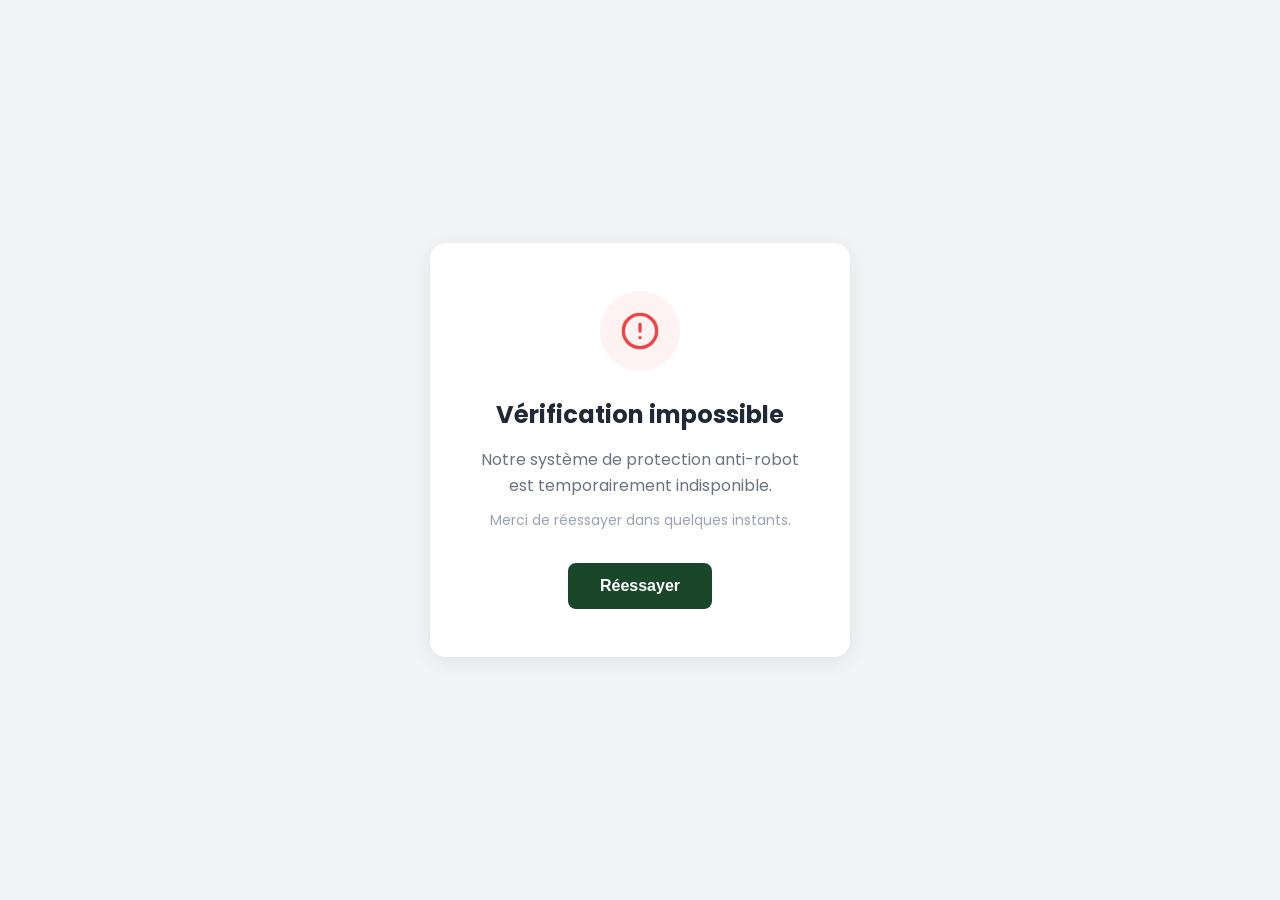
==== commit 5d2a3d4b: "deploy: Ismail731404/adfas@d81fdd71ce7d3d98595d3cc436f21e9558a3e94c" ====
--- a/index.html
+++ b/index.html
@@ -1,4 +1,4 @@
-<!DOCTYPE html><!--Ei_bxu69X8akkgzO_MFkS--><html lang="fr" class="playfair_display_b4a7e726-module__pFSNSa__variable poppins_3e157e41-module__euozaW__variable"><head><meta charSet="utf-8"/><meta name="viewport" content="width=device-width, initial-scale=1"/><link rel="preload" href="/_next/static/media/2a65768255d6b625-s.p.d19752fb.woff2" as="font" crossorigin="" type="font/woff2"/><link rel="preload" href="/_next/static/media/47fe1b7cd6e6ed85-s.p.855a563b.woff2" as="font" crossorigin="" type="font/woff2"/><link rel="preload" href="/_next/static/media/8e6fa89aa22d24ec-s.p.3aec397d.woff2" as="font" crossorigin="" type="font/woff2"/><link rel="preload" href="/_next/static/media/a218039a3287bcfd-s.p.4a23d71b.woff2" as="font" crossorigin="" type="font/woff2"/><link rel="preload" href="/_next/static/media/c875c6f5d3e977ac-s.p.80fc2c9e.woff2" as="font" crossorigin="" type="font/woff2"/><link rel="preload" href="/_next/static/media/e2334d715941921e-s.p.d82a9aff.woff2" as="font" crossorigin="" type="font/woff2"/><link rel="stylesheet" href="/_next/static/chunks/2af0fd96972ddc13.css" data-precedence="next"/><link rel="preload" as="script" fetchPriority="low" href="/_next/static/chunks/475fa0f5a019bf38.js"/><script src="/_next/static/chunks/8a8ef77865bda9e6.js" async=""></script><script src="/_next/static/chunks/652ad0aa26265c47.js" async=""></script><script src="/_next/static/chunks/023d923a37d494fc.js" async=""></script><script src="/_next/static/chunks/turbopack-01e0362698073b89.js" async=""></script><script src="/_next/static/chunks/fbb28ce577b6c110.js" async=""></script><script src="/_next/static/chunks/7c6d170cc0348310.js" async=""></script><script src="/_next/static/chunks/ff1a16fafef87110.js" async=""></script><script src="/_next/static/chunks/247eb132b7f7b574.js" async=""></script><script src="/_next/static/chunks/f946dab2b386fad0.js" async=""></script><script src="/_next/static/chunks/c0500eee7579ecd9.js" async=""></script><script src="/_next/static/chunks/d49e3f3f497323b3.js" async=""></script><script src="/_next/static/chunks/88f061c61e963c85.js" async=""></script><meta name="next-size-adjust" content=""/><title>ADFAS - Association Djiboutienne de France pour l&#x27;Amitié et la Solidarité</title><meta name="description" content="ADFAS est une association humanitaire et socio-culturelle œuvrant pour renforcer les liens entre la France et Djibouti. Découvrez nos projets, événements et rejoignez-nous !"/><meta name="author" content="ADFAS"/><meta name="keywords" content="ADFAS,Djibouti,France,association,humanitaire,solidarité,culture djiboutienne,franco-djiboutien"/><meta property="og:title" content="ADFAS - Association Djiboutienne de France pour l&#x27;Amitié et la Solidarité"/><meta property="og:description" content="Association humanitaire et socio-culturelle pour renforcer les liens entre la France et Djibouti."/><meta property="og:url" content="https://adfas.fr/"/><meta property="og:site_name" content="ADFAS"/><meta property="og:locale" content="fr_FR"/><meta property="og:type" content="website"/><meta name="twitter:card" content="summary"/><meta name="twitter:title" content="ADFAS - Association Djiboutienne de France pour l&#x27;Amitié et la Solidarité"/><meta name="twitter:description" content="Association humanitaire et socio-culturelle pour renforcer les liens entre la France et Djibouti."/><script src="/_next/static/chunks/a6dad97d9634a72d.js" noModule=""></script></head><body><div hidden=""><!--$--><!--/$--></div><style data-emotion="css-global d9f7e2">html{-webkit-font-smoothing:antialiased;-moz-osx-font-smoothing:grayscale;box-sizing:border-box;-webkit-text-size-adjust:100%;}*,*::before,*::after{box-sizing:inherit;}strong,b{font-weight:700;}body{margin:0;color:#1a1a1a;font-family:'Poppins',sans-serif;font-size:1rem;line-height:1.7;font-weight:400;background-color:#faf9f6;}@media print{body{background-color:#fff;}}body::backdrop{background-color:#faf9f6;}</style><div style="min-height:100vh;background-color:#1a472a;display:flex;align-items:center;justify-content:center;flex-direction:column;gap:16px;padding:24px"><style>
+<!DOCTYPE html><html lang="fr" class="playfair_display_b4a7e726-module__pFSNSa__variable poppins_3e157e41-module__euozaW__variable"><head><meta charSet="utf-8"/><meta name="viewport" content="width=device-width, initial-scale=1"/><link rel="preload" href="/_next/static/media/2a65768255d6b625-s.p.14by5b4al-y~f.woff2" as="font" crossorigin="" type="font/woff2"/><link rel="preload" href="/_next/static/media/47fe1b7cd6e6ed85-s.p.0~mcdl10zdfb3.woff2" as="font" crossorigin="" type="font/woff2"/><link rel="preload" href="/_next/static/media/8e6fa89aa22d24ec-s.p.0uvzar8hswo3p.woff2" as="font" crossorigin="" type="font/woff2"/><link rel="preload" href="/_next/static/media/a218039a3287bcfd-s.p.17-1enzs_j91b.woff2" as="font" crossorigin="" type="font/woff2"/><link rel="preload" href="/_next/static/media/c875c6f5d3e977ac-s.p.0g_ng0t~d_b9n.woff2" as="font" crossorigin="" type="font/woff2"/><link rel="preload" href="/_next/static/media/e2334d715941921e-s.p.12skym0rqknxy.woff2" as="font" crossorigin="" type="font/woff2"/><link rel="stylesheet" href="/_next/static/chunks/0axq3yji9ohmw.css" data-precedence="next"/><link rel="preload" as="script" fetchPriority="low" href="/_next/static/chunks/115dplafwys-z.js"/><script src="/_next/static/chunks/0pqt~8bl3ukh4.js" async=""></script><script src="/_next/static/chunks/0h4bq73pogmtb.js" async=""></script><script src="/_next/static/chunks/0174xh3wfsjm1.js" async=""></script><script src="/_next/static/chunks/turbopack-0t.w8w~z7qt~p.js" async=""></script><script src="/_next/static/chunks/10mfhls..o9g..js" async=""></script><script src="/_next/static/chunks/0ipnnmcxmnsu4.js" async=""></script><script src="/_next/static/chunks/0d3shmwh5_nmn.js" async=""></script><script src="/_next/static/chunks/0lthu6f9itkjz.js" async=""></script><script src="/_next/static/chunks/0u5ww4yxhkc1k.js" async=""></script><script src="/_next/static/chunks/03zxqmv8tk_b7.js" async=""></script><script src="/_next/static/chunks/03vr8ut5l9ef~.js" async=""></script><meta name="next-size-adjust" content=""/><title>ADFAS - Association Djiboutienne de France pour l&#x27;Amitié et la Solidarité</title><meta name="description" content="ADFAS est une association humanitaire et socio-culturelle œuvrant pour renforcer les liens entre la France et Djibouti. Découvrez nos projets, événements et rejoignez-nous !"/><meta name="author" content="ADFAS"/><meta name="keywords" content="ADFAS,Djibouti,France,association,humanitaire,solidarité,culture djiboutienne,franco-djiboutien"/><meta property="og:title" content="ADFAS - Association Djiboutienne de France pour l&#x27;Amitié et la Solidarité"/><meta property="og:description" content="Association humanitaire et socio-culturelle pour renforcer les liens entre la France et Djibouti."/><meta property="og:url" content="https://adfas.fr/"/><meta property="og:site_name" content="ADFAS"/><meta property="og:locale" content="fr_FR"/><meta property="og:type" content="website"/><meta name="twitter:card" content="summary"/><meta name="twitter:title" content="ADFAS - Association Djiboutienne de France pour l&#x27;Amitié et la Solidarité"/><meta name="twitter:description" content="Association humanitaire et socio-culturelle pour renforcer les liens entre la France et Djibouti."/><script src="/_next/static/chunks/03~yq9q893hmn.js" noModule=""></script></head><body><div hidden=""><!--$--><!--/$--></div><style data-emotion="css-global d9f7e2">html{-webkit-font-smoothing:antialiased;-moz-osx-font-smoothing:grayscale;box-sizing:border-box;-webkit-text-size-adjust:100%;}*,*::before,*::after{box-sizing:inherit;}strong,b{font-weight:700;}body{margin:0;color:#1a1a1a;font-family:'Poppins',sans-serif;font-size:1rem;line-height:1.7;font-weight:400;background-color:#faf9f6;}@media print{body{background-color:#fff;}}body::backdrop{background-color:#faf9f6;}</style><div style="min-height:100vh;background-color:#1a472a;display:flex;align-items:center;justify-content:center;flex-direction:column;gap:16px;padding:24px"><style>
           @keyframes spin { to { transform: rotate(360deg); } }
           @keyframes pulse { 0%, 100% { opacity: 1; } 50% { opacity: 0.6; } }
-        </style><div style="width:56px;height:56px;border:4px solid rgba(255,255,255,0.3);border-top:4px solid #fff;border-radius:50%;animation:spin 0.8s linear infinite"></div><p style="color:#fff;font-size:18px;font-weight:600;margin:0">Vérification de sécurité</p><p style="color:rgba(255,255,255,0.85);font-size:14px;font-weight:400;margin:0;animation:pulse 1.5s ease-in-out infinite;text-align:center">Nous vérifions que vous n&#x27;êtes pas un robot...</p></div><script src="/_next/static/chunks/475fa0f5a019bf38.js" id="_R_" async=""></script><script>(self.__next_f=self.__next_f||[]).push([0])</script><script>self.__next_f.push([1,"1:\"$Sreact.fragment\"\n2:I[63085,[\"/_next/static/chunks/fbb28ce577b6c110.js\",\"/_next/static/chunks/7c6d170cc0348310.js\"],\"AdfasThemeProvider\"]\n3:I[52516,[\"/_next/static/chunks/fbb28ce577b6c110.js\",\"/_next/static/chunks/7c6d170cc0348310.js\"],\"default\"]\n4:I[39756,[\"/_next/static/chunks/ff1a16fafef87110.js\",\"/_next/static/chunks/247eb132b7f7b574.js\"],\"default\"]\n5:I[37457,[\"/_next/static/chunks/ff1a16fafef87110.js\",\"/_next/static/chunks/247eb132b7f7b574.js\"],\"default\"]\n6:I[19646,[\"/_next/static/chunks/fbb28ce577b6c110.js\",\"/_next/static/chunks/7c6d170cc0348310.js\",\"/_next/static/chunks/ff1a16fafef87110.js\",\"/_next/static/chunks/f946dab2b386fad0.js\"],\"default\"]\n7:I[614,[\"/_next/static/chunks/fbb28ce577b6c110.js\",\"/_next/static/chunks/7c6d170cc0348310.js\",\"/_next/static/chunks/ff1a16fafef87110.js\",\"/_next/static/chunks/f946dab2b386fad0.js\"],\"default\"]\n8:I[26863,[\"/_next/static/chunks/fbb28ce577b6c110.js\",\"/_next/static/chunks/7c6d170cc0348310.js\",\"/_next/static/chunks/ff1a16fafef87110.js\",\"/_next/static/chunks/f946dab2b386fad0.js\"],\"default\"]\n9:I[22016,[\"/_next/static/chunks/fbb28ce577b6c110.js\",\"/_next/static/chunks/7c6d170cc0348310.js\",\"/_next/static/chunks/ff1a16fafef87110.js\",\"/_next/static/chunks/f946dab2b386fad0.js\"],\"\"]\na:I[36807,[\"/_next/static/chunks/fbb28ce577b6c110.js\",\"/_next/static/chunks/7c6d170cc0348310.js\",\"/_next/static/chunks/ff1a16fafef87110.js\",\"/_next/static/chunks/f946dab2b386fad0.js\"],\"default\"]\nb:I[46153,[\"/_next/static/chunks/fbb28ce577b6c110.js\",\"/_next/static/chunks/7c6d170cc0348310.js\",\"/_next/static/chunks/c0500eee7579ecd9.js\",\"/_next/static/chunks/d49e3f3f497323b3.js\",\"/_next/static/chunks/88f061c61e963c85.js\"],\"default\"]\nc:I[97367,[\"/_next/static/chunks/ff1a16fafef87110.js\",\"/_next/static/chunks/247eb132b7f7b574.js\"],\"OutletBoundary\"]\nd:\"$Sreact.suspense\"\nf:I[97367,[\"/_next/static/chunks/ff1a16fafef87110.js\",\"/_next/static/chunks/247eb132b7f7b574.js\"],\"ViewportBoundary\"]\n11:I[97367,[\"/_next/static/chunks/ff1a16fafef87110.js\",\"/_next/static/chunks/247eb132b7f7b574.js\"],\"MetadataBoundary\"]\n13:I[68027,[\"/_next/static/chunks/ff1a16fafef87110.js\",\"/_next/static/chunks/247eb132b7f7b574.js\"],\"default\"]\n:HL[\"/_next/static/chunks/2af0fd96972ddc13.css\",\"style\"]\n:HL[\"/_next/static/media/2a65768255d6b625-s.p.d19752fb.woff2\",\"font\",{\"crossOrigin\":\"\",\"type\":\"font/woff2\"}]\n:HL[\"/_next/static/media/47fe1b7cd6e6ed85-s.p.855a563b.woff2\",\"font\",{\"crossOrigin\":\"\",\"type\":\"font/woff2\"}]\n:HL[\"/_next/static/media/8e6fa89aa22d24ec-s.p.3aec397d.woff2\",\"font\",{\"crossOrigin\":\"\",\"type\":\"font/woff2\"}]\n:HL[\"/_next/static/media/a218039a3287bcfd-s.p.4a23d71b.woff2\",\"font\",{\"crossOrigin\":\"\",\"type\":\"font/woff2\"}]\n:HL[\"/_next/static/media/c875c6f5d3e977ac-s.p.80fc2c9e.woff2\",\"font\",{\"crossOrigin\":\"\",\"type\":\"font/woff2\"}]\n:HL[\"/_next/static/media/e2334d715941921e-s.p.d82a9aff.woff2\",\"font\",{\"crossOrigin\":\"\",\"type\":\"font/woff2\"}]\n"])</script><script>self.__next_f.push([1,"0:{\"P\":null,\"b\":\"Ei_bxu69X8akkgzO-MFkS\",\"c\":[\"\",\"\"],\"q\":\"\",\"i\":false,\"f\":[[[\"\",{\"children\":[\"__PAGE__\",{}]},\"$undefined\",\"$undefined\",true],[[\"$\",\"$1\",\"c\",{\"children\":[[[\"$\",\"link\",\"0\",{\"rel\":\"stylesheet\",\"href\":\"/_next/static/chunks/2af0fd96972ddc13.css\",\"precedence\":\"next\",\"crossOrigin\":\"$undefined\",\"nonce\":\"$undefined\"}],[\"$\",\"script\",\"script-0\",{\"src\":\"/_next/static/chunks/fbb28ce577b6c110.js\",\"async\":true,\"nonce\":\"$undefined\"}],[\"$\",\"script\",\"script-1\",{\"src\":\"/_next/static/chunks/7c6d170cc0348310.js\",\"async\":true,\"nonce\":\"$undefined\"}]],[\"$\",\"html\",null,{\"lang\":\"fr\",\"className\":\"playfair_display_b4a7e726-module__pFSNSa__variable poppins_3e157e41-module__euozaW__variable\",\"suppressHydrationWarning\":true,\"children\":[\"$\",\"body\",null,{\"suppressHydrationWarning\":true,\"children\":[\"$\",\"$L2\",null,{\"children\":[\"$\",\"$L3\",null,{\"children\":[\"$\",\"$L4\",null,{\"parallelRouterKey\":\"children\",\"error\":\"$undefined\",\"errorStyles\":\"$undefined\",\"errorScripts\":\"$undefined\",\"template\":[\"$\",\"$L5\",null,{}],\"templateStyles\":\"$undefined\",\"templateScripts\":\"$undefined\",\"notFound\":[[\"$\",\"$L6\",null,{\"component\":\"main\",\"sx\":{\"alignItems\":\"center\",\"display\":\"flex\",\"justifyContent\":\"center\",\"minHeight\":\"100%\"},\"children\":[\"$\",\"$L7\",null,{\"spacing\":3,\"sx\":{\"alignItems\":\"center\",\"maxWidth\":\"md\"},\"children\":[[\"$\",\"$L6\",null,{\"children\":[\"$\",\"$L6\",null,{\"component\":\"img\",\"alt\":\"Under development\",\"src\":\"/assets/error-404.png\",\"sx\":{\"display\":\"inline-block\",\"height\":\"auto\",\"maxWidth\":\"100%\",\"width\":\"400px\"}}]}],[\"$\",\"$L8\",null,{\"variant\":\"h3\",\"sx\":{\"textAlign\":\"center\"},\"children\":\"404: The page you are looking for isn't here\"}],[\"$\",\"$L8\",null,{\"color\":\"text.secondary\",\"variant\":\"body1\",\"sx\":{\"textAlign\":\"center\"},\"children\":\"You either tried some shady route or you came here by mistake. Whichever it is, try using the navigation\"}],[\"$\",\"$L9\",null,{\"href\":\"/\",\"passHref\":true,\"children\":[\"$\",\"$La\",null,{\"startIcon\":[\"$\",\"svg\",null,{\"ref\":\"$undefined\",\"xmlns\":\"http://www.w3.org/2000/svg\",\"width\":\"1em\",\"height\":\"1em\",\"fill\":\"currentColor\",\"viewBox\":\"0 0 256 256\",\"transform\":\"$undefined\",\"children\":[false,\"$undefined\",[\"$\",\"path\",null,{\"d\":\"M224,128a8,8,0,0,1-8,8H59.31l58.35,58.34a8,8,0,0,1-11.32,11.32l-72-72a8,8,0,0,1,0-11.32l72-72a8,8,0,0,1,11.32,11.32L59.31,120H216A8,8,0,0,1,224,128Z\"}]]}],\"variant\":\"contained\",\"children\":\"Go back to home\"}]}]]}]}],[]],\"forbidden\":\"$undefined\",\"unauthorized\":\"$undefined\"}]}]}]}]}]]}],{\"children\":[[\"$\",\"$1\",\"c\",{\"children\":[[\"$\",\"$Lb\",null,{}],[[\"$\",\"script\",\"script-0\",{\"src\":\"/_next/static/chunks/c0500eee7579ecd9.js\",\"async\":true,\"nonce\":\"$undefined\"}],[\"$\",\"script\",\"script-1\",{\"src\":\"/_next/static/chunks/d49e3f3f497323b3.js\",\"async\":true,\"nonce\":\"$undefined\"}],[\"$\",\"script\",\"script-2\",{\"src\":\"/_next/static/chunks/88f061c61e963c85.js\",\"async\":true,\"nonce\":\"$undefined\"}]],[\"$\",\"$Lc\",null,{\"children\":[\"$\",\"$d\",null,{\"name\":\"Next.MetadataOutlet\",\"children\":\"$@e\"}]}]]}],{},null,false,false]},null,false,false],[\"$\",\"$1\",\"h\",{\"children\":[null,[\"$\",\"$Lf\",null,{\"children\":\"$@10\"}],[\"$\",\"div\",null,{\"hidden\":true,\"children\":[\"$\",\"$L11\",null,{\"children\":[\"$\",\"$d\",null,{\"name\":\"Next.Metadata\",\"children\":\"$@12\"}]}]}],[\"$\",\"meta\",null,{\"name\":\"next-size-adjust\",\"content\":\"\"}]]}],false]],\"m\":\"$undefined\",\"G\":[\"$13\",[]],\"S\":true}\n"])</script><script>self.__next_f.push([1,"10:[[\"$\",\"meta\",\"0\",{\"charSet\":\"utf-8\"}],[\"$\",\"meta\",\"1\",{\"name\":\"viewport\",\"content\":\"width=device-width, initial-scale=1\"}]]\n"])</script><script>self.__next_f.push([1,"12:[[\"$\",\"title\",\"0\",{\"children\":\"ADFAS - Association Djiboutienne de France pour l'Amitié et la Solidarité\"}],[\"$\",\"meta\",\"1\",{\"name\":\"description\",\"content\":\"ADFAS est une association humanitaire et socio-culturelle œuvrant pour renforcer les liens entre la France et Djibouti. Découvrez nos projets, événements et rejoignez-nous !\"}],[\"$\",\"meta\",\"2\",{\"name\":\"author\",\"content\":\"ADFAS\"}],[\"$\",\"meta\",\"3\",{\"name\":\"keywords\",\"content\":\"ADFAS,Djibouti,France,association,humanitaire,solidarité,culture djiboutienne,franco-djiboutien\"}],[\"$\",\"meta\",\"4\",{\"property\":\"og:title\",\"content\":\"ADFAS - Association Djiboutienne de France pour l'Amitié et la Solidarité\"}],[\"$\",\"meta\",\"5\",{\"property\":\"og:description\",\"content\":\"Association humanitaire et socio-culturelle pour renforcer les liens entre la France et Djibouti.\"}],[\"$\",\"meta\",\"6\",{\"property\":\"og:url\",\"content\":\"https://adfas.fr/\"}],[\"$\",\"meta\",\"7\",{\"property\":\"og:site_name\",\"content\":\"ADFAS\"}],[\"$\",\"meta\",\"8\",{\"property\":\"og:locale\",\"content\":\"fr_FR\"}],[\"$\",\"meta\",\"9\",{\"property\":\"og:type\",\"content\":\"website\"}],[\"$\",\"meta\",\"10\",{\"name\":\"twitter:card\",\"content\":\"summary\"}],[\"$\",\"meta\",\"11\",{\"name\":\"twitter:title\",\"content\":\"ADFAS - Association Djiboutienne de France pour l'Amitié et la Solidarité\"}],[\"$\",\"meta\",\"12\",{\"name\":\"twitter:description\",\"content\":\"Association humanitaire et socio-culturelle pour renforcer les liens entre la France et Djibouti.\"}]]\n"])</script><script>self.__next_f.push([1,"e:null\n"])</script></body></html>+        </style><div style="width:56px;height:56px;border:4px solid rgba(255,255,255,0.3);border-top:4px solid #fff;border-radius:50%;animation:spin 0.8s linear infinite"></div><p style="color:#fff;font-size:18px;font-weight:600;margin:0">Vérification de sécurité</p><p style="color:rgba(255,255,255,0.85);font-size:14px;font-weight:400;margin:0;animation:pulse 1.5s ease-in-out infinite;text-align:center">Nous vérifions que vous n&#x27;êtes pas un robot...</p></div><script src="/_next/static/chunks/115dplafwys-z.js" id="_R_" async=""></script><script>(self.__next_f=self.__next_f||[]).push([0])</script><script>self.__next_f.push([1,"1:\"$Sreact.fragment\"\n2:I[63085,[\"/_next/static/chunks/10mfhls..o9g..js\",\"/_next/static/chunks/0ipnnmcxmnsu4.js\",\"/_next/static/chunks/0d3shmwh5_nmn.js\"],\"AdfasThemeProvider\"]\n3:I[52516,[\"/_next/static/chunks/10mfhls..o9g..js\",\"/_next/static/chunks/0ipnnmcxmnsu4.js\",\"/_next/static/chunks/0d3shmwh5_nmn.js\"],\"default\"]\n4:I[39756,[\"/_next/static/chunks/10mfhls..o9g..js\",\"/_next/static/chunks/0ipnnmcxmnsu4.js\",\"/_next/static/chunks/0d3shmwh5_nmn.js\"],\"default\"]\n5:I[37457,[\"/_next/static/chunks/10mfhls..o9g..js\",\"/_next/static/chunks/0ipnnmcxmnsu4.js\",\"/_next/static/chunks/0d3shmwh5_nmn.js\"],\"default\"]\n6:I[19646,[\"/_next/static/chunks/10mfhls..o9g..js\",\"/_next/static/chunks/0ipnnmcxmnsu4.js\",\"/_next/static/chunks/0d3shmwh5_nmn.js\",\"/_next/static/chunks/0lthu6f9itkjz.js\"],\"default\"]\n7:I[614,[\"/_next/static/chunks/10mfhls..o9g..js\",\"/_next/static/chunks/0ipnnmcxmnsu4.js\",\"/_next/static/chunks/0d3shmwh5_nmn.js\",\"/_next/static/chunks/0lthu6f9itkjz.js\"],\"default\"]\n8:I[26863,[\"/_next/static/chunks/10mfhls..o9g..js\",\"/_next/static/chunks/0ipnnmcxmnsu4.js\",\"/_next/static/chunks/0d3shmwh5_nmn.js\",\"/_next/static/chunks/0lthu6f9itkjz.js\"],\"default\"]\n9:I[22016,[\"/_next/static/chunks/10mfhls..o9g..js\",\"/_next/static/chunks/0ipnnmcxmnsu4.js\",\"/_next/static/chunks/0d3shmwh5_nmn.js\",\"/_next/static/chunks/0lthu6f9itkjz.js\"],\"\"]\na:I[36807,[\"/_next/static/chunks/10mfhls..o9g..js\",\"/_next/static/chunks/0ipnnmcxmnsu4.js\",\"/_next/static/chunks/0d3shmwh5_nmn.js\",\"/_next/static/chunks/0lthu6f9itkjz.js\"],\"default\"]\nb:I[46153,[\"/_next/static/chunks/10mfhls..o9g..js\",\"/_next/static/chunks/0ipnnmcxmnsu4.js\",\"/_next/static/chunks/0d3shmwh5_nmn.js\",\"/_next/static/chunks/0u5ww4yxhkc1k.js\",\"/_next/static/chunks/03zxqmv8tk_b7.js\",\"/_next/static/chunks/03vr8ut5l9ef~.js\"],\"default\"]\nc:I[97367,[\"/_next/static/chunks/10mfhls..o9g..js\",\"/_next/static/chunks/0ipnnmcxmnsu4.js\",\"/_next/static/chunks/0d3shmwh5_nmn.js\"],\"OutletBoundary\"]\nd:\"$Sreact.suspense\"\nf:I[97367,[\"/_next/static/chunks/10mfhls..o9g..js\",\"/_next/static/chunks/0ipnnmcxmnsu4.js\",\"/_next/static/chunks/0d3shmwh5_nmn.js\"],\"ViewportBoundary\"]\n11:I[97367,[\"/_next/static/chunks/10mfhls..o9g..js\",\"/_next/static/chunks/0ipnnmcxmnsu4.js\",\"/_next/static/chunks/0d3shmwh5_nmn.js\"],\"MetadataBoundary\"]\n13:I[68027,[\"/_next/static/chunks/10mfhls..o9g..js\",\"/_next/static/chunks/0ipnnmcxmnsu4.js\",\"/_next/static/chunks/0d3shmwh5_nmn.js\"],\"default\",1]\n:HL[\"/_next/static/chunks/0axq3yji9ohmw.css\",\"style\"]\n:HL[\"/_next/static/media/2a65768255d6b625-s.p.14by5b4al-y~f.woff2\",\"font\",{\"crossOrigin\":\"\",\"type\":\"font/woff2\"}]\n:HL[\"/_next/static/media/47fe1b7cd6e6ed85-s.p.0~mcdl10zdfb3.woff2\",\"font\",{\"crossOrigin\":\"\",\"type\":\"font/woff2\"}]\n:HL[\"/_next/static/media/8e6fa89aa22d24ec-s.p.0uvzar8hswo3p.woff2\",\"font\",{\"crossOrigin\":\"\",\"type\":\"font/woff2\"}]\n:HL[\"/_next/static/media/a218039a3287bcfd-s.p.17-1enzs_j91b.woff2\",\"font\",{\"crossOrigin\":\"\",\"type\":\"font/woff2\"}]\n:HL[\"/_next/static/media/c875c6f5d3e977ac-s.p.0g_ng0t~d_b9n.woff2\",\"font\",{\"crossOrigin\":\"\",\"type\":\"font/woff2\"}]\n:HL[\"/_next/static/media/e2334d715941921e-s.p.12skym0rqknxy.woff2\",\"font\",{\"crossOrigin\":\"\",\"type\":\"font/woff2\"}]\n"])</script><script>self.__next_f.push([1,"0:{\"P\":null,\"c\":[\"\",\"\"],\"q\":\"\",\"i\":false,\"f\":[[[\"\",{\"children\":[\"__PAGE__\",{}]},\"$undefined\",\"$undefined\",16],[[\"$\",\"$1\",\"c\",{\"children\":[[[\"$\",\"link\",\"0\",{\"rel\":\"stylesheet\",\"href\":\"/_next/static/chunks/0axq3yji9ohmw.css\",\"precedence\":\"next\",\"crossOrigin\":\"$undefined\",\"nonce\":\"$undefined\"}],[\"$\",\"script\",\"script-0\",{\"src\":\"/_next/static/chunks/10mfhls..o9g..js\",\"async\":true,\"nonce\":\"$undefined\"}],[\"$\",\"script\",\"script-1\",{\"src\":\"/_next/static/chunks/0ipnnmcxmnsu4.js\",\"async\":true,\"nonce\":\"$undefined\"}],[\"$\",\"script\",\"script-2\",{\"src\":\"/_next/static/chunks/0d3shmwh5_nmn.js\",\"async\":true,\"nonce\":\"$undefined\"}]],[\"$\",\"html\",null,{\"lang\":\"fr\",\"className\":\"playfair_display_b4a7e726-module__pFSNSa__variable poppins_3e157e41-module__euozaW__variable\",\"suppressHydrationWarning\":true,\"children\":[\"$\",\"body\",null,{\"suppressHydrationWarning\":true,\"children\":[\"$\",\"$L2\",null,{\"children\":[\"$\",\"$L3\",null,{\"children\":[\"$\",\"$L4\",null,{\"parallelRouterKey\":\"children\",\"error\":\"$undefined\",\"errorStyles\":\"$undefined\",\"errorScripts\":\"$undefined\",\"template\":[\"$\",\"$L5\",null,{}],\"templateStyles\":\"$undefined\",\"templateScripts\":\"$undefined\",\"notFound\":[[\"$\",\"$L6\",null,{\"component\":\"main\",\"sx\":{\"alignItems\":\"center\",\"display\":\"flex\",\"justifyContent\":\"center\",\"minHeight\":\"100%\"},\"children\":[\"$\",\"$L7\",null,{\"spacing\":3,\"sx\":{\"alignItems\":\"center\",\"maxWidth\":\"md\"},\"children\":[[\"$\",\"$L6\",null,{\"children\":[\"$\",\"$L6\",null,{\"component\":\"img\",\"alt\":\"Under development\",\"src\":\"/assets/error-404.png\",\"sx\":{\"display\":\"inline-block\",\"height\":\"auto\",\"maxWidth\":\"100%\",\"width\":\"400px\"}}]}],[\"$\",\"$L8\",null,{\"variant\":\"h3\",\"sx\":{\"textAlign\":\"center\"},\"children\":\"404: The page you are looking for isn't here\"}],[\"$\",\"$L8\",null,{\"color\":\"text.secondary\",\"variant\":\"body1\",\"sx\":{\"textAlign\":\"center\"},\"children\":\"You either tried some shady route or you came here by mistake. Whichever it is, try using the navigation\"}],[\"$\",\"$L9\",null,{\"href\":\"/\",\"passHref\":true,\"children\":[\"$\",\"$La\",null,{\"startIcon\":[\"$\",\"svg\",null,{\"ref\":\"$undefined\",\"xmlns\":\"http://www.w3.org/2000/svg\",\"width\":\"1em\",\"height\":\"1em\",\"fill\":\"currentColor\",\"viewBox\":\"0 0 256 256\",\"transform\":\"$undefined\",\"children\":[false,\"$undefined\",[\"$\",\"path\",null,{\"d\":\"M224,128a8,8,0,0,1-8,8H59.31l58.35,58.34a8,8,0,0,1-11.32,11.32l-72-72a8,8,0,0,1,0-11.32l72-72a8,8,0,0,1,11.32,11.32L59.31,120H216A8,8,0,0,1,224,128Z\"}]]}],\"variant\":\"contained\",\"children\":\"Go back to home\"}]}]]}]}],[]],\"forbidden\":\"$undefined\",\"unauthorized\":\"$undefined\"}]}]}]}]}]]}],{\"children\":[[\"$\",\"$1\",\"c\",{\"children\":[[\"$\",\"$Lb\",null,{}],[[\"$\",\"script\",\"script-0\",{\"src\":\"/_next/static/chunks/0u5ww4yxhkc1k.js\",\"async\":true,\"nonce\":\"$undefined\"}],[\"$\",\"script\",\"script-1\",{\"src\":\"/_next/static/chunks/03zxqmv8tk_b7.js\",\"async\":true,\"nonce\":\"$undefined\"}],[\"$\",\"script\",\"script-2\",{\"src\":\"/_next/static/chunks/03vr8ut5l9ef~.js\",\"async\":true,\"nonce\":\"$undefined\"}]],[\"$\",\"$Lc\",null,{\"children\":[\"$\",\"$d\",null,{\"name\":\"Next.MetadataOutlet\",\"children\":\"$@e\"}]}]]}],{},null,false,null]},null,false,null],[\"$\",\"$1\",\"h\",{\"children\":[null,[\"$\",\"$Lf\",null,{\"children\":\"$L10\"}],[\"$\",\"div\",null,{\"hidden\":true,\"children\":[\"$\",\"$L11\",null,{\"children\":[\"$\",\"$d\",null,{\"name\":\"Next.Metadata\",\"children\":\"$L12\"}]}]}],[\"$\",\"meta\",null,{\"name\":\"next-size-adjust\",\"content\":\"\"}]]}],false]],\"m\":\"$undefined\",\"G\":[\"$13\",[[\"$\",\"link\",\"0\",{\"rel\":\"stylesheet\",\"href\":\"/_next/static/chunks/0axq3yji9ohmw.css\",\"precedence\":\"next\",\"crossOrigin\":\"$undefined\",\"nonce\":\"$undefined\"}]]],\"S\":true,\"h\":null,\"s\":\"$undefined\",\"l\":\"$undefined\",\"p\":\"$undefined\",\"d\":\"$undefined\",\"b\":\"tdgGK2s61P150AZq6dtBG\"}\n"])</script><script>self.__next_f.push([1,"10:[[\"$\",\"meta\",\"0\",{\"charSet\":\"utf-8\"}],[\"$\",\"meta\",\"1\",{\"name\":\"viewport\",\"content\":\"width=device-width, initial-scale=1\"}]]\n"])</script><script>self.__next_f.push([1,"e:null\n"])</script><script>self.__next_f.push([1,"12:[[\"$\",\"title\",\"0\",{\"children\":\"ADFAS - Association Djiboutienne de France pour l'Amitié et la Solidarité\"}],[\"$\",\"meta\",\"1\",{\"name\":\"description\",\"content\":\"ADFAS est une association humanitaire et socio-culturelle œuvrant pour renforcer les liens entre la France et Djibouti. Découvrez nos projets, événements et rejoignez-nous !\"}],[\"$\",\"meta\",\"2\",{\"name\":\"author\",\"content\":\"ADFAS\"}],[\"$\",\"meta\",\"3\",{\"name\":\"keywords\",\"content\":\"ADFAS,Djibouti,France,association,humanitaire,solidarité,culture djiboutienne,franco-djiboutien\"}],[\"$\",\"meta\",\"4\",{\"property\":\"og:title\",\"content\":\"ADFAS - Association Djiboutienne de France pour l'Amitié et la Solidarité\"}],[\"$\",\"meta\",\"5\",{\"property\":\"og:description\",\"content\":\"Association humanitaire et socio-culturelle pour renforcer les liens entre la France et Djibouti.\"}],[\"$\",\"meta\",\"6\",{\"property\":\"og:url\",\"content\":\"https://adfas.fr/\"}],[\"$\",\"meta\",\"7\",{\"property\":\"og:site_name\",\"content\":\"ADFAS\"}],[\"$\",\"meta\",\"8\",{\"property\":\"og:locale\",\"content\":\"fr_FR\"}],[\"$\",\"meta\",\"9\",{\"property\":\"og:type\",\"content\":\"website\"}],[\"$\",\"meta\",\"10\",{\"name\":\"twitter:card\",\"content\":\"summary\"}],[\"$\",\"meta\",\"11\",{\"name\":\"twitter:title\",\"content\":\"ADFAS - Association Djiboutienne de France pour l'Amitié et la Solidarité\"}],[\"$\",\"meta\",\"12\",{\"name\":\"twitter:description\",\"content\":\"Association humanitaire et socio-culturelle pour renforcer les liens entre la France et Djibouti.\"}]]\n"])</script></body></html>
--- a/_next/static/chunks/0axq3yji9ohmw.css
+++ b/_next/static/chunks/0axq3yji9ohmw.css
@@ -0,0 +1,2 @@
+@font-face{font-family:Playfair Display;font-style:normal;font-weight:400 900;font-display:swap;src:url(../media/65c558afe41e89d6-s.113htgw8u-emy.woff2)format("woff2");unicode-range:U+301,U+400-45F,U+490-491,U+4B0-4B1,U+2116}@font-face{font-family:Playfair Display;font-style:normal;font-weight:400 900;font-display:swap;src:url(../media/14e23f9b59180572-s.08.c8psu~gif9.woff2)format("woff2");unicode-range:U+102-103,U+110-111,U+128-129,U+168-169,U+1A0-1A1,U+1AF-1B0,U+300-301,U+303-304,U+308-309,U+323,U+329,U+1EA0-1EF9,U+20AB}@font-face{font-family:Playfair Display;font-style:normal;font-weight:400 900;font-display:swap;src:url(../media/b49b0d9b851e4899-s.0yfy_qj1.2qn0.woff2)format("woff2");unicode-range:U+100-2BA,U+2BD-2C5,U+2C7-2CC,U+2CE-2D7,U+2DD-2FF,U+304,U+308,U+329,U+1D00-1DBF,U+1E00-1E9F,U+1EF2-1EFF,U+2020,U+20A0-20AB,U+20AD-20C0,U+2113,U+2C60-2C7F,U+A720-A7FF}@font-face{font-family:Playfair Display;font-style:normal;font-weight:400 900;font-display:swap;src:url(../media/2a65768255d6b625-s.p.14by5b4al-y~f.woff2)format("woff2");unicode-range:U+??,U+131,U+152-153,U+2BB-2BC,U+2C6,U+2DA,U+2DC,U+304,U+308,U+329,U+2000-206F,U+20AC,U+2122,U+2191,U+2193,U+2212,U+2215,U+FEFF,U+FFFD}@font-face{font-family:Playfair Display Fallback;src:local(Times New Roman);ascent-override:97.25%;descent-override:22.56%;line-gap-override:0.0%;size-adjust:111.26%}.playfair_display_b4a7e726-module__pFSNSa__className{font-family:Playfair Display,Playfair Display Fallback;font-style:normal}.playfair_display_b4a7e726-module__pFSNSa__variable{--font-playfair:"Playfair Display", "Playfair Display Fallback"}
+@font-face{font-family:Poppins;font-style:normal;font-weight:300;font-display:swap;src:url(../media/7e832ad540183e91-s.0pw-43bjt5~5_.woff2)format("woff2");unicode-range:U+900-97F,U+1CD0-1CF9,U+200C-200D,U+20A8,U+20B9,U+20F0,U+25CC,U+A830-A839,U+A8E0-A8FF,U+11B00-11B09}@font-face{font-family:Poppins;font-style:normal;font-weight:300;font-display:swap;src:url(../media/2094fb60fd9c8287-s.13c6n_dh74ayc.woff2)format("woff2");unicode-range:U+100-2BA,U+2BD-2C5,U+2C7-2CC,U+2CE-2D7,U+2DD-2FF,U+304,U+308,U+329,U+1D00-1DBF,U+1E00-1E9F,U+1EF2-1EFF,U+2020,U+20A0-20AB,U+20AD-20C0,U+2113,U+2C60-2C7F,U+A720-A7FF}@font-face{font-family:Poppins;font-style:normal;font-weight:300;font-display:swap;src:url(../media/c875c6f5d3e977ac-s.p.0g_ng0t~d_b9n.woff2)format("woff2");unicode-range:U+??,U+131,U+152-153,U+2BB-2BC,U+2C6,U+2DA,U+2DC,U+304,U+308,U+329,U+2000-206F,U+20AC,U+2122,U+2191,U+2193,U+2212,U+2215,U+FEFF,U+FFFD}@font-face{font-family:Poppins;font-style:normal;font-weight:400;font-display:swap;src:url(../media/41e95f694c5c4549-s.0r1jrq7neqdsq.woff2)format("woff2");unicode-range:U+900-97F,U+1CD0-1CF9,U+200C-200D,U+20A8,U+20B9,U+20F0,U+25CC,U+A830-A839,U+A8E0-A8FF,U+11B00-11B09}@font-face{font-family:Poppins;font-style:normal;font-weight:400;font-display:swap;src:url(../media/6c55a692938ebbbc-s.0g6rbszwfgn9y.woff2)format("woff2");unicode-range:U+100-2BA,U+2BD-2C5,U+2C7-2CC,U+2CE-2D7,U+2DD-2FF,U+304,U+308,U+329,U+1D00-1DBF,U+1E00-1E9F,U+1EF2-1EFF,U+2020,U+20A0-20AB,U+20AD-20C0,U+2113,U+2C60-2C7F,U+A720-A7FF}@font-face{font-family:Poppins;font-style:normal;font-weight:400;font-display:swap;src:url(../media/a218039a3287bcfd-s.p.17-1enzs_j91b.woff2)format("woff2");unicode-range:U+??,U+131,U+152-153,U+2BB-2BC,U+2C6,U+2DA,U+2DC,U+304,U+308,U+329,U+2000-206F,U+20AC,U+2122,U+2191,U+2193,U+2212,U+2215,U+FEFF,U+FFFD}@font-face{font-family:Poppins;font-style:normal;font-weight:500;font-display:swap;src:url(../media/bdc7e24a509eb931-s.0apt5mko2.qn3.woff2)format("woff2");unicode-range:U+900-97F,U+1CD0-1CF9,U+200C-200D,U+20A8,U+20B9,U+20F0,U+25CC,U+A830-A839,U+A8E0-A8FF,U+11B00-11B09}@font-face{font-family:Poppins;font-style:normal;font-weight:500;font-display:swap;src:url(../media/0da9c7f357bd9d4d-s.0ek5sshv8wk3m.woff2)format("woff2");unicode-range:U+100-2BA,U+2BD-2C5,U+2C7-2CC,U+2CE-2D7,U+2DD-2FF,U+304,U+308,U+329,U+1D00-1DBF,U+1E00-1E9F,U+1EF2-1EFF,U+2020,U+20A0-20AB,U+20AD-20C0,U+2113,U+2C60-2C7F,U+A720-A7FF}@font-face{font-family:Poppins;font-style:normal;font-weight:500;font-display:swap;src:url(../media/8e6fa89aa22d24ec-s.p.0uvzar8hswo3p.woff2)format("woff2");unicode-range:U+??,U+131,U+152-153,U+2BB-2BC,U+2C6,U+2DA,U+2DC,U+304,U+308,U+329,U+2000-206F,U+20AC,U+2122,U+2191,U+2193,U+2212,U+2215,U+FEFF,U+FFFD}@font-face{font-family:Poppins;font-style:normal;font-weight:600;font-display:swap;src:url(../media/0a7740363b4d4863-s.1110aazvokzp..woff2)format("woff2");unicode-range:U+900-97F,U+1CD0-1CF9,U+200C-200D,U+20A8,U+20B9,U+20F0,U+25CC,U+A830-A839,U+A8E0-A8FF,U+11B00-11B09}@font-face{font-family:Poppins;font-style:normal;font-weight:600;font-display:swap;src:url(../media/5f9d24ebef5d5292-s.0esuu2f5si~v8.woff2)format("woff2");unicode-range:U+100-2BA,U+2BD-2C5,U+2C7-2CC,U+2CE-2D7,U+2DD-2FF,U+304,U+308,U+329,U+1D00-1DBF,U+1E00-1E9F,U+1EF2-1EFF,U+2020,U+20A0-20AB,U+20AD-20C0,U+2113,U+2C60-2C7F,U+A720-A7FF}@font-face{font-family:Poppins;font-style:normal;font-weight:600;font-display:swap;src:url(../media/e2334d715941921e-s.p.12skym0rqknxy.woff2)format("woff2");unicode-range:U+??,U+131,U+152-153,U+2BB-2BC,U+2C6,U+2DA,U+2DC,U+304,U+308,U+329,U+2000-206F,U+20AC,U+2122,U+2191,U+2193,U+2212,U+2215,U+FEFF,U+FFFD}@font-face{font-family:Poppins;font-style:normal;font-weight:700;font-display:swap;src:url(../media/b53057dbf91a7acf-s.0carvq6u72s58.woff2)format("woff2");unicode-range:U+900-97F,U+1CD0-1CF9,U+200C-200D,U+20A8,U+20B9,U+20F0,U+25CC,U+A830-A839,U+A8E0-A8FF,U+11B00-11B09}@font-face{font-family:Poppins;font-style:normal;font-weight:700;font-display:swap;src:url(../media/798ea22d9983e047-s.106do9xzbuago.woff2)format("woff2");unicode-range:U+100-2BA,U+2BD-2C5,U+2C7-2CC,U+2CE-2D7,U+2DD-2FF,U+304,U+308,U+329,U+1D00-1DBF,U+1E00-1E9F,U+1EF2-1EFF,U+2020,U+20A0-20AB,U+20AD-20C0,U+2113,U+2C60-2C7F,U+A720-A7FF}@font-face{font-family:Poppins;font-style:normal;font-weight:700;font-display:swap;src:url(../media/47fe1b7cd6e6ed85-s.p.0~mcdl10zdfb3.woff2)format("woff2");unicode-range:U+??,U+131,U+152-153,U+2BB-2BC,U+2C6,U+2DA,U+2DC,U+304,U+308,U+329,U+2000-206F,U+20AC,U+2122,U+2191,U+2193,U+2212,U+2215,U+FEFF,U+FFFD}@font-face{font-family:Poppins Fallback;src:local(Arial);ascent-override:93.62%;descent-override:31.21%;line-gap-override:8.92%;size-adjust:112.16%}.poppins_3e157e41-module__euozaW__className{font-family:Poppins,Poppins Fallback;font-style:normal}.poppins_3e157e41-module__euozaW__variable{--font-poppins:"Poppins", "Poppins Fallback"}
